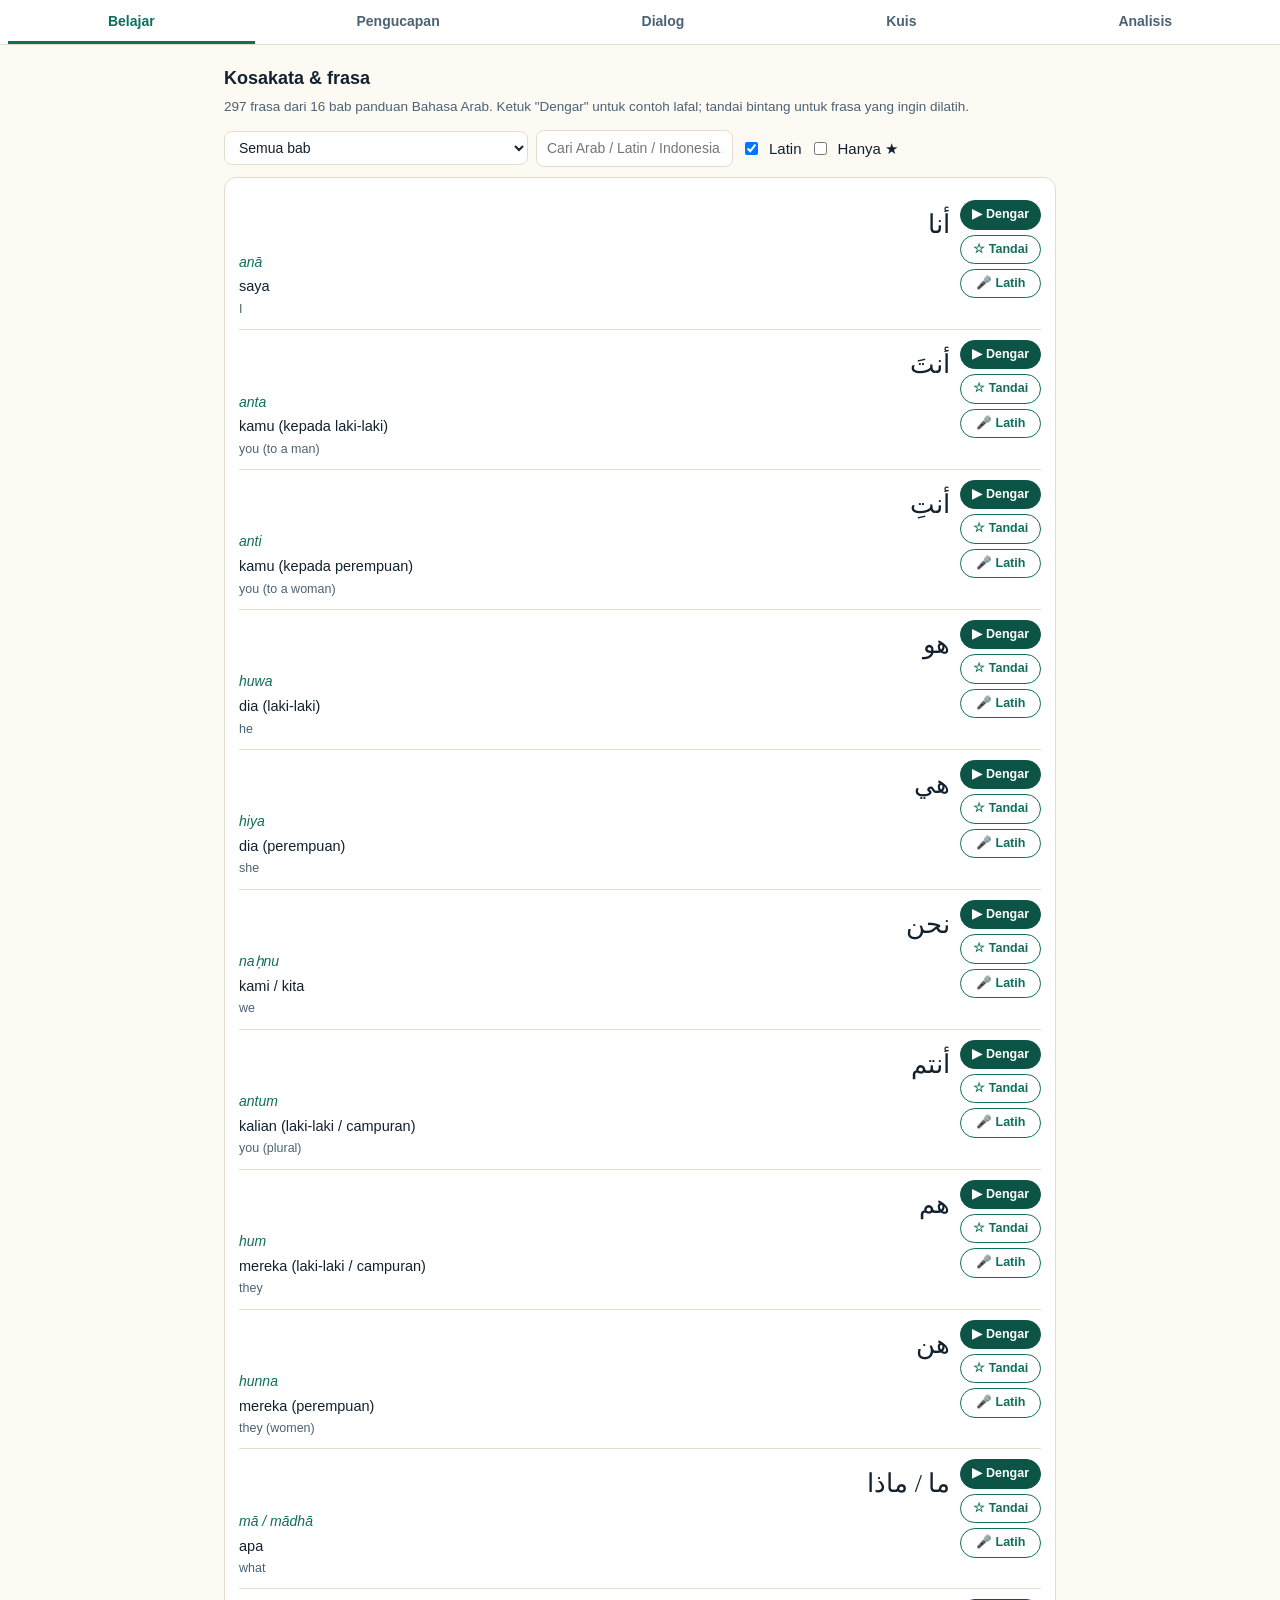
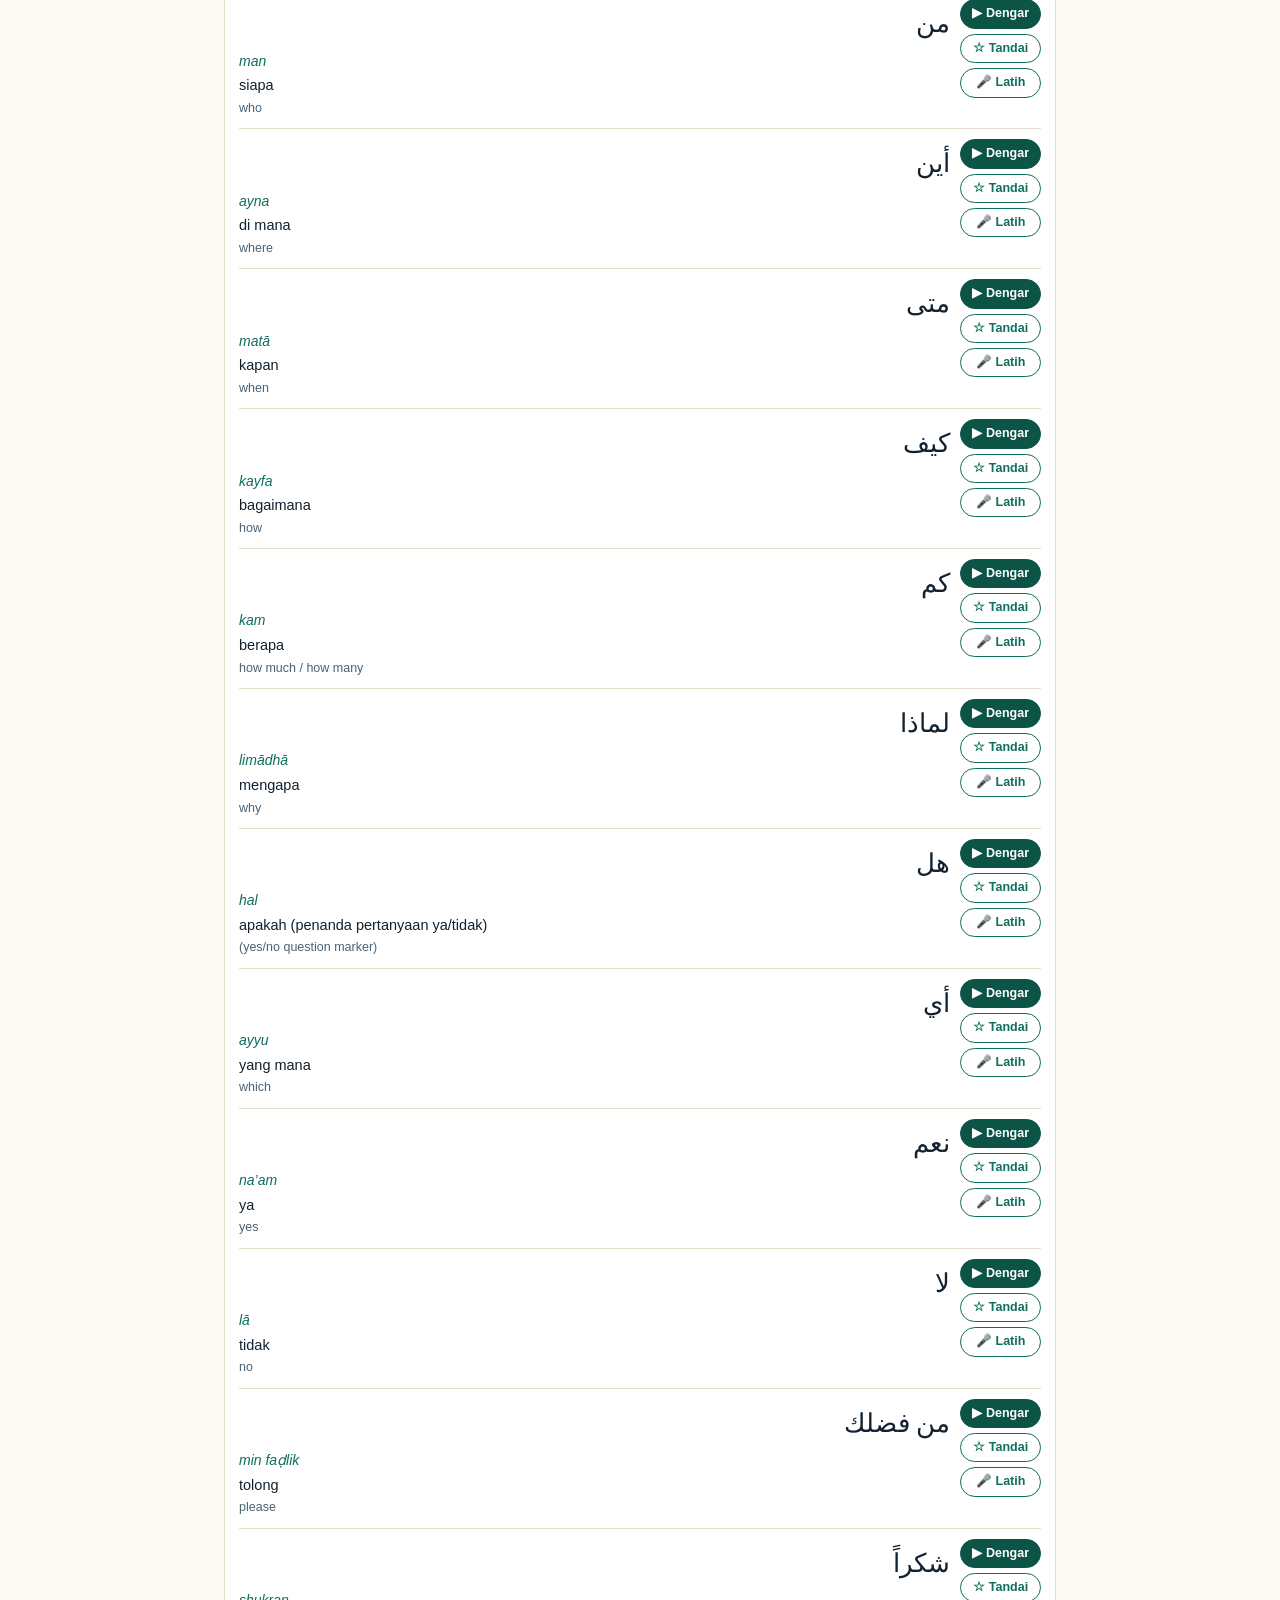
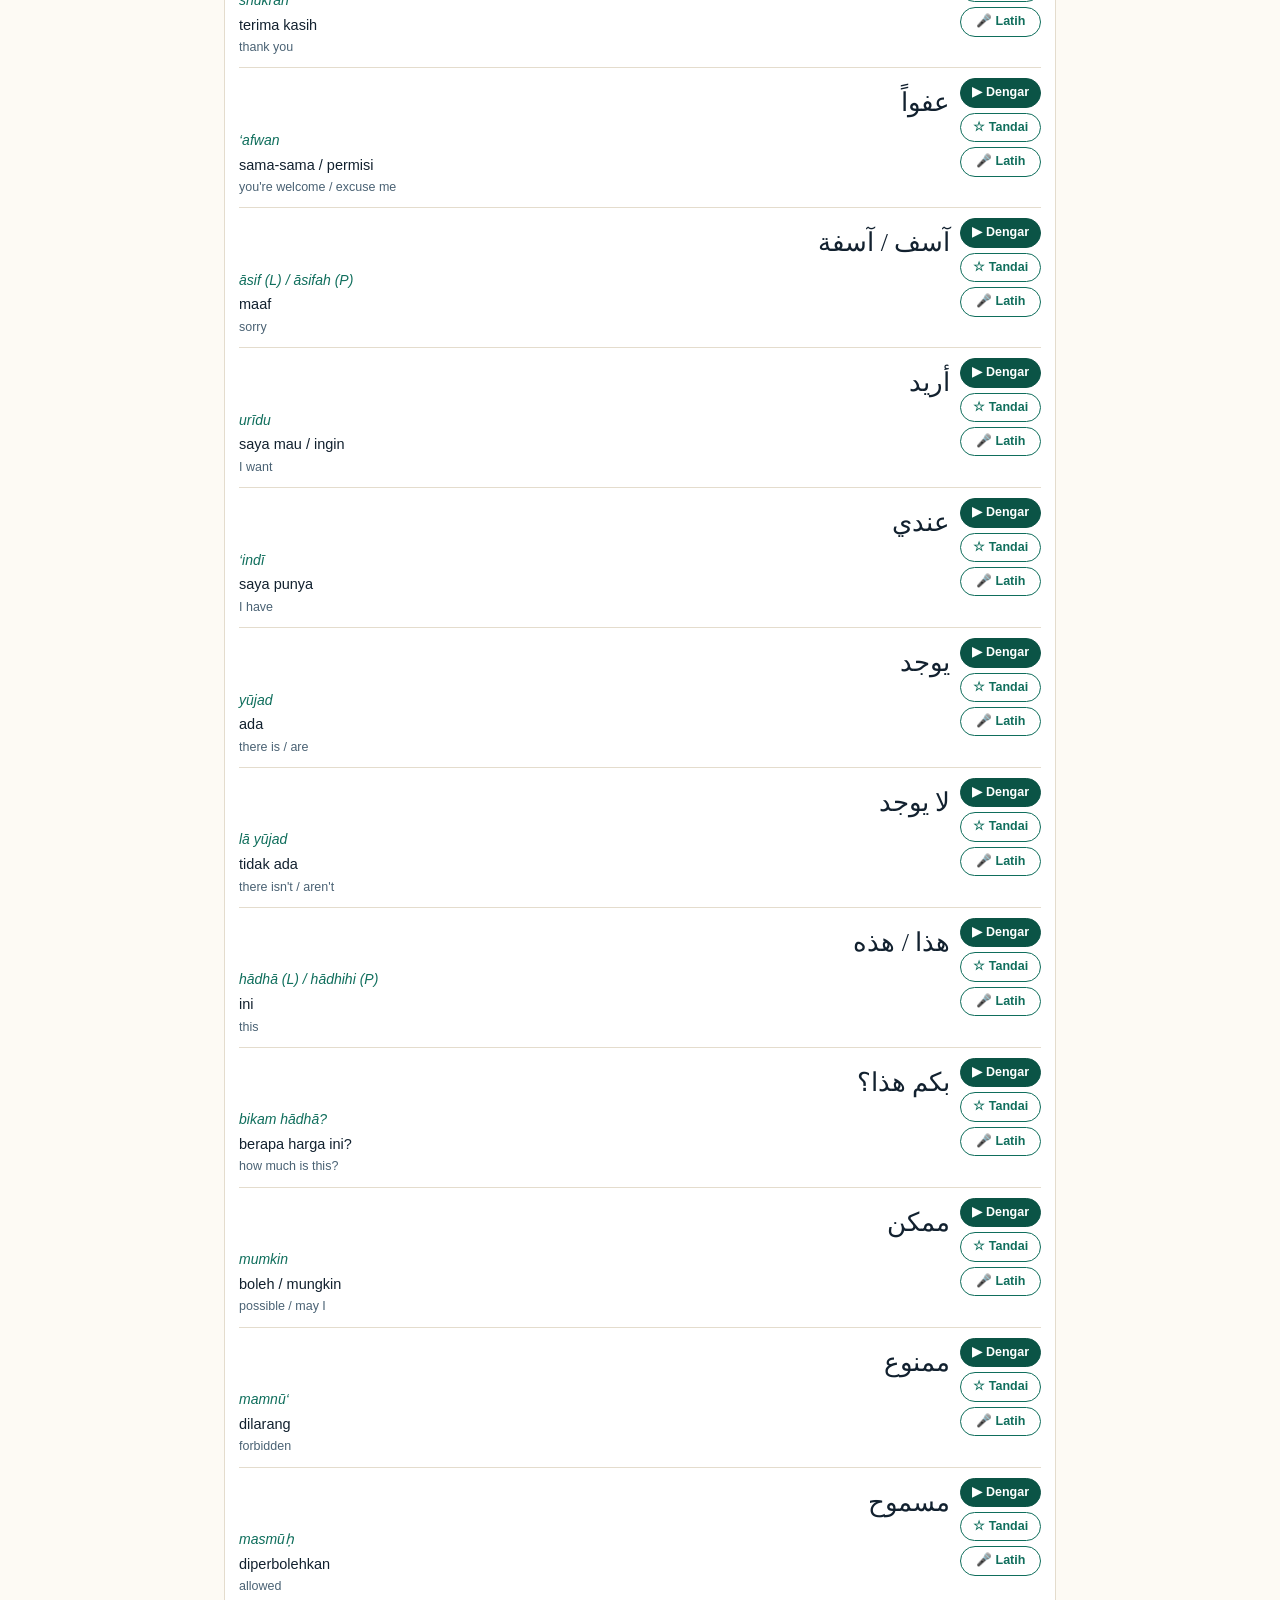
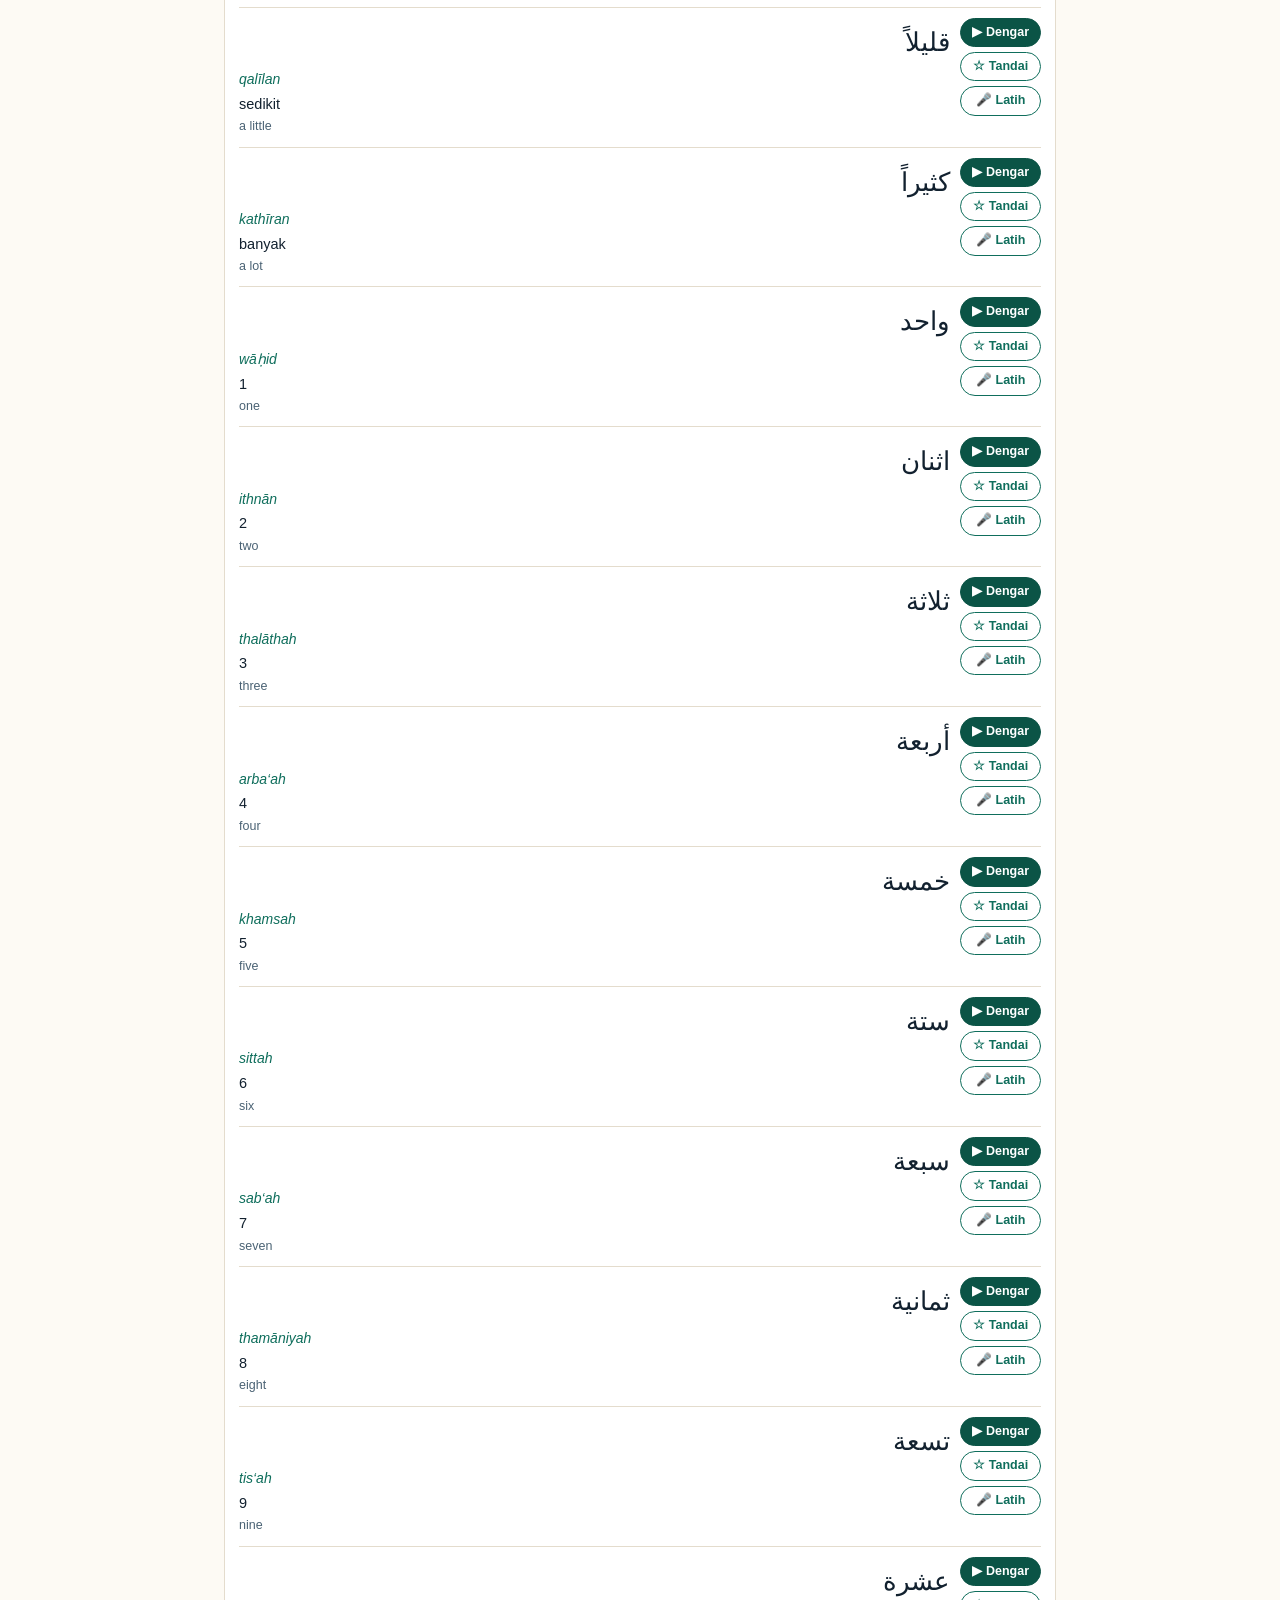
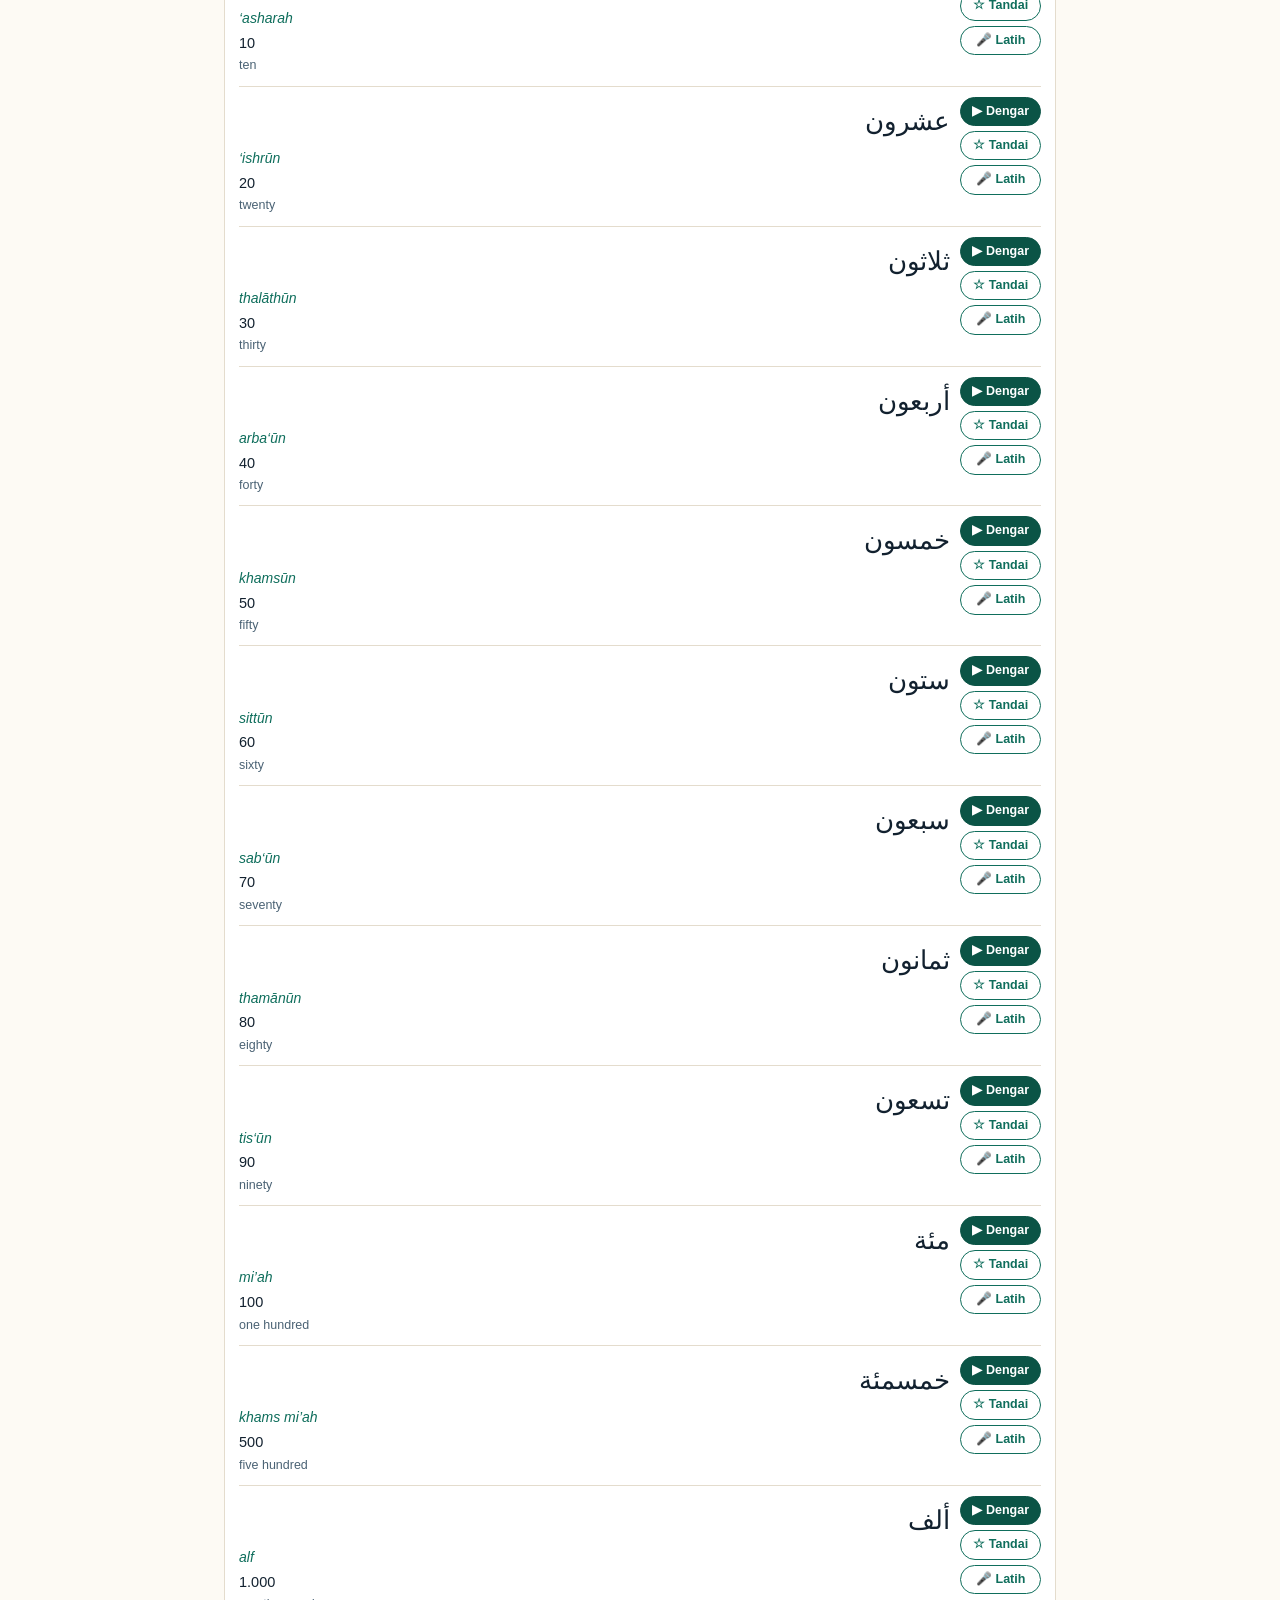
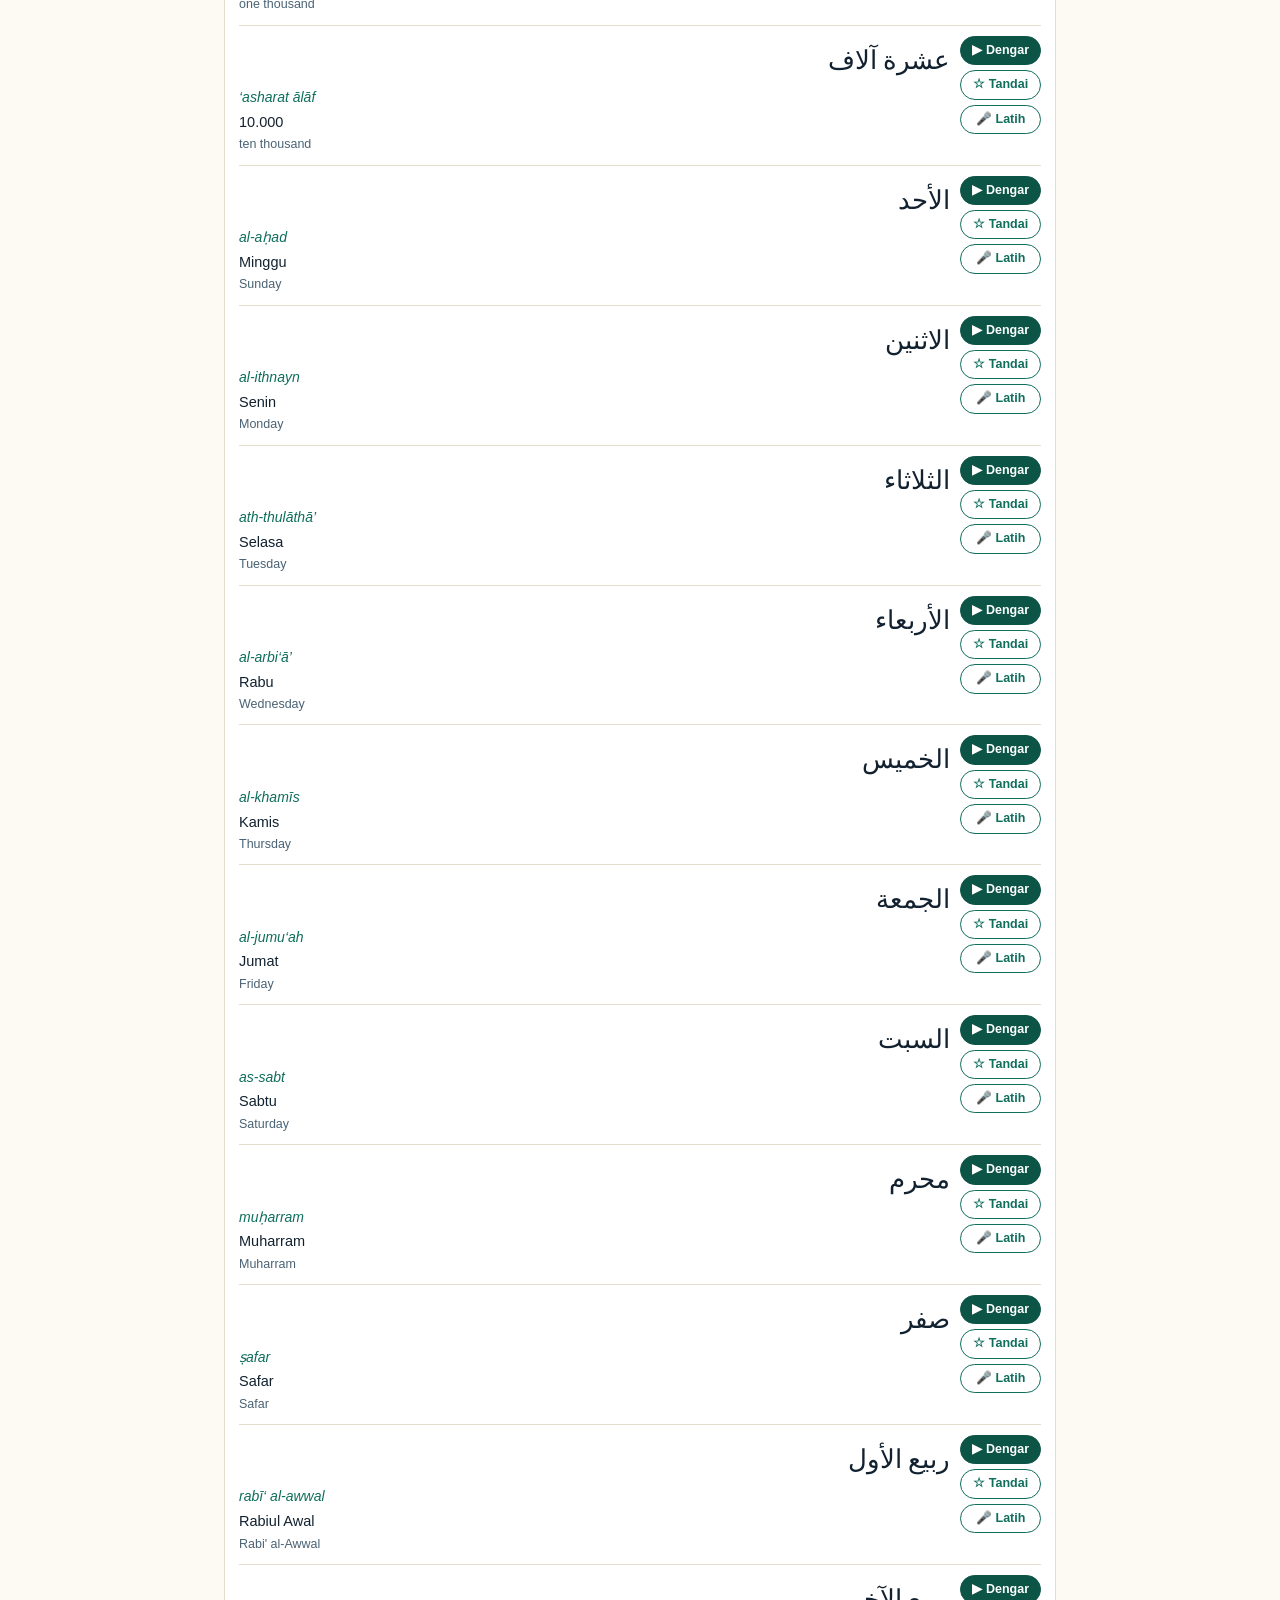
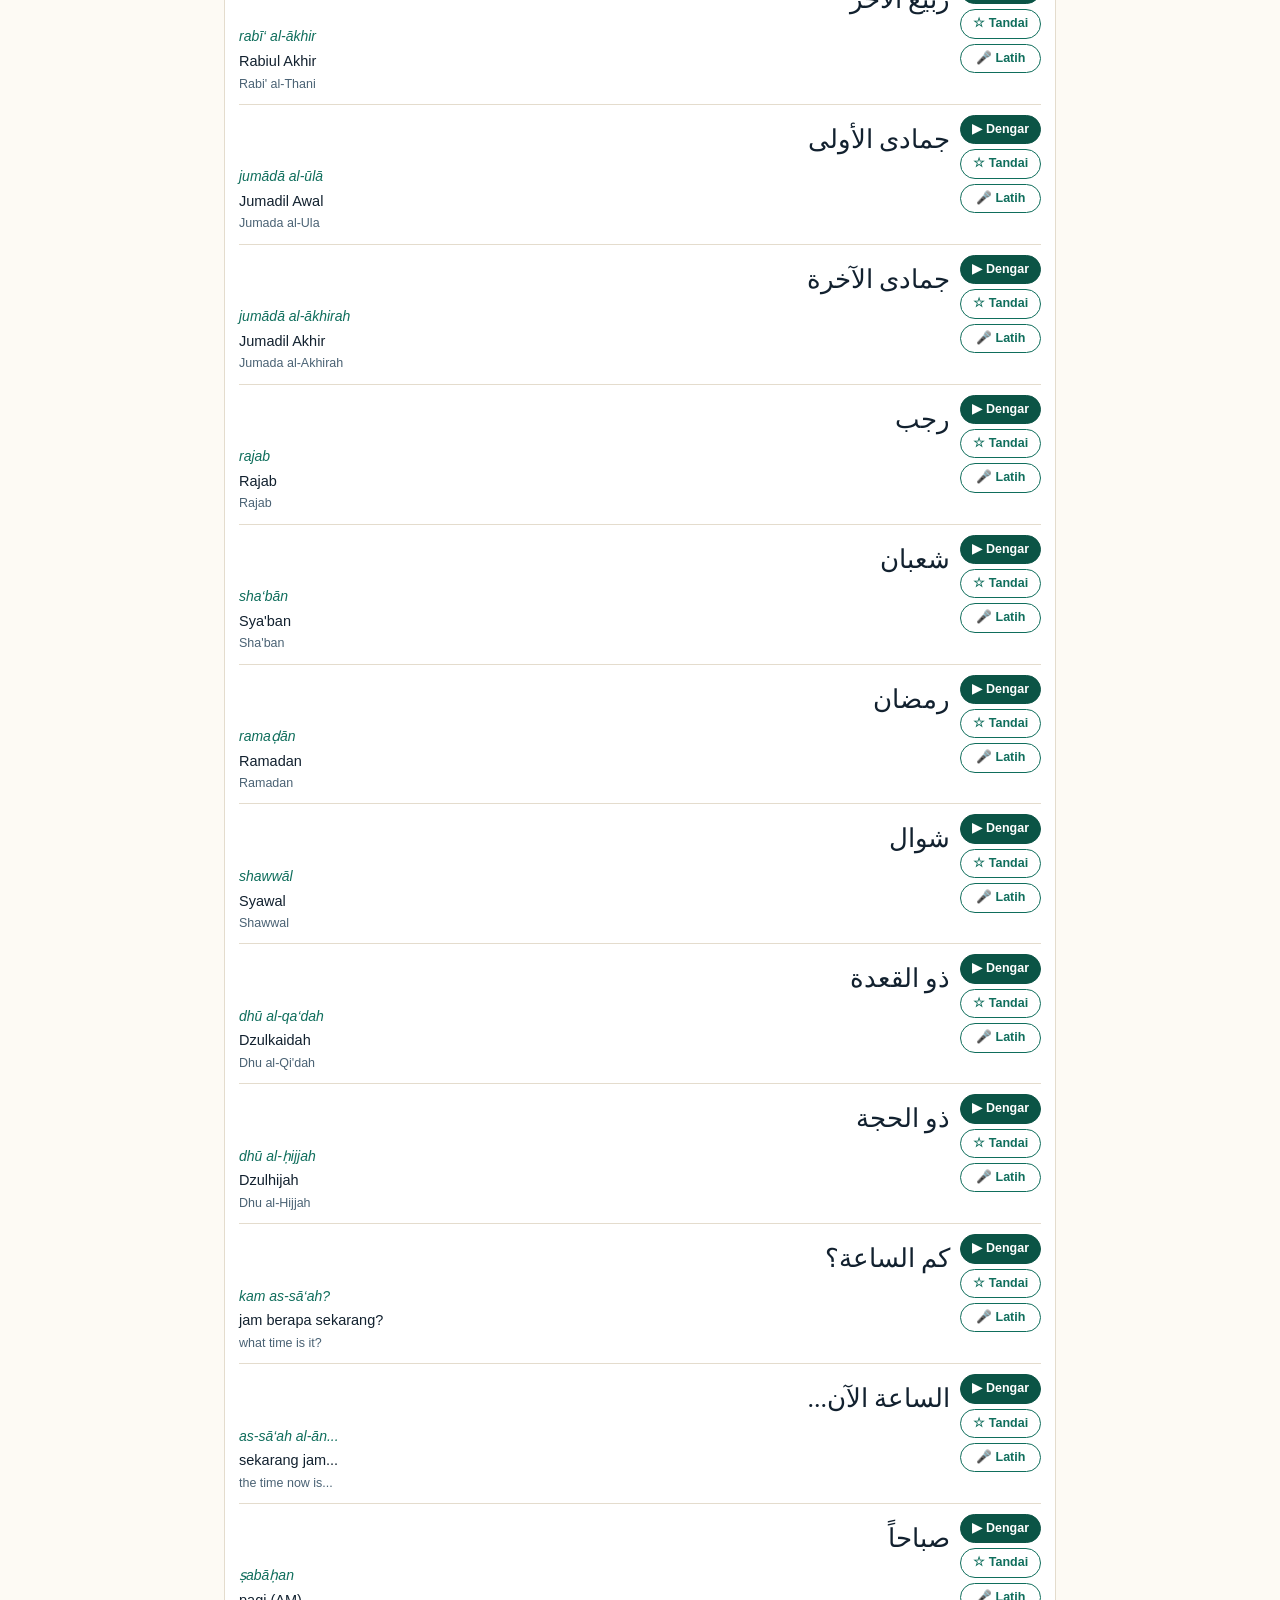
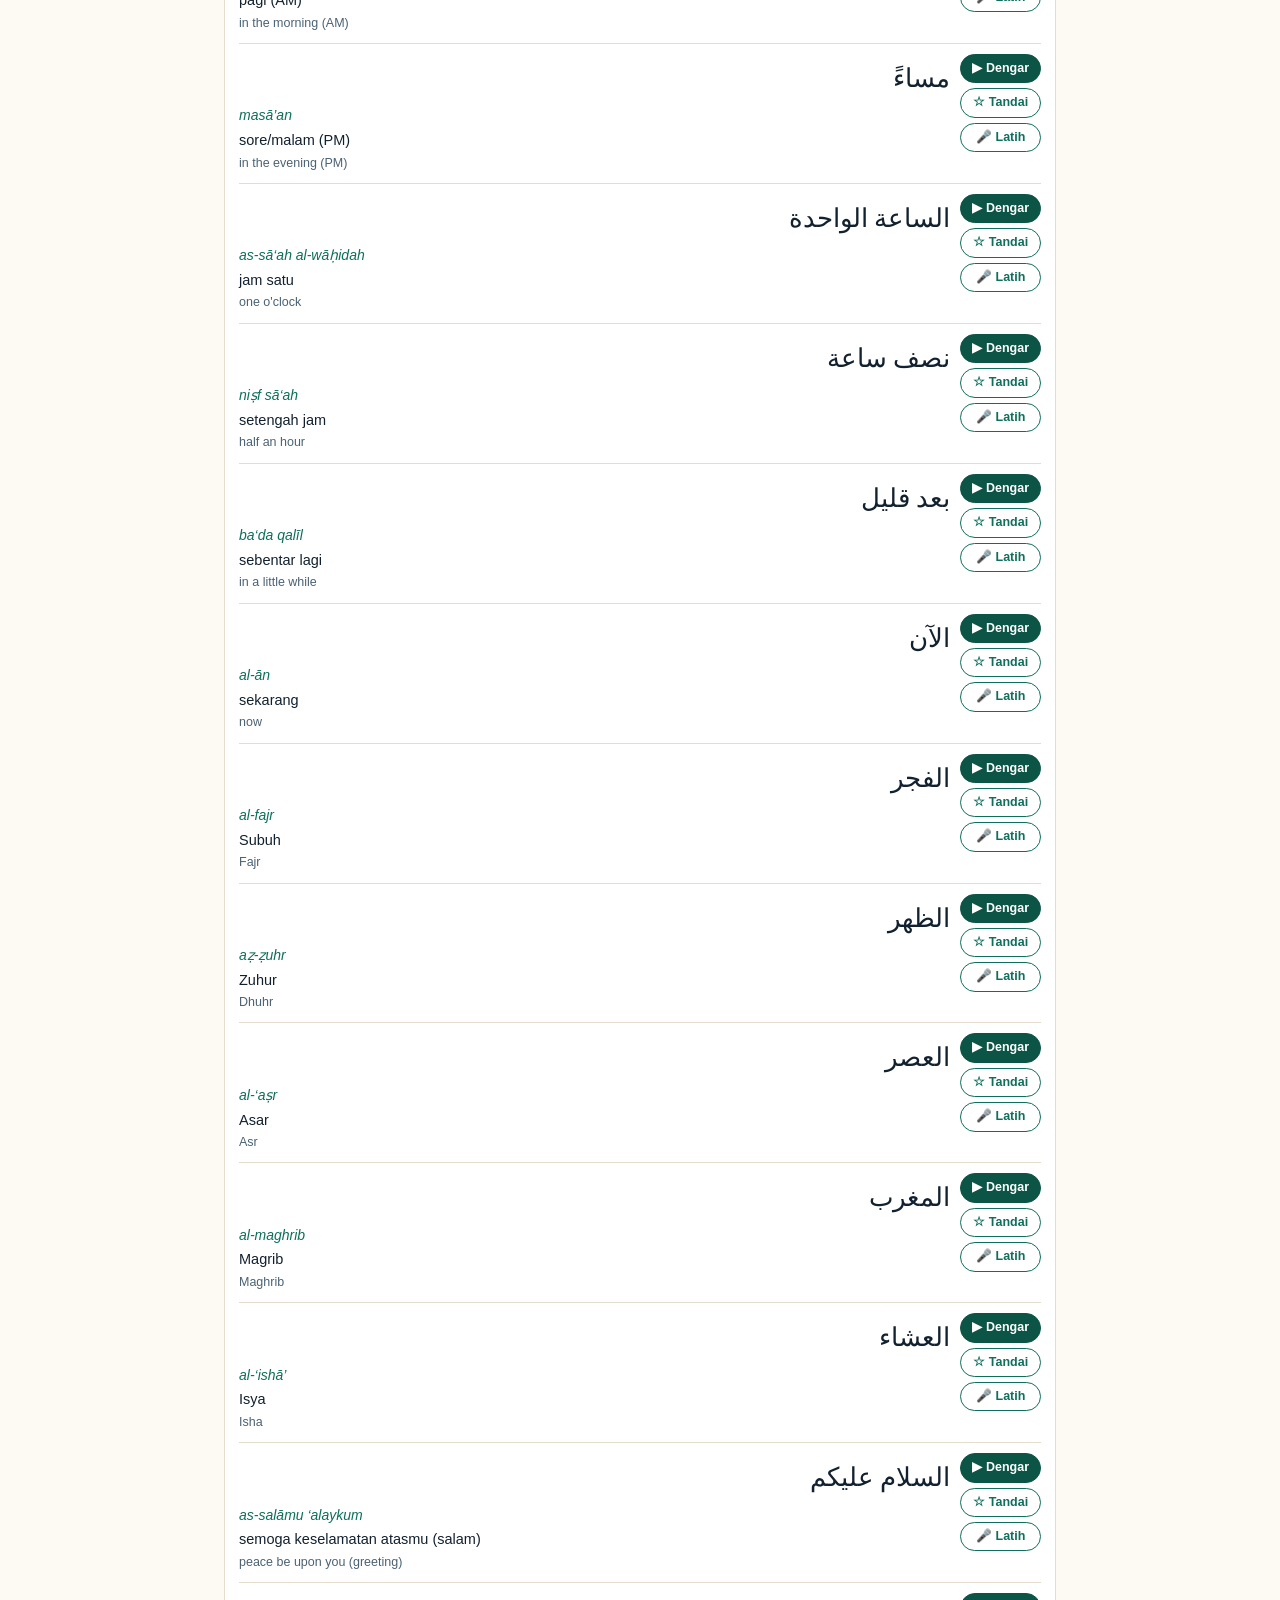
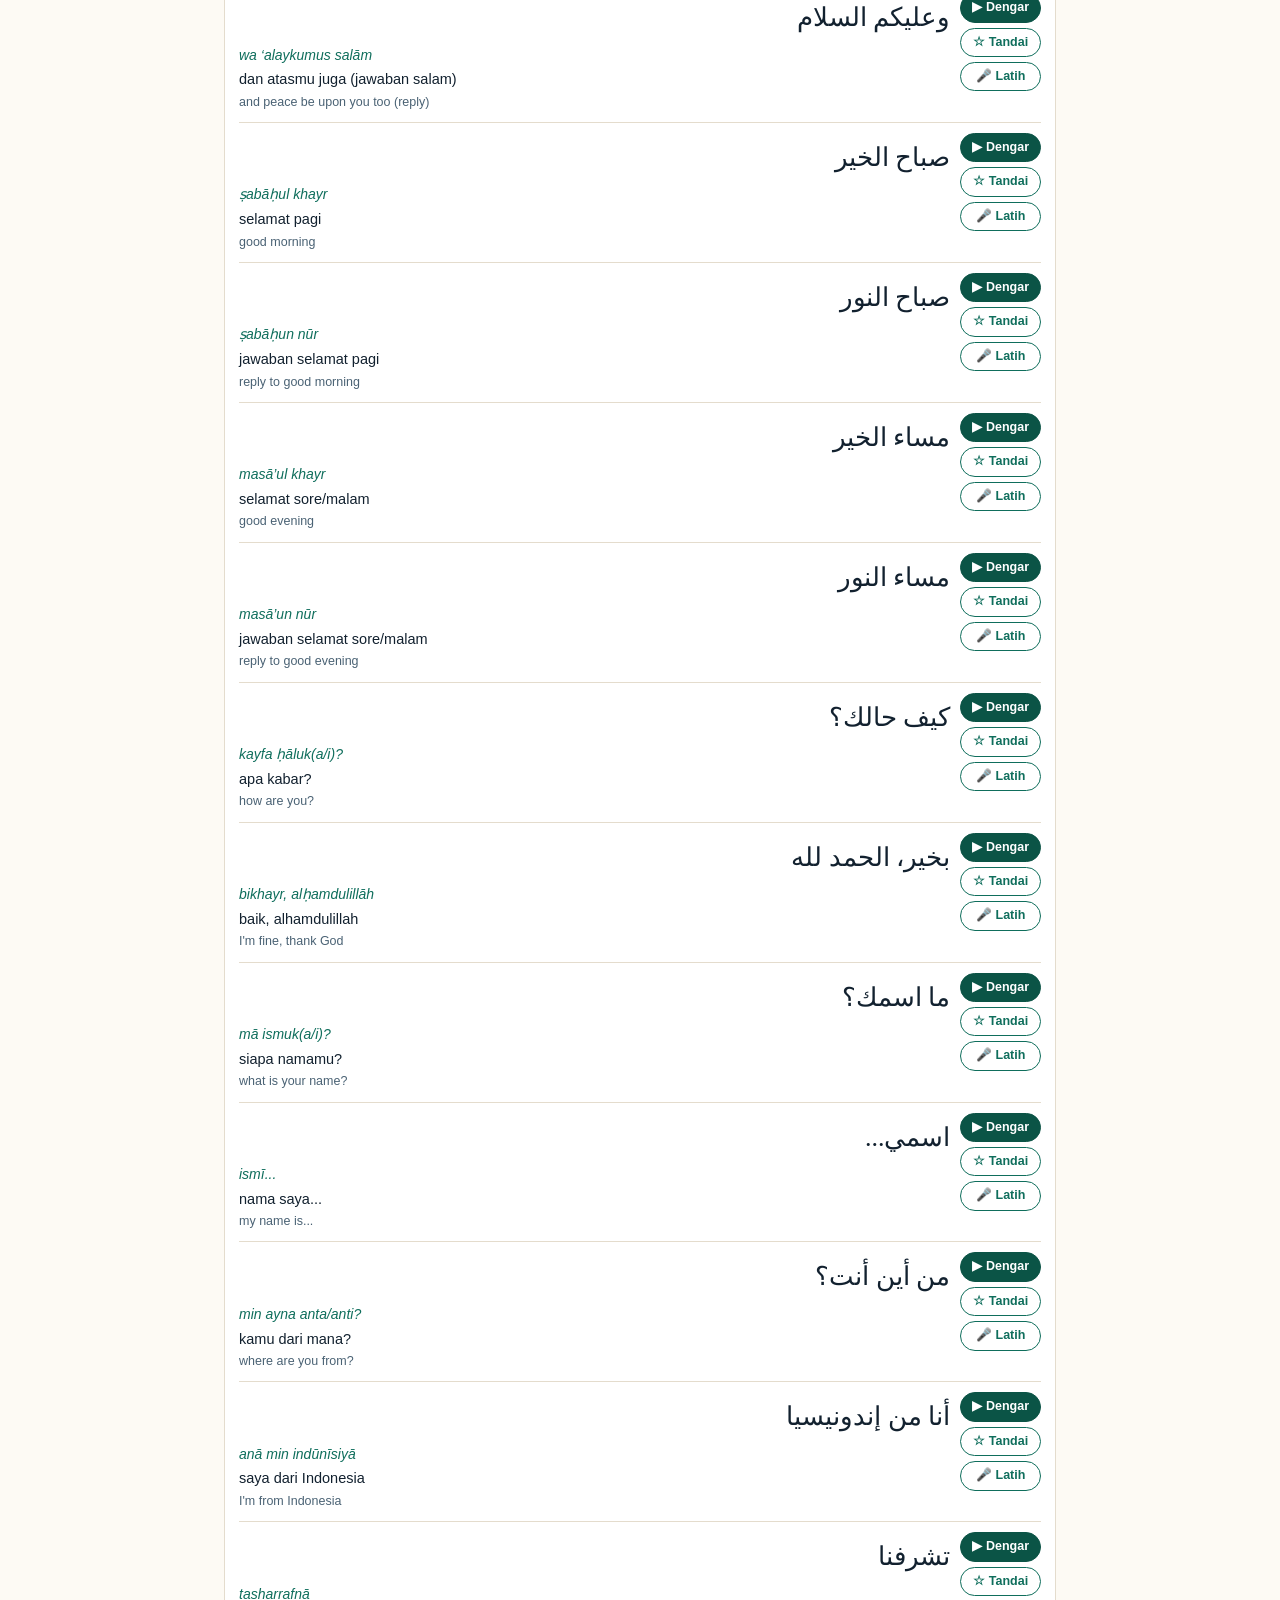
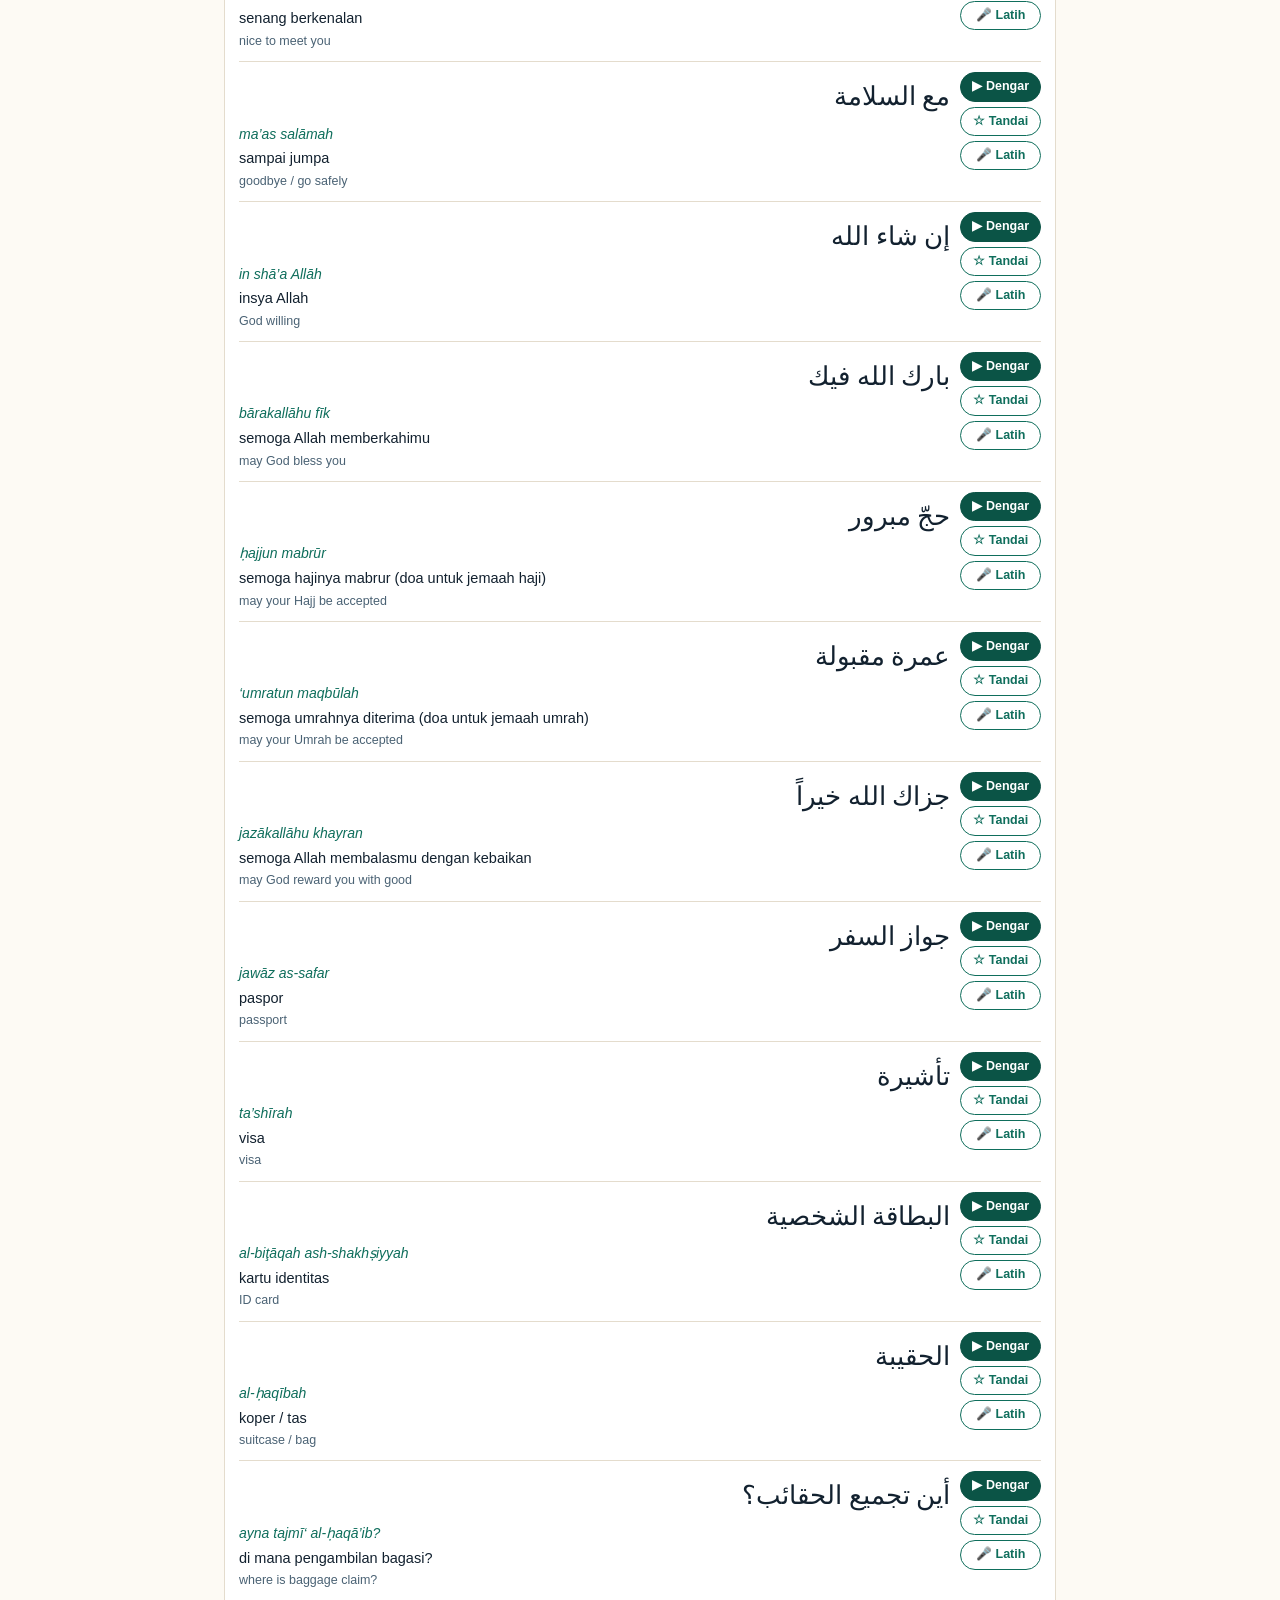
==== belajar-arab/index.html @ 83eb044b "Tambah tab Latihan Arab: pengucapan, dialog, kuis, analisis Co-Authored-By: Claude Sonnet 5.5 <norep" ====
<!DOCTYPE html>
<html lang="id"><head><meta charset="utf-8">
<meta name="viewport" content="width=device-width,initial-scale=1">
<title>Belajar Bahasa Arab — pengucapan, dialog, kuis</title>
<meta name="description" content="Latihan bahasa Arab untuk jamaah: cek pengucapan dengan pengenalan suara, latihan dialog bermain peran, kuis, dan analisis hasil belajar. Berjalan di perangkat; progres tersimpan lokal.">
<style>
:root{
  --bg:#fdfaf4; --kertas:#ffffff; --tinta:#12212f; --tinta2:#4a6274; --garis:#e4dccd;
  --hijau:#0f6e5c; --hijau2:#0b5446; --emas:#e3c485; --salah:#b3392f; --benar:#177a4d; --kuning:#b7791f;
  --lembut:#eef6f3;
}
@media (prefers-color-scheme: dark){
  :root:not([data-tema="terang"]){
    --bg:#101820; --kertas:#18232e; --tinta:#e8eef3; --tinta2:#a9bccb; --garis:#2a3844;
    --hijau:#6ec3ae; --hijau2:#0b3f36; --salah:#ef8a80; --benar:#6fd4a0; --kuning:#e6b85c; --lembut:#1c2c36;
  }
}
:root[data-tema="gelap"]{
  --bg:#101820; --kertas:#18232e; --tinta:#e8eef3; --tinta2:#a9bccb; --garis:#2a3844;
  --hijau:#6ec3ae; --hijau2:#0b3f36; --salah:#ef8a80; --benar:#6fd4a0; --kuning:#e6b85c; --lembut:#1c2c36;
}
*{box-sizing:border-box}
html,body{margin:0; min-height:100%}
body{background:var(--bg); color:var(--tinta); font:15px/1.55 "Segoe UI","Helvetica Neue",-apple-system,Arial,sans-serif; -webkit-text-size-adjust:100%}
.ar{font-family:"Amiri","Scheherazade New","Noto Naskh Arabic","Traditional Arabic","Geeza Pro",serif; direction:rtl; line-height:1.9}
nav.sub{position:sticky; top:0; z-index:5; display:flex; gap:2px; overflow-x:auto; scrollbar-width:none; background:var(--kertas); border-bottom:1px solid var(--garis); padding:0 8px}
nav.sub::-webkit-scrollbar{display:none}
nav.sub button{flex:1 0 auto; font:inherit; font-weight:600; font-size:14px; color:var(--tinta2); background:none; border:0; border-bottom:3px solid transparent; padding:11px 14px 8px; cursor:pointer; white-space:nowrap}
nav.sub button[aria-selected="true"]{color:var(--hijau); border-bottom-color:var(--hijau)}
nav.sub button:focus-visible,.btn:focus-visible,select:focus-visible,.opsi:focus-visible,input:focus-visible{outline:2px solid var(--hijau); outline-offset:2px}
main{max-width:860px; margin:0 auto; padding:14px 14px 60px}
h2{font-size:18px; margin:6px 0 4px} h3{font-size:15px; margin:14px 0 6px}
p.ket{color:var(--tinta2); margin:2px 0 12px; font-size:13.5px}
.kartu{background:var(--kertas); border:1px solid var(--garis); border-radius:12px; padding:12px 14px; margin:10px 0}
.baris{display:flex; gap:8px; flex-wrap:wrap; align-items:center}
.grid{display:grid; gap:10px; grid-template-columns:repeat(auto-fit,minmax(150px,1fr))}
.btn{font:inherit; font-size:14px; font-weight:600; cursor:pointer; border-radius:999px; padding:8px 16px; color:#fff; background:var(--hijau2); border:1px solid var(--hijau2)}
:root[data-tema="gelap"] .btn.utama{color:#06251f}
@media (prefers-color-scheme: dark){:root:not([data-tema="terang"]) .btn.utama{color:#06251f}}
.btn.utama{background:var(--hijau); border-color:var(--hijau)}
.btn.garis{background:transparent; color:var(--hijau); border-color:var(--hijau)}
.btn.kecil{padding:4px 11px; font-size:12.5px}
.btn:disabled{opacity:.45; cursor:default}
.btn.rekam.aktif{background:var(--salah); border-color:var(--salah); color:#fff; animation:denyut 1s infinite}
@keyframes denyut{50%{opacity:.65}}
select,input[type=text]{font:inherit; font-size:14px; color:var(--tinta); background:var(--kertas); border:1px solid var(--garis); border-radius:8px; padding:7px 10px; max-width:100%}
label.f{font-size:12.5px; color:var(--tinta2); display:flex; flex-direction:column; gap:3px}
.kata{display:grid; grid-template-columns:1fr; gap:2px}
.kata .ar{font-size:26px; text-align:right}
.lat{color:var(--hijau); font-style:italic; font-size:14px}
.id{font-size:14.5px} .en{font-size:12.5px; color:var(--tinta2)}
.item{display:flex; gap:10px; align-items:flex-start; justify-content:space-between; padding:10px 0; border-top:1px solid var(--garis)}
.item:first-child{border-top:0}
.item .isi{flex:1; min-width:0}
.item .aksi{display:flex; flex-direction:column; gap:5px}
.lencana{display:inline-block; font-size:11px; padding:1px 8px; border-radius:999px; background:var(--lembut); color:var(--hijau); border:1px solid var(--garis)}
.lencana.b{color:var(--benar)} .lencana.s{color:var(--salah)} .lencana.k{color:var(--kuning)}
.skor{font-size:40px; font-weight:700; line-height:1}
.skor.b{color:var(--benar)} .skor.k{color:var(--kuning)} .skor.s{color:var(--salah)}
.diff{font-size:24px; display:flex; flex-wrap:wrap; gap:4px 10px; justify-content:flex-end; direction:rtl; margin:6px 0}
.diff span{padding:0 6px; border-radius:6px}
.diff .ok{background:rgba(23,122,77,.16); color:var(--benar)}
.diff .no{background:rgba(179,57,47,.15); color:var(--salah); text-decoration:underline wavy}
.dengar{font-size:13px; color:var(--tinta2); direction:rtl; text-align:right}
.opsi{display:block; width:100%; text-align:left; font:inherit; color:var(--tinta); background:var(--kertas); border:1.5px solid var(--garis); border-radius:10px; padding:10px 12px; margin:7px 0; cursor:pointer}
.opsi.ar{text-align:right; font-size:22px}
.opsi:hover:not(:disabled){border-color:var(--hijau)}
.opsi.benar{border-color:var(--benar); background:rgba(23,122,77,.13)}
.opsi.salah{border-color:var(--salah); background:rgba(179,57,47,.12)}
.opsi:disabled{cursor:default}
.soal-ar{font-size:34px; text-align:center; margin:8px 0}
.bar{height:9px; border-radius:99px; background:var(--garis); overflow:hidden}
.bar > i{display:block; height:100%; background:var(--hijau); border-radius:99px}
.bar.b > i{background:var(--benar)} .bar.k > i{background:var(--kuning)} .bar.s > i{background:var(--salah)}
.metrik{display:grid; gap:10px; grid-template-columns:repeat(auto-fit,minmax(130px,1fr))}
.metrik .kartu{margin:0; text-align:center}
.metrik b{display:block; font-size:26px; line-height:1.15} .metrik small{color:var(--tinta2)}
.baris-s{display:grid; grid-template-columns:130px 1fr 44px; gap:8px; align-items:center; margin:7px 0; font-size:13.5px}
.baris-s span:last-child{text-align:right; font-variant-numeric:tabular-nums}
.susun{display:flex; flex-wrap:wrap; gap:8px; justify-content:center; min-height:52px; direction:rtl; padding:8px; border:1.5px dashed var(--garis); border-radius:10px; margin:8px 0}
.susun button{font-size:22px}
.kunci{font:inherit; font-size:22px; padding:2px 12px; border-radius:8px; cursor:pointer; background:var(--kertas); color:var(--tinta); border:1.5px solid var(--garis)}
.giliran{max-width:92%; margin:10px 0; padding:10px 12px; border-radius:12px; border:1px solid var(--garis); background:var(--kertas)}
.giliran.lawan{margin-right:auto; border-top-left-radius:2px}
.giliran.saya{margin-left:auto; border-top-right-radius:2px; background:var(--lembut); border-color:var(--hijau)}
.giliran.mati{opacity:.45}
.giliran .p{font-size:11.5px; letter-spacing:.5px; text-transform:uppercase; color:var(--tinta2)}
.giliran .ar{font-size:23px; text-align:right}
.info{font-size:13px; padding:9px 12px; border-radius:10px; background:var(--lembut); border:1px solid var(--garis); color:var(--tinta2); margin:10px 0}
.info.peringatan{border-color:var(--kuning); color:var(--tinta)}
svg.garis{width:100%; height:120px; display:block}
.kosong{color:var(--tinta2); text-align:center; padding:26px 8px}
[hidden]{display:none!important}
@media (max-width:520px){ .baris-s{grid-template-columns:96px 1fr 40px} .kata .ar{font-size:24px} }
</style></head>
<body>
<nav class="sub" id="sub" role="tablist" aria-label="Menu belajar">
  <button role="tab" data-v="belajar">Belajar</button>
  <button role="tab" data-v="ucap">Pengucapan</button>
  <button role="tab" data-v="dialog">Dialog</button>
  <button role="tab" data-v="kuis">Kuis</button>
  <button role="tab" data-v="analisis">Analisis</button>
</nav>
<main id="m"></main>

<script>
var DATA = [{"id":"bab-tatabahasa","no":"BAB 02","t":"Tata Bahasa & Angka Dasar","rows":[["أنا","anā","saya","I"],["أنتَ","anta","kamu (kepada laki-laki)","you (to a man)"],["أنتِ","anti","kamu (kepada perempuan)","you (to a woman)"],["هو","huwa","dia (laki-laki)","he"],["هي","hiya","dia (perempuan)","she"],["نحن","naḥnu","kami / kita","we"],["أنتم","antum","kalian (laki-laki / campuran)","you (plural)"],["هم","hum","mereka (laki-laki / campuran)","they"],["هن","hunna","mereka (perempuan)","they (women)"],["ما / ماذا","mā / mādhā","apa","what"],["من","man","siapa","who"],["أين","ayna","di mana","where"],["متى","matā","kapan","when"],["كيف","kayfa","bagaimana","how"],["كم","kam","berapa","how much / how many"],["لماذا","limādhā","mengapa","why"],["هل","hal","apakah (penanda pertanyaan ya/tidak)","(yes/no question marker)"],["أي","ayyu","yang mana","which"],["نعم","na’am","ya","yes"],["لا","lā","tidak","no"],["من فضلك","min faḍlik","tolong","please"],["شكراً","shukran","terima kasih","thank you"],["عفواً","‘afwan","sama-sama / permisi","you're welcome / excuse me"],["آسف / آسفة","āsif (L) / āsifah (P)","maaf","sorry"],["أريد","urīdu","saya mau / ingin","I want"],["عندي","‘indī","saya punya","I have"],["يوجد","yūjad","ada","there is / are"],["لا يوجد","lā yūjad","tidak ada","there isn't / aren't"],["هذا / هذه","hādhā (L) / hādhihi (P)","ini","this"],["بكم هذا؟","bikam hādhā?","berapa harga ini?","how much is this?"],["ممكن","mumkin","boleh / mungkin","possible / may I"],["ممنوع","mamnū‘","dilarang","forbidden"],["مسموح","masmūḥ","diperbolehkan","allowed"],["قليلاً","qalīlan","sedikit","a little"],["كثيراً","kathīran","banyak","a lot"],["واحد","wāḥid","1","one"],["اثنان","ithnān","2","two"],["ثلاثة","thalāthah","3","three"],["أربعة","arba‘ah","4","four"],["خمسة","khamsah","5","five"],["ستة","sittah","6","six"],["سبعة","sab‘ah","7","seven"],["ثمانية","thamāniyah","8","eight"],["تسعة","tis‘ah","9","nine"],["عشرة","‘asharah","10","ten"],["عشرون","‘ishrūn","20","twenty"],["ثلاثون","thalāthūn","30","thirty"],["أربعون","arba‘ūn","40","forty"],["خمسون","khamsūn","50","fifty"],["ستون","sittūn","60","sixty"],["سبعون","sab‘ūn","70","seventy"],["ثمانون","thamānūn","80","eighty"],["تسعون","tis‘ūn","90","ninety"],["مئة","mi’ah","100","one hundred"],["خمسمئة","khams mi’ah","500","five hundred"],["ألف","alf","1.000","one thousand"],["عشرة آلاف","‘asharat ālāf","10.000","ten thousand"],["الأحد","al-aḥad","Minggu","Sunday"],["الاثنين","al-ithnayn","Senin","Monday"],["الثلاثاء","ath-thulāthā’","Selasa","Tuesday"],["الأربعاء","al-arbi‘ā’","Rabu","Wednesday"],["الخميس","al-khamīs","Kamis","Thursday"],["الجمعة","al-jumu‘ah","Jumat","Friday"],["السبت","as-sabt","Sabtu","Saturday"],["محرم","muḥarram","Muharram","Muharram"],["صفر","ṣafar","Safar","Safar"],["ربيع الأول","rabī‘ al-awwal","Rabiul Awal","Rabi' al-Awwal"],["ربيع الآخر","rabī‘ al-ākhir","Rabiul Akhir","Rabi' al-Thani"],["جمادى الأولى","jumādā al-ūlā","Jumadil Awal","Jumada al-Ula"],["جمادى الآخرة","jumādā al-ākhirah","Jumadil Akhir","Jumada al-Akhirah"],["رجب","rajab","Rajab","Rajab"],["شعبان","sha‘bān","Sya'ban","Sha'ban"],["رمضان","ramaḍān","Ramadan","Ramadan"],["شوال","shawwāl","Syawal","Shawwal"],["ذو القعدة","dhū al-qa‘dah","Dzulkaidah","Dhu al-Qi'dah"],["ذو الحجة","dhū al-ḥijjah","Dzulhijah","Dhu al-Hijjah"],["كم الساعة؟","kam as-sā‘ah?","jam berapa sekarang?","what time is it?"],["الساعة الآن...","as-sā‘ah al-ān...","sekarang jam...","the time now is..."],["صباحاً","ṣabāḥan","pagi (AM)","in the morning (AM)"],["مساءً","masā’an","sore/malam (PM)","in the evening (PM)"],["الساعة الواحدة","as-sā‘ah al-wāḥidah","jam satu","one o'clock"],["نصف ساعة","niṣf sā‘ah","setengah jam","half an hour"],["بعد قليل","ba‘da qalīl","sebentar lagi","in a little while"],["الآن","al-ān","sekarang","now"],["الفجر","al-fajr","Subuh","Fajr"],["الظهر","aẓ-ẓuhr","Zuhur","Dhuhr"],["العصر","al-‘aṣr","Asar","Asr"],["المغرب","al-maghrib","Magrib","Maghrib"],["العشاء","al-‘ishā’","Isya","Isha"]],"dialogs":[]},{"id":"bab-sapaan","no":"BAB 03","t":"Sapaan & Perkenalan","rows":[["السلام عليكم","as-salāmu ‘alaykum","semoga keselamatan atasmu (salam)","peace be upon you (greeting)"],["وعليكم السلام","wa ‘alaykumus salām","dan atasmu juga (jawaban salam)","and peace be upon you too (reply)"],["صباح الخير","ṣabāḥul khayr","selamat pagi","good morning"],["صباح النور","ṣabāḥun nūr","jawaban selamat pagi","reply to good morning"],["مساء الخير","masā’ul khayr","selamat sore/malam","good evening"],["مساء النور","masā’un nūr","jawaban selamat sore/malam","reply to good evening"],["كيف حالك؟","kayfa ḥāluk(a/i)?","apa kabar?","how are you?"],["بخير، الحمد لله","bikhayr, alḥamdulillāh","baik, alhamdulillah","I'm fine, thank God"],["ما اسمك؟","mā ismuk(a/i)?","siapa namamu?","what is your name?"],["اسمي...","ismī...","nama saya...","my name is..."],["من أين أنت؟","min ayna anta/anti?","kamu dari mana?","where are you from?"],["أنا من إندونيسيا","anā min indūnīsiyā","saya dari Indonesia","I'm from Indonesia"],["تشرفنا","tasharrafnā","senang berkenalan","nice to meet you"],["مع السلامة","ma’as salāmah","sampai jumpa","goodbye / go safely"],["إن شاء الله","in shā’a Allāh","insya Allah","God willing"],["بارك الله فيك","bārakallāhu fīk","semoga Allah memberkahimu","may God bless you"],["حجّ مبرور","ḥajjun mabrūr","semoga hajinya mabrur (doa untuk jemaah haji)","may your Hajj be accepted"],["عمرة مقبولة","‘umratun maqbūlah","semoga umrahnya diterima (doa untuk jemaah umrah)","may your Umrah be accepted"],["جزاك الله خيراً","jazākallāhu khayran","semoga Allah membalasmu dengan kebaikan","may God reward you with good"]],"dialogs":[{"t":"Berkenalan dengan Sesama Jemaah","k":"Di lobi hotel, dua jemaah dari negara berbeda bertegur sapa.","turns":[{"s":"a","p":"A","ar":"السلام عليكم","lat":"as-salāmu ‘alaykum","id":"Assalamualaikum","en":"Peace be upon you"},{"s":"b","p":"B","ar":"وعليكم السلام ورحمة الله","lat":"wa ‘alaykumus salāmu wa raḥmatullāh","id":"Waalaikumsalam warahmatullah","en":"And peace and God's mercy be upon you"},{"s":"a","p":"A","ar":"ما اسمك؟","lat":"mā ismuk?","id":"Siapa namamu?","en":"What is your name?"},{"s":"b","p":"B","ar":"اسمي أحمد. وأنتَ؟","lat":"ismī aḥmad. wa anta?","id":"Nama saya Ahmad. Kamu?","en":"My name is Ahmad. And you?"},{"s":"a","p":"A","ar":"اسمي مطاهانا. من أين أنتَ؟","lat":"ismī māţāhānā. min ayna anta?","id":"Nama saya Matahana. Kamu dari mana?","en":"My name is Matahana. Where are you from?"},{"s":"b","p":"B","ar":"أنا من ماليزيا. وأنتَ؟","lat":"anā min mālīziyā. wa anta?","id":"Saya dari Malaysia. Kamu?","en":"I'm from Malaysia. And you?"},{"s":"a","p":"A","ar":"أنا من إندونيسيا. تشرفنا!","lat":"anā min indūnīsiyā. tasharrafnā!","id":"Saya dari Indonesia. Senang berkenalan!","en":"I'm from Indonesia. Nice to meet you!"},{"s":"b","p":"B","ar":"تشرفنا، وحجّ مبرور إن شاء الله","lat":"tasharrafnā, wa ḥajjun mabrūrun in shā’a Allāh","id":"Senang berkenalan juga, semoga hajinya mabrur","en":"Nice to meet you too, may your Hajj be accepted"}]}]},{"id":"bab-bandara","no":"BAB 04","t":"Di Bandara & Imigrasi","rows":[["جواز السفر","jawāz as-safar","paspor","passport"],["تأشيرة","ta’shīrah","visa","visa"],["البطاقة الشخصية","al-biţāqah ash-shakhṣiyyah","kartu identitas","ID card"],["الحقيبة","al-ḥaqībah","koper / tas","suitcase / bag"],["أين تجميع الحقائب؟","ayna tajmī‘ al-ḥaqā’ib?","di mana pengambilan bagasi?","where is baggage claim?"],["الجمارك","al-jamārik","bea cukai","customs"],["ما الغرض من زيارتك؟","mā al-gharaḍ min ziyāratik?","apa tujuan kunjungan Anda?","what is the purpose of your visit?"],["أنا في رحلة حج / عمرة","anā fī riḥlati ḥajj / ‘umrah","saya dalam perjalanan haji / umrah","I'm on a Hajj / Umrah trip"],["كم مدة إقامتك؟","kam muddatu iqāmatik?","berapa lama Anda tinggal?","how long is your stay?"],["بطاقة الوصول","biţāqat al-wuṣūl","kartu kedatangan","arrival card"]],"dialogs":[{"t":"Di Konter Imigrasi","k":"Bandara King Abdulaziz, Jeddah — pemeriksaan paspor kedatangan.","turns":[{"s":"a","p":"Petugas","ar":"السلام عليكم، جواز السفر من فضلك","lat":"as-salāmu ‘alaykum, jawāz as-safar min faḍlik","id":"Assalamualaikum, paspornya tolong","en":"Peace be upon you, passport please"},{"s":"b","p":"Jemaah","ar":"تفضل","lat":"tafaḍḍal","id":"Silakan (sambil menyerahkan)","en":"Here you are"},{"s":"a","p":"Petugas","ar":"ما الغرض من زيارتك؟","lat":"mā al-gharaḍ min ziyāratik?","id":"Apa tujuan kunjungan Anda?","en":"What's the purpose of your visit?"},{"s":"b","p":"Jemaah","ar":"أنا في رحلة عمرة","lat":"anā fī riḥlati ‘umrah","id":"Saya dalam perjalanan umrah","en":"I'm on an Umrah trip"},{"s":"a","p":"Petugas","ar":"كم مدة إقامتك؟","lat":"kam muddatu iqāmatik?","id":"Berapa lama tinggal?","en":"How long is your stay?"},{"s":"b","p":"Jemaah","ar":"عشرة أيام","lat":"‘asharatu ayyām","id":"Sepuluh hari","en":"Ten days"},{"s":"a","p":"Petugas","ar":"تفضل، عمرة مقبولة","lat":"tafaḍḍal, ‘umratun maqbūlah","id":"Silakan, semoga umrahnya diterima","en":"Here you go, may your Umrah be accepted"},{"s":"b","p":"Jemaah","ar":"شكراً جزيلاً","lat":"shukran jazīlan","id":"Terima kasih banyak","en":"Thank you very much"}]},{"t":"Mengambil Bagasi di Bandara","k":"Area pengambilan bagasi setelah mendarat.","turns":[{"s":"a","p":"Jemaah","ar":"عفواً، أين تجميع الحقائب لرحلة جاكرتا؟","lat":"‘afwan, ayna tajmī‘ al-ḥaqā’ib lirriḥlati jākārtā?","id":"Maaf, di mana pengambilan bagasi untuk penerbangan Jakarta?","en":"Excuse me, where's baggage claim for the Jakarta flight?"},{"s":"b","p":"Petugas","ar":"الحزام رقم خمسة، هناك","lat":"al-ḥizām raqam khamsah, hunāk","id":"Ban berjalan nomor 5, di sana","en":"Carousel number five, over there"},{"s":"a","p":"Jemaah","ar":"شكراً، وهل هناك عربات للحقائب؟","lat":"shukran, wa hal hunāka ‘arabāt lil-ḥaqā’ib?","id":"Terima kasih, apakah ada troli bagasi?","en":"Thank you, are there luggage carts?"},{"s":"b","p":"Petugas","ar":"نعم، بجانب الحزام مباشرة","lat":"na‘am, bijānib al-ḥizām mubāsharatan","id":"Ya, tepat di samping ban berjalan","en":"Yes, right next to the carousel"}]}]},{"id":"bab-hotel","no":"BAB 05","t":"Di Hotel","rows":[["عندي حجز باسم...","‘indī ḥajz bismi...","saya ada reservasi atas nama...","I have a reservation under the name..."],["أريد غرفة","urīdu ghurfah","saya mau kamar","I would like a room"],["رقم الغرفة","raqam al-ghurfah","nomor kamar","room number"],["المفتاح من فضلك","al-miftāḥ min faḍlik","tolong kuncinya","the key please"],["في أي طابق؟","fī ayyi ţābiq?","di lantai berapa?","on which floor?"],["أين المصعد؟","ayna al-miṣ‘ad?","di mana lift?","where is the elevator?"],["الواي فاي لا يعمل","al-wāy fāy lā ya‘mal","wifi tidak berfungsi","the wifi isn't working"],["المكيف لا يعمل","al-mukayyif lā ya‘mal","AC tidak berfungsi","the air conditioner isn't working"],["أحتاج بطانية / منشفة","aḥtāju baţţāniyyah / minshafah","saya butuh selimut / handuk","I need a blanket / towel"],["هل الإفطار مشمول؟","hal al-ifţār mashmūl?","apakah sarapan termasuk?","is breakfast included?"],["متى وقت المغادرة؟","matā waqt al-mughādarah?","jam berapa check-out?","what time is check-out?"],["أيقظني الساعة... من فضلك","ayqiẓnī as-sā‘ah... min faḍlik","tolong bangunkan saya jam...","please wake me up at..."]],"dialogs":[{"t":"Check-in di Hotel","k":"Meja resepsionis hotel di Mekkah, sore hari.","turns":[{"s":"a","p":"Resepsionis","ar":"مساء الخير، كيف يمكنني مساعدتك؟","lat":"masā’ul khayr, kayfa yumkinunī musā‘adatuk?","id":"Selamat sore, ada yang bisa saya bantu?","en":"Good evening, how can I help you?"},{"s":"b","p":"Jemaah","ar":"عندي حجز باسم ماطاهانا","lat":"‘indī ḥajz bismi māţāhānā","id":"Saya ada reservasi atas nama Matahana","en":"I have a reservation under the name Matahana"},{"s":"a","p":"Resepsionis","ar":"لحظة من فضلك... نعم، غرفة في الطابق الخامس","lat":"laḥẓah min faḍlik... na‘am, ghurfah fī aţ-ţābiq al-khāmis","id":"Sebentar... ya, kamar Anda di lantai lima","en":"One moment... yes, your room is on the fifth floor"},{"s":"b","p":"Jemaah","ar":"هل الإفطار مشمول؟","lat":"hal al-ifţār mashmūl?","id":"Apakah sarapan termasuk?","en":"Is breakfast included?"},{"s":"a","p":"Resepsionis","ar":"نعم، من الساعة السادسة إلى العاشرة صباحاً","lat":"na‘am, min as-sā‘ah as-sādisah ilā al-‘āshirah ṣabāḥan","id":"Ya, dari jam 6 sampai jam 10 pagi","en":"Yes, from 6 to 10 AM"},{"s":"b","p":"Jemaah","ar":"شكراً جزيلاً","lat":"shukran jazīlan","id":"Terima kasih banyak","en":"Thank you very much"}]},{"t":"Keluhan Kamar","k":"Jemaah menelepon meja depan karena AC di kamar bermasalah.","turns":[{"s":"a","p":"Jemaah","ar":"عفواً، المكيف لا يعمل في غرفتي","lat":"‘afwan, al-mukayyif lā ya‘mal fī ghurfatī","id":"Maaf, AC di kamar saya tidak berfungsi","en":"Excuse me, the AC isn't working in my room"},{"s":"b","p":"Resepsionis","ar":"آسف جداً، سنرسل الفني حالاً","lat":"āsif jiddan, sanursilu al-fanniyya ḥālan","id":"Mohon maaf, kami akan segera mengirim teknisi","en":"I'm very sorry, we'll send a technician right away"},{"s":"a","p":"Jemaah","ar":"شكراً، وهل يمكن غرفة أخرى إن لم يُصلَح؟","lat":"shukran, wa hal yumkin ghurfah ukhrā in lam yuṣlaḥ?","id":"Terima kasih, apakah bisa pindah kamar jika tidak bisa diperbaiki?","en":"Thank you, can I get another room if it can't be fixed?"},{"s":"b","p":"Resepsionis","ar":"بالتأكيد، لا تقلق","lat":"bit-ta’kīd, lā taqlaq","id":"Tentu, jangan khawatir","en":"Certainly, don't worry"}]}]},{"id":"bab-restoran","no":"BAB 06","t":"Di Rumah Makan / Restoran","rows":[["أين المطعم؟","ayna al-maţ‘am?","di mana restoran?","where is the restaurant?"],["القائمة من فضلك","al-qā’imah min faḍlik","tolong menunya","the menu please"],["أريد هذا","urīdu hādhā","saya mau ini (sambil tunjuk)","I'd like this (while pointing)"],["بدون لحم","bidūn laḥm","tanpa daging","without meat"],["بدون فلفل","bidūn filfil","tanpa cabai / pedas","without chili"],["هل هذا حار؟","hal hādhā ḥārr?","apakah ini pedas?","is this spicy?"],["هل فيه لحم خنزير؟","hal fīhi laḥm khinzīr?","apakah ada daging babi?","does it contain pork?"],["كل طعامنا حلال","kullu ţa‘āminā ḥalāl","semua makanan kami halal","all our food is halal"],["ماء بارد / ماء ساخن","mā’ bārid / mā’ sākhin","air dingin / air panas","cold water / hot water"],["شاي / قهوة","shāy / qahwah","teh / kopi","tea / coffee"],["خبز","khubz","roti","bread"],["أرز","aruzz","nasi","rice"],["دجاج","dajāj","ayam","chicken"],["لحم غنم","laḥm ghanam","daging kambing","lamb / mutton"],["سمك","samak","ikan","fish"],["فواكه","fawākih","buah-buahan","fruit"],["لذيذ","ladhīdh","enak","delicious"],["الحساب من فضلك","al-ḥisāb min faḍlik","tolong bill / tagihannya","the bill please"],["هل تقبلون البطاقة؟","hal taqbalūna al-biţāqah?","apakah menerima kartu?","do you accept card?"],["شكراً، كفى","shukran, kafā","terima kasih, cukup","thank you, that's enough"]],"dialogs":[{"t":"Memesan Makanan","k":"Jemaah bertanya soal kehalalan dan tingkat pedas sebelum memesan.","turns":[{"s":"a","p":"Pelayan","ar":"أهلاً وسهلاً، تفضل بالطلب","lat":"ahlan wa sahlan, tafaḍḍal biţ-ţalab","id":"Selamat datang, silakan pesan","en":"Welcome, please order"},{"s":"b","p":"Jemaah","ar":"أريد هذا الطبق، هل فيه لحم خنزير؟","lat":"urīdu hādhā aţ-ţabaq, hal fīhi laḥm khinzīr?","id":"Saya mau menu ini, apakah ada daging babi?","en":"I'd like this dish, does it contain pork?"},{"s":"a","p":"Pelayan","ar":"لا أبداً، كل طعامنا حلال","lat":"lā abadan, kullu ţa‘āminā ḥalāl","id":"Tidak sama sekali, semua makanan kami halal","en":"Not at all, all our food is halal"},{"s":"b","p":"Jemaah","ar":"جيد، وهل هو حار؟","lat":"jayyid, wa hal huwa ḥārr?","id":"Bagus, apakah pedas?","en":"Good, is it spicy?"},{"s":"a","p":"Pelayan","ar":"قليلاً، يمكن بدون فلفل إذا تريد","lat":"qalīlan, yumkin bidūn filfil idhā turīd","id":"Sedikit, bisa tanpa cabai kalau mau","en":"A little, it can be made without chili if you want"},{"s":"b","p":"Jemaah","ar":"نعم، بدون فلفل من فضلك، وماء بارد","lat":"na‘am, bidūn filfil min faḍlik, wa mā’ bārid","id":"Ya, tanpa cabai tolong, dan air dingin","en":"Yes, without chili please, and cold water"}]},{"t":"Membayar di Restoran","k":"Setelah makan, jemaah meminta bill kepada pelayan.","turns":[{"s":"a","p":"Jemaah","ar":"الحساب من فضلك","lat":"al-ḥisāb min faḍlik","id":"Tolong minta bill","en":"The bill please"},{"s":"b","p":"Pelayan","ar":"تفضل، المجموع خمسون ريالاً","lat":"tafaḍḍal, al-majmū‘ khamsūna riyālan","id":"Silakan, totalnya 50 riyal","en":"Here you go, the total is 50 riyals"},{"s":"a","p":"Jemaah","ar":"هل تقبلون البطاقة؟","lat":"hal taqbalūna al-biţāqah?","id":"Apakah menerima kartu?","en":"Do you accept card?"},{"s":"b","p":"Pelayan","ar":"نعم، تفضل الجهاز","lat":"na‘am, tafaḍḍal al-jihāz","id":"Ya, silakan mesinnya","en":"Yes, here's the machine"},{"s":"a","p":"Jemaah","ar":"شكراً، طعام لذيذ","lat":"shukran, ţa‘ām ladhīdh","id":"Terima kasih, makanan enak","en":"Thank you, delicious food"}]}]},{"id":"bab-transportasi","no":"BAB 07","t":"Taksi, Bus & Kereta","rows":[["إلى المسجد الحرام من فضلك","ilā al-masjid al-ḥarām min faḍlik","ke Masjidil Haram, tolong","to Masjid al-Haram, please"],["إلى المسجد النبوي من فضلك","ilā al-masjid an-nabawī min faḍlik","ke Masjid Nabawi, tolong","to the Prophet's Mosque, please"],["كم الأجرة؟","kam al-ujrah?","berapa ongkosnya?","how much is the fare?"],["توقف هنا من فضلك","tawaqqaf hunā min faḍlik","berhenti di sini, tolong","stop here, please"],["انتظرني من فضلك","intaẓirnī min faḍlik","tunggu saya, tolong","wait for me, please"],["أسرع قليلاً / ببطء من فضلك","asri‘ qalīlan / bibuţ’ min faḍlik","agak cepat / pelan-pelan, tolong","a bit faster / slower, please"],["هل تعرف الفندق...؟","hal ta‘rifu al-funduq...?","apakah Anda tahu hotel...?","do you know the ... hotel?"],["القطار السريع","al-qiţār as-sarī‘","kereta cepat","the high-speed train"],["المحطة","al-maḥaţţah","stasiun","station"],["الرصيف","ar-raṣīf","peron","platform"],["التذكرة","at-tadhkirah","tiket","ticket"],["الحافلة","al-ḥāfilah","bus","bus"]],"dialogs":[{"t":"Naik Taksi ke Masjidil Haram","k":"Jemaah memberhentikan taksi di depan hotel.","turns":[{"s":"a","p":"Jemaah","ar":"السلام عليكم، إلى المسجد الحرام من فضلك","lat":"as-salāmu ‘alaykum, ilā al-masjid al-ḥarām min faḍlik","id":"Assalamualaikum, ke Masjidil Haram tolong","en":"Peace be upon you, to Masjid al-Haram please"},{"s":"b","p":"Sopir","ar":"وعليكم السلام، تفضل","lat":"wa ‘alaykumus salām, tafaḍḍal","id":"Waalaikumsalam, silakan naik","en":"And peace be upon you, please get in"},{"s":"a","p":"Jemaah","ar":"كم الأجرة تقريباً؟","lat":"kam al-ujrah taqrīban?","id":"Kira-kira berapa ongkosnya?","en":"How much is the fare roughly?"},{"s":"b","p":"Sopir","ar":"حوالي خمسة عشر ريالاً","lat":"ḥawālī khamsata ‘ashara riyālan","id":"Sekitar 15 riyal","en":"About 15 riyals"},{"s":"a","p":"Jemaah","ar":"حسناً، شكراً","lat":"ḥasanan, shukran","id":"Baik, terima kasih","en":"Okay, thank you"},{"s":"a","p":"Jemaah","ar":"توقف هنا من فضلك، هذا يكفي","lat":"tawaqqaf hunā min faḍlik, hādhā yakfī","id":"Berhenti di sini tolong, ini cukup","en":"Stop here please, this is enough"}]},{"t":"Di Stasiun Kereta Cepat Haramain","k":"Jemaah mencari peron untuk kereta ke Madinah.","turns":[{"s":"a","p":"Jemaah","ar":"أين محطة القطار السريع؟","lat":"ayna maḥaţţat al-qiţār as-sarī‘?","id":"Di mana stasiun kereta cepat?","en":"Where's the high-speed train station?"},{"s":"b","p":"Petugas","ar":"على يمينك، بعد البوابة الرئيسية","lat":"‘alā yamīnik, ba‘da al-bawwābah ar-ra’īsiyyah","id":"Di sebelah kananmu, setelah gerbang utama","en":"On your right, after the main gate"},{"s":"a","p":"Jemaah","ar":"متى القطار القادم إلى المدينة؟","lat":"matā al-qiţār al-qādim ilā al-madīnah?","id":"Kapan kereta berikutnya ke Madinah?","en":"When's the next train to Madinah?"},{"s":"b","p":"Petugas","ar":"بعد نصف ساعة، من الرصيف رقم اثنين","lat":"ba‘da niṣf sā‘ah, min ar-raṣīf raqam ithnayn","id":"Setengah jam lagi, dari peron nomor dua","en":"In half an hour, from platform number two"}]}]},{"id":"bab-sosial","no":"BAB 08","t":"Bertemu Orang & Percakapan Umum","rows":[["عفواً، هل تتكلم إنجليزي؟","‘afwan, hal tatakallam injilīzī?","maaf, apakah Anda bisa bahasa Inggris?","excuse me, do you speak English?"],["لا أتكلم العربية جيداً","lā atakallamu al-‘arabiyyah jayyidan","saya tidak lancar bahasa Arab","I don't speak Arabic well"],["هل يمكنك مساعدتي؟","hal yumkinuka musā‘adatī?","bisakah Anda membantu saya?","can you help me?"],["أنا حاجّ / حاجّة","anā ḥājj (L) / ḥājjah (P)","saya jamaah haji","I am a Hajj pilgrim"],["أنا معتمر / معتمرة","anā mu’tamir (L) / mu’tamirah (P)","saya jamaah umrah","I am an Umrah pilgrim"],["أين...؟","ayna...?","di mana...?","where is...?"],["كم الساعة؟","kam as-sā‘ah?","jam berapa sekarang?","what time is it now?"],["هل تعرف الطريق إلى...؟","hal ta‘rifu aţ-ţarīq ilā...?","apakah Anda tahu jalan ke...?","do you know the way to...?"],["امشِ مستقيماً","imshi mustaqīman","jalan lurus","walk straight ahead"],["انعطف يميناً / يساراً","in‘aţif yamīnan / yasāran","belok kanan / kiri","turn right / left"],["بعيد / قريب","ba‘īd / qarīb","jauh / dekat","far / near"],["دقيقة","daqīqah","menit","minute"],["شكراً جزيلاً","shukran jazīlan","terima kasih banyak","thank you very much"]],"dialogs":[{"t":"Menanyakan Arah","k":"Jemaah bertanya arah ke salah satu gerbang Masjidil Haram.","turns":[{"s":"a","p":"Jemaah","ar":"عفواً، كيف أصل إلى باب الملك فهد؟","lat":"‘afwan, kayfa aṣilu ilā bāb al-malik fahd?","id":"Maaf, bagaimana saya sampai ke Pintu Raja Fahd?","en":"Excuse me, how do I get to King Fahd Gate?"},{"s":"b","p":"Orang","ar":"امشِ مستقيماً ثم انعطف يميناً","lat":"imshi mustaqīman thumma in‘aţif yamīnan","id":"Jalan lurus lalu belok kanan","en":"Walk straight then turn right"},{"s":"a","p":"Jemaah","ar":"هل هو بعيد من هنا؟","lat":"hal huwa ba‘īd min hunā?","id":"Apakah jauh dari sini?","en":"Is it far from here?"},{"s":"b","p":"Orang","ar":"لا، حوالي خمس دقائق مشياً","lat":"lā, ḥawālī khamsu daqā’iq mashyan","id":"Tidak, sekitar 5 menit jalan kaki","en":"No, about 5 minutes on foot"},{"s":"a","p":"Jemaah","ar":"شكراً جزيلاً على مساعدتك","lat":"shukran jazīlan ‘alā musā‘adatik","id":"Terima kasih banyak atas bantuannya","en":"Thank you very much for your help"},{"s":"b","p":"Orang","ar":"عفواً، حجّ مبرور","lat":"‘afwan, ḥajjun mabrūr","id":"Sama-sama, semoga hajinya mabrur","en":"You're welcome, may your Hajj be accepted"}]},{"t":"Ngobrol Ringan dengan Pedagang Lokal","k":"Percakapan santai di sebuah toko kecil.","turns":[{"s":"a","p":"Pedagang","ar":"من أين أنتم؟","lat":"min ayna antum?","id":"Kalian dari mana?","en":"Where are you all from?"},{"s":"b","p":"Jemaah","ar":"نحن من إندونيسيا، من جزيرة سولاويزي","lat":"naḥnu min indūnīsiyā, min jazīrati sūlāwīzī","id":"Kami dari Indonesia, dari Pulau Sulawesi","en":"We're from Indonesia, from Sulawesi Island"},{"s":"a","p":"Pedagang","ar":"أهلاً وسهلاً بكم، إندونيسيا بلد جميل","lat":"ahlan wa sahlan bikum, indūnīsiyā baladun jamīl","id":"Selamat datang, Indonesia negara yang indah","en":"Welcome, Indonesia is a beautiful country"},{"s":"b","p":"Jemaah","ar":"شكراً، هل زرتها من قبل؟","lat":"shukran, hal zurtahā min qabl?","id":"Terima kasih, apakah Anda pernah ke sana?","en":"Thank you, have you been there before?"},{"s":"a","p":"Pedagang","ar":"لا، لكن أتمنى ذلك يوماً ما","lat":"lā, lākin atamannā dhālika yawman mā","id":"Belum, tapi saya berharap suatu hari nanti","en":"Not yet, but I hope to someday"}]}]},{"id":"bab-rs","no":"BAB 09","t":"Di Rumah Sakit / Klinik","rows":[["أحتاج طبيباً","aḥtāju ţabīban","saya butuh dokter","I need a doctor"],["أين المستشفى؟","ayna al-mustashfā?","di mana rumah sakit?","where is the hospital?"],["عندي ألم هنا","‘indī alam hunā","saya sakit di sini (sambil tunjuk)","I have pain here (while pointing)"],["عندي حمّى","‘indī ḥummā","saya demam","I have a fever"],["عندي صداع","‘indī ṣudā‘","saya sakit kepala","I have a headache"],["عندي ألم في الصدر","‘indī alam fī aṣ-ṣadr","saya nyeri dada","I have chest pain"],["لا أستطيع التنفس جيداً","lā astaţī‘u at-tanaffusa jayyidan","saya sulit bernapas","I can't breathe well"],["أنا مريض سكري","anā marīḍ sukkarī","saya penderita diabetes","I am a diabetic"],["عندي ضغط دم مرتفع","‘indī ḍaghţ dam murtafi‘","saya punya tekanan darah tinggi","I have high blood pressure"],["أتناول هذا الدواء","atanāwalu hādhā ad-dawā’","saya minum obat ini","I take this medicine"],["اتصل بالإسعاف من فضلك","ittaṣil bil-is‘āf min faḍlik","tolong panggil ambulans","please call an ambulance"],["طوارئ","ţawāri‘","unit gawat darurat","emergency department"],["الرأس","ar-ra’s","kepala","head"],["العين","al-‘ayn","mata","eye"],["الأذن","al-udhun","telinga","ear"],["الأنف","al-anf","hidung","nose"],["الفم","al-fam","mulut","mouth"],["الحلق","al-ḥalq","tenggorokan","throat"],["الصدر","aṣ-ṣadr","dada","chest"],["البطن","al-baţn","perut","abdomen / stomach"],["الظهر","aẓ-ẓahr","punggung","back"],["اليد","al-yad","tangan","hand"],["الرجل","ar-rijl","tungkai / kaki","leg"],["القدم","al-qadam","telapak kaki","foot"],["القلب","al-qalb","jantung","heart"]],"dialogs":[{"t":"Konsultasi ke Dokter","k":"Klinik kesehatan haji — pasien mengeluhkan demam dan sakit kepala.","turns":[{"s":"a","p":"Dokter","ar":"تفضل، ما مشكلتك؟","lat":"tafaḍḍal, mā mushkilatuk?","id":"Silakan, apa keluhannya?","en":"Please, what's your problem?"},{"s":"b","p":"Pasien","ar":"عندي حمى وصداع منذ يومين","lat":"‘indī ḥummā wa ṣudā‘ mundhu yawmayn","id":"Saya demam dan sakit kepala sejak dua hari","en":"I've had fever and headache for two days"},{"s":"a","p":"Dokter","ar":"هل عندك سعال أو ألم في الحلق؟","lat":"hal ‘indak su‘āl aw alam fī al-ḥalq?","id":"Apakah ada batuk atau sakit tenggorokan?","en":"Do you have a cough or sore throat?"},{"s":"b","p":"Pasien","ar":"قليل سعال فقط","lat":"qalīl su‘āl faqaţ","id":"Batuk sedikit saja","en":"Just a slight cough"},{"s":"a","p":"Dokter","ar":"هل عندك أمراض مزمنة؟","lat":"hal ‘indak amrāḍ muzminah?","id":"Apakah ada penyakit kronis?","en":"Do you have any chronic illnesses?"},{"s":"b","p":"Pasien","ar":"نعم، عندي ضغط دم مرتفع، وأتناول هذا الدواء يومياً","lat":"na‘am, ‘indī ḍaghţ dam murtafi‘, wa atanāwalu hādhā ad-dawā’ yawmiyyan","id":"Ya, saya punya tekanan darah tinggi, dan minum obat ini setiap hari","en":"Yes, I have high blood pressure, and I take this medicine daily"},{"s":"a","p":"Dokter","ar":"حسناً، سأصف لك دواءً للحمى، وينبغي أن تشرب ماءً كثيراً وترتاح","lat":"ḥasanan, sa’aṣifu laka dawā’an lil-ḥummā, wa yanbaghī an tashraba mā’an kathīran wa tartāḥ","id":"Baik, saya akan resepkan obat demam, dan Anda harus banyak minum air dan istirahat","en":"Alright, I'll prescribe fever medicine, and you should drink plenty of water and rest"},{"s":"b","p":"Pasien","ar":"شكراً يا دكتور","lat":"shukran yā duktūr","id":"Terima kasih, Dokter","en":"Thank you, Doctor"}]}]},{"id":"bab-apotek","no":"BAB 10","t":"Di Apotek","rows":[["أين الصيدلية؟","ayna aṣ-ṣaydaliyyah?","di mana apotek?","where is the pharmacy?"],["أريد دواء لـ...","urīdu dawā’an li...","saya mau obat untuk...","I need medicine for..."],["دواء للصداع","dawā’ liṣ-ṣudā‘","obat sakit kepala","headache medicine"],["دواء للحمّى","dawā’ lil-ḥummā","obat demam","fever medicine"],["دواء للسعال","dawā’ lis-su‘āl","obat batuk","cough medicine"],["دواء للإسهال","dawā’ lil-is-hāl","obat diare","diarrhea medicine"],["هل يوجد بديل؟","hal yūjad badīl?","apakah ada penggantinya?","is there an alternative?"],["هل له آثار جانبية؟","hal lahu āthār jānibiyyah?","apakah ada efek samping?","does it have side effects?"],["كم مرة في اليوم؟","kam marrah fīl-yawm?","berapa kali sehari?","how many times a day?"],["قبل الأكل / بعد الأكل","qabla al-akl / ba‘da al-akl","sebelum makan / sesudah makan","before eating / after eating"]],"dialogs":[{"t":"Membeli Obat di Apotek","k":"Apotek dekat penginapan — membeli obat sakit kepala dan demam.","turns":[{"s":"a","p":"Apoteker","ar":"أهلاً، كيف أقدر أساعدك؟","lat":"ahlan, kayfa aqdar usā‘iduk?","id":"Halo, bagaimana saya bisa bantu?","en":"Hello, how can I help you?"},{"s":"b","p":"Pasien","ar":"أريد دواء للصداع والحمى","lat":"urīdu dawā’an liṣ-ṣudā‘ wal-ḥummā","id":"Saya mau obat sakit kepala dan demam","en":"I need medicine for headache and fever"},{"s":"a","p":"Apoteker","ar":"تفضل، هذا الدواء فعّال، حبة كل ثماني ساعات","lat":"tafaḍḍal, hādhā ad-dawā’ fa’’āl, ḥabbah kulla thamānī sā‘āt","id":"Silakan, obat ini efektif, satu tablet tiap 8 jam","en":"Here, this medicine is effective, one tablet every 8 hours"},{"s":"b","p":"Pasien","ar":"هل له آثار جانبية؟","lat":"hal lahu āthār jānibiyyah?","id":"Apakah ada efek samping?","en":"Does it have side effects?"},{"s":"a","p":"Apoteker","ar":"لا، لكن خذه بعد الأكل","lat":"lā, lākin khudhhu ba‘da al-akl","id":"Tidak, tapi minumlah setelah makan","en":"No, but take it after eating"},{"s":"b","p":"Pasien","ar":"كم السعر؟","lat":"kam as-si‘r?","id":"Berapa harganya?","en":"How much is it?"},{"s":"a","p":"Apoteker","ar":"خمسة عشر ريالاً","lat":"khamsata ‘ashara riyālan","id":"15 riyal","en":"15 riyals"}]}]},{"id":"bab-masjid","no":"BAB 11","t":"Di Masjid & Manasik Haji/Umrah","rows":[["أين الحرم؟","ayna al-ḥaram?","di mana Al-Haram (Masjidil Haram)?","where is Al-Haram?"],["أين باب...؟","ayna bāb...?","di mana pintu/gerbang...?","where is ... gate?"],["أين الروضة؟","ayna ar-rawḍah?","di mana Raudhah?","where is the Raudhah?"],["أين دورة المياه؟","ayna dawrat al-miyāh?","di mana toilet?","where is the restroom?"],["أين مكان الوضوء؟","ayna makān al-wuḍū’?","di mana tempat wudhu?","where is the ablution area?"],["ماء زمزم","mā’ zamzam","air zamzam","Zamzam water"],["متى وقت الصلاة؟","matā waqt aṣ-ṣalāh?","kapan waktu shalat?","when is prayer time?"],["أين مصلى النساء؟","ayna muṣallā an-nisā’?","di mana tempat shalat wanita?","where is the women's prayer area?"],["فقدتُ جماعتي","faqadtu jamā‘atī","saya kehilangan rombongan saya","I've lost my group"],["أين مكتب الحجاج الإندونيسيين؟","ayna maktab al-ḥujjāj al-indūnīsiyyīn?","di mana kantor jemaah haji Indonesia?","where is the Indonesian pilgrims' office?"],["مكتب المفقودات","maktab al-mafqūdāt","kantor barang / orang hilang","lost-and-found office"],["رقم الحافلة","raqam al-ḥāfilah","nomor bus rombongan","group bus number"],["المشرف","al-mushrif","pembimbing / pemandu haji","the group supervisor / guide"]],"dialogs":[{"t":"Kehilangan Rombongan di Masjidil Haram","k":"Seorang jemaah terpisah dari rombongan dan meminta bantuan petugas keamanan.","turns":[{"s":"a","p":"Jemaah","ar":"عفواً، فقدتُ جماعتي، هل تعرف أين مكتب الحجاج الإندونيسيين؟","lat":"‘afwan, faqadtu jamā‘atī, hal ta‘rif ayna maktab al-ḥujjāj al-indūnīsiyyīn?","id":"Maaf, saya kehilangan rombongan, tahu di mana kantor jemaah haji Indonesia?","en":"Excuse me, I've lost my group, do you know where the Indonesian pilgrims' office is?"},{"s":"b","p":"Petugas","ar":"لا تقلق، تعال معي إلى مكتب المفقودات","lat":"lā taqlaq, ta‘āl ma‘ī ilā maktab al-mafqūdāt","id":"Jangan khawatir, ikut saya ke kantor barang hilang","en":"Don't worry, come with me to the lost-and-found office"},{"s":"a","p":"Jemaah","ar":"شكراً جزيلاً، جزاك الله خيراً","lat":"shukran jazīlan, jazākallāhu khayran","id":"Terima kasih banyak, semoga Allah membalas kebaikanmu","en":"Thank you very much, may God reward you with goodness"},{"s":"b","p":"Petugas","ar":"عفواً، هذا واجبي","lat":"‘afwan, hādhā wājibī","id":"Sama-sama, ini tugas saya","en":"You're welcome, it's my duty"}]}]},{"id":"bab-belanja","no":"BAB 12","t":"Belanja & Tawar-Menawar","rows":[["بكم هذا؟","bikam hādhā?","berapa harga ini?","how much is this?"],["غالٍ جداً","ghālin jiddan","terlalu mahal","too expensive"],["رخيص","rakhīṣ","murah","cheap"],["خفف السعر من فضلك","khaffif as-si‘r min faḍlik","tolong turunkan harganya","please lower the price"],["آخر سعر","ākhir si‘r","harga pas / terakhir","final price"],["اتفقنا","ittafaqnā","setuju / sepakat","it's a deal / agreed"],["آخذ هذا","ākhudhu hādhā","saya ambil ini","I'll take this"],["بطاقة أم نقد؟","biţāqah am naqd?","kartu atau tunai?","card or cash?"],["عندك فكة؟","‘indak fakkah?","ada kembalian?","do you have change?"]],"dialogs":[{"t":"Tawar-Menawar di Pasar","k":"Membeli oleh-oleh syal di pasar dekat Masjidil Haram.","turns":[{"s":"a","p":"Pembeli","ar":"بكم هذا الشال؟","lat":"bikam hādhā ash-shāl?","id":"Berapa harga syal ini?","en":"How much is this shawl?"},{"s":"b","p":"Penjual","ar":"خمسون ريالاً","lat":"khamsūna riyālan","id":"50 riyal","en":"50 riyals"},{"s":"a","p":"Pembeli","ar":"غالٍ جداً، ممكن أربعون؟","lat":"ghālin jiddan, mumkin arba‘ūn?","id":"Terlalu mahal, bisa 40?","en":"Too expensive, can it be 40?"},{"s":"b","p":"Penjual","ar":"حسناً، خمسة وأربعون آخر سعر","lat":"ḥasanan, khamsah wa arba‘ūn ākhir si‘r","id":"Baik, 45 harga terakhir","en":"Okay, 45 final price"},{"s":"a","p":"Pembeli","ar":"اتفقنا، آخذ اثنين","lat":"ittafaqnā, ākhudhu ithnayn","id":"Setuju, saya ambil dua","en":"Deal, I'll take two"},{"s":"b","p":"Penjual","ar":"تفضل، شكراً لك","lat":"tafaḍḍal, shukran lak","id":"Silakan, terima kasih","en":"Here you go, thank you"}]}]},{"id":"bab-darurat","no":"BAB 13","t":"Keadaan Darurat","rows":[["النجدة!","an-najdah!","tolong! (darurat)","help! (emergency)"],["ساعدوني!","sā‘idūnī!","tolong saya!","help me!"],["فقدتُ جواز سفري","faqadtu jawāza safarī","saya kehilangan paspor saya","I've lost my passport"],["اتصل بالشرطة من فضلك","ittaṣil bish-shurţah min faḍlik","tolong panggil polisi","please call the police"],["أين القنصلية الإندونيسية؟","ayna al-qunṣuliyyah al-indūnīsiyyah?","di mana konsulat Indonesia?","where is the Indonesian consulate?"],["هذه حالة طارئة","hādhihi ḥālah ţāri‘ah","ini keadaan darurat","this is an emergency"],["الدوار","ad-dawār","pusing / vertigo","dizziness"],["ضربة شمس","ḍarbat shams","sengatan panas","heatstroke"],["كرسي متحرك","kursiyy mutaḥarrik","kursi roda","wheelchair"],["مسعف","mus‘if","petugas medis / paramedis","paramedic"],["جفاف","jafāf","dehidrasi","dehydration"]],"dialogs":[{"t":"Melaporkan Paspor Hilang","k":"Jemaah melapor ke kantor keamanan setelah kehilangan paspor.","turns":[{"s":"a","p":"Jemaah","ar":"السلام عليكم، فقدتُ جواز سفري","lat":"as-salāmu ‘alaykum, faqadtu jawāza safarī","id":"Assalamualaikum, saya kehilangan paspor saya","en":"Peace be upon you, I've lost my passport"},{"s":"b","p":"Petugas","ar":"متى وأين فقدته؟","lat":"matā wa ayna faqadtah?","id":"Kapan dan di mana hilangnya?","en":"When and where did you lose it?"},{"s":"a","p":"Jemaah","ar":"هذا الصباح، بالقرب من السوق","lat":"hādhā aṣ-ṣabāḥ, bil-qurbi min as-sūq","id":"Pagi ini, dekat pasar","en":"This morning, near the market"},{"s":"b","p":"Petugas","ar":"هل عندك صورة منه؟","lat":"hal ‘indak ṣūrah minh?","id":"Apakah ada fotokopi/fotonya?","en":"Do you have a copy/photo of it?"},{"s":"a","p":"Jemaah","ar":"نعم، عندي صورة في هاتفي","lat":"na‘am, ‘indī ṣūrah fī hātifī","id":"Ya, ada foto di ponsel saya","en":"Yes, I have a photo on my phone"},{"s":"b","p":"Petugas","ar":"حسناً، سنتصل بالقنصلية الإندونيسية لمساعدتك","lat":"ḥasanan, sanattaṣilu bil-qunṣuliyyah al-indūnīsiyyah limusā‘adatik","id":"Baik, kami akan hubungi konsulat Indonesia untuk membantu Anda","en":"Alright, we'll contact the Indonesian consulate to help you"}]},{"t":"Kelelahan &amp; Sengatan Panas saat Tawaf","k":"Seorang jemaah meminta bantuan petugas kesehatan untuk temannya yang pusing dan lemas.","turns":[{"s":"a","p":"Jemaah","ar":"عفواً! صديقي يشعر بالدوار وتعب شديد","lat":"‘afwan! ṣadīqī yash‘uru bid-dawār wa ta‘ab shadīd","id":"Permisi! Teman saya merasa pusing dan sangat lelah","en":"Excuse me! My friend feels dizzy and very exhausted"},{"s":"b","p":"Petugas","ar":"أين هو الآن؟","lat":"ayna huwa al-ān?","id":"Di mana dia sekarang?","en":"Where is he now?"},{"s":"a","p":"Jemaah","ar":"بجانب باب السلام، يجلس على الأرض","lat":"bijānib bāb as-salām, yajlisu ‘alā al-arḍ","id":"Di dekat Pintu Assalam, dia duduk di lantai","en":"Near Bab as-Salam gate, he's sitting on the floor"},{"s":"b","p":"Petugas","ar":"هل يشرب ماء؟ ربما ضربة شمس","lat":"hal yashrabu mā’? rubbamā ḍarbat shams","id":"Apakah dia minum air? Mungkin sengatan panas","en":"Is he drinking water? It might be heatstroke"},{"s":"a","p":"Jemaah","ar":"نعم، أعطيته ماء زمزم","lat":"na‘am, a‘ţaytuhu mā’a zamzam","id":"Ya, saya beri dia air zamzam","en":"Yes, I gave him Zamzam water"},{"s":"b","p":"Petugas","ar":"جيد، سنأتي فوراً بكرسي متحرك ومسعف","lat":"jayyid, sana’tī fawāran bikursiyy mutaḥarrik wa mus‘if","id":"Bagus, kami akan segera datang dengan kursi roda dan petugas medis","en":"Good, we'll come right away with a wheelchair and a paramedic"}]}]},{"id":"bab-bank","no":"BAB 14","t":"Bank, Uang & Komunikasi","rows":[["أين أقرب صراف آلي؟","ayna aqrab ṣarrāf āliyy?","di mana ATM terdekat?","where is the nearest ATM?"],["أريد تحويل عملة","urīdu taḥwīl ‘umlah","saya mau menukar uang","I want to exchange currency"],["كم سعر الصرف اليوم؟","kam si‘r aṣ-ṣarf al-yawm?","berapa kurs hari ini?","what's today's exchange rate?"],["أريد شريحة اتصال","urīdu sharīḥat ittiṣāl","saya mau kartu SIM","I'd like a SIM card"],["كم تكلفة باقة الإنترنت؟","kam taklifat bāqat al-internet?","berapa harga paket internet?","how much is the internet package?"],["هل يوجد إنترنت مجاني هنا؟","hal yūjad internet majānī hunā?","apakah ada wifi gratis di sini?","is there free wifi here?"],["أحتاج شاحن هاتف","aḥtāju shāḥin hātif","saya butuh charger ponsel","I need a phone charger"]],"dialogs":[{"t":"Membeli Kartu SIM","k":"Di konter operator seluler dekat bandara.","turns":[{"s":"a","p":"Jemaah","ar":"السلام عليكم، أريد شريحة اتصال للسياحة","lat":"as-salāmu ‘alaykum, urīdu sharīḥat ittiṣāl lis-siyāḥah","id":"Assalamualaikum, saya mau kartu SIM untuk turis","en":"Peace be upon you, I'd like a tourist SIM card"},{"s":"b","p":"Penjual","ar":"عندنا باقة بعشرة غيغابايت لمدة أسبوعين","lat":"‘indanā bāqah bi‘asharati gīghābāyt limuddati usbū‘ayn","id":"Kami punya paket 10GB untuk dua minggu","en":"We have a 10GB package for two weeks"},{"s":"a","p":"Jemaah","ar":"كم السعر؟","lat":"kam as-si‘r?","id":"Berapa harganya?","en":"How much is it?"},{"s":"b","p":"Penjual","ar":"خمسون ريالاً، ومعك جواز السفر؟","lat":"khamsūna riyālan, wa ma‘aka jawāz as-safar?","id":"50 riyal, apakah Anda bawa paspor?","en":"50 riyals, do you have your passport with you?"},{"s":"a","p":"Jemaah","ar":"نعم، تفضل","lat":"na‘am, tafaḍḍal","id":"Ya, silakan","en":"Yes, here you go"},{"s":"b","p":"Penjual","ar":"شكراً، سأفعّلها الآن","lat":"shukran, sa’ufa’’iluhā al-ān","id":"Terima kasih, saya aktifkan sekarang","en":"Thank you, I'll activate it now"}]}]},{"id":"bab-ekspresi","no":"BAB 15","t":"Ekspresi Islami Sehari-hari","rows":[["بسم الله","bismillāh","dengan nama Allah (sebelum memulai sesuatu)","in the name of Allah (before starting something)"],["الحمد لله","alḥamdulillāh","segala puji bagi Allah (rasa syukur)","praise be to Allah (giving thanks)"],["سبحان الله","subḥānallāh","Maha Suci Allah (ungkapan kagum)","glory be to Allah (expression of amazement)"],["الله أكبر","Allāhu akbar","Allah Maha Besar","Allah is the Greatest"],["أستغفر الله","astaghfirullāh","aku memohon ampun kepada Allah","I seek Allah's forgiveness"],["ما شاء الله","mā shā’a Allāh","atas kehendak Allah (kagum/pujian)","as Allah has willed (praise)"],["إن شاء الله","in shā’a Allāh","jika Allah menghendaki","God willing"],["لا حول ولا قوة إلا بالله","lā ḥawla walā quwwata illā billāh","tiada daya dan upaya kecuali dengan pertolongan Allah","there is no power or strength except with Allah"],["يرحمك الله","yarḥamukallāh","semoga Allah merahmatimu (untuk orang bersin)","may Allah have mercy on you (to someone who sneezes)"],["جزاك الله خيراً","jazākallāhu khayran","semoga Allah membalasmu dengan kebaikan","may Allah reward you with good"],["تقبل الله منا ومنكم","taqabbalallāhu minnā wa minkum","semoga Allah menerima amal kami dan kalian","may Allah accept our deeds and yours"],["بارك الله فيك","bārakallāhu fīk","semoga Allah memberkahimu","may Allah bless you"]],"dialogs":[{"t":"Ungkapan Sehari-hari di Antara Jemaah","k":"Dua jemaah mengobrol santai setelah shalat berjemaah.","turns":[{"s":"a","p":"A","ar":"الحمد لله، انتهينا من الصلاة","lat":"alḥamdulillāh, intahaynā min aṣ-ṣalāh","id":"Alhamdulillah, kita sudah selesai shalat","en":"Praise God, we've finished praying"},{"s":"b","p":"B","ar":"ما شاء الله، المسجد مزدحم اليوم","lat":"mā shā’a Allāh, al-masjid muzdaḥim al-yawm","id":"Masya Allah, masjid ramai sekali hari ini","en":"Praise God, the mosque is so crowded today"},{"s":"b","p":"B","ar":"يرحمك الله","lat":"yarḥamukallāh","id":"(kepada A yang bersin) Semoga Allah merahmatimu","en":"(to A, who sneezed) May Allah have mercy on you"},{"s":"a","p":"A","ar":"الحمد لله","lat":"alḥamdulillāh","id":"Alhamdulillah","en":"Praise be to Allah"},{"s":"b","p":"B","ar":"هل ستذهب للعشاء الآن؟","lat":"hal satadh-habu lil-‘ashā’ al-ān?","id":"Apakah kamu mau makan malam sekarang?","en":"Are you going to have dinner now?"},{"s":"a","p":"A","ar":"إن شاء الله، بعد قليل","lat":"in shā’a Allāh, ba‘da qalīl","id":"Insya Allah, sebentar lagi","en":"God willing, in a little while"}]}]},{"id":"lampiran-a","no":"LAMPIRAN A","t":"Kosakata Tambahan","rows":[["أبيض","abyaḍ","putih","white"],["أسود","aswad","hitam","black"],["أحمر","aḥmar","merah","red"],["أخضر","akhḍar","hijau","green"],["أزرق","azraq","biru","blue"],["أصفر","aṣfar","kuning","yellow"],["بني","bunniyy","coklat","brown"],["الأب","al-ab","ayah","father"],["الأم","al-umm","ibu","mother"],["الابن","al-ibn","anak laki-laki","son"],["الابنة","al-ibnah","anak perempuan","daughter"],["الزوج","az-zawj","suami","husband"],["الزوجة","az-zawjah","istri","wife"],["الأخ","al-akh","saudara laki-laki","brother"],["الأخت","al-ukht","saudara perempuan","sister"],["الإحرام","al-iḥrām","kain ihram","the ihram garment"],["المخيط","al-mukhayyaţ","pakaian berjahit (dilarang bagi pria berihram)","stitched clothing (forbidden for men in ihram)"],["النعال","an-ni‘āl","sandal","sandals"],["الحزام","al-ḥizām","ikat pinggang","belt"],["المظلة","al-miẓallah","payung","umbrella"],["ريال","riyāl","riyal (mata uang Saudi)","Saudi riyal"],["هللة","hallalah","halalah (1/100 riyal)","halalah (1/100 riyal)"],["صراف آلي","ṣarrāf āliyy","ATM","ATM machine"],["تحويل عملة","taḥwīl ‘umlah","penukaran uang","currency exchange"],["حار","ḥārr","panas","hot"],["بارد","bārid","dingin","cold"],["رطب","raţb","lembap","humid"],["غبار","ghubār","debu","dust"]],"dialogs":[]},{"id":"lampiran-b","no":"LAMPIRAN B","t":"Rambu & Tanda Umum","rows":[["مدخل","madkhal","masuk","entrance"],["مخرج","makhraj","keluar","exit"],["رجال","rijāl","pria","men"],["نساء","nisā’","wanita","women"],["ممنوع التدخين","mamnū‘ at-tadkhīn","dilarang merokok","no smoking"],["مغلق","mughlaq","tutup","closed"],["مفتوح","maftūḥ","buka","open"]],"dialogs":[]}];
</script>
<script>
(function(){
'use strict';
/* ===== Utilitas ===== */
var $ = function(s,r){return (r||document).querySelector(s)};
function el(tag, attrs, kids){
  var e = document.createElement(tag);
  if(attrs) for(var k in attrs){
    if(k==='class') e.className = attrs[k];
    else if(k==='text') e.textContent = attrs[k];
    else if(k.slice(0,2)==='on') e.addEventListener(k.slice(2), attrs[k]);
    else if(attrs[k]===true) e.setAttribute(k,'');
    else if(attrs[k]!==false && attrs[k]!=null) e.setAttribute(k, attrs[k]);
  }
  (kids||[]).forEach(function(c){ if(c!=null) e.appendChild(typeof c==='string' ? document.createTextNode(c) : c) });
  return e;
}
function acak(a){ a = a.slice(); for(var i=a.length-1;i>0;i--){ var j=Math.floor(Math.random()*(i+1)); var t=a[i]; a[i]=a[j]; a[j]=t } return a }
function ambil(a,n){ return acak(a).slice(0,n) }
function pct(x){ return Math.round(x*100) }
function kelas(p){ return p>=75 ? 'b' : p>=50 ? 'k' : 's' }

/* ===== Data: kartu kosakata/frasa & dialog ===== */
var BAB = DATA.map(function(b){ return {id:b.id, t:b.t, rows:b.rows, dialogs:b.dialogs} });
var KARTU = [], DIALOG = [];
BAB.forEach(function(b){
  b.rows.forEach(function(r, i){
    KARTU.push({k:b.id+'#'+i, bab:b.id, ar:r[0], lat:r[1], id:r[2], en:r[3]});
  });
  b.dialogs.forEach(function(d, i){ DIALOG.push({k:b.id+'@'+i, bab:b.id, t:d.t, ctx:d.k, turns:d.turns}) });
});
var BABJUDUL = {}; BAB.forEach(function(b){ BABJUDUL[b.id] = b.t });
var KUNCI_KARTU = {}; KARTU.forEach(function(c){ KUNCI_KARTU[c.k] = c });

/* ===== Penyimpanan lokal ===== */
var KEY = 'belajarArab.v1';
var S = {item:{}, kuis:[], ucap:{}, dialog:[], tanda:{}};
try{ var raw = localStorage.getItem(KEY); if(raw){ var p = JSON.parse(raw); for(var k in S) if(p[k]) S[k] = p[k] } }catch(e){}
function simpan(){ try{ localStorage.setItem(KEY, JSON.stringify(S)) }catch(e){} }
function catatItem(k, ok, jenis){
  var it = S.item[k] || (S.item[k] = {n:0, ok:0, j:{}});
  it.n++; if(ok) it.ok++; it.t = Date.now();
  var j = it.j[jenis] || (it.j[jenis] = [0,0]); j[0]++; if(ok) j[1]++;
}

/* ===== Normalisasi Arab & penilaian ===== */
function normAr(s){
  return String(s||'')
    .replace(/[ً-ٰٟـۖ-ۭ]/g,'')
    .replace(/[أإآٱ]/g,'ا').replace(/ى/g,'ي').replace(/ة/g,'ه').replace(/ؤ/g,'و').replace(/ئ/g,'ي').replace(/ء/g,'')
    .replace(/[^ء-ي0-9\s]/g,' ')
    .replace(/\s+/g,' ').trim();
}
/* Sasaran ucapan: ambil alternatif pertama sebelum "/", buang "..." penanda isian */
function sasaran(ar){
  var s = String(ar).split('/')[0].replace(/\.{2,}|…/g,' ');
  return normAr(s);
}
function lev(a,b){
  var m=a.length, n=b.length; if(!m) return n; if(!n) return m;
  var d=[], i, j;
  for(j=0;j<=n;j++) d[j]=j;
  for(i=1;i<=m;i++){
    var prev=d[0]; d[0]=i;
    for(j=1;j<=n;j++){
      var tmp=d[j];
      d[j]=Math.min(d[j]+1, d[j-1]+1, prev+(a[i-1]===b[j-1]?0:1));
      prev=tmp;
    }
  }
  return d[n];
}
function mirip(a,b){ var L=Math.max(a.length,b.length); return L ? 1-lev(a,b)/L : 1 }
/* Jajarkan kata sasaran dengan kata ucapan (LCS dengan toleransi kemiripan) */
function bandingkan(target, ucap){
  var T = target.split(' ').filter(Boolean), U = ucap.split(' ').filter(Boolean);
  var n=T.length, m=U.length, i, j, sk=[];
  for(i=0;i<=n;i++){ sk[i]=[]; for(j=0;j<=m;j++) sk[i][j]=0 }
  for(i=n-1;i>=0;i--) for(j=m-1;j>=0;j--){
    var s = mirip(T[i],U[j]);
    sk[i][j] = Math.max(sk[i+1][j], sk[i][j+1], sk[i+1][j+1] + (s>=0.67 ? s : 0));
  }
  var hasil = T.map(function(w){ return {w:w, s:0} });
  i=0; j=0;
  while(i<n && j<m){
    var s2 = mirip(T[i],U[j]);
    if(s2>=0.67 && Math.abs(sk[i][j]-(sk[i+1][j+1]+s2))<1e-9){ hasil[i].s=s2; i++; j++ }
    else if(sk[i+1][j] >= sk[i][j+1]) i++;
    else j++;
  }
  return hasil;
}
function nilaiUcapan(targetAr, ucapan){
  var t = sasaran(targetAr), u = normAr(ucapan);
  if(!t) return {skor:0, kata:[]};
  var kata = bandingkan(t, u);
  var rata = kata.length ? kata.reduce(function(a,x){return a+x.s},0)/kata.length : 0;
  var total = mirip(t.replace(/ /g,''), u.replace(/ /g,''));
  var skor = Math.round(100*(0.6*rata + 0.4*total));
  return {skor:Math.max(0,Math.min(100,skor)), kata:kata};
}

/* ===== Suara: pengenalan (STT) & sintesis (TTS) ===== */
var SR = window.SpeechRecognition || window.webkitSpeechRecognition;
var suaraArab = null;
function muatSuara(){
  if(!window.speechSynthesis) return;
  var v = speechSynthesis.getVoices() || [];
  suaraArab = v.filter(function(x){ return /^ar/i.test(x.lang) })[0] || null;
}
if(window.speechSynthesis){ muatSuara(); speechSynthesis.addEventListener && speechSynthesis.addEventListener('voiceschanged', muatSuara) }
function ucapkan(teks, lambat, selesai){
  if(!window.speechSynthesis || !window.SpeechSynthesisUtterance){ if(selesai) selesai(); return false }
  try{
    speechSynthesis.cancel();
    var u = new SpeechSynthesisUtterance(String(teks).split('/')[0].replace(/\.{2,}|…/g,' '));
    u.lang = 'ar-SA'; if(suaraArab) u.voice = suaraArab;
    u.rate = lambat ? 0.6 : 0.9;
    if(selesai){ u.onend = selesai; u.onerror = selesai }
    speechSynthesis.speak(u);
    return true;
  }catch(e){ if(selesai) selesai(); return false }
}
var perekam = null;
function berhentiRekam(){ if(perekam){ try{ perekam.abort() }catch(e){} perekam = null } }
function dengarkan(cb){
  /* cb(err, [alternatif]) */
  berhentiRekam();
  var r = new SR(); perekam = r;
  r.lang = 'ar-SA'; r.interimResults = false; r.maxAlternatives = 5; r.continuous = false;
  var selesai = false;
  r.onresult = function(e){
    selesai = true;
    var alt = []; var res = e.results[0];
    for(var i=0;i<res.length;i++) alt.push(res[i].transcript);
    cb(null, alt);
  };
  r.onerror = function(e){ if(!selesai){ selesai = true; cb(e.error || 'error') } };
  r.onend = function(){ if(!selesai){ selesai = true; cb('no-speech') } if(perekam===r) perekam = null };
  try{ r.start() }catch(e){ cb('error') }
  return r;
}
var PESAN_ERR = {
  'not-allowed':'Izin mikrofon ditolak. Izinkan mikrofon pada peramban lalu coba lagi.',
  'service-not-allowed':'Layanan suara tidak diizinkan di peramban ini.',
  'no-speech':'Suara tidak terdengar. Dekatkan mikrofon lalu coba lagi.',
  'audio-capture':'Mikrofon tidak ditemukan.',
  'network':'Pengenalan suara memerlukan koneksi internet pada sebagian peramban.',
  'language-not-supported':'Peramban tidak mendukung pengenalan suara bahasa Arab.',
  'aborted':'Perekaman dihentikan.'
};

/* ===== Tampilan: kerangka ===== */
var elM = $('#m'), tampil = 'belajar';
function pilihTampil(v){
  tampil = v; berhentiRekam(); if(window.speechSynthesis) try{ speechSynthesis.cancel() }catch(e){}
  [].forEach.call(document.querySelectorAll('#sub button'), function(b){ b.setAttribute('aria-selected', b.dataset.v===v ? 'true':'false') });
  elM.textContent = '';
  ({belajar:vBelajar, ucap:vUcap, dialog:vDialog, kuis:vKuis, analisis:vAnalisis})[v]();
  window.scrollTo(0,0);
  try{ history.replaceState(null,'','#'+v) }catch(e){}
}
[].forEach.call(document.querySelectorAll('#sub button'), function(b){ b.addEventListener('click', function(){ pilihTampil(b.dataset.v) }) });

function pilihBab(id, semua, tambah){
  var s = el('select', {id:id, 'aria-label':'Pilih bab'});
  if(semua) s.appendChild(el('option', {value:'*', text:semua}));
  BAB.forEach(function(b){ if(tambah ? tambah(b) : true) s.appendChild(el('option', {value:b.id, text:b.t+' ('+b.rows.length+')'})) });
  return s;
}
function catatanSuara(){
  var d = [];
  if(!SR) d.push('Peramban ini belum mendukung pengenalan suara — pengucapan dinilai sendiri (Belum / Hampir / Lancar). Gunakan Chrome atau Edge terbaru (Android/desktop) untuk penilaian otomatis.');
  if(!window.speechSynthesis) d.push('Peramban ini tidak punya suara pembaca (TTS), sehingga tombol "Dengar" tidak tersedia.');
  else if(!suaraArab) d.push('Belum terdeteksi suara Arab pada perangkat; suara contoh mungkin tidak terdengar. Pasang suara Arab pada pengaturan teks-ke-suara perangkat.');
  if(!d.length) return null;
  return el('div', {class:'info peringatan'}, d.map(function(x){ return el('div', {text:x}) }));
}
var LAMBAT = false;

/* ===== 1. Belajar ===== */
function vBelajar(){
  elM.appendChild(el('h2', {text:'Kosakata & frasa'}));
  elM.appendChild(el('p', {class:'ket', text:KARTU.length+' frasa dari '+BAB.length+' bab panduan Bahasa Arab. Ketuk "Dengar" untuk contoh lafal; tandai bintang untuk frasa yang ingin dilatih.'}));
  var selBab = pilihBab('bab', 'Semua bab');
  var cari = el('input', {type:'text', placeholder:'Cari Arab / Latin / Indonesia…', 'aria-label':'Cari'});
  var cekLat = el('input', {type:'checkbox', id:'cl', checked:true});
  var cekBin = el('input', {type:'checkbox', id:'cb'});
  var tools = el('div', {class:'baris'}, [selBab, cari,
    el('label', {class:'baris', for:'cl'}, [cekLat, 'Latin']),
    el('label', {class:'baris', for:'cb'}, [cekBin, 'Hanya ★'])]);
  var daftar = el('div', {class:'kartu'});
  elM.appendChild(tools); elM.appendChild(daftar);
  function gambar(){
    daftar.textContent = '';
    var q = cari.value.trim().toLowerCase(), qn = normAr(cari.value);
    var hit = KARTU.filter(function(c){
      if(selBab.value!=='*' && c.bab!==selBab.value) return false;
      if(cekBin.checked && !S.tanda[c.k]) return false;
      if(!q) return true;
      return c.id.toLowerCase().indexOf(q)>=0 || c.lat.toLowerCase().indexOf(q)>=0 || c.en.toLowerCase().indexOf(q)>=0 || (qn && normAr(c.ar).indexOf(qn)>=0);
    });
    if(!hit.length){ daftar.appendChild(el('div', {class:'kosong', text:'Tidak ada yang cocok.'})); return }
    hit.slice(0,150).forEach(function(c){
      var it = S.item[c.k], pu = S.ucap[c.k];
      var lenc = [];
      if(it && it.n) lenc.push(el('span', {class:'lencana '+kelas(pct(it.ok/it.n)), text:'kuis '+it.ok+'/'+it.n}));
      if(pu) lenc.push(el('span', {class:'lencana '+kelas(pu.best), text:'lafal '+pu.best}));
      daftar.appendChild(el('div', {class:'item'}, [
        el('div', {class:'isi kata'}, [
          el('div', {class:'ar', text:c.ar, lang:'ar', dir:'rtl'}),
          cekLat.checked ? el('div', {class:'lat', text:c.lat}) : null,
          el('div', {class:'id', text:c.id}),
          el('div', {class:'en', text:c.en}),
          lenc.length ? el('div', {class:'baris'}, lenc) : null
        ]),
        el('div', {class:'aksi'}, [
          el('button', {class:'btn kecil', type:'button', text:'▶ Dengar', onclick:function(){ ucapkan(c.ar, LAMBAT) }}),
          el('button', {class:'btn kecil garis', type:'button', 'aria-pressed':!!S.tanda[c.k], text:S.tanda[c.k] ? '★ Ditandai' : '☆ Tandai', onclick:function(e){
            if(S.tanda[c.k]) delete S.tanda[c.k]; else S.tanda[c.k] = 1;
            simpan(); e.target.textContent = S.tanda[c.k] ? '★ Ditandai' : '☆ Tandai'; e.target.setAttribute('aria-pressed', !!S.tanda[c.k]);
          }}),
          el('button', {class:'btn kecil garis', type:'button', text:'🎤 Latih', onclick:function(){ ucapTarget = c.k; pilihTampil('ucap') }})
        ])
      ]));
    });
    if(hit.length>150) daftar.appendChild(el('div', {class:'info', text:'Menampilkan 150 dari '+hit.length+'. Persempit dengan pencarian atau pilihan bab.'}));
  }
  [selBab, cari, cekLat, cekBin].forEach(function(x){ x.addEventListener('input', gambar); x.addEventListener('change', gambar) });
  gambar();
}

/* ===== 2. Pengucapan ===== */
var ucapTarget = null, ucapAntrian = [], ucapIdx = 0;
function catatUcap(k, skor, otomatis){
  var u = S.ucap[k] || (S.ucap[k] = {n:0, sum:0, best:0});
  u.n++; u.sum += skor; u.best = Math.max(u.best, skor); u.t = Date.now(); u.m = otomatis ? 1 : 0;
  simpan();
}
function kotakSkor(wadah, target, skor, kata, alt, otomatis){
  wadah.textContent = '';
  var p = skor;
  wadah.appendChild(el('div', {class:'baris', style:'justify-content:space-between'}, [
    el('div', {class:'skor '+kelas(p), text:p+'%'}),
    el('div', {class:'ket', text: p>=85 ? 'Sangat baik — lafal terbaca jelas.' : p>=65 ? 'Cukup baik — perbaiki kata bertanda merah.' : 'Perlu diulang — dengar contoh, lalu coba perlahan.'})
  ]));
  if(kata && kata.length){
    var diff = el('div', {class:'diff', lang:'ar', dir:'rtl'});
    kata.forEach(function(x){ diff.appendChild(el('span', {class:x.s>=0.67?'ok':'no', text:x.w})) });
    wadah.appendChild(diff);
  }
  if(alt) wadah.appendChild(el('div', {class:'dengar'}, ['Terdengar: ', el('span', {lang:'ar', text:alt || '(kosong)'})]));
  if(!otomatis) wadah.appendChild(el('div', {class:'ket', text:'Penilaian mandiri — tidak diukur otomatis.'}));
}
function bagianLatih(c, opsi){
  /* Kartu latihan lafal untuk satu frasa. opsi.setelah(skor) dipanggil setelah menilai. */
  var hasil = el('div', {'aria-live':'polite'});
  var tmb = el('button', {class:'btn rekam utama', type:'button', text:'🎤 Ucapkan'});
  var kartu = el('div', {class:'kartu'}, [
    el('div', {class:'soal-ar ar', text:c.ar, lang:'ar', dir:'rtl'}),
    el('div', {style:'text-align:center'}, [el('div', {class:'lat', text:c.lat}), el('div', {class:'id', text:c.id})]),
    el('div', {class:'baris', style:'justify-content:center; margin-top:10px'}, [
      el('button', {class:'btn garis', type:'button', text:'▶ Dengar', onclick:function(){ ucapkan(c.ar, LAMBAT) }}),
      el('button', {class:'btn garis', type:'button', text:'🐢 Lambat', onclick:function(){ ucapkan(c.ar, true) }}),
      tmb
    ]),
    hasil
  ]);
  function selesaiNilai(skor, kata, alt, otomatis){
    catatUcap(c.k, skor, otomatis);
    kotakSkor(hasil, c.ar, skor, kata, alt, otomatis);
    if(opsi && opsi.setelah) opsi.setelah(skor);
    tmb.classList.remove('aktif'); tmb.textContent = '🎤 Ulangi';
  }
  if(SR){
    tmb.addEventListener('click', function(){
      if(tmb.classList.contains('aktif')){ berhentiRekam(); return }
      if(window.speechSynthesis) try{ speechSynthesis.cancel() }catch(e){}
      tmb.classList.add('aktif'); tmb.textContent = '⏹ Mendengarkan…'; hasil.textContent = '';
      dengarkan(function(err, alt){
        tmb.classList.remove('aktif'); tmb.textContent = '🎤 Ulangi';
        if(err){ hasil.textContent = ''; hasil.appendChild(el('div', {class:'info peringatan', text:PESAN_ERR[err] || ('Gagal merekam ('+err+').')})); return }
        var terbaik = null, teks = '';
        alt.forEach(function(a){ var n = nilaiUcapan(c.ar, a); if(!terbaik || n.skor>terbaik.skor){ terbaik = n; teks = a } });
        selesaiNilai(terbaik.skor, terbaik.kata, teks, true);
      });
    });
  } else {
    tmb.textContent = '🎤 Saya sudah mencoba'; tmb.classList.remove('utama');
    tmb.addEventListener('click', function(){
      hasil.textContent = '';
      hasil.appendChild(el('div', {class:'ket', text:'Bagaimana lafal Anda dibanding contoh?'}));
      hasil.appendChild(el('div', {class:'baris', style:'justify-content:center'}, [['Belum',30],['Hampir',65],['Lancar',100]].map(function(x){
        return el('button', {class:'btn garis', type:'button', text:x[0], onclick:function(){ selesaiNilai(x[1], null, null, false) }});
      })));
    });
  }
  return kartu;
}
function vUcap(){
  elM.appendChild(el('h2', {text:'Cek pengucapan'}));
  elM.appendChild(el('p', {class:'ket', text:'Dengar contoh, ucapkan frasa, dan lihat kata mana yang kurang tepat. Penilaian membandingkan hasil pengenalan suara dengan teks sasaran (tanpa harakat) — ini indikator, bukan pengganti guru tahsin/bahasa Arab.'}));
  var cs = catatanSuara(); if(cs) elM.appendChild(cs);
  var selBab = pilihBab('bab', 'Semua bab');
  var mode = el('select', {'aria-label':'Mode'}, [
    el('option', {value:'acak', text:'Acak'}), el('option', {value:'lemah', text:'Yang masih lemah'}),
    el('option', {value:'tanda', text:'Yang ditandai ★'}), el('option', {value:'urut', text:'Berurutan'})]);
  var cekLambat = el('input', {type:'checkbox', id:'lb'});
  cekLambat.addEventListener('change', function(){ LAMBAT = cekLambat.checked });
  cekLambat.checked = LAMBAT;
  var tools = el('div', {class:'baris'}, [selBab, mode, el('label', {class:'baris', for:'lb'}, [cekLambat, 'Contoh pelan'])]);
  var area = el('div'); var nav = el('div', {class:'baris', style:'justify-content:space-between'});
  elM.appendChild(tools); elM.appendChild(area); elM.appendChild(nav);
  function susun(){
    var pool = KARTU.filter(function(c){ return (selBab.value==='*' || c.bab===selBab.value) && sasaran(c.ar).length>0 });
    if(mode.value==='tanda') pool = pool.filter(function(c){ return S.tanda[c.k] });
    if(mode.value==='lemah'){
      pool.sort(function(a,b){ return (S.ucap[a.k] ? S.ucap[a.k].best : -1) - (S.ucap[b.k] ? S.ucap[b.k].best : -1) });
      pool = pool.filter(function(c){ return !S.ucap[c.k] || S.ucap[c.k].best<80 }).slice(0,30);
    } else if(mode.value==='acak') pool = acak(pool);
    ucapAntrian = pool; ucapIdx = 0;
    if(ucapTarget){
      var pos = ucapAntrian.findIndex(function(c){ return c.k===ucapTarget });
      if(pos<0 && KUNCI_KARTU[ucapTarget]){ ucapAntrian.unshift(KUNCI_KARTU[ucapTarget]); pos = 0 }
      ucapIdx = Math.max(0,pos); ucapTarget = null;
    }
    tunjuk();
  }
  function tunjuk(){
    area.textContent = ''; nav.textContent = '';
    if(!ucapAntrian.length){ area.appendChild(el('div', {class:'kosong', text: mode.value==='tanda' ? 'Belum ada frasa bertanda ★. Tandai dari menu Belajar.' : 'Tidak ada frasa untuk pilihan ini.'})); return }
    var c = ucapAntrian[ucapIdx];
    area.appendChild(bagianLatih(c));
    var pu = S.ucap[c.k];
    nav.appendChild(el('button', {class:'btn garis', type:'button', text:'← Sebelumnya', disabled:ucapIdx===0, onclick:function(){ ucapIdx--; tunjuk() }}));
    nav.appendChild(el('span', {class:'ket', text:(ucapIdx+1)+' / '+ucapAntrian.length+(pu ? ' · terbaik '+pu.best+'% · '+pu.n+'×' : '')}));
    nav.appendChild(el('button', {class:'btn', type:'button', text:'Berikutnya →', disabled:ucapIdx>=ucapAntrian.length-1, onclick:function(){ ucapIdx++; tunjuk() }}));
  }
  [selBab, mode].forEach(function(x){ x.addEventListener('change', susun) });
  susun();
}

/* ===== 3. Dialog (bermain peran) ===== */
function vDialog(){
  elM.appendChild(el('h2', {text:'Dialog bermain peran'}));
  elM.appendChild(el('p', {class:'ket', text:DIALOG.length+' dialog situasi nyata (bandara, hotel, restoran, rumah sakit, dll.). Pilih peran Anda; lawan bicara dibacakan suara perangkat, giliran Anda diucapkan lewat mikrofon dan dinilai.'}));
  var cs = catatanSuara(); if(cs) elM.appendChild(cs);
  var sel = el('select', {'aria-label':'Pilih dialog'});
  DIALOG.forEach(function(d, i){ sel.appendChild(el('option', {value:i, text:(BABJUDUL[d.bab]||'')+' — '+d.t})) });
  var area = el('div');
  elM.appendChild(sel); elM.appendChild(area);
  sel.addEventListener('change', function(){ siapkan(DIALOG[+sel.value]) });
  siapkan(DIALOG[0]);

  function siapkan(d){
    area.textContent = '';
    var pemb = []; d.turns.forEach(function(t){ if(pemb.indexOf(t.s)<0) pemb.push(t.s) });
    var nama = {}; d.turns.forEach(function(t){ nama[t.s] = t.p });
    area.appendChild(el('div', {class:'kartu'}, [
      el('div', {class:'id', text:d.ctx || d.t}),
      el('div', {class:'baris', style:'margin-top:8px'}, [
        el('span', {class:'ket', text:'Peran Anda:'}),
        pemb.map(function(s){ return el('button', {class:'btn', type:'button', text:nama[s], onclick:function(){ mulai(d, s) }}) })[0],
        pemb[1] ? el('button', {class:'btn', type:'button', text:nama[pemb[1]], onclick:function(){ mulai(d, pemb[1]) }}) : null,
        el('button', {class:'btn garis', type:'button', text:'▶ Dengarkan semua', onclick:function(){ putarSemua(d) }})
      ])
    ]));
    /* pratinjau */
    var pv = el('div'); d.turns.forEach(function(t){ pv.appendChild(gelembung(t, t.s===pemb[0] ? 'lawan':'saya', false)) });
    area.appendChild(pv);
  }
  function gelembung(t, sisi, mati){
    return el('div', {class:'giliran '+sisi+(mati?' mati':'')}, [
      el('div', {class:'p', text:t.p}), el('div', {class:'ar', text:t.ar, lang:'ar', dir:'rtl'}),
      el('div', {class:'lat', text:t.lat}), el('div', {class:'id', text:t.id})
    ]);
  }
  var berhenti = false;
  function putarSemua(d){
    berhenti = false; var i = 0;
    (function lanjut(){ if(berhenti || i>=d.turns.length) return; ucapkan(d.turns[i++].ar, LAMBAT, function(){ setTimeout(lanjut, 350) }) })();
  }
  function mulai(d, peran){
    berhenti = true; area.textContent = '';
    var skorGiliran = [], kotak = el('div');
    area.appendChild(el('div', {class:'kartu'}, [el('b', {text:d.t}), el('div', {class:'ket', text:'Anda berperan sebagai '+d.turns.filter(function(t){return t.s===peran})[0].p+'.'}),
      el('button', {class:'btn garis kecil', type:'button', text:'← Pilih peran lain', onclick:function(){ berhentiRekam(); if(window.speechSynthesis) speechSynthesis.cancel(); siapkan(d) }})]));
    area.appendChild(kotak);
    var i = 0;
    function maju(){
      if(i>=d.turns.length) return selesai();
      var t = d.turns[i];
      if(t.s!==peran){
        var g = gelembung(t, 'lawan', false); kotak.appendChild(g); g.scrollIntoView({block:'nearest'});
        i++; ucapkan(t.ar, LAMBAT, function(){ setTimeout(maju, 300) });
      } else {
        var w = el('div'); 
        var k = { k:d.k+'/'+i, ar:t.ar, lat:t.lat, id:t.id };
        var idx = i;
        w.appendChild(bagianLatih(k, {setelah:function(skor){
          skorGiliran[idx] = skor; lanjutTombol.disabled = false;
        }}));
        /* bagianLatih mencatat ke S.ucap dengan kunci giliran — itu disengaja untuk analisis dialog */
        kotak.appendChild(w); w.scrollIntoView({block:'nearest'});
        var lanjutTombol = el('button', {class:'btn', type:'button', text: i===d.turns.length-1 ? 'Selesai' : 'Lanjut →', onclick:function(){ lanjutTombol.remove(); i = idx+1; maju() }});
        lanjutTombol.disabled = true;
        w.appendChild(el('div', {class:'baris', style:'justify-content:flex-end'}, [
          el('button', {class:'btn garis kecil', type:'button', text:'Lewati', onclick:function(){ lanjutTombol.remove(); i = idx+1; maju() }}), lanjutTombol]));
      }
    }
    function selesai(){
      var nilai = skorGiliran.filter(function(x){ return x!=null });
      var rata = nilai.length ? Math.round(nilai.reduce(function(a,b){return a+b},0)/nilai.length) : 0;
      if(nilai.length){ S.dialog.push({t:Date.now(), d:d.k, skor:rata, n:nilai.length, peran:peran}); simpan() }
      kotak.appendChild(el('div', {class:'kartu'}, [
        el('h3', {text:'Dialog selesai'}),
        nilai.length ? el('div', {class:'baris'}, [el('div', {class:'skor '+kelas(rata), text:rata+'%'}), el('div', {class:'ket', text:'rata-rata '+nilai.length+' giliran Anda'})])
                     : el('div', {class:'ket', text:'Tidak ada giliran yang dinilai.'}),
        el('div', {class:'baris', style:'margin-top:8px'}, [
          el('button', {class:'btn', type:'button', text:'Ulangi', onclick:function(){ mulai(d, peran) }}),
          el('button', {class:'btn garis', type:'button', text:'Tukar peran', onclick:function(){ var lain = d.turns.filter(function(t){return t.s!==peran})[0]; mulai(d, lain ? lain.s : peran) }})
        ])
      ]));
    }
    maju();
  }
}

/* ===== 4. Kuis ===== */
var JENIS = {
  arti:   'Arab → arti',
  arab:   'Arti → Arab',
  simak:  'Menyimak',
  dialog: 'Dialog',
  susun:  'Susun kalimat'
};
function pengecoh(c, n, kolom){
  var sama = KARTU.filter(function(x){ return x.k!==c.k && x[kolom]!==c[kolom] && (x.bab===c.bab) });
  var lain = KARTU.filter(function(x){ return x.k!==c.k && x[kolom]!==c[kolom] && x.bab!==c.bab });
  var seen = {}; seen[c[kolom]] = 1; var out = [];
  acak(sama).concat(acak(lain)).forEach(function(x){ if(out.length<n && !seen[x[kolom]] && x[kolom].length<110){ seen[x[kolom]] = 1; out.push(x) } });
  return out;
}
function buatSoal(jenis, c){
  if(jenis==='arti' || jenis==='simak'){
    var pg = pengecoh(c, 3, 'id');
    return {jenis:jenis, k:c.k, bab:c.bab, c:c, opsi:acak([c].concat(pg)).map(function(x){ return {t:x.id, ok:x.k===c.k} })};
  }
  if(jenis==='arab'){
    var pg2 = pengecoh(c, 3, 'ar');
    return {jenis:jenis, k:c.k, bab:c.bab, c:c, opsi:acak([c].concat(pg2)).map(function(x){ return {t:x.ar, ok:x.k===c.k, ar:true} })};
  }
  if(jenis==='susun'){
    var kata = c.ar.split('/')[0].replace(/\.{2,}|…/g,' ').split(/\s+/).filter(Boolean);
    return {jenis:jenis, k:c.k, bab:c.bab, c:c, kata:kata};
  }
}
function soalDialog(){
  var cand = [];
  DIALOG.forEach(function(d){ d.turns.forEach(function(t, i){ if(i+1<d.turns.length) cand.push({d:d, i:i}) }) });
  var x = cand[Math.floor(Math.random()*cand.length)];
  var benar = x.d.turns[x.i+1], salah = [];
  var semua = []; DIALOG.forEach(function(d){ d.turns.forEach(function(t){ if(t.ar!==benar.ar && t.ar!==x.d.turns[x.i].ar) semua.push(t) }) });
  salah = ambil(semua, 3);
  var key = x.d.k+'/'+(x.i+1);
  return {jenis:'dialog', k:key, bab:x.d.bab, d:x.d, tanya:x.d.turns[x.i], opsi:acak([benar].concat(salah)).map(function(t){ return {t:t.ar, lat:t.lat, id:t.id, ok:t===benar, ar:true} })};
}
function susunKuis(jenisDipilih, babId, n, hanyaLemah){
  var pool = KARTU.filter(function(c){ return (babId==='*' || c.bab===babId) });
  if(hanyaLemah){
    pool = pool.filter(function(c){ var it = S.item[c.k]; return it && it.n && it.ok/it.n<0.7 });
    if(pool.length<4) pool = KARTU.filter(function(c){ var it = S.item[c.k]; return !it || !it.n || it.ok/it.n<0.7 }).filter(function(c){ return babId==='*' || c.bab===babId });
  }
  pool = pool.filter(function(c){ return c.ar.length<70 });
  var soal = [], jenisAda = jenisDipilih.slice();
  if(jenisAda.indexOf('simak')>=0 && !window.speechSynthesis) jenisAda.splice(jenisAda.indexOf('simak'),1);
  if(!jenisAda.length) jenisAda = ['arti'];
  /* prioritaskan butir yang jarang diuji / lemah */
  pool.sort(function(a,b){
    var ia = S.item[a.k], ib = S.item[b.k];
    var sa = ia && ia.n ? ia.ok/ia.n : 0.5, sb = ib && ib.n ? ib.ok/ib.n : 0.5;
    return (sa+Math.random()*0.6) - (sb+Math.random()*0.6);
  });
  var dipakai = {};
  var hitung = 0, guard = 0;
  while(soal.length<n && guard++<400){
    var j = jenisAda[hitung++ % jenisAda.length];
    if(j==='dialog'){
      var s = soalDialog(); if(babId!=='*' && s.bab!==babId){ if(!DIALOG.some(function(d){return d.bab===babId})) continue }
      if(dipakai[s.k]) continue; dipakai[s.k] = 1; soal.push(s); continue;
    }
    var c = pool[soal.length % Math.max(1,pool.length)];
    if(!c) break;
    if(j==='susun'){
      var kb = pool.filter(function(x){ var w = x.ar.split('/')[0].replace(/\.{2,}|…/g,' ').split(/\s+/).filter(Boolean).length; return w>=2 && w<=7 && !dipakai['susun|'+x.k] });
      if(kb.length) c = kb[0]; else j = 'arti';
    }
    var key = j+'|'+c.k; if(dipakai[key]){ pool = pool.slice(1).concat(pool.slice(0,1)); continue }
    dipakai[key] = 1; var q = buatSoal(j, c); if(q.opsi && q.opsi.length<2) continue; soal.push(q);
  }
  return acak(soal);
}
function vKuis(){
  elM.appendChild(el('h2', {text:'Kuis'}));
  elM.appendChild(el('p', {class:'ket', text:'Kuis menguji lima keterampilan. Hasil tiap soal direkam untuk analisis kemampuan di menu Analisis.'}));
  var selBab = pilihBab('bab', 'Semua bab');
  var jml = el('select', {'aria-label':'Jumlah soal'}, [10,15,20,30].map(function(n){ return el('option', {value:n, text:n+' soal'}) }));
  var cek = {};
  var kot = el('div', {class:'baris'}, Object.keys(JENIS).map(function(j){
    var c = el('input', {type:'checkbox', id:'j-'+j, checked:true}); cek[j] = c;
    return el('label', {class:'baris', for:'j-'+j}, [c, JENIS[j]]);
  }));
  var lemah = el('input', {type:'checkbox', id:'lm'});
  var area = el('div');
  elM.appendChild(el('div', {class:'kartu'}, [
    el('div', {class:'baris'}, [selBab, jml, el('label', {class:'baris', for:'lm'}, [lemah, 'Fokus butir lemah'])]),
    el('div', {style:'margin-top:8px'}, [kot]),
    el('div', {style:'margin-top:10px'}, [el('button', {class:'btn utama', type:'button', text:'Mulai kuis', onclick:function(){
      var j = Object.keys(JENIS).filter(function(x){ return cek[x].checked });
      if(!j.length){ alert('Pilih minimal satu jenis soal.'); return }
      jalankan(susunKuis(j, selBab.value, +jml.value, lemah.checked), selBab.value);
    }})])
  ]));
  elM.appendChild(area);
  if(window.__kuisAwal){ var aw = window.__kuisAwal; window.__kuisAwal = null; jalankan(aw, '*') }

  function jalankan(soal, babId){
    elM.textContent = '';
    if(!soal.length){ elM.appendChild(el('div', {class:'kosong', text:'Tidak ada soal untuk pilihan ini.'})); return }
    var idx = 0, benar = 0, mulai = Date.now(), perJenis = {}, perBab = {}, salahList = [];
    var kepala = el('div', {class:'baris', style:'justify-content:space-between'});
    var bar = el('div', {class:'bar'}, [el('i')]);
    var kotak = el('div', {class:'kartu'});
    elM.appendChild(kepala); elM.appendChild(bar); elM.appendChild(kotak);
    function tampilSoal(){
      if(idx>=soal.length) return hasil();
      var q = soal[idx]; kotak.textContent = '';
      kepala.textContent = ''; kepala.appendChild(el('span', {class:'lencana', text:JENIS[q.jenis]})); kepala.appendChild(el('span', {class:'ket', text:'Soal '+(idx+1)+' / '+soal.length}));
      bar.firstChild.style.width = pct(idx/soal.length)+'%';
      var jawab = function(ok, tanya){
        if(ok) benar++;
        var pj = perJenis[q.jenis] || (perJenis[q.jenis] = [0,0]); pj[0]++; if(ok) pj[1]++;
        var pb = perBab[q.bab] || (perBab[q.bab] = [0,0]); pb[0]++; if(ok) pb[1]++;
        catatItem(q.k, ok, q.jenis);
        if(!ok) salahList.push(q);
        simpan();
        var next = el('button', {class:'btn utama', type:'button', text: idx===soal.length-1 ? 'Lihat hasil' : 'Soal berikutnya →', onclick:function(){ idx++; tampilSoal() }});
        kotak.appendChild(el('div', {class:'baris', style:'justify-content:flex-end; margin-top:10px'}, [next])); next.focus();
      };
      if(q.jenis==='susun') return soalSusun(q, jawab);
      if(q.jenis==='dialog') return soalDlg(q, jawab);
      soalPilihan(q, jawab);
    }
    function soalPilihan(q, jawab){
      var c = q.c;
      if(q.jenis==='arti'){
        kotak.appendChild(el('div', {class:'ket', text:'Apa arti frasa ini?'}));
        kotak.appendChild(el('div', {class:'soal-ar ar', text:c.ar, lang:'ar', dir:'rtl'}));
        kotak.appendChild(el('div', {style:'text-align:center'}, [el('button', {class:'btn garis kecil', type:'button', text:'▶ Dengar', onclick:function(){ ucapkan(c.ar, LAMBAT) }})]));
      } else if(q.jenis==='arab'){
        kotak.appendChild(el('div', {class:'ket', text:'Pilih tulisan Arab yang tepat untuk:'}));
        kotak.appendChild(el('div', {style:'text-align:center; font-size:19px; font-weight:600; margin:8px 0', text:c.id}));
      } else {
        kotak.appendChild(el('div', {class:'ket', text:'Dengarkan, lalu pilih artinya.'}));
        kotak.appendChild(el('div', {style:'text-align:center; margin:10px 0'}, [el('button', {class:'btn utama', type:'button', text:'▶ Putar suara', onclick:function(){ ucapkan(c.ar, LAMBAT) }}), ' ', el('button', {class:'btn garis', type:'button', text:'🐢 Lambat', onclick:function(){ ucapkan(c.ar, true) }})]));
        setTimeout(function(){ ucapkan(c.ar, LAMBAT) }, 250);
      }
      var tombol = [];
      q.opsi.forEach(function(o){
        var b = el('button', {class:'opsi'+(o.ar?' ar':''), type:'button', text:o.t, lang:o.ar?'ar':null, dir:o.ar?'rtl':null, onclick:function(){
          tombol.forEach(function(x){ x.b.disabled = true; if(x.o.ok) x.b.classList.add('benar') });
          if(!o.ok) b.classList.add('salah');
          var tambah = el('div', {class:'info'}, [el('span', {class:'ar', lang:'ar', text:c.ar}), ' — ', el('i', {text:c.lat}), ' — ', c.id]);
          kotak.appendChild(tambah); jawab(o.ok);
        }});
        tombol.push({b:b, o:o}); kotak.appendChild(b);
      });
    }
    function soalDlg(q, jawab){
      kotak.appendChild(el('div', {class:'ket', text:'Dialog: '+q.d.t+(q.d.ctx ? ' — '+q.d.ctx : '')}));
      kotak.appendChild(el('div', {class:'giliran lawan'}, [el('div', {class:'p', text:q.tanya.p}), el('div', {class:'ar', text:q.tanya.ar, lang:'ar', dir:'rtl'}), el('div', {class:'id', text:q.tanya.id}),
        el('button', {class:'btn garis kecil', type:'button', text:'▶ Dengar', onclick:function(){ ucapkan(q.tanya.ar, LAMBAT) }})]));
      kotak.appendChild(el('div', {class:'ket', text:'Jawaban yang paling tepat?'}));
      var tombol = [];
      q.opsi.forEach(function(o){
        var b = el('button', {class:'opsi ar', type:'button', text:o.t, lang:'ar', dir:'rtl', onclick:function(){
          tombol.forEach(function(x){ x.b.disabled = true; if(x.o.ok) x.b.classList.add('benar') });
          if(!o.ok) b.classList.add('salah');
          kotak.appendChild(el('div', {class:'info'}, tombol.filter(function(x){return x.o.ok}).map(function(x){ return x.o.id+' — '+x.o.lat }).concat([])));
          jawab(o.ok);
        }});
        tombol.push({b:b, o:o}); kotak.appendChild(b);
      });
    }
    function soalSusun(q, jawab){
      var c = q.c, urutan = [], acakKata = acak(q.kata.map(function(w,i){ return {w:w, i:i} }));
      if(acakKata.length>1 && acakKata.every(function(x,i){ return x.i===i })) acakKata.reverse();
      kotak.appendChild(el('div', {class:'ket', text:'Susun kalimat Arab (ketuk kata berurutan, dari kanan ke kiri):'}));
      kotak.appendChild(el('div', {style:'text-align:center; font-size:19px; font-weight:600; margin:8px 0', text:c.id}));
      var tujuan = el('div', {class:'susun', lang:'ar'}), bank = el('div', {class:'susun', lang:'ar', style:'border-style:solid'});
      var cekBtn = el('button', {class:'btn utama', type:'button', text:'Periksa', disabled:true});
      var ulang = el('button', {class:'btn garis', type:'button', text:'Reset', onclick:function(){ urutan = []; render() }});
      kotak.appendChild(tujuan); kotak.appendChild(bank); kotak.appendChild(el('div', {class:'baris'}, [cekBtn, ulang]));
      function render(){
        tujuan.textContent = ''; bank.textContent = '';
        urutan.forEach(function(x, p){ tujuan.appendChild(el('button', {class:'kunci', type:'button', text:x.w, onclick:function(){ urutan.splice(p,1); render() }})) });
        acakKata.forEach(function(x){ if(urutan.indexOf(x)<0) bank.appendChild(el('button', {class:'kunci', type:'button', text:x.w, onclick:function(){ urutan.push(x); render() }})) });
        cekBtn.disabled = urutan.length!==acakKata.length;
      }
      cekBtn.addEventListener('click', function(){
        var ok = urutan.every(function(x,p){ return normAr(x.w)===normAr(q.kata[p]) });
        cekBtn.disabled = true; ulang.disabled = true;
        [].forEach.call(kotak.querySelectorAll('.kunci'), function(b){ b.disabled = true });
        tujuan.style.borderColor = ok ? 'var(--benar)' : 'var(--salah)';
        kotak.appendChild(el('div', {class:'info'}, [ok ? 'Tepat. ' : 'Susunan benar: ', el('span', {class:'ar', lang:'ar', text:q.kata.join(' ')}), ' — ', el('i', {text:c.lat})]));
        jawab(ok);
      });
      render();
    }
    function hasil(){
      kepala.textContent = ''; bar.firstChild.style.width = '100%'; kotak.textContent = '';
      var p = pct(benar/soal.length);
      S.kuis.push({t:Date.now(), n:soal.length, ok:benar, bab:babId, jenis:perJenis, babs:perBab, dur:Math.round((Date.now()-mulai)/1000)});
      if(S.kuis.length>200) S.kuis = S.kuis.slice(-200);
      simpan();
      kotak.appendChild(el('h2', {text:'Hasil kuis'}));
      kotak.appendChild(el('div', {class:'baris'}, [el('div', {class:'skor '+kelas(p), text:p+'%'}), el('div', {class:'ket', text:benar+' benar dari '+soal.length+' soal'})]));
      Object.keys(perJenis).forEach(function(j){ kotak.appendChild(barisSkor(JENIS[j], perJenis[j][0] ? perJenis[j][1]/perJenis[j][0] : 0, perJenis[j][1]+'/'+perJenis[j][0])) });
      if(salahList.length){
        kotak.appendChild(el('h3', {text:'Perlu diulang ('+salahList.length+')'}));
        var seen = {};
        salahList.forEach(function(q){
          var c = q.c || (q.d && {ar:q.opsi.filter(function(o){return o.ok})[0].t, lat:q.opsi.filter(function(o){return o.ok})[0].lat, id:q.opsi.filter(function(o){return o.ok})[0].id});
          if(!c || seen[q.k]) return; seen[q.k] = 1;
          kotak.appendChild(el('div', {class:'item'}, [el('div', {class:'isi kata'}, [el('div', {class:'ar', text:c.ar, lang:'ar', dir:'rtl'}), el('div', {class:'lat', text:c.lat}), el('div', {class:'id', text:c.id})]),
            el('div', {class:'aksi'}, [el('button', {class:'btn kecil', type:'button', text:'▶ Dengar', onclick:function(){ ucapkan(c.ar, LAMBAT) }})])]));
        });
      }
      kotak.appendChild(el('div', {class:'baris', style:'margin-top:12px'}, [
        el('button', {class:'btn utama', type:'button', text:'Kuis lagi', onclick:function(){ pilihTampil('kuis') }}),
        el('button', {class:'btn garis', type:'button', text:'Lihat analisis', onclick:function(){ pilihTampil('analisis') }})]));
    }
    tampilSoal();
  }
}

/* ===== 5. Analisis ===== */
function barisSkor(label, frac, teks){
  var p = pct(frac);
  return el('div', {class:'baris-s'}, [el('span', {text:label}), el('div', {class:'bar '+kelas(p)}, [el('i', {style:'width:'+p+'%'})]), el('span', {text:teks || p+'%'})]);
}
function garisTren(titik){
  var W = 600, H = 120, pad = 18, n = titik.length;
  var svg = document.createElementNS('http://www.w3.org/2000/svg','svg');
  svg.setAttribute('viewBox','0 0 '+W+' '+H); svg.setAttribute('class','garis'); svg.setAttribute('role','img');
  svg.setAttribute('aria-label','Tren skor kuis: '+titik.map(function(x){return x+'%'}).join(', '));
  function xy(i, v){ return [pad + (n>1 ? i*(W-2*pad)/(n-1) : (W-2*pad)/2), H-pad-(v/100)*(H-2*pad)] }
  [0,50,100].forEach(function(v){
    var y = xy(0,v)[1];
    var l = document.createElementNS(svg.namespaceURI,'line'); l.setAttribute('x1',pad); l.setAttribute('x2',W-pad); l.setAttribute('y1',y); l.setAttribute('y2',y); l.setAttribute('stroke','currentColor'); l.setAttribute('opacity','.15'); svg.appendChild(l);
    var t = document.createElementNS(svg.namespaceURI,'text'); t.setAttribute('x',0); t.setAttribute('y',y+4); t.setAttribute('font-size','10'); t.setAttribute('fill','currentColor'); t.setAttribute('opacity','.6'); t.textContent = v; svg.appendChild(t);
  });
  var d = titik.map(function(v,i){ var p = xy(i,v); return (i?'L':'M')+p[0].toFixed(1)+' '+p[1].toFixed(1) }).join(' ');
  var pth = document.createElementNS(svg.namespaceURI,'path'); pth.setAttribute('d',d); pth.setAttribute('fill','none'); pth.setAttribute('stroke','var(--hijau)'); pth.setAttribute('stroke-width','2.5'); svg.appendChild(pth);
  titik.forEach(function(v,i){ var p = xy(i,v); var c = document.createElementNS(svg.namespaceURI,'circle'); c.setAttribute('cx',p[0]); c.setAttribute('cy',p[1]); c.setAttribute('r',3.5); c.setAttribute('fill','var(--hijau)'); svg.appendChild(c) });
  return svg;
}
function ringkasan(){
  var ids = Object.keys(S.item).filter(function(k){ return KUNCI_KARTU[k] });
  var n = 0, ok = 0, kuasai = 0, lemah = [];
  ids.forEach(function(k){
    var it = S.item[k]; n += it.n; ok += it.ok;
    var a = it.ok/it.n;
    if(it.n>=2 && a>=0.75) kuasai++;
    if(it.n>=1 && a<0.6) lemah.push({k:k, a:a, n:it.n});
  });
  var skill = {}; /* jenis soal */
  ids.concat(Object.keys(S.item).filter(function(k){ return !KUNCI_KARTU[k] })).forEach(function(k){
    var it = S.item[k]; Object.keys(it.j).forEach(function(j){ var s = skill[j] || (skill[j] = [0,0]); s[0] += it.j[j][0]; s[1] += it.j[j][1] });
  });
  var uk = Object.keys(S.ucap), usum = 0, un = 0, ubest = 0, ulemah = [];
  uk.forEach(function(k){ var u = S.ucap[k]; usum += u.sum; un += u.n; ubest += u.best; if(u.best<65 && KUNCI_KARTU[k]) ulemah.push({k:k, best:u.best}) });
  return {n:n, ok:ok, kuasai:kuasai, dicoba:ids.length, lemah:lemah.sort(function(a,b){return a.a-b.a}), skill:skill,
    ucapN:uk.length, ucapRata:un ? Math.round(usum/un) : null, ucapBest:uk.length ? Math.round(ubest/uk.length) : null, ulemah:ulemah.sort(function(a,b){return a.best-b.best})};
}
function tingkat(r){
  var cakupan = r.kuasai/KARTU.length;
  var akurasi = r.n ? r.ok/r.n : 0;
  if(r.n<10) return ['Belum cukup data', 'Kerjakan minimal 10 soal kuis agar perkiraan bermakna.'];
  if(cakupan<0.08) return ['Pemula', 'Baru mengenal frasa dasar. Fokus pada sapaan, angka, dan kata ganti.'];
  if(cakupan<0.25 || akurasi<0.6) return ['Dasar', 'Sudah menguasai sebagian frasa harian; perbanyak ulangan butir lemah.'];
  if(cakupan<0.5 || akurasi<0.75) return ['Menengah awal', 'Cukup untuk situasi umum di bandara, hotel, dan restoran; lanjutkan dialog dan pengucapan.'];
  return ['Menengah', 'Penguasaan frasa luas dan akurat; perdalam tata bahasa dan percakapan bebas.'];
}
function vAnalisis(){
  elM.appendChild(el('h2', {text:'Analisis hasil belajar'}));
  var r = ringkasan();
  var tdata = r.n + r.ucapN + S.dialog.length + S.kuis.length;
  if(!tdata){
    elM.appendChild(el('div', {class:'kosong'}, [el('div', {text:'Belum ada data. Kerjakan kuis atau latihan pengucapan terlebih dahulu.'}), el('div', {style:'margin-top:10px'}, [el('button', {class:'btn utama', type:'button', text:'Mulai kuis', onclick:function(){ pilihTampil('kuis') }})])]));
    return;
  }
  var tk = tingkat(r);
  var akurasi = r.n ? r.ok/r.n : 0;
  elM.appendChild(el('div', {class:'metrik'}, [
    el('div', {class:'kartu'}, [el('b', {text:r.n ? pct(akurasi)+'%' : '—'}), el('small', {text:'akurasi kuis ('+r.n+' jawaban)'})]),
    el('div', {class:'kartu'}, [el('b', {text:r.kuasai+' / '+KARTU.length}), el('small', {text:'frasa dikuasai (≥2×, ≥75%)'})]),
    el('div', {class:'kartu'}, [el('b', {text:r.ucapBest!=null ? r.ucapBest+'%' : '—'}), el('small', {text:'lafal terbaik rata-rata ('+r.ucapN+' frasa)'})]),
    el('div', {class:'kartu'}, [el('b', {text:tk[0]}), el('small', {text:'perkiraan tingkat'})])
  ]));
  elM.appendChild(el('div', {class:'info', text:tk[1]+' Perkiraan ini hanya dari latihan di aplikasi ini dan bukan tes kemahiran baku.'}));

  /* keterampilan */
  var kart = el('div', {class:'kartu'}, [el('h3', {text:'Profil keterampilan'})]);
  var rek = [];
  Object.keys(JENIS).forEach(function(j){
    var s = r.skill[j]; if(!s) return;
    var a = s[1]/s[0]; kart.appendChild(barisSkor(JENIS[j], a, pct(a)+'% ('+s[0]+')'));
    if(s[0]>=3) rek.push({l:JENIS[j], a:a});
  });
  if(r.ucapN){ kart.appendChild(barisSkor('Pengucapan', r.ucapRata/100, r.ucapRata+'%')) ; rek.push({l:'Pengucapan', a:r.ucapRata/100}) }
  if(S.dialog.length){ var dr = Math.round(S.dialog.reduce(function(a,x){return a+x.skor},0)/S.dialog.length); kart.appendChild(barisSkor('Dialog lisan', dr/100, dr+'% ('+S.dialog.length+')')) }
  if(kart.children.length>1) elM.appendChild(kart);

  /* tren */
  if(S.kuis.length>=2){
    var last = S.kuis.slice(-20).map(function(q){ return pct(q.ok/q.n) });
    elM.appendChild(el('div', {class:'kartu'}, [el('h3', {text:'Tren skor kuis ('+last.length+' terakhir)'}), garisTren(last),
      el('div', {class:'ket', text:'Rata-rata 5 terakhir: '+Math.round(last.slice(-5).reduce(function(a,b){return a+b},0)/Math.min(5,last.length))+'% · sebelumnya: '+(last.length>5 ? Math.round(last.slice(0,-5).reduce(function(a,b){return a+b},0)/(last.length-5))+'%' : '—')})]));
  }

  /* per bab */
  var perBab = {};
  Object.keys(S.item).forEach(function(k){ var c = KUNCI_KARTU[k], it = S.item[k]; if(!c) return; var b = perBab[c.bab] || (perBab[c.bab] = [0,0,0]); b[0] += it.n; b[1] += it.ok; if(it.n>=2 && it.ok/it.n>=0.75) b[2]++ });
  var ba = Object.keys(perBab);
  if(ba.length){
    var kb = el('div', {class:'kartu'}, [el('h3', {text:'Penguasaan per bab'})]);
    ba.sort(function(a,b){ return perBab[a][1]/perBab[a][0] - perBab[b][1]/perBab[b][0] }).forEach(function(id){
      var s = perBab[id]; kb.appendChild(barisSkor(BABJUDUL[id].replace(/&.*/,'').slice(0,22), s[1]/s[0], pct(s[1]/s[0])+'%'));
    });
    elM.appendChild(kb);
  }

  /* butir lemah + rekomendasi */
  var rk = el('div', {class:'kartu'}, [el('h3', {text:'Rekomendasi'})]);
  var ul = el('ul', {style:'margin:4px 0 0; padding-left:20px'});
  rek.sort(function(a,b){ return a.a-b.a });
  if(rek.length && rek[0].a<0.7) ul.appendChild(el('li', {text:'Keterampilan terlemah: '+rek[0].l+' ('+pct(rek[0].a)+'%). Beri porsi latihan lebih di sini.'}));
  if(r.lemah.length) ul.appendChild(el('li', {text:r.lemah.length+' frasa masih di bawah 60% — ulangi lewat "Kuis butir lemah".'}));
  if(r.ulemah.length) ul.appendChild(el('li', {text:r.ulemah.length+' frasa lafalnya belum mencapai 65% — latih di menu Pengucapan (mode "Yang masih lemah").'}));
  if(!r.ucapN) ul.appendChild(el('li', {text:'Belum ada latihan pengucapan. Coba menu Pengucapan atau Dialog.'}));
  if(r.dicoba<KARTU.length*0.3) ul.appendChild(el('li', {text:'Baru '+r.dicoba+' dari '+KARTU.length+' frasa pernah diuji. Pakai "Semua bab" agar cakupan bertambah.'}));
  if(!ul.children.length) ul.appendChild(el('li', {text:'Hasil baik. Pertahankan dengan ulangan berkala dan coba dialog dengan peran berbeda.'}));
  rk.appendChild(ul);
  rk.appendChild(el('div', {class:'baris', style:'margin-top:10px'}, [
    el('button', {class:'btn utama', type:'button', text:'Kuis butir lemah', onclick:function(){
      window.__kuisAwal = susunKuis(['arti','arab','simak','susun'], '*', 10, true); pilihTampil('kuis');
    }}),
    el('button', {class:'btn garis', type:'button', text:'Latih lafal yang lemah', onclick:function(){ pilihTampil('ucap') }})]));
  elM.appendChild(rk);

  if(r.lemah.length){
    var kl = el('div', {class:'kartu'}, [el('h3', {text:'Butir terlemah'})]);
    r.lemah.slice(0,8).forEach(function(x){
      var c = KUNCI_KARTU[x.k];
      kl.appendChild(el('div', {class:'item'}, [el('div', {class:'isi kata'}, [el('div', {class:'ar', text:c.ar, lang:'ar', dir:'rtl'}), el('div', {class:'id', text:c.id}), el('span', {class:'lencana s', text:pct(x.a)+'% dari '+x.n+'×'})]),
        el('div', {class:'aksi'}, [el('button', {class:'btn kecil', type:'button', text:'▶ Dengar', onclick:function(){ ucapkan(c.ar, LAMBAT) }})])]));
    });
    elM.appendChild(kl);
  }

  elM.appendChild(el('div', {class:'baris'}, [
    el('button', {class:'btn garis kecil', type:'button', text:'Ekspor data (JSON)', onclick:function(){
      var blob = new Blob([JSON.stringify(S, null, 1)], {type:'application/json'});
      var a = el('a', {href:URL.createObjectURL(blob), download:'belajar-arab-progres.json'}); document.body.appendChild(a); a.click(); a.remove();
    }}),
    el('button', {class:'btn garis kecil', type:'button', text:'Hapus semua progres', onclick:function(){
      if(confirm('Hapus seluruh riwayat kuis, pengucapan, dan tanda bintang di perangkat ini?')){ S = {item:{}, kuis:[], ucap:{}, dialog:[], tanda:{}}; simpan(); pilihTampil('analisis') }
    }})]));
  elM.appendChild(el('p', {class:'ket', text:'Data hanya tersimpan di peramban perangkat ini (localStorage) dan tidak dikirim ke server. Audio tidak direkam oleh aplikasi; pengenalan suara dilakukan oleh layanan peramban (di Chrome, audio dapat diproses server Google).'}));
}

/* uji-akses internal untuk pengujian */
window.__BA = {normAr:normAr, nilaiUcapan:nilaiUcapan, sasaran:sasaran, susunKuis:susunKuis, KARTU:KARTU, DIALOG:DIALOG};

var awal = (location.hash||'').replace('#','');
pilihTampil(['belajar','ucap','dialog','kuis','analisis'].indexOf(awal)>=0 ? awal : 'belajar');
})();
</script>
</body></html>
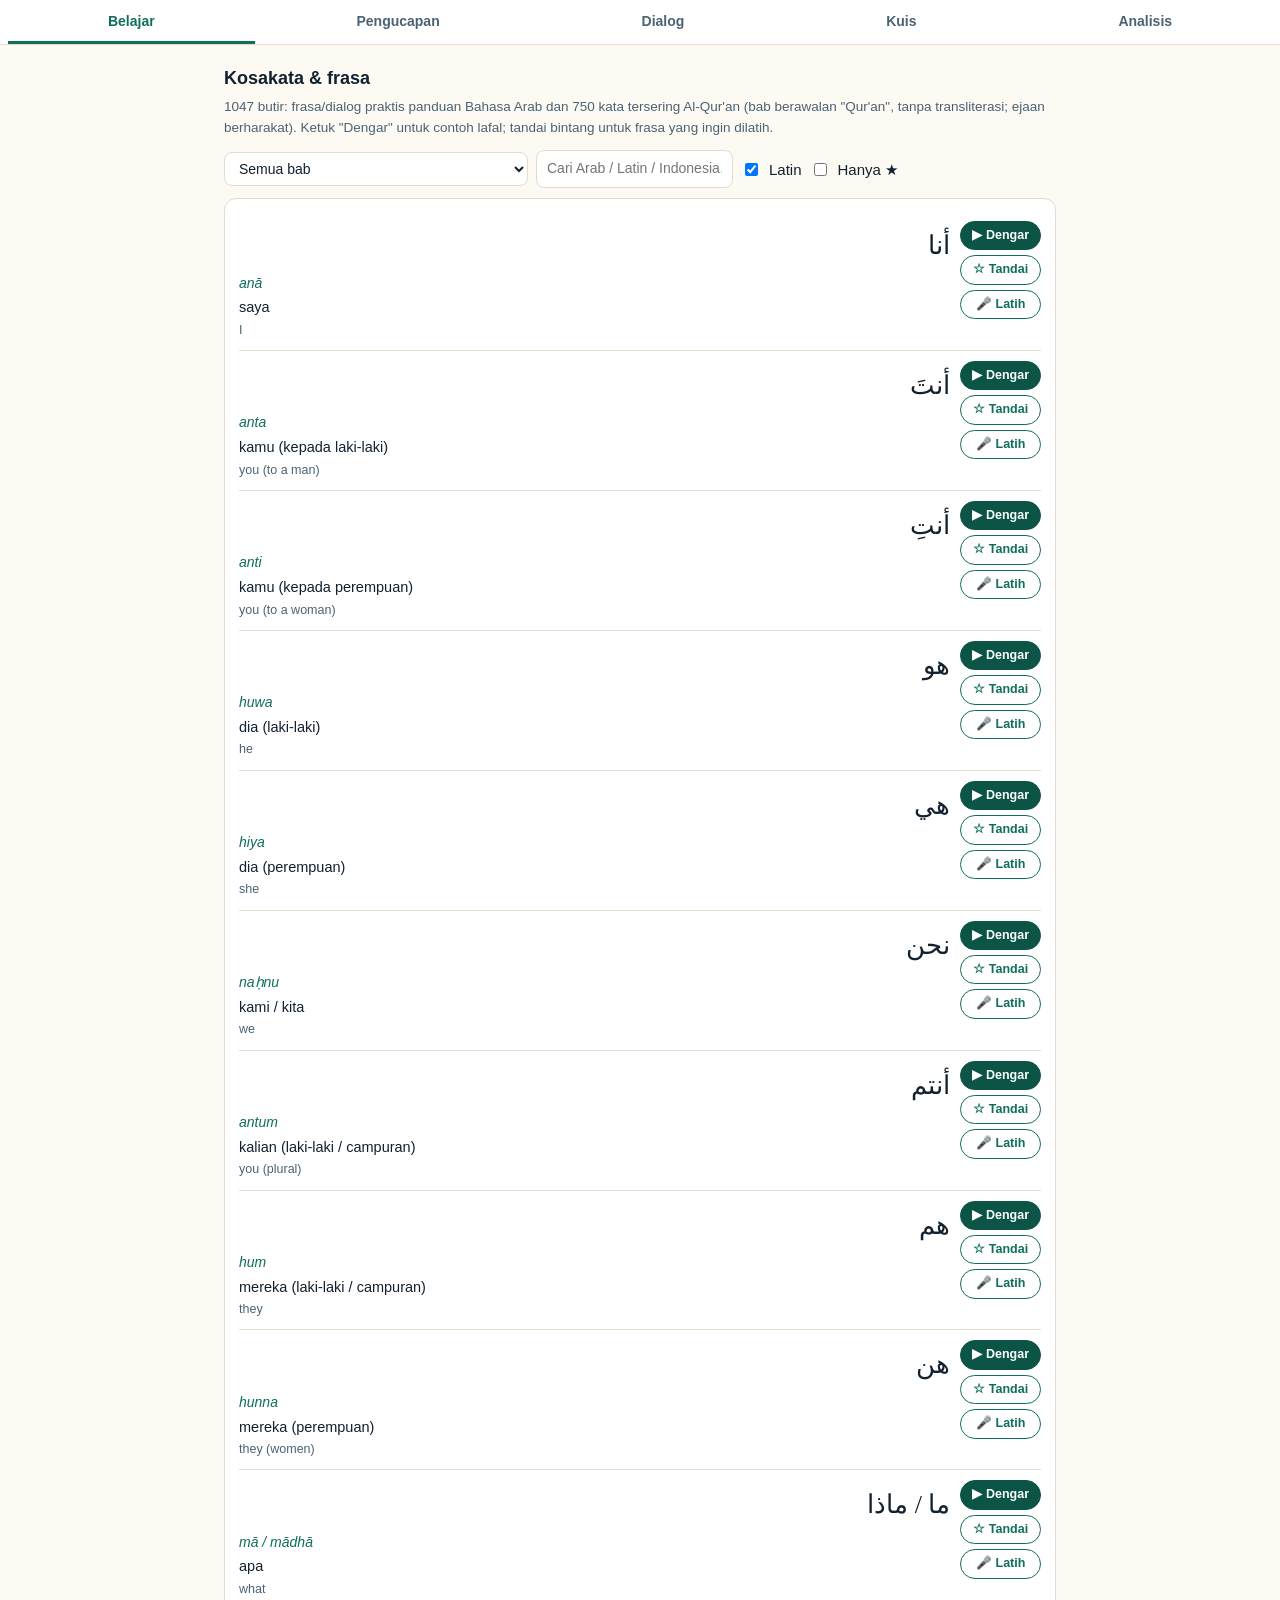
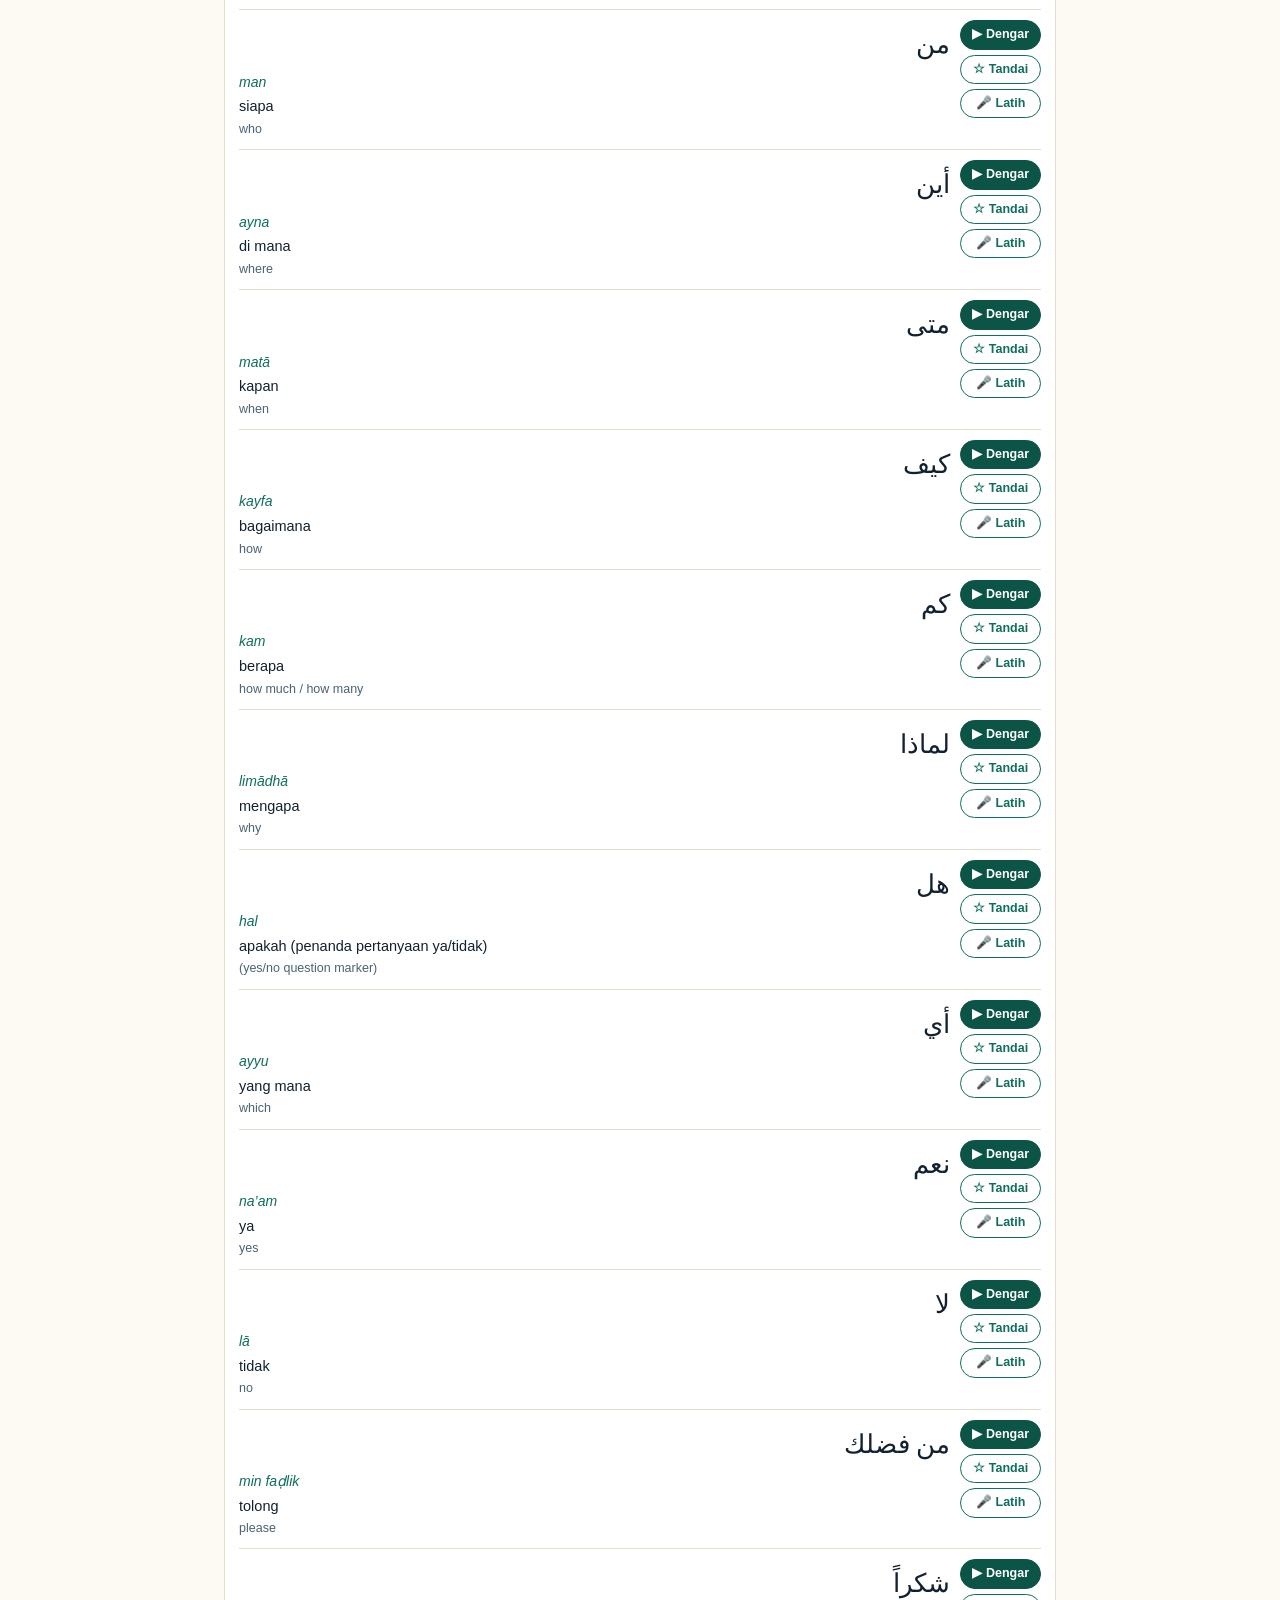
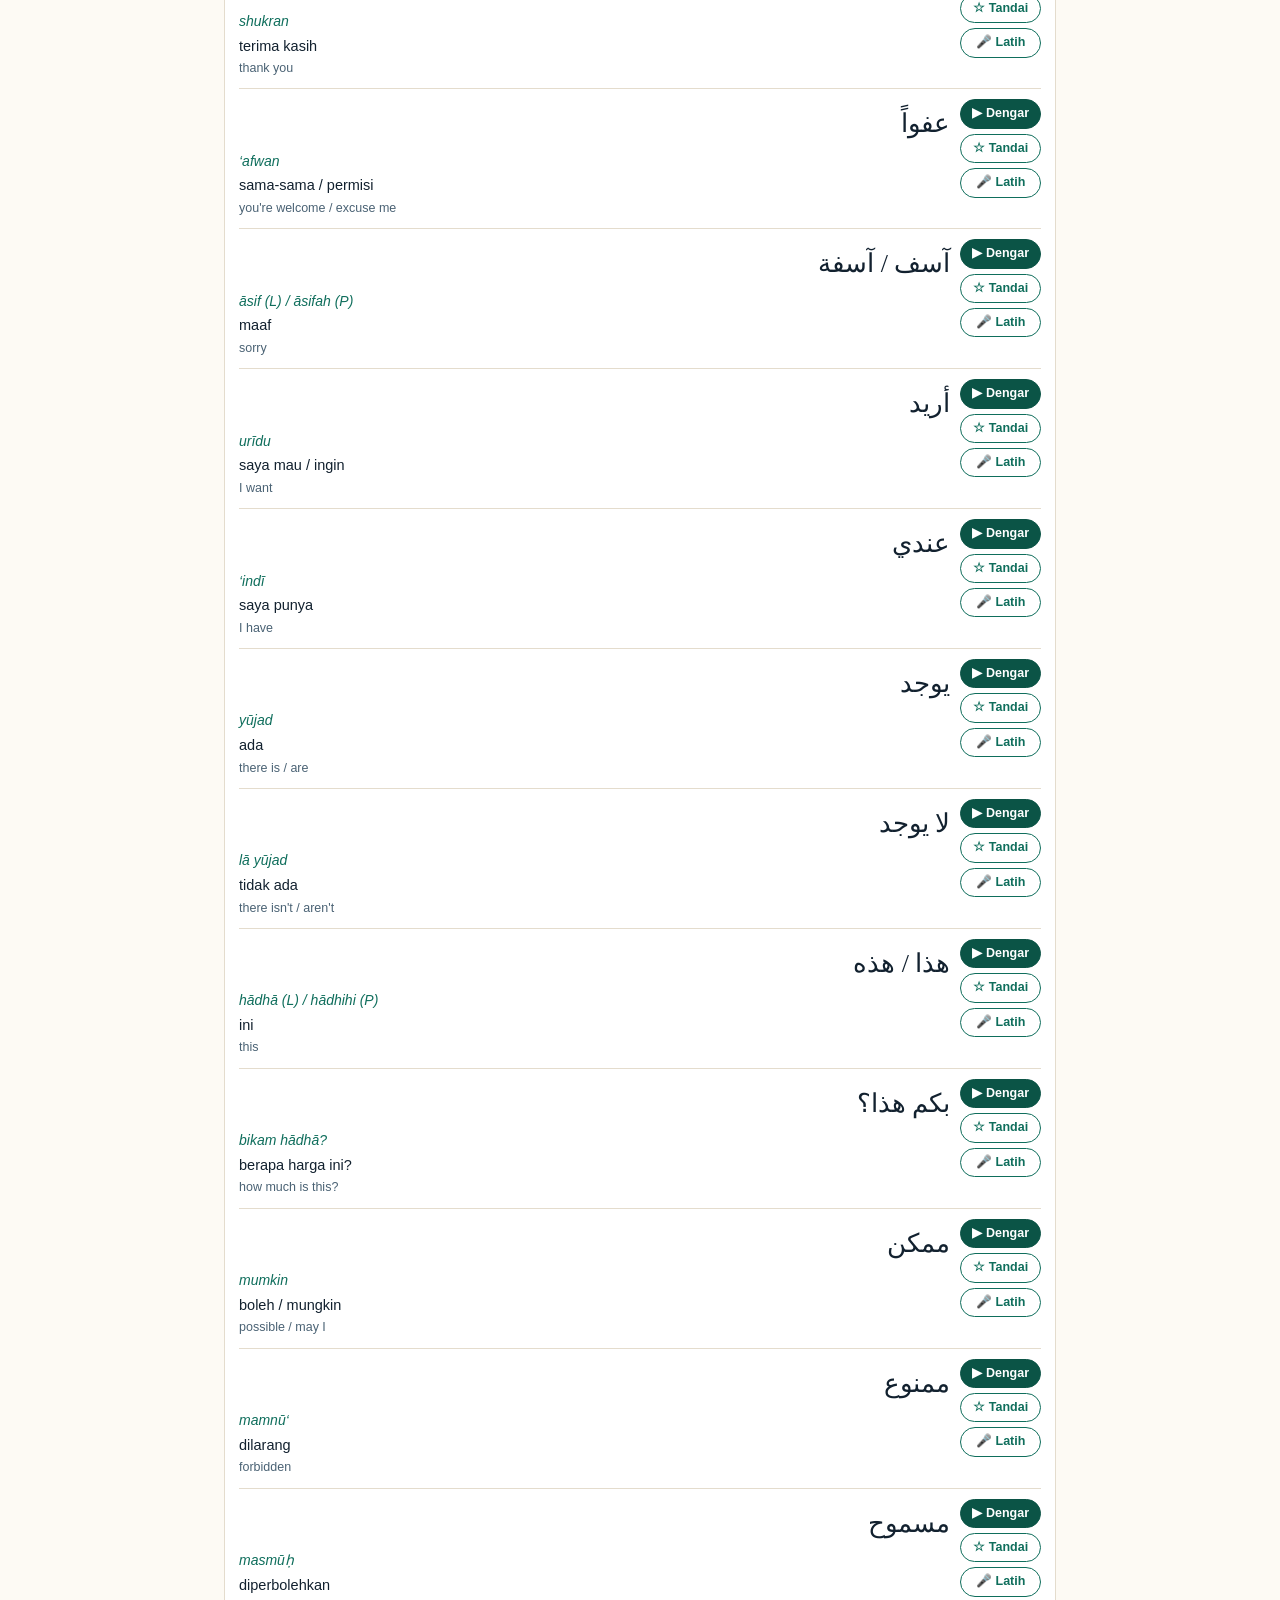
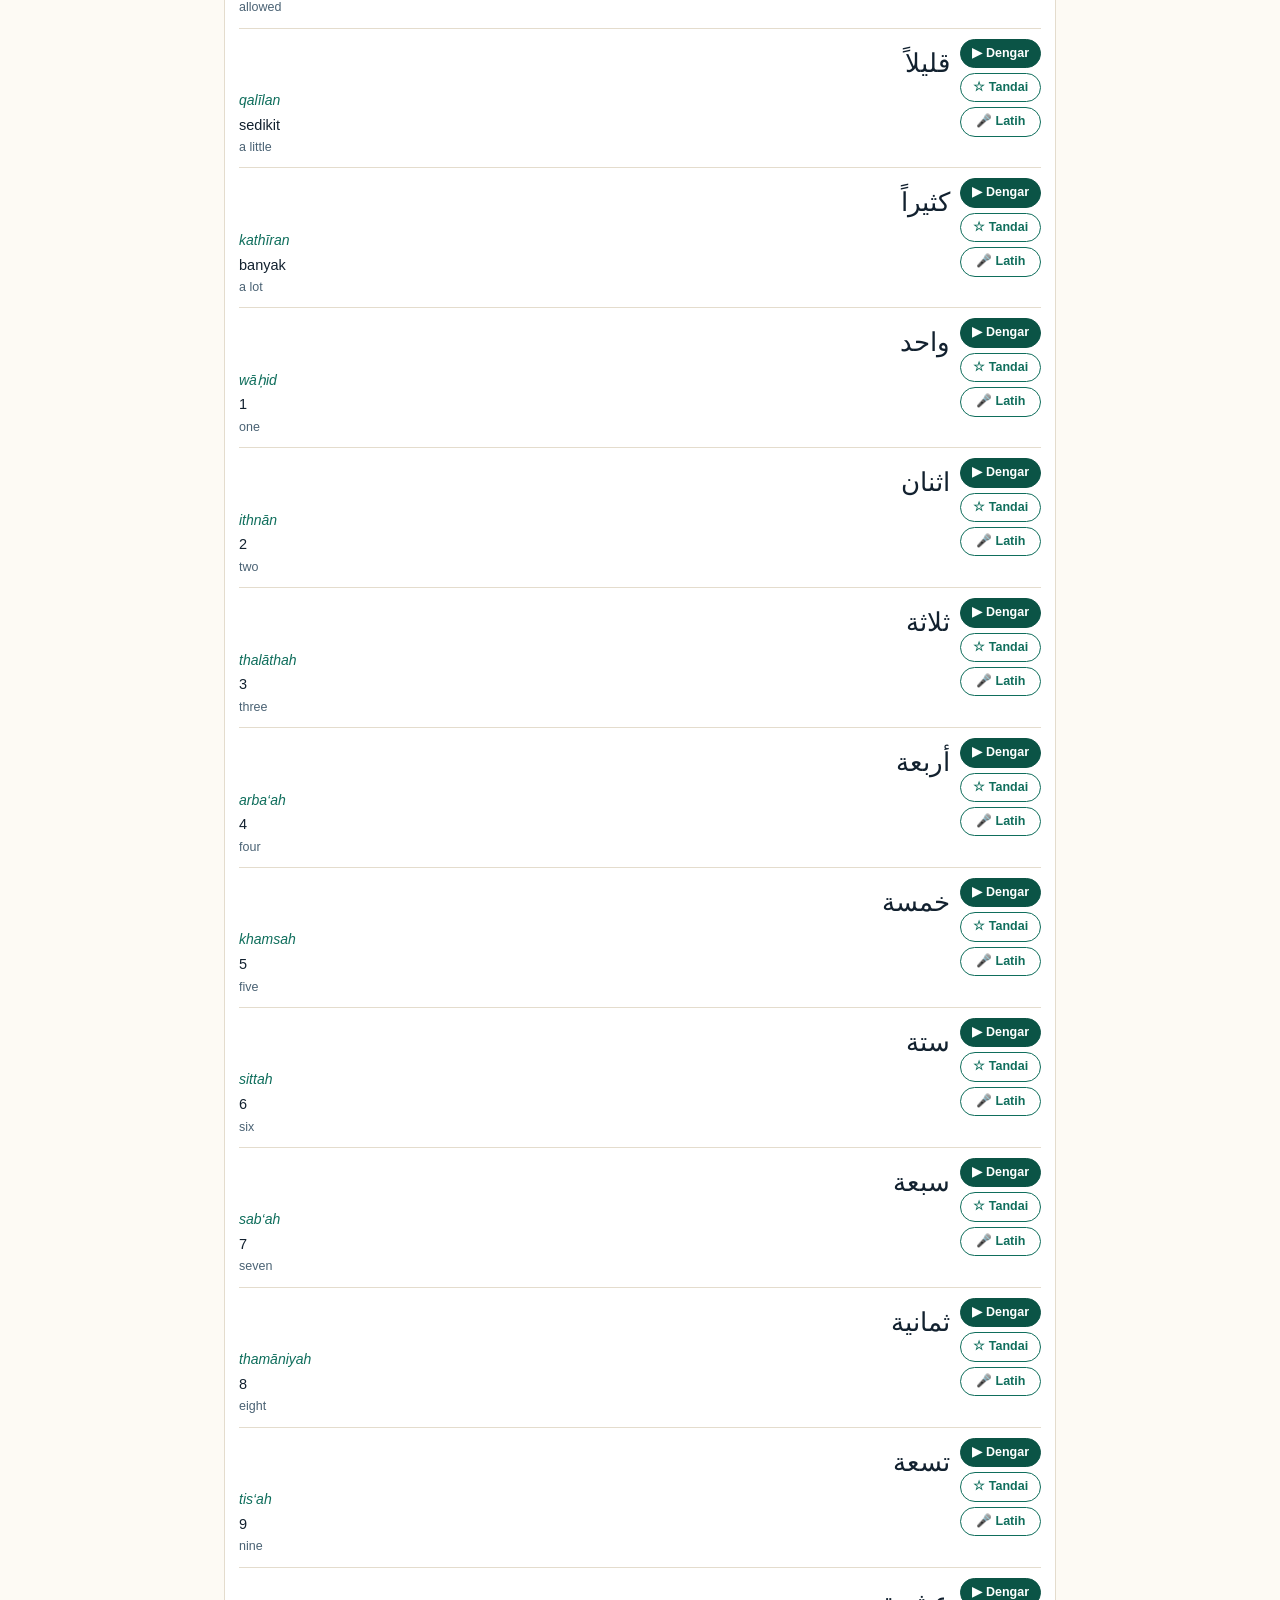
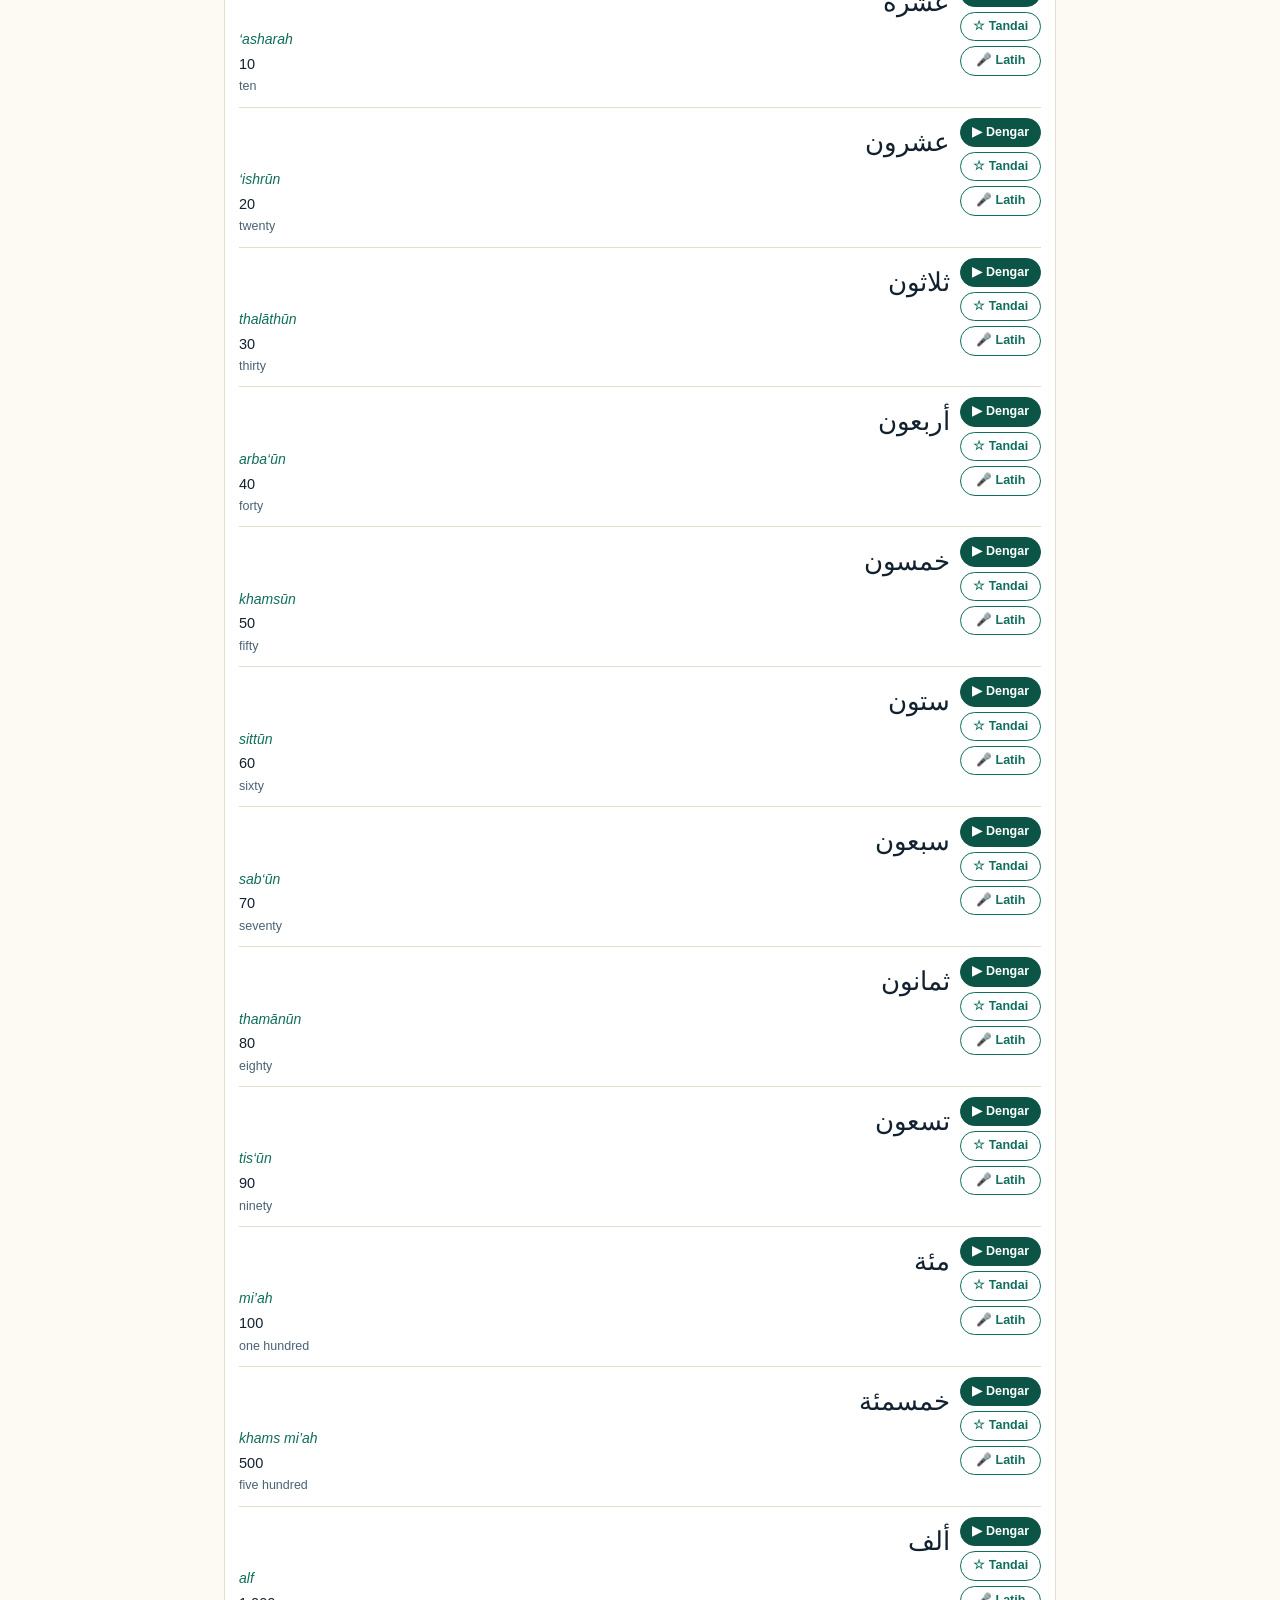
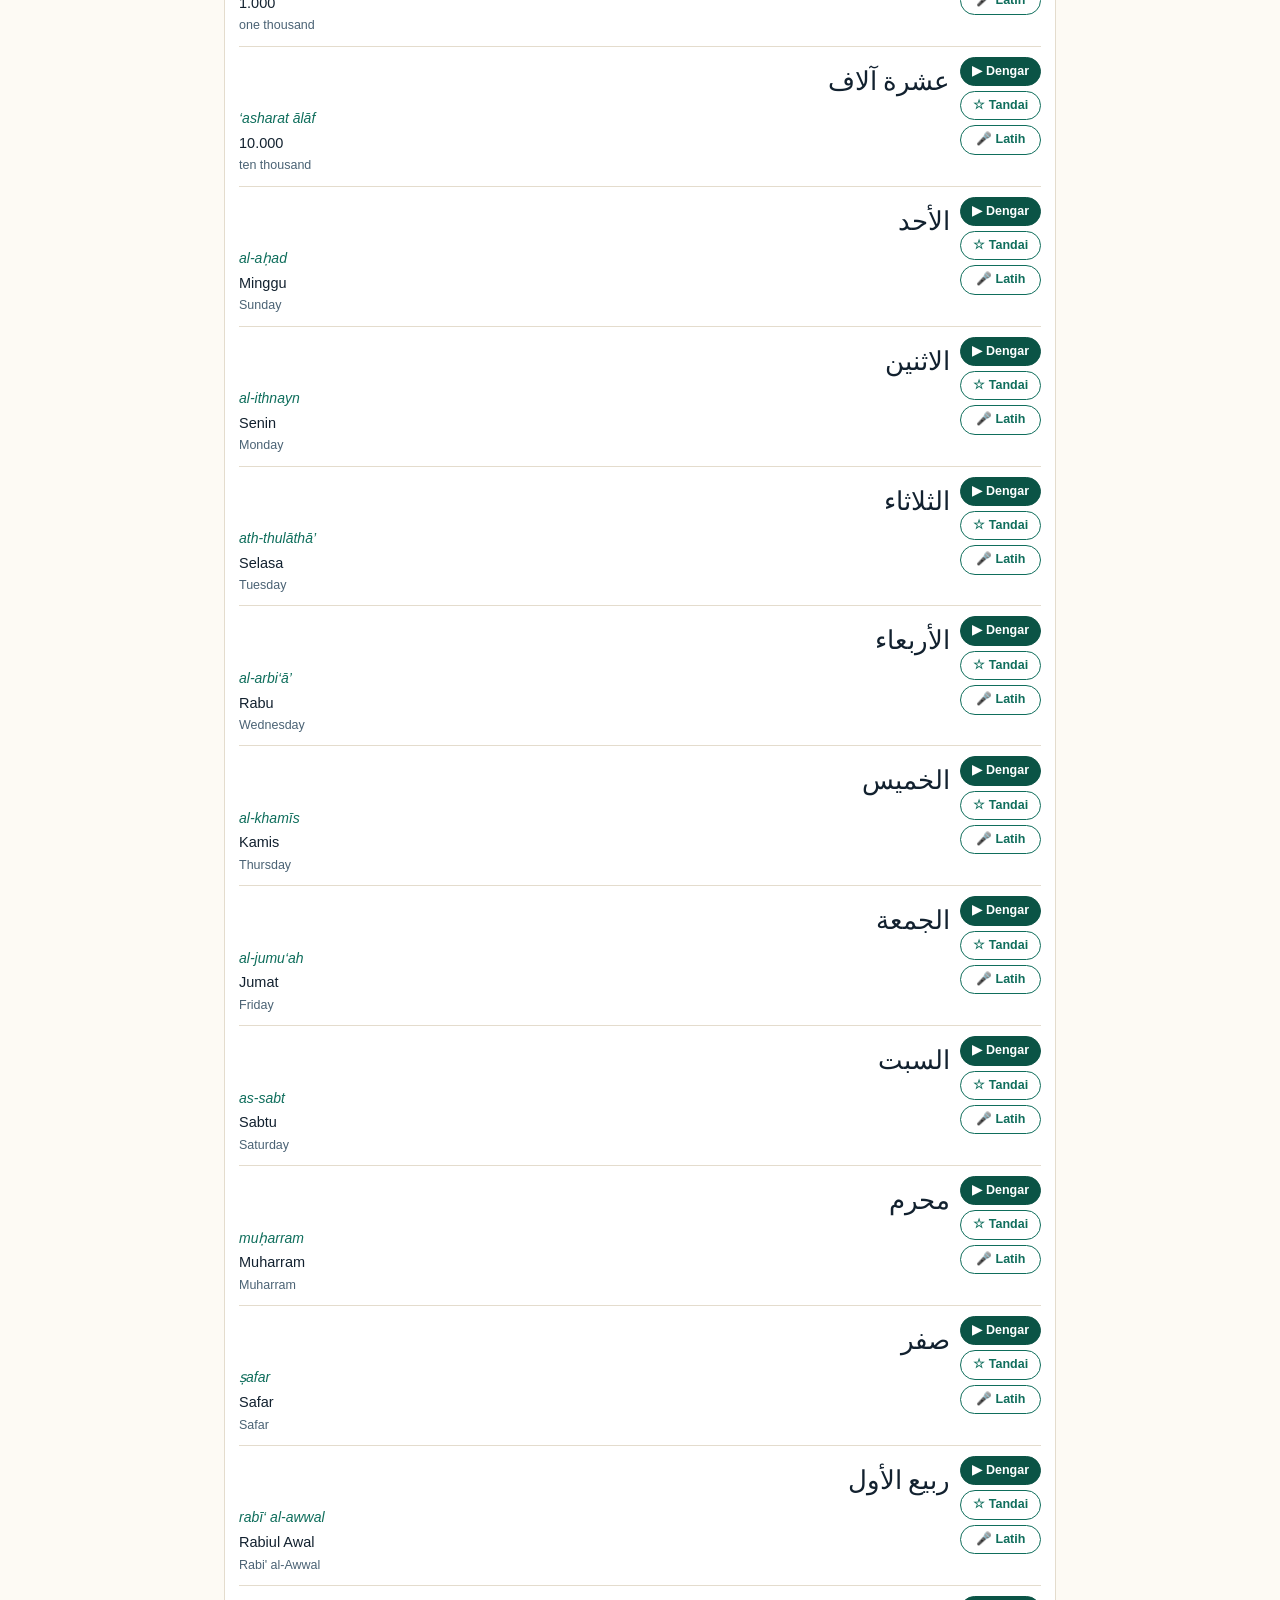
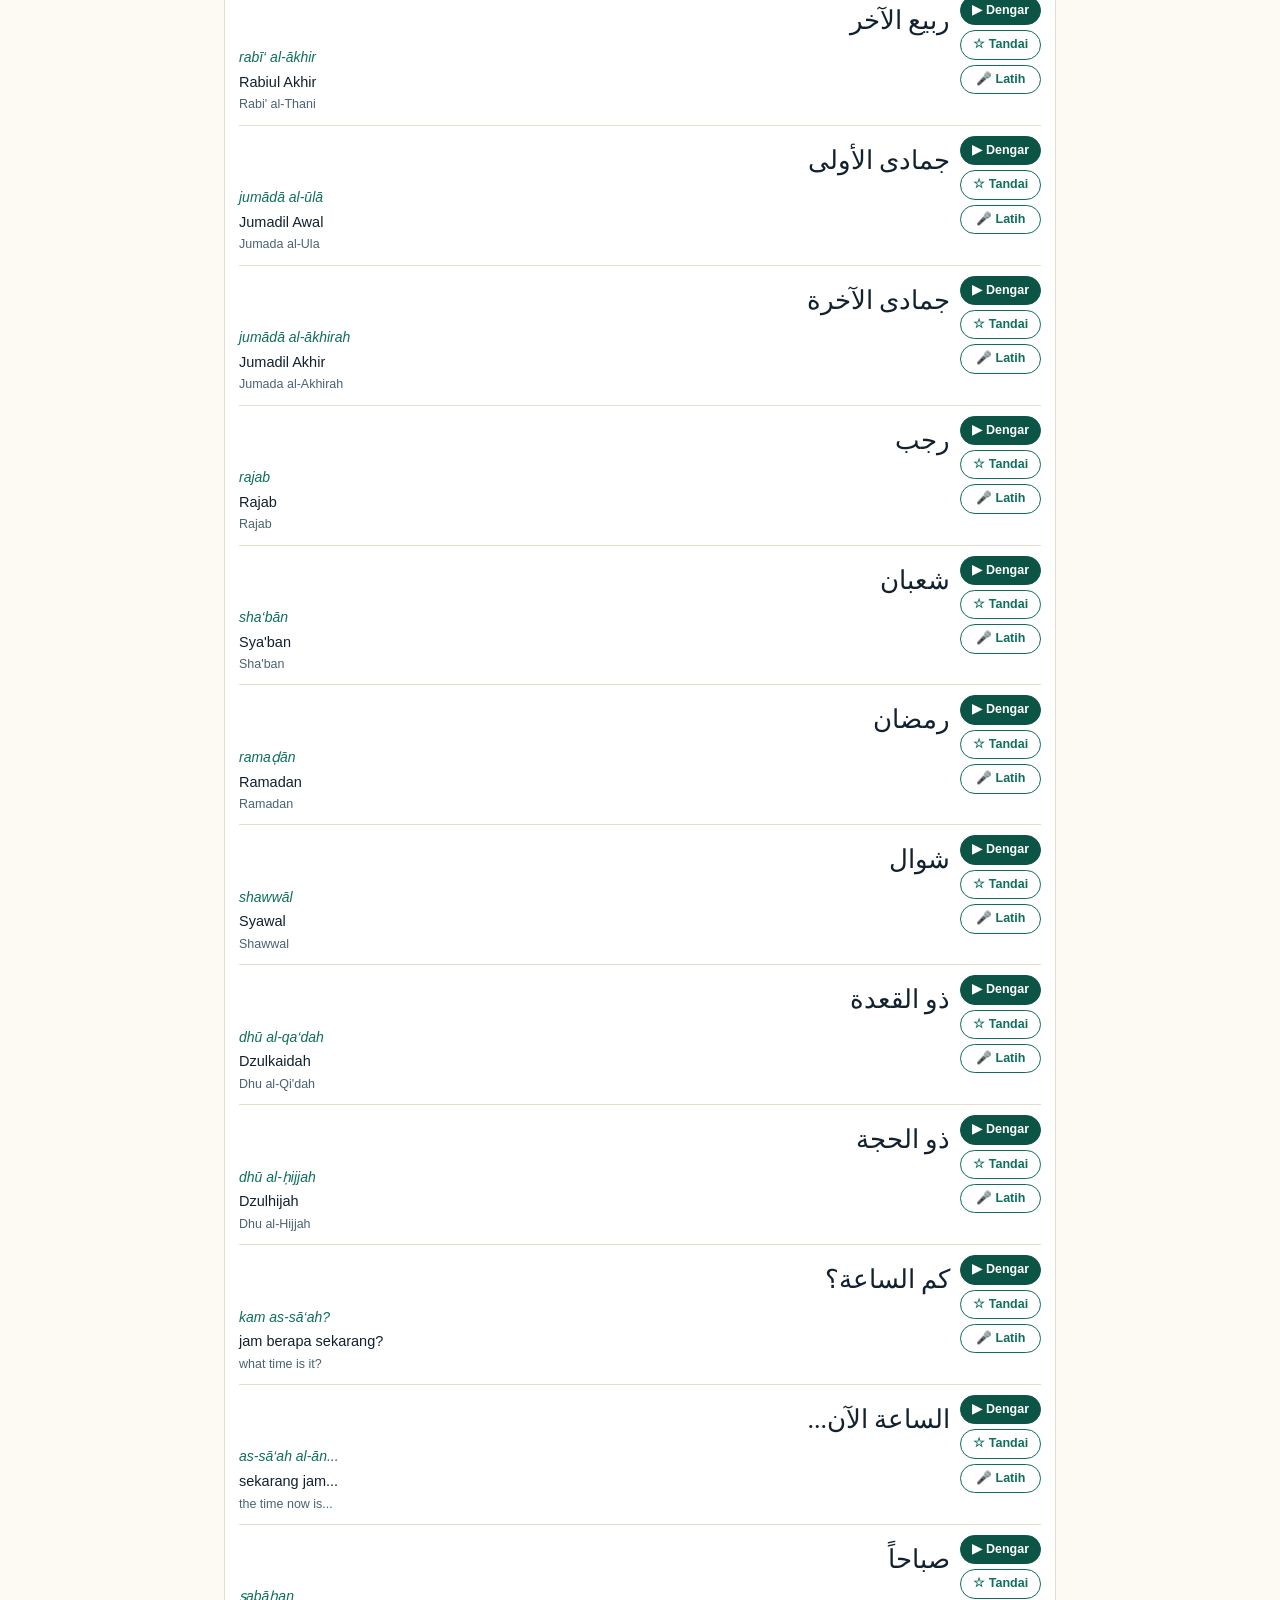
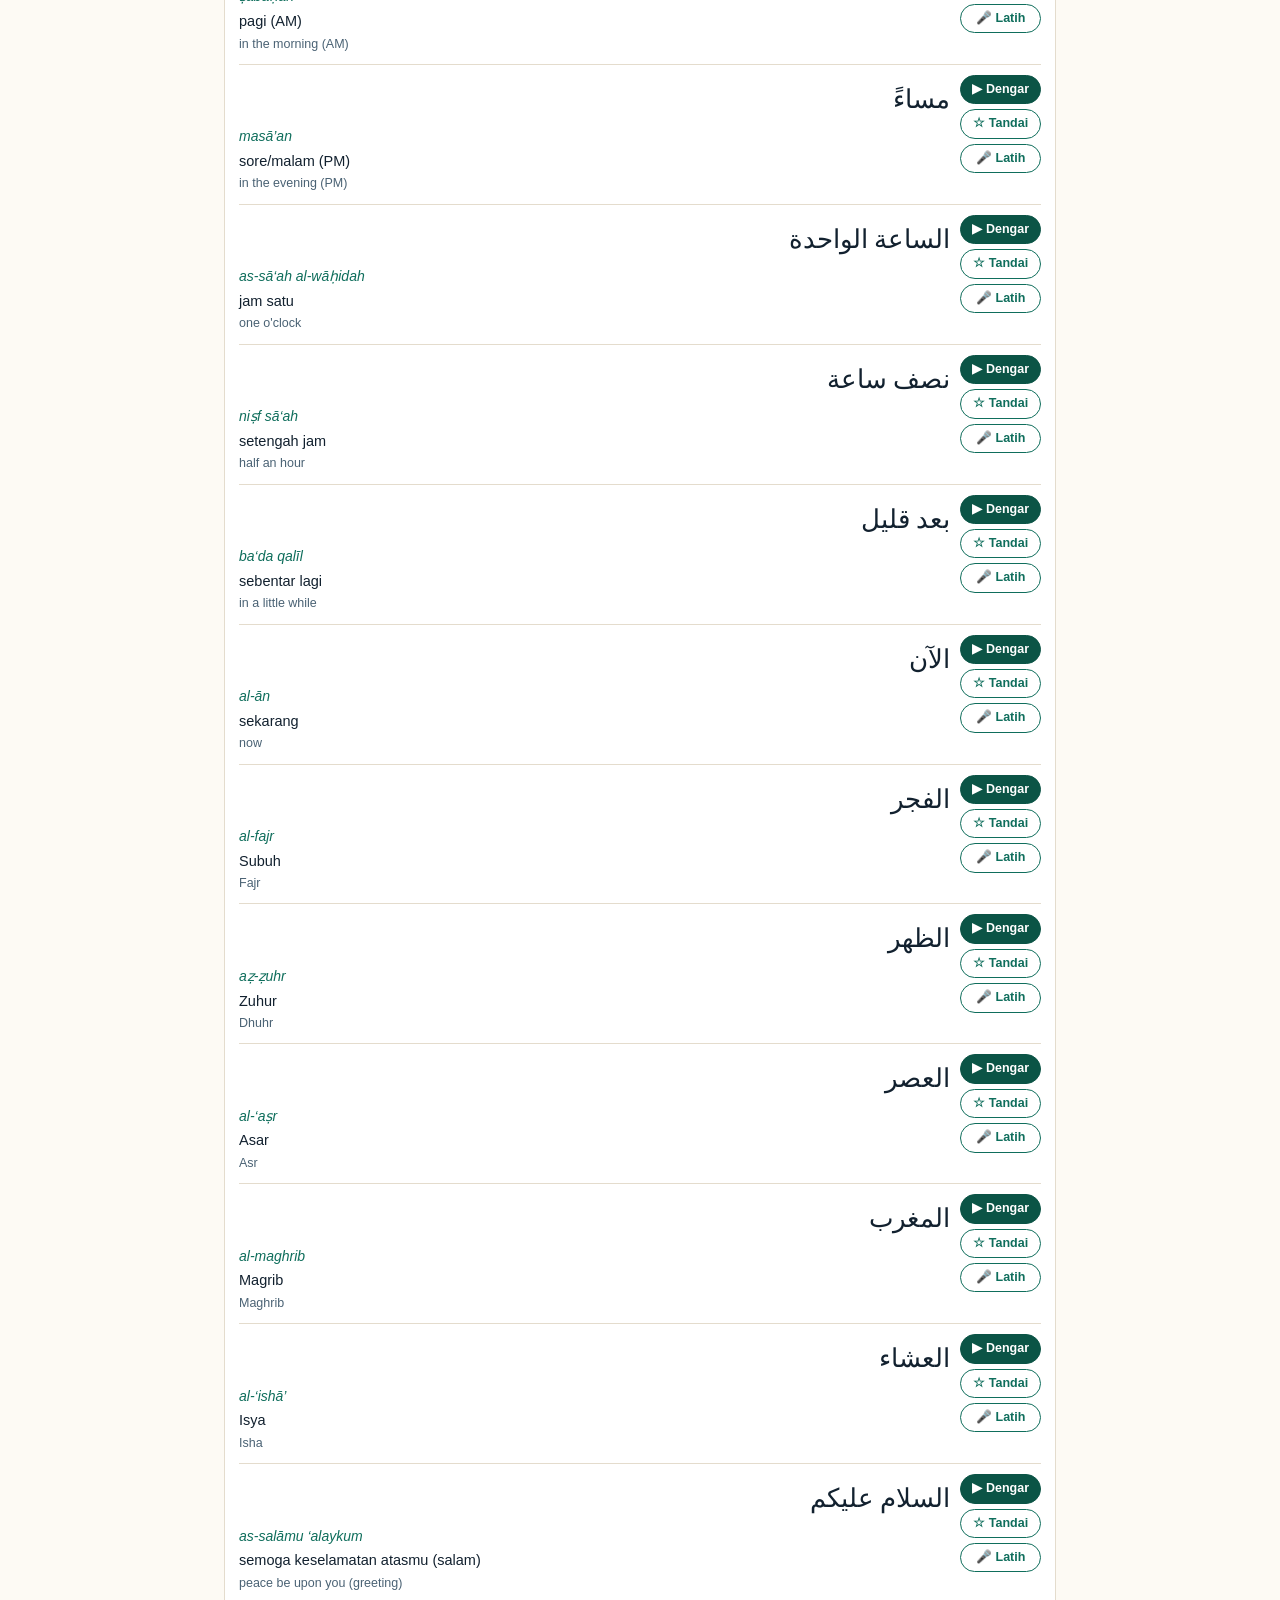
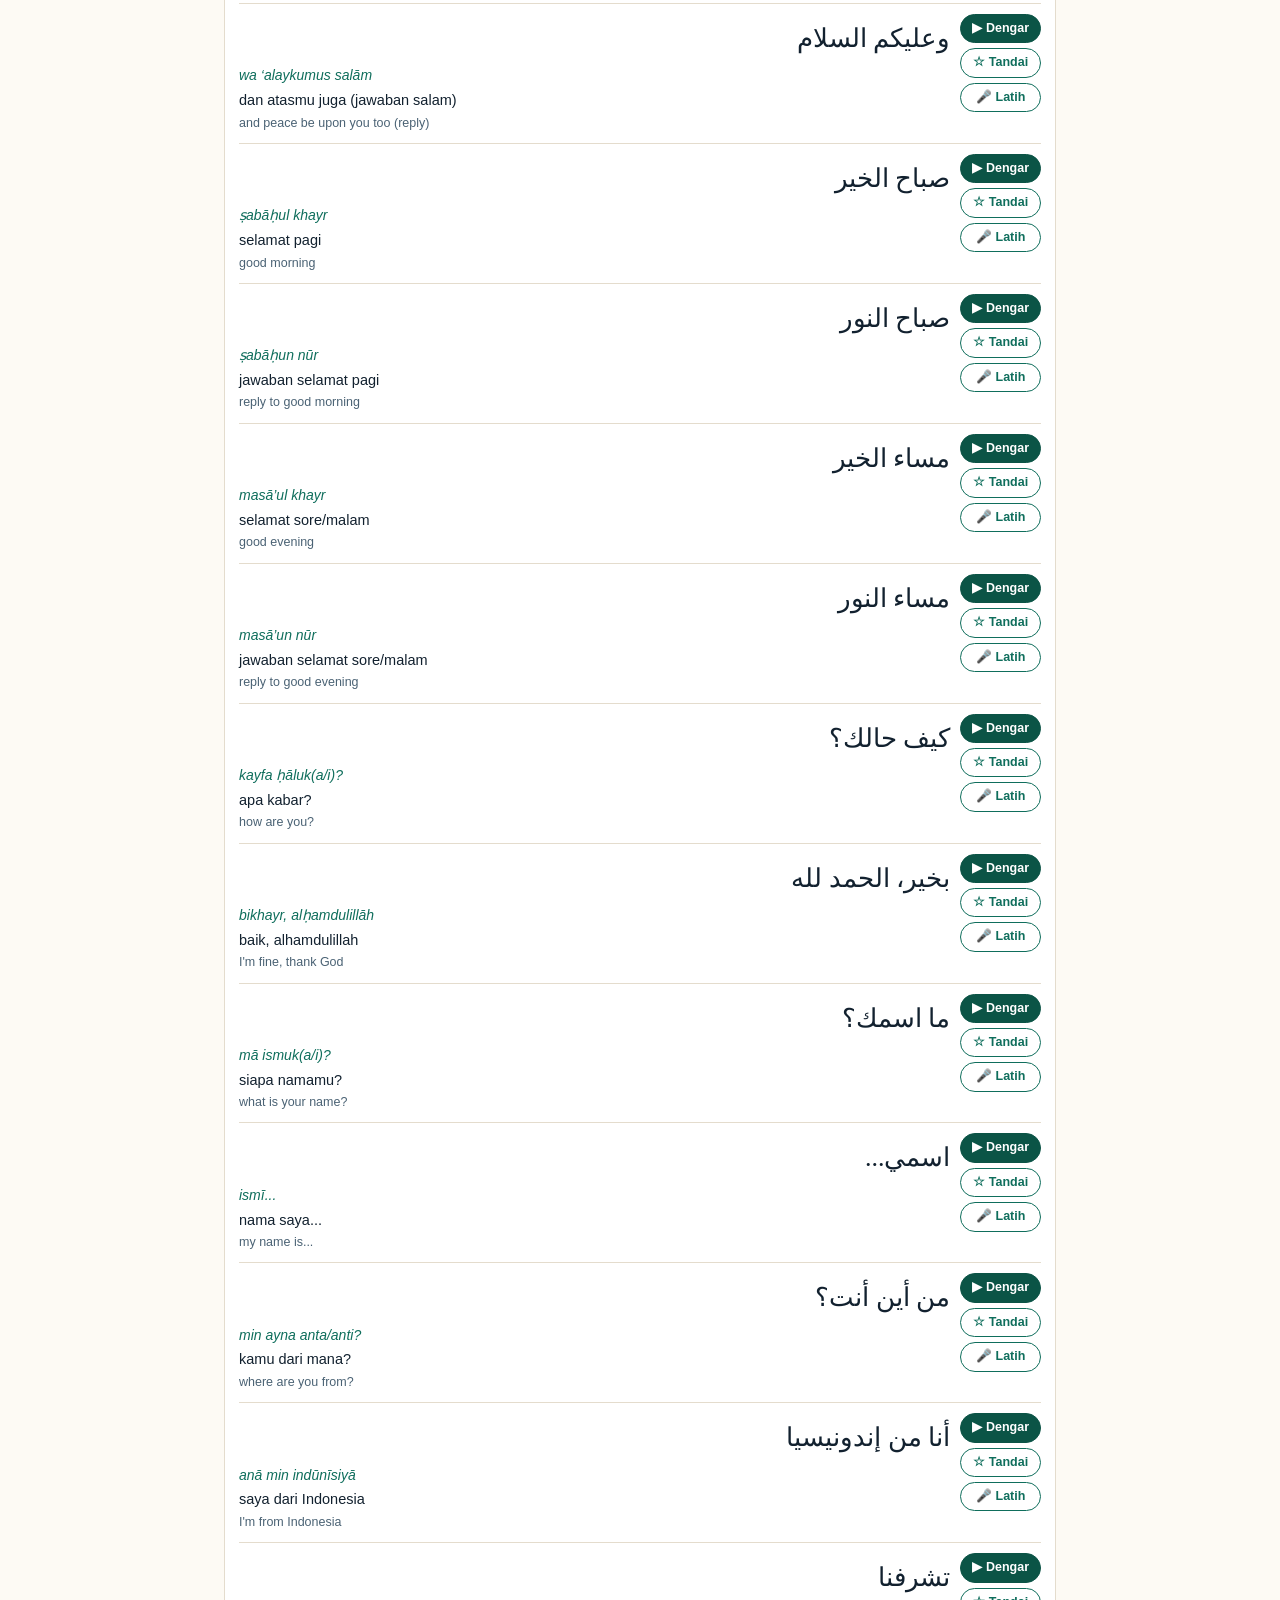
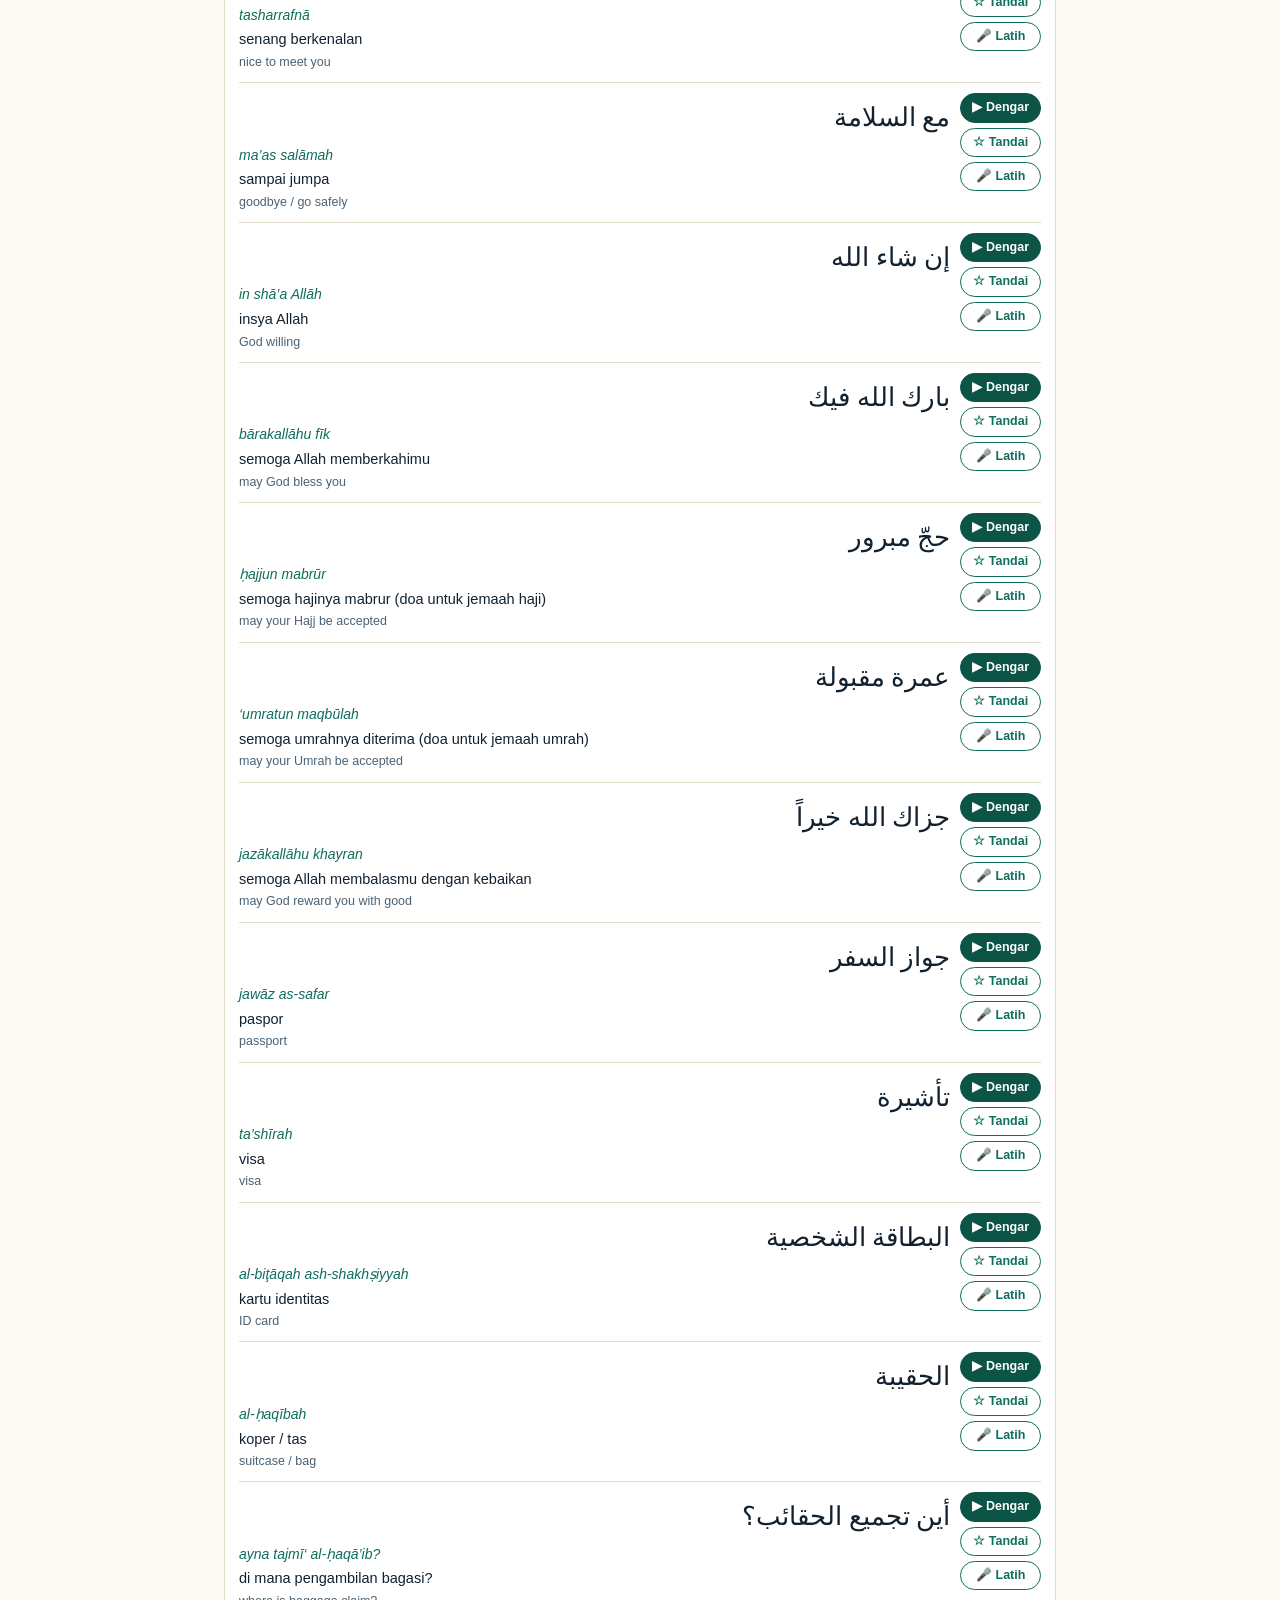
==== commit b8b418ea: "Latihan Arab: tambah 750 kata Qur'an (Pareto) sebagai bank kuis dan latihan lafal Co-Authored-By: Cl" ====
--- a/belajar-arab/index.html
+++ b/belajar-arab/index.html
@@ -104,7 +104,7 @@
 <main id="m"></main>
 
 <script>
-var DATA = [{"id":"bab-tatabahasa","no":"BAB 02","t":"Tata Bahasa & Angka Dasar","rows":[["أنا","anā","saya","I"],["أنتَ","anta","kamu (kepada laki-laki)","you (to a man)"],["أنتِ","anti","kamu (kepada perempuan)","you (to a woman)"],["هو","huwa","dia (laki-laki)","he"],["هي","hiya","dia (perempuan)","she"],["نحن","naḥnu","kami / kita","we"],["أنتم","antum","kalian (laki-laki / campuran)","you (plural)"],["هم","hum","mereka (laki-laki / campuran)","they"],["هن","hunna","mereka (perempuan)","they (women)"],["ما / ماذا","mā / mādhā","apa","what"],["من","man","siapa","who"],["أين","ayna","di mana","where"],["متى","matā","kapan","when"],["كيف","kayfa","bagaimana","how"],["كم","kam","berapa","how much / how many"],["لماذا","limādhā","mengapa","why"],["هل","hal","apakah (penanda pertanyaan ya/tidak)","(yes/no question marker)"],["أي","ayyu","yang mana","which"],["نعم","na’am","ya","yes"],["لا","lā","tidak","no"],["من فضلك","min faḍlik","tolong","please"],["شكراً","shukran","terima kasih","thank you"],["عفواً","‘afwan","sama-sama / permisi","you're welcome / excuse me"],["آسف / آسفة","āsif (L) / āsifah (P)","maaf","sorry"],["أريد","urīdu","saya mau / ingin","I want"],["عندي","‘indī","saya punya","I have"],["يوجد","yūjad","ada","there is / are"],["لا يوجد","lā yūjad","tidak ada","there isn't / aren't"],["هذا / هذه","hādhā (L) / hādhihi (P)","ini","this"],["بكم هذا؟","bikam hādhā?","berapa harga ini?","how much is this?"],["ممكن","mumkin","boleh / mungkin","possible / may I"],["ممنوع","mamnū‘","dilarang","forbidden"],["مسموح","masmūḥ","diperbolehkan","allowed"],["قليلاً","qalīlan","sedikit","a little"],["كثيراً","kathīran","banyak","a lot"],["واحد","wāḥid","1","one"],["اثنان","ithnān","2","two"],["ثلاثة","thalāthah","3","three"],["أربعة","arba‘ah","4","four"],["خمسة","khamsah","5","five"],["ستة","sittah","6","six"],["سبعة","sab‘ah","7","seven"],["ثمانية","thamāniyah","8","eight"],["تسعة","tis‘ah","9","nine"],["عشرة","‘asharah","10","ten"],["عشرون","‘ishrūn","20","twenty"],["ثلاثون","thalāthūn","30","thirty"],["أربعون","arba‘ūn","40","forty"],["خمسون","khamsūn","50","fifty"],["ستون","sittūn","60","sixty"],["سبعون","sab‘ūn","70","seventy"],["ثمانون","thamānūn","80","eighty"],["تسعون","tis‘ūn","90","ninety"],["مئة","mi’ah","100","one hundred"],["خمسمئة","khams mi’ah","500","five hundred"],["ألف","alf","1.000","one thousand"],["عشرة آلاف","‘asharat ālāf","10.000","ten thousand"],["الأحد","al-aḥad","Minggu","Sunday"],["الاثنين","al-ithnayn","Senin","Monday"],["الثلاثاء","ath-thulāthā’","Selasa","Tuesday"],["الأربعاء","al-arbi‘ā’","Rabu","Wednesday"],["الخميس","al-khamīs","Kamis","Thursday"],["الجمعة","al-jumu‘ah","Jumat","Friday"],["السبت","as-sabt","Sabtu","Saturday"],["محرم","muḥarram","Muharram","Muharram"],["صفر","ṣafar","Safar","Safar"],["ربيع الأول","rabī‘ al-awwal","Rabiul Awal","Rabi' al-Awwal"],["ربيع الآخر","rabī‘ al-ākhir","Rabiul Akhir","Rabi' al-Thani"],["جمادى الأولى","jumādā al-ūlā","Jumadil Awal","Jumada al-Ula"],["جمادى الآخرة","jumādā al-ākhirah","Jumadil Akhir","Jumada al-Akhirah"],["رجب","rajab","Rajab","Rajab"],["شعبان","sha‘bān","Sya'ban","Sha'ban"],["رمضان","ramaḍān","Ramadan","Ramadan"],["شوال","shawwāl","Syawal","Shawwal"],["ذو القعدة","dhū al-qa‘dah","Dzulkaidah","Dhu al-Qi'dah"],["ذو الحجة","dhū al-ḥijjah","Dzulhijah","Dhu al-Hijjah"],["كم الساعة؟","kam as-sā‘ah?","jam berapa sekarang?","what time is it?"],["الساعة الآن...","as-sā‘ah al-ān...","sekarang jam...","the time now is..."],["صباحاً","ṣabāḥan","pagi (AM)","in the morning (AM)"],["مساءً","masā’an","sore/malam (PM)","in the evening (PM)"],["الساعة الواحدة","as-sā‘ah al-wāḥidah","jam satu","one o'clock"],["نصف ساعة","niṣf sā‘ah","setengah jam","half an hour"],["بعد قليل","ba‘da qalīl","sebentar lagi","in a little while"],["الآن","al-ān","sekarang","now"],["الفجر","al-fajr","Subuh","Fajr"],["الظهر","aẓ-ẓuhr","Zuhur","Dhuhr"],["العصر","al-‘aṣr","Asar","Asr"],["المغرب","al-maghrib","Magrib","Maghrib"],["العشاء","al-‘ishā’","Isya","Isha"]],"dialogs":[]},{"id":"bab-sapaan","no":"BAB 03","t":"Sapaan & Perkenalan","rows":[["السلام عليكم","as-salāmu ‘alaykum","semoga keselamatan atasmu (salam)","peace be upon you (greeting)"],["وعليكم السلام","wa ‘alaykumus salām","dan atasmu juga (jawaban salam)","and peace be upon you too (reply)"],["صباح الخير","ṣabāḥul khayr","selamat pagi","good morning"],["صباح النور","ṣabāḥun nūr","jawaban selamat pagi","reply to good morning"],["مساء الخير","masā’ul khayr","selamat sore/malam","good evening"],["مساء النور","masā’un nūr","jawaban selamat sore/malam","reply to good evening"],["كيف حالك؟","kayfa ḥāluk(a/i)?","apa kabar?","how are you?"],["بخير، الحمد لله","bikhayr, alḥamdulillāh","baik, alhamdulillah","I'm fine, thank God"],["ما اسمك؟","mā ismuk(a/i)?","siapa namamu?","what is your name?"],["اسمي...","ismī...","nama saya...","my name is..."],["من أين أنت؟","min ayna anta/anti?","kamu dari mana?","where are you from?"],["أنا من إندونيسيا","anā min indūnīsiyā","saya dari Indonesia","I'm from Indonesia"],["تشرفنا","tasharrafnā","senang berkenalan","nice to meet you"],["مع السلامة","ma’as salāmah","sampai jumpa","goodbye / go safely"],["إن شاء الله","in shā’a Allāh","insya Allah","God willing"],["بارك الله فيك","bārakallāhu fīk","semoga Allah memberkahimu","may God bless you"],["حجّ مبرور","ḥajjun mabrūr","semoga hajinya mabrur (doa untuk jemaah haji)","may your Hajj be accepted"],["عمرة مقبولة","‘umratun maqbūlah","semoga umrahnya diterima (doa untuk jemaah umrah)","may your Umrah be accepted"],["جزاك الله خيراً","jazākallāhu khayran","semoga Allah membalasmu dengan kebaikan","may God reward you with good"]],"dialogs":[{"t":"Berkenalan dengan Sesama Jemaah","k":"Di lobi hotel, dua jemaah dari negara berbeda bertegur sapa.","turns":[{"s":"a","p":"A","ar":"السلام عليكم","lat":"as-salāmu ‘alaykum","id":"Assalamualaikum","en":"Peace be upon you"},{"s":"b","p":"B","ar":"وعليكم السلام ورحمة الله","lat":"wa ‘alaykumus salāmu wa raḥmatullāh","id":"Waalaikumsalam warahmatullah","en":"And peace and God's mercy be upon you"},{"s":"a","p":"A","ar":"ما اسمك؟","lat":"mā ismuk?","id":"Siapa namamu?","en":"What is your name?"},{"s":"b","p":"B","ar":"اسمي أحمد. وأنتَ؟","lat":"ismī aḥmad. wa anta?","id":"Nama saya Ahmad. Kamu?","en":"My name is Ahmad. And you?"},{"s":"a","p":"A","ar":"اسمي مطاهانا. من أين أنتَ؟","lat":"ismī māţāhānā. min ayna anta?","id":"Nama saya Matahana. Kamu dari mana?","en":"My name is Matahana. Where are you from?"},{"s":"b","p":"B","ar":"أنا من ماليزيا. وأنتَ؟","lat":"anā min mālīziyā. wa anta?","id":"Saya dari Malaysia. Kamu?","en":"I'm from Malaysia. And you?"},{"s":"a","p":"A","ar":"أنا من إندونيسيا. تشرفنا!","lat":"anā min indūnīsiyā. tasharrafnā!","id":"Saya dari Indonesia. Senang berkenalan!","en":"I'm from Indonesia. Nice to meet you!"},{"s":"b","p":"B","ar":"تشرفنا، وحجّ مبرور إن شاء الله","lat":"tasharrafnā, wa ḥajjun mabrūrun in shā’a Allāh","id":"Senang berkenalan juga, semoga hajinya mabrur","en":"Nice to meet you too, may your Hajj be accepted"}]}]},{"id":"bab-bandara","no":"BAB 04","t":"Di Bandara & Imigrasi","rows":[["جواز السفر","jawāz as-safar","paspor","passport"],["تأشيرة","ta’shīrah","visa","visa"],["البطاقة الشخصية","al-biţāqah ash-shakhṣiyyah","kartu identitas","ID card"],["الحقيبة","al-ḥaqībah","koper / tas","suitcase / bag"],["أين تجميع الحقائب؟","ayna tajmī‘ al-ḥaqā’ib?","di mana pengambilan bagasi?","where is baggage claim?"],["الجمارك","al-jamārik","bea cukai","customs"],["ما الغرض من زيارتك؟","mā al-gharaḍ min ziyāratik?","apa tujuan kunjungan Anda?","what is the purpose of your visit?"],["أنا في رحلة حج / عمرة","anā fī riḥlati ḥajj / ‘umrah","saya dalam perjalanan haji / umrah","I'm on a Hajj / Umrah trip"],["كم مدة إقامتك؟","kam muddatu iqāmatik?","berapa lama Anda tinggal?","how long is your stay?"],["بطاقة الوصول","biţāqat al-wuṣūl","kartu kedatangan","arrival card"]],"dialogs":[{"t":"Di Konter Imigrasi","k":"Bandara King Abdulaziz, Jeddah — pemeriksaan paspor kedatangan.","turns":[{"s":"a","p":"Petugas","ar":"السلام عليكم، جواز السفر من فضلك","lat":"as-salāmu ‘alaykum, jawāz as-safar min faḍlik","id":"Assalamualaikum, paspornya tolong","en":"Peace be upon you, passport please"},{"s":"b","p":"Jemaah","ar":"تفضل","lat":"tafaḍḍal","id":"Silakan (sambil menyerahkan)","en":"Here you are"},{"s":"a","p":"Petugas","ar":"ما الغرض من زيارتك؟","lat":"mā al-gharaḍ min ziyāratik?","id":"Apa tujuan kunjungan Anda?","en":"What's the purpose of your visit?"},{"s":"b","p":"Jemaah","ar":"أنا في رحلة عمرة","lat":"anā fī riḥlati ‘umrah","id":"Saya dalam perjalanan umrah","en":"I'm on an Umrah trip"},{"s":"a","p":"Petugas","ar":"كم مدة إقامتك؟","lat":"kam muddatu iqāmatik?","id":"Berapa lama tinggal?","en":"How long is your stay?"},{"s":"b","p":"Jemaah","ar":"عشرة أيام","lat":"‘asharatu ayyām","id":"Sepuluh hari","en":"Ten days"},{"s":"a","p":"Petugas","ar":"تفضل، عمرة مقبولة","lat":"tafaḍḍal, ‘umratun maqbūlah","id":"Silakan, semoga umrahnya diterima","en":"Here you go, may your Umrah be accepted"},{"s":"b","p":"Jemaah","ar":"شكراً جزيلاً","lat":"shukran jazīlan","id":"Terima kasih banyak","en":"Thank you very much"}]},{"t":"Mengambil Bagasi di Bandara","k":"Area pengambilan bagasi setelah mendarat.","turns":[{"s":"a","p":"Jemaah","ar":"عفواً، أين تجميع الحقائب لرحلة جاكرتا؟","lat":"‘afwan, ayna tajmī‘ al-ḥaqā’ib lirriḥlati jākārtā?","id":"Maaf, di mana pengambilan bagasi untuk penerbangan Jakarta?","en":"Excuse me, where's baggage claim for the Jakarta flight?"},{"s":"b","p":"Petugas","ar":"الحزام رقم خمسة، هناك","lat":"al-ḥizām raqam khamsah, hunāk","id":"Ban berjalan nomor 5, di sana","en":"Carousel number five, over there"},{"s":"a","p":"Jemaah","ar":"شكراً، وهل هناك عربات للحقائب؟","lat":"shukran, wa hal hunāka ‘arabāt lil-ḥaqā’ib?","id":"Terima kasih, apakah ada troli bagasi?","en":"Thank you, are there luggage carts?"},{"s":"b","p":"Petugas","ar":"نعم، بجانب الحزام مباشرة","lat":"na‘am, bijānib al-ḥizām mubāsharatan","id":"Ya, tepat di samping ban berjalan","en":"Yes, right next to the carousel"}]}]},{"id":"bab-hotel","no":"BAB 05","t":"Di Hotel","rows":[["عندي حجز باسم...","‘indī ḥajz bismi...","saya ada reservasi atas nama...","I have a reservation under the name..."],["أريد غرفة","urīdu ghurfah","saya mau kamar","I would like a room"],["رقم الغرفة","raqam al-ghurfah","nomor kamar","room number"],["المفتاح من فضلك","al-miftāḥ min faḍlik","tolong kuncinya","the key please"],["في أي طابق؟","fī ayyi ţābiq?","di lantai berapa?","on which floor?"],["أين المصعد؟","ayna al-miṣ‘ad?","di mana lift?","where is the elevator?"],["الواي فاي لا يعمل","al-wāy fāy lā ya‘mal","wifi tidak berfungsi","the wifi isn't working"],["المكيف لا يعمل","al-mukayyif lā ya‘mal","AC tidak berfungsi","the air conditioner isn't working"],["أحتاج بطانية / منشفة","aḥtāju baţţāniyyah / minshafah","saya butuh selimut / handuk","I need a blanket / towel"],["هل الإفطار مشمول؟","hal al-ifţār mashmūl?","apakah sarapan termasuk?","is breakfast included?"],["متى وقت المغادرة؟","matā waqt al-mughādarah?","jam berapa check-out?","what time is check-out?"],["أيقظني الساعة... من فضلك","ayqiẓnī as-sā‘ah... min faḍlik","tolong bangunkan saya jam...","please wake me up at..."]],"dialogs":[{"t":"Check-in di Hotel","k":"Meja resepsionis hotel di Mekkah, sore hari.","turns":[{"s":"a","p":"Resepsionis","ar":"مساء الخير، كيف يمكنني مساعدتك؟","lat":"masā’ul khayr, kayfa yumkinunī musā‘adatuk?","id":"Selamat sore, ada yang bisa saya bantu?","en":"Good evening, how can I help you?"},{"s":"b","p":"Jemaah","ar":"عندي حجز باسم ماطاهانا","lat":"‘indī ḥajz bismi māţāhānā","id":"Saya ada reservasi atas nama Matahana","en":"I have a reservation under the name Matahana"},{"s":"a","p":"Resepsionis","ar":"لحظة من فضلك... نعم، غرفة في الطابق الخامس","lat":"laḥẓah min faḍlik... na‘am, ghurfah fī aţ-ţābiq al-khāmis","id":"Sebentar... ya, kamar Anda di lantai lima","en":"One moment... yes, your room is on the fifth floor"},{"s":"b","p":"Jemaah","ar":"هل الإفطار مشمول؟","lat":"hal al-ifţār mashmūl?","id":"Apakah sarapan termasuk?","en":"Is breakfast included?"},{"s":"a","p":"Resepsionis","ar":"نعم، من الساعة السادسة إلى العاشرة صباحاً","lat":"na‘am, min as-sā‘ah as-sādisah ilā al-‘āshirah ṣabāḥan","id":"Ya, dari jam 6 sampai jam 10 pagi","en":"Yes, from 6 to 10 AM"},{"s":"b","p":"Jemaah","ar":"شكراً جزيلاً","lat":"shukran jazīlan","id":"Terima kasih banyak","en":"Thank you very much"}]},{"t":"Keluhan Kamar","k":"Jemaah menelepon meja depan karena AC di kamar bermasalah.","turns":[{"s":"a","p":"Jemaah","ar":"عفواً، المكيف لا يعمل في غرفتي","lat":"‘afwan, al-mukayyif lā ya‘mal fī ghurfatī","id":"Maaf, AC di kamar saya tidak berfungsi","en":"Excuse me, the AC isn't working in my room"},{"s":"b","p":"Resepsionis","ar":"آسف جداً، سنرسل الفني حالاً","lat":"āsif jiddan, sanursilu al-fanniyya ḥālan","id":"Mohon maaf, kami akan segera mengirim teknisi","en":"I'm very sorry, we'll send a technician right away"},{"s":"a","p":"Jemaah","ar":"شكراً، وهل يمكن غرفة أخرى إن لم يُصلَح؟","lat":"shukran, wa hal yumkin ghurfah ukhrā in lam yuṣlaḥ?","id":"Terima kasih, apakah bisa pindah kamar jika tidak bisa diperbaiki?","en":"Thank you, can I get another room if it can't be fixed?"},{"s":"b","p":"Resepsionis","ar":"بالتأكيد، لا تقلق","lat":"bit-ta’kīd, lā taqlaq","id":"Tentu, jangan khawatir","en":"Certainly, don't worry"}]}]},{"id":"bab-restoran","no":"BAB 06","t":"Di Rumah Makan / Restoran","rows":[["أين المطعم؟","ayna al-maţ‘am?","di mana restoran?","where is the restaurant?"],["القائمة من فضلك","al-qā’imah min faḍlik","tolong menunya","the menu please"],["أريد هذا","urīdu hādhā","saya mau ini (sambil tunjuk)","I'd like this (while pointing)"],["بدون لحم","bidūn laḥm","tanpa daging","without meat"],["بدون فلفل","bidūn filfil","tanpa cabai / pedas","without chili"],["هل هذا حار؟","hal hādhā ḥārr?","apakah ini pedas?","is this spicy?"],["هل فيه لحم خنزير؟","hal fīhi laḥm khinzīr?","apakah ada daging babi?","does it contain pork?"],["كل طعامنا حلال","kullu ţa‘āminā ḥalāl","semua makanan kami halal","all our food is halal"],["ماء بارد / ماء ساخن","mā’ bārid / mā’ sākhin","air dingin / air panas","cold water / hot water"],["شاي / قهوة","shāy / qahwah","teh / kopi","tea / coffee"],["خبز","khubz","roti","bread"],["أرز","aruzz","nasi","rice"],["دجاج","dajāj","ayam","chicken"],["لحم غنم","laḥm ghanam","daging kambing","lamb / mutton"],["سمك","samak","ikan","fish"],["فواكه","fawākih","buah-buahan","fruit"],["لذيذ","ladhīdh","enak","delicious"],["الحساب من فضلك","al-ḥisāb min faḍlik","tolong bill / tagihannya","the bill please"],["هل تقبلون البطاقة؟","hal taqbalūna al-biţāqah?","apakah menerima kartu?","do you accept card?"],["شكراً، كفى","shukran, kafā","terima kasih, cukup","thank you, that's enough"]],"dialogs":[{"t":"Memesan Makanan","k":"Jemaah bertanya soal kehalalan dan tingkat pedas sebelum memesan.","turns":[{"s":"a","p":"Pelayan","ar":"أهلاً وسهلاً، تفضل بالطلب","lat":"ahlan wa sahlan, tafaḍḍal biţ-ţalab","id":"Selamat datang, silakan pesan","en":"Welcome, please order"},{"s":"b","p":"Jemaah","ar":"أريد هذا الطبق، هل فيه لحم خنزير؟","lat":"urīdu hādhā aţ-ţabaq, hal fīhi laḥm khinzīr?","id":"Saya mau menu ini, apakah ada daging babi?","en":"I'd like this dish, does it contain pork?"},{"s":"a","p":"Pelayan","ar":"لا أبداً، كل طعامنا حلال","lat":"lā abadan, kullu ţa‘āminā ḥalāl","id":"Tidak sama sekali, semua makanan kami halal","en":"Not at all, all our food is halal"},{"s":"b","p":"Jemaah","ar":"جيد، وهل هو حار؟","lat":"jayyid, wa hal huwa ḥārr?","id":"Bagus, apakah pedas?","en":"Good, is it spicy?"},{"s":"a","p":"Pelayan","ar":"قليلاً، يمكن بدون فلفل إذا تريد","lat":"qalīlan, yumkin bidūn filfil idhā turīd","id":"Sedikit, bisa tanpa cabai kalau mau","en":"A little, it can be made without chili if you want"},{"s":"b","p":"Jemaah","ar":"نعم، بدون فلفل من فضلك، وماء بارد","lat":"na‘am, bidūn filfil min faḍlik, wa mā’ bārid","id":"Ya, tanpa cabai tolong, dan air dingin","en":"Yes, without chili please, and cold water"}]},{"t":"Membayar di Restoran","k":"Setelah makan, jemaah meminta bill kepada pelayan.","turns":[{"s":"a","p":"Jemaah","ar":"الحساب من فضلك","lat":"al-ḥisāb min faḍlik","id":"Tolong minta bill","en":"The bill please"},{"s":"b","p":"Pelayan","ar":"تفضل، المجموع خمسون ريالاً","lat":"tafaḍḍal, al-majmū‘ khamsūna riyālan","id":"Silakan, totalnya 50 riyal","en":"Here you go, the total is 50 riyals"},{"s":"a","p":"Jemaah","ar":"هل تقبلون البطاقة؟","lat":"hal taqbalūna al-biţāqah?","id":"Apakah menerima kartu?","en":"Do you accept card?"},{"s":"b","p":"Pelayan","ar":"نعم، تفضل الجهاز","lat":"na‘am, tafaḍḍal al-jihāz","id":"Ya, silakan mesinnya","en":"Yes, here's the machine"},{"s":"a","p":"Jemaah","ar":"شكراً، طعام لذيذ","lat":"shukran, ţa‘ām ladhīdh","id":"Terima kasih, makanan enak","en":"Thank you, delicious food"}]}]},{"id":"bab-transportasi","no":"BAB 07","t":"Taksi, Bus & Kereta","rows":[["إلى المسجد الحرام من فضلك","ilā al-masjid al-ḥarām min faḍlik","ke Masjidil Haram, tolong","to Masjid al-Haram, please"],["إلى المسجد النبوي من فضلك","ilā al-masjid an-nabawī min faḍlik","ke Masjid Nabawi, tolong","to the Prophet's Mosque, please"],["كم الأجرة؟","kam al-ujrah?","berapa ongkosnya?","how much is the fare?"],["توقف هنا من فضلك","tawaqqaf hunā min faḍlik","berhenti di sini, tolong","stop here, please"],["انتظرني من فضلك","intaẓirnī min faḍlik","tunggu saya, tolong","wait for me, please"],["أسرع قليلاً / ببطء من فضلك","asri‘ qalīlan / bibuţ’ min faḍlik","agak cepat / pelan-pelan, tolong","a bit faster / slower, please"],["هل تعرف الفندق...؟","hal ta‘rifu al-funduq...?","apakah Anda tahu hotel...?","do you know the ... hotel?"],["القطار السريع","al-qiţār as-sarī‘","kereta cepat","the high-speed train"],["المحطة","al-maḥaţţah","stasiun","station"],["الرصيف","ar-raṣīf","peron","platform"],["التذكرة","at-tadhkirah","tiket","ticket"],["الحافلة","al-ḥāfilah","bus","bus"]],"dialogs":[{"t":"Naik Taksi ke Masjidil Haram","k":"Jemaah memberhentikan taksi di depan hotel.","turns":[{"s":"a","p":"Jemaah","ar":"السلام عليكم، إلى المسجد الحرام من فضلك","lat":"as-salāmu ‘alaykum, ilā al-masjid al-ḥarām min faḍlik","id":"Assalamualaikum, ke Masjidil Haram tolong","en":"Peace be upon you, to Masjid al-Haram please"},{"s":"b","p":"Sopir","ar":"وعليكم السلام، تفضل","lat":"wa ‘alaykumus salām, tafaḍḍal","id":"Waalaikumsalam, silakan naik","en":"And peace be upon you, please get in"},{"s":"a","p":"Jemaah","ar":"كم الأجرة تقريباً؟","lat":"kam al-ujrah taqrīban?","id":"Kira-kira berapa ongkosnya?","en":"How much is the fare roughly?"},{"s":"b","p":"Sopir","ar":"حوالي خمسة عشر ريالاً","lat":"ḥawālī khamsata ‘ashara riyālan","id":"Sekitar 15 riyal","en":"About 15 riyals"},{"s":"a","p":"Jemaah","ar":"حسناً، شكراً","lat":"ḥasanan, shukran","id":"Baik, terima kasih","en":"Okay, thank you"},{"s":"a","p":"Jemaah","ar":"توقف هنا من فضلك، هذا يكفي","lat":"tawaqqaf hunā min faḍlik, hādhā yakfī","id":"Berhenti di sini tolong, ini cukup","en":"Stop here please, this is enough"}]},{"t":"Di Stasiun Kereta Cepat Haramain","k":"Jemaah mencari peron untuk kereta ke Madinah.","turns":[{"s":"a","p":"Jemaah","ar":"أين محطة القطار السريع؟","lat":"ayna maḥaţţat al-qiţār as-sarī‘?","id":"Di mana stasiun kereta cepat?","en":"Where's the high-speed train station?"},{"s":"b","p":"Petugas","ar":"على يمينك، بعد البوابة الرئيسية","lat":"‘alā yamīnik, ba‘da al-bawwābah ar-ra’īsiyyah","id":"Di sebelah kananmu, setelah gerbang utama","en":"On your right, after the main gate"},{"s":"a","p":"Jemaah","ar":"متى القطار القادم إلى المدينة؟","lat":"matā al-qiţār al-qādim ilā al-madīnah?","id":"Kapan kereta berikutnya ke Madinah?","en":"When's the next train to Madinah?"},{"s":"b","p":"Petugas","ar":"بعد نصف ساعة، من الرصيف رقم اثنين","lat":"ba‘da niṣf sā‘ah, min ar-raṣīf raqam ithnayn","id":"Setengah jam lagi, dari peron nomor dua","en":"In half an hour, from platform number two"}]}]},{"id":"bab-sosial","no":"BAB 08","t":"Bertemu Orang & Percakapan Umum","rows":[["عفواً، هل تتكلم إنجليزي؟","‘afwan, hal tatakallam injilīzī?","maaf, apakah Anda bisa bahasa Inggris?","excuse me, do you speak English?"],["لا أتكلم العربية جيداً","lā atakallamu al-‘arabiyyah jayyidan","saya tidak lancar bahasa Arab","I don't speak Arabic well"],["هل يمكنك مساعدتي؟","hal yumkinuka musā‘adatī?","bisakah Anda membantu saya?","can you help me?"],["أنا حاجّ / حاجّة","anā ḥājj (L) / ḥājjah (P)","saya jamaah haji","I am a Hajj pilgrim"],["أنا معتمر / معتمرة","anā mu’tamir (L) / mu’tamirah (P)","saya jamaah umrah","I am an Umrah pilgrim"],["أين...؟","ayna...?","di mana...?","where is...?"],["كم الساعة؟","kam as-sā‘ah?","jam berapa sekarang?","what time is it now?"],["هل تعرف الطريق إلى...؟","hal ta‘rifu aţ-ţarīq ilā...?","apakah Anda tahu jalan ke...?","do you know the way to...?"],["امشِ مستقيماً","imshi mustaqīman","jalan lurus","walk straight ahead"],["انعطف يميناً / يساراً","in‘aţif yamīnan / yasāran","belok kanan / kiri","turn right / left"],["بعيد / قريب","ba‘īd / qarīb","jauh / dekat","far / near"],["دقيقة","daqīqah","menit","minute"],["شكراً جزيلاً","shukran jazīlan","terima kasih banyak","thank you very much"]],"dialogs":[{"t":"Menanyakan Arah","k":"Jemaah bertanya arah ke salah satu gerbang Masjidil Haram.","turns":[{"s":"a","p":"Jemaah","ar":"عفواً، كيف أصل إلى باب الملك فهد؟","lat":"‘afwan, kayfa aṣilu ilā bāb al-malik fahd?","id":"Maaf, bagaimana saya sampai ke Pintu Raja Fahd?","en":"Excuse me, how do I get to King Fahd Gate?"},{"s":"b","p":"Orang","ar":"امشِ مستقيماً ثم انعطف يميناً","lat":"imshi mustaqīman thumma in‘aţif yamīnan","id":"Jalan lurus lalu belok kanan","en":"Walk straight then turn right"},{"s":"a","p":"Jemaah","ar":"هل هو بعيد من هنا؟","lat":"hal huwa ba‘īd min hunā?","id":"Apakah jauh dari sini?","en":"Is it far from here?"},{"s":"b","p":"Orang","ar":"لا، حوالي خمس دقائق مشياً","lat":"lā, ḥawālī khamsu daqā’iq mashyan","id":"Tidak, sekitar 5 menit jalan kaki","en":"No, about 5 minutes on foot"},{"s":"a","p":"Jemaah","ar":"شكراً جزيلاً على مساعدتك","lat":"shukran jazīlan ‘alā musā‘adatik","id":"Terima kasih banyak atas bantuannya","en":"Thank you very much for your help"},{"s":"b","p":"Orang","ar":"عفواً، حجّ مبرور","lat":"‘afwan, ḥajjun mabrūr","id":"Sama-sama, semoga hajinya mabrur","en":"You're welcome, may your Hajj be accepted"}]},{"t":"Ngobrol Ringan dengan Pedagang Lokal","k":"Percakapan santai di sebuah toko kecil.","turns":[{"s":"a","p":"Pedagang","ar":"من أين أنتم؟","lat":"min ayna antum?","id":"Kalian dari mana?","en":"Where are you all from?"},{"s":"b","p":"Jemaah","ar":"نحن من إندونيسيا، من جزيرة سولاويزي","lat":"naḥnu min indūnīsiyā, min jazīrati sūlāwīzī","id":"Kami dari Indonesia, dari Pulau Sulawesi","en":"We're from Indonesia, from Sulawesi Island"},{"s":"a","p":"Pedagang","ar":"أهلاً وسهلاً بكم، إندونيسيا بلد جميل","lat":"ahlan wa sahlan bikum, indūnīsiyā baladun jamīl","id":"Selamat datang, Indonesia negara yang indah","en":"Welcome, Indonesia is a beautiful country"},{"s":"b","p":"Jemaah","ar":"شكراً، هل زرتها من قبل؟","lat":"shukran, hal zurtahā min qabl?","id":"Terima kasih, apakah Anda pernah ke sana?","en":"Thank you, have you been there before?"},{"s":"a","p":"Pedagang","ar":"لا، لكن أتمنى ذلك يوماً ما","lat":"lā, lākin atamannā dhālika yawman mā","id":"Belum, tapi saya berharap suatu hari nanti","en":"Not yet, but I hope to someday"}]}]},{"id":"bab-rs","no":"BAB 09","t":"Di Rumah Sakit / Klinik","rows":[["أحتاج طبيباً","aḥtāju ţabīban","saya butuh dokter","I need a doctor"],["أين المستشفى؟","ayna al-mustashfā?","di mana rumah sakit?","where is the hospital?"],["عندي ألم هنا","‘indī alam hunā","saya sakit di sini (sambil tunjuk)","I have pain here (while pointing)"],["عندي حمّى","‘indī ḥummā","saya demam","I have a fever"],["عندي صداع","‘indī ṣudā‘","saya sakit kepala","I have a headache"],["عندي ألم في الصدر","‘indī alam fī aṣ-ṣadr","saya nyeri dada","I have chest pain"],["لا أستطيع التنفس جيداً","lā astaţī‘u at-tanaffusa jayyidan","saya sulit bernapas","I can't breathe well"],["أنا مريض سكري","anā marīḍ sukkarī","saya penderita diabetes","I am a diabetic"],["عندي ضغط دم مرتفع","‘indī ḍaghţ dam murtafi‘","saya punya tekanan darah tinggi","I have high blood pressure"],["أتناول هذا الدواء","atanāwalu hādhā ad-dawā’","saya minum obat ini","I take this medicine"],["اتصل بالإسعاف من فضلك","ittaṣil bil-is‘āf min faḍlik","tolong panggil ambulans","please call an ambulance"],["طوارئ","ţawāri‘","unit gawat darurat","emergency department"],["الرأس","ar-ra’s","kepala","head"],["العين","al-‘ayn","mata","eye"],["الأذن","al-udhun","telinga","ear"],["الأنف","al-anf","hidung","nose"],["الفم","al-fam","mulut","mouth"],["الحلق","al-ḥalq","tenggorokan","throat"],["الصدر","aṣ-ṣadr","dada","chest"],["البطن","al-baţn","perut","abdomen / stomach"],["الظهر","aẓ-ẓahr","punggung","back"],["اليد","al-yad","tangan","hand"],["الرجل","ar-rijl","tungkai / kaki","leg"],["القدم","al-qadam","telapak kaki","foot"],["القلب","al-qalb","jantung","heart"]],"dialogs":[{"t":"Konsultasi ke Dokter","k":"Klinik kesehatan haji — pasien mengeluhkan demam dan sakit kepala.","turns":[{"s":"a","p":"Dokter","ar":"تفضل، ما مشكلتك؟","lat":"tafaḍḍal, mā mushkilatuk?","id":"Silakan, apa keluhannya?","en":"Please, what's your problem?"},{"s":"b","p":"Pasien","ar":"عندي حمى وصداع منذ يومين","lat":"‘indī ḥummā wa ṣudā‘ mundhu yawmayn","id":"Saya demam dan sakit kepala sejak dua hari","en":"I've had fever and headache for two days"},{"s":"a","p":"Dokter","ar":"هل عندك سعال أو ألم في الحلق؟","lat":"hal ‘indak su‘āl aw alam fī al-ḥalq?","id":"Apakah ada batuk atau sakit tenggorokan?","en":"Do you have a cough or sore throat?"},{"s":"b","p":"Pasien","ar":"قليل سعال فقط","lat":"qalīl su‘āl faqaţ","id":"Batuk sedikit saja","en":"Just a slight cough"},{"s":"a","p":"Dokter","ar":"هل عندك أمراض مزمنة؟","lat":"hal ‘indak amrāḍ muzminah?","id":"Apakah ada penyakit kronis?","en":"Do you have any chronic illnesses?"},{"s":"b","p":"Pasien","ar":"نعم، عندي ضغط دم مرتفع، وأتناول هذا الدواء يومياً","lat":"na‘am, ‘indī ḍaghţ dam murtafi‘, wa atanāwalu hādhā ad-dawā’ yawmiyyan","id":"Ya, saya punya tekanan darah tinggi, dan minum obat ini setiap hari","en":"Yes, I have high blood pressure, and I take this medicine daily"},{"s":"a","p":"Dokter","ar":"حسناً، سأصف لك دواءً للحمى، وينبغي أن تشرب ماءً كثيراً وترتاح","lat":"ḥasanan, sa’aṣifu laka dawā’an lil-ḥummā, wa yanbaghī an tashraba mā’an kathīran wa tartāḥ","id":"Baik, saya akan resepkan obat demam, dan Anda harus banyak minum air dan istirahat","en":"Alright, I'll prescribe fever medicine, and you should drink plenty of water and rest"},{"s":"b","p":"Pasien","ar":"شكراً يا دكتور","lat":"shukran yā duktūr","id":"Terima kasih, Dokter","en":"Thank you, Doctor"}]}]},{"id":"bab-apotek","no":"BAB 10","t":"Di Apotek","rows":[["أين الصيدلية؟","ayna aṣ-ṣaydaliyyah?","di mana apotek?","where is the pharmacy?"],["أريد دواء لـ...","urīdu dawā’an li...","saya mau obat untuk...","I need medicine for..."],["دواء للصداع","dawā’ liṣ-ṣudā‘","obat sakit kepala","headache medicine"],["دواء للحمّى","dawā’ lil-ḥummā","obat demam","fever medicine"],["دواء للسعال","dawā’ lis-su‘āl","obat batuk","cough medicine"],["دواء للإسهال","dawā’ lil-is-hāl","obat diare","diarrhea medicine"],["هل يوجد بديل؟","hal yūjad badīl?","apakah ada penggantinya?","is there an alternative?"],["هل له آثار جانبية؟","hal lahu āthār jānibiyyah?","apakah ada efek samping?","does it have side effects?"],["كم مرة في اليوم؟","kam marrah fīl-yawm?","berapa kali sehari?","how many times a day?"],["قبل الأكل / بعد الأكل","qabla al-akl / ba‘da al-akl","sebelum makan / sesudah makan","before eating / after eating"]],"dialogs":[{"t":"Membeli Obat di Apotek","k":"Apotek dekat penginapan — membeli obat sakit kepala dan demam.","turns":[{"s":"a","p":"Apoteker","ar":"أهلاً، كيف أقدر أساعدك؟","lat":"ahlan, kayfa aqdar usā‘iduk?","id":"Halo, bagaimana saya bisa bantu?","en":"Hello, how can I help you?"},{"s":"b","p":"Pasien","ar":"أريد دواء للصداع والحمى","lat":"urīdu dawā’an liṣ-ṣudā‘ wal-ḥummā","id":"Saya mau obat sakit kepala dan demam","en":"I need medicine for headache and fever"},{"s":"a","p":"Apoteker","ar":"تفضل، هذا الدواء فعّال، حبة كل ثماني ساعات","lat":"tafaḍḍal, hādhā ad-dawā’ fa’’āl, ḥabbah kulla thamānī sā‘āt","id":"Silakan, obat ini efektif, satu tablet tiap 8 jam","en":"Here, this medicine is effective, one tablet every 8 hours"},{"s":"b","p":"Pasien","ar":"هل له آثار جانبية؟","lat":"hal lahu āthār jānibiyyah?","id":"Apakah ada efek samping?","en":"Does it have side effects?"},{"s":"a","p":"Apoteker","ar":"لا، لكن خذه بعد الأكل","lat":"lā, lākin khudhhu ba‘da al-akl","id":"Tidak, tapi minumlah setelah makan","en":"No, but take it after eating"},{"s":"b","p":"Pasien","ar":"كم السعر؟","lat":"kam as-si‘r?","id":"Berapa harganya?","en":"How much is it?"},{"s":"a","p":"Apoteker","ar":"خمسة عشر ريالاً","lat":"khamsata ‘ashara riyālan","id":"15 riyal","en":"15 riyals"}]}]},{"id":"bab-masjid","no":"BAB 11","t":"Di Masjid & Manasik Haji/Umrah","rows":[["أين الحرم؟","ayna al-ḥaram?","di mana Al-Haram (Masjidil Haram)?","where is Al-Haram?"],["أين باب...؟","ayna bāb...?","di mana pintu/gerbang...?","where is ... gate?"],["أين الروضة؟","ayna ar-rawḍah?","di mana Raudhah?","where is the Raudhah?"],["أين دورة المياه؟","ayna dawrat al-miyāh?","di mana toilet?","where is the restroom?"],["أين مكان الوضوء؟","ayna makān al-wuḍū’?","di mana tempat wudhu?","where is the ablution area?"],["ماء زمزم","mā’ zamzam","air zamzam","Zamzam water"],["متى وقت الصلاة؟","matā waqt aṣ-ṣalāh?","kapan waktu shalat?","when is prayer time?"],["أين مصلى النساء؟","ayna muṣallā an-nisā’?","di mana tempat shalat wanita?","where is the women's prayer area?"],["فقدتُ جماعتي","faqadtu jamā‘atī","saya kehilangan rombongan saya","I've lost my group"],["أين مكتب الحجاج الإندونيسيين؟","ayna maktab al-ḥujjāj al-indūnīsiyyīn?","di mana kantor jemaah haji Indonesia?","where is the Indonesian pilgrims' office?"],["مكتب المفقودات","maktab al-mafqūdāt","kantor barang / orang hilang","lost-and-found office"],["رقم الحافلة","raqam al-ḥāfilah","nomor bus rombongan","group bus number"],["المشرف","al-mushrif","pembimbing / pemandu haji","the group supervisor / guide"]],"dialogs":[{"t":"Kehilangan Rombongan di Masjidil Haram","k":"Seorang jemaah terpisah dari rombongan dan meminta bantuan petugas keamanan.","turns":[{"s":"a","p":"Jemaah","ar":"عفواً، فقدتُ جماعتي، هل تعرف أين مكتب الحجاج الإندونيسيين؟","lat":"‘afwan, faqadtu jamā‘atī, hal ta‘rif ayna maktab al-ḥujjāj al-indūnīsiyyīn?","id":"Maaf, saya kehilangan rombongan, tahu di mana kantor jemaah haji Indonesia?","en":"Excuse me, I've lost my group, do you know where the Indonesian pilgrims' office is?"},{"s":"b","p":"Petugas","ar":"لا تقلق، تعال معي إلى مكتب المفقودات","lat":"lā taqlaq, ta‘āl ma‘ī ilā maktab al-mafqūdāt","id":"Jangan khawatir, ikut saya ke kantor barang hilang","en":"Don't worry, come with me to the lost-and-found office"},{"s":"a","p":"Jemaah","ar":"شكراً جزيلاً، جزاك الله خيراً","lat":"shukran jazīlan, jazākallāhu khayran","id":"Terima kasih banyak, semoga Allah membalas kebaikanmu","en":"Thank you very much, may God reward you with goodness"},{"s":"b","p":"Petugas","ar":"عفواً، هذا واجبي","lat":"‘afwan, hādhā wājibī","id":"Sama-sama, ini tugas saya","en":"You're welcome, it's my duty"}]}]},{"id":"bab-belanja","no":"BAB 12","t":"Belanja & Tawar-Menawar","rows":[["بكم هذا؟","bikam hādhā?","berapa harga ini?","how much is this?"],["غالٍ جداً","ghālin jiddan","terlalu mahal","too expensive"],["رخيص","rakhīṣ","murah","cheap"],["خفف السعر من فضلك","khaffif as-si‘r min faḍlik","tolong turunkan harganya","please lower the price"],["آخر سعر","ākhir si‘r","harga pas / terakhir","final price"],["اتفقنا","ittafaqnā","setuju / sepakat","it's a deal / agreed"],["آخذ هذا","ākhudhu hādhā","saya ambil ini","I'll take this"],["بطاقة أم نقد؟","biţāqah am naqd?","kartu atau tunai?","card or cash?"],["عندك فكة؟","‘indak fakkah?","ada kembalian?","do you have change?"]],"dialogs":[{"t":"Tawar-Menawar di Pasar","k":"Membeli oleh-oleh syal di pasar dekat Masjidil Haram.","turns":[{"s":"a","p":"Pembeli","ar":"بكم هذا الشال؟","lat":"bikam hādhā ash-shāl?","id":"Berapa harga syal ini?","en":"How much is this shawl?"},{"s":"b","p":"Penjual","ar":"خمسون ريالاً","lat":"khamsūna riyālan","id":"50 riyal","en":"50 riyals"},{"s":"a","p":"Pembeli","ar":"غالٍ جداً، ممكن أربعون؟","lat":"ghālin jiddan, mumkin arba‘ūn?","id":"Terlalu mahal, bisa 40?","en":"Too expensive, can it be 40?"},{"s":"b","p":"Penjual","ar":"حسناً، خمسة وأربعون آخر سعر","lat":"ḥasanan, khamsah wa arba‘ūn ākhir si‘r","id":"Baik, 45 harga terakhir","en":"Okay, 45 final price"},{"s":"a","p":"Pembeli","ar":"اتفقنا، آخذ اثنين","lat":"ittafaqnā, ākhudhu ithnayn","id":"Setuju, saya ambil dua","en":"Deal, I'll take two"},{"s":"b","p":"Penjual","ar":"تفضل، شكراً لك","lat":"tafaḍḍal, shukran lak","id":"Silakan, terima kasih","en":"Here you go, thank you"}]}]},{"id":"bab-darurat","no":"BAB 13","t":"Keadaan Darurat","rows":[["النجدة!","an-najdah!","tolong! (darurat)","help! (emergency)"],["ساعدوني!","sā‘idūnī!","tolong saya!","help me!"],["فقدتُ جواز سفري","faqadtu jawāza safarī","saya kehilangan paspor saya","I've lost my passport"],["اتصل بالشرطة من فضلك","ittaṣil bish-shurţah min faḍlik","tolong panggil polisi","please call the police"],["أين القنصلية الإندونيسية؟","ayna al-qunṣuliyyah al-indūnīsiyyah?","di mana konsulat Indonesia?","where is the Indonesian consulate?"],["هذه حالة طارئة","hādhihi ḥālah ţāri‘ah","ini keadaan darurat","this is an emergency"],["الدوار","ad-dawār","pusing / vertigo","dizziness"],["ضربة شمس","ḍarbat shams","sengatan panas","heatstroke"],["كرسي متحرك","kursiyy mutaḥarrik","kursi roda","wheelchair"],["مسعف","mus‘if","petugas medis / paramedis","paramedic"],["جفاف","jafāf","dehidrasi","dehydration"]],"dialogs":[{"t":"Melaporkan Paspor Hilang","k":"Jemaah melapor ke kantor keamanan setelah kehilangan paspor.","turns":[{"s":"a","p":"Jemaah","ar":"السلام عليكم، فقدتُ جواز سفري","lat":"as-salāmu ‘alaykum, faqadtu jawāza safarī","id":"Assalamualaikum, saya kehilangan paspor saya","en":"Peace be upon you, I've lost my passport"},{"s":"b","p":"Petugas","ar":"متى وأين فقدته؟","lat":"matā wa ayna faqadtah?","id":"Kapan dan di mana hilangnya?","en":"When and where did you lose it?"},{"s":"a","p":"Jemaah","ar":"هذا الصباح، بالقرب من السوق","lat":"hādhā aṣ-ṣabāḥ, bil-qurbi min as-sūq","id":"Pagi ini, dekat pasar","en":"This morning, near the market"},{"s":"b","p":"Petugas","ar":"هل عندك صورة منه؟","lat":"hal ‘indak ṣūrah minh?","id":"Apakah ada fotokopi/fotonya?","en":"Do you have a copy/photo of it?"},{"s":"a","p":"Jemaah","ar":"نعم، عندي صورة في هاتفي","lat":"na‘am, ‘indī ṣūrah fī hātifī","id":"Ya, ada foto di ponsel saya","en":"Yes, I have a photo on my phone"},{"s":"b","p":"Petugas","ar":"حسناً، سنتصل بالقنصلية الإندونيسية لمساعدتك","lat":"ḥasanan, sanattaṣilu bil-qunṣuliyyah al-indūnīsiyyah limusā‘adatik","id":"Baik, kami akan hubungi konsulat Indonesia untuk membantu Anda","en":"Alright, we'll contact the Indonesian consulate to help you"}]},{"t":"Kelelahan &amp; Sengatan Panas saat Tawaf","k":"Seorang jemaah meminta bantuan petugas kesehatan untuk temannya yang pusing dan lemas.","turns":[{"s":"a","p":"Jemaah","ar":"عفواً! صديقي يشعر بالدوار وتعب شديد","lat":"‘afwan! ṣadīqī yash‘uru bid-dawār wa ta‘ab shadīd","id":"Permisi! Teman saya merasa pusing dan sangat lelah","en":"Excuse me! My friend feels dizzy and very exhausted"},{"s":"b","p":"Petugas","ar":"أين هو الآن؟","lat":"ayna huwa al-ān?","id":"Di mana dia sekarang?","en":"Where is he now?"},{"s":"a","p":"Jemaah","ar":"بجانب باب السلام، يجلس على الأرض","lat":"bijānib bāb as-salām, yajlisu ‘alā al-arḍ","id":"Di dekat Pintu Assalam, dia duduk di lantai","en":"Near Bab as-Salam gate, he's sitting on the floor"},{"s":"b","p":"Petugas","ar":"هل يشرب ماء؟ ربما ضربة شمس","lat":"hal yashrabu mā’? rubbamā ḍarbat shams","id":"Apakah dia minum air? Mungkin sengatan panas","en":"Is he drinking water? It might be heatstroke"},{"s":"a","p":"Jemaah","ar":"نعم، أعطيته ماء زمزم","lat":"na‘am, a‘ţaytuhu mā’a zamzam","id":"Ya, saya beri dia air zamzam","en":"Yes, I gave him Zamzam water"},{"s":"b","p":"Petugas","ar":"جيد، سنأتي فوراً بكرسي متحرك ومسعف","lat":"jayyid, sana’tī fawāran bikursiyy mutaḥarrik wa mus‘if","id":"Bagus, kami akan segera datang dengan kursi roda dan petugas medis","en":"Good, we'll come right away with a wheelchair and a paramedic"}]}]},{"id":"bab-bank","no":"BAB 14","t":"Bank, Uang & Komunikasi","rows":[["أين أقرب صراف آلي؟","ayna aqrab ṣarrāf āliyy?","di mana ATM terdekat?","where is the nearest ATM?"],["أريد تحويل عملة","urīdu taḥwīl ‘umlah","saya mau menukar uang","I want to exchange currency"],["كم سعر الصرف اليوم؟","kam si‘r aṣ-ṣarf al-yawm?","berapa kurs hari ini?","what's today's exchange rate?"],["أريد شريحة اتصال","urīdu sharīḥat ittiṣāl","saya mau kartu SIM","I'd like a SIM card"],["كم تكلفة باقة الإنترنت؟","kam taklifat bāqat al-internet?","berapa harga paket internet?","how much is the internet package?"],["هل يوجد إنترنت مجاني هنا؟","hal yūjad internet majānī hunā?","apakah ada wifi gratis di sini?","is there free wifi here?"],["أحتاج شاحن هاتف","aḥtāju shāḥin hātif","saya butuh charger ponsel","I need a phone charger"]],"dialogs":[{"t":"Membeli Kartu SIM","k":"Di konter operator seluler dekat bandara.","turns":[{"s":"a","p":"Jemaah","ar":"السلام عليكم، أريد شريحة اتصال للسياحة","lat":"as-salāmu ‘alaykum, urīdu sharīḥat ittiṣāl lis-siyāḥah","id":"Assalamualaikum, saya mau kartu SIM untuk turis","en":"Peace be upon you, I'd like a tourist SIM card"},{"s":"b","p":"Penjual","ar":"عندنا باقة بعشرة غيغابايت لمدة أسبوعين","lat":"‘indanā bāqah bi‘asharati gīghābāyt limuddati usbū‘ayn","id":"Kami punya paket 10GB untuk dua minggu","en":"We have a 10GB package for two weeks"},{"s":"a","p":"Jemaah","ar":"كم السعر؟","lat":"kam as-si‘r?","id":"Berapa harganya?","en":"How much is it?"},{"s":"b","p":"Penjual","ar":"خمسون ريالاً، ومعك جواز السفر؟","lat":"khamsūna riyālan, wa ma‘aka jawāz as-safar?","id":"50 riyal, apakah Anda bawa paspor?","en":"50 riyals, do you have your passport with you?"},{"s":"a","p":"Jemaah","ar":"نعم، تفضل","lat":"na‘am, tafaḍḍal","id":"Ya, silakan","en":"Yes, here you go"},{"s":"b","p":"Penjual","ar":"شكراً، سأفعّلها الآن","lat":"shukran, sa’ufa’’iluhā al-ān","id":"Terima kasih, saya aktifkan sekarang","en":"Thank you, I'll activate it now"}]}]},{"id":"bab-ekspresi","no":"BAB 15","t":"Ekspresi Islami Sehari-hari","rows":[["بسم الله","bismillāh","dengan nama Allah (sebelum memulai sesuatu)","in the name of Allah (before starting something)"],["الحمد لله","alḥamdulillāh","segala puji bagi Allah (rasa syukur)","praise be to Allah (giving thanks)"],["سبحان الله","subḥānallāh","Maha Suci Allah (ungkapan kagum)","glory be to Allah (expression of amazement)"],["الله أكبر","Allāhu akbar","Allah Maha Besar","Allah is the Greatest"],["أستغفر الله","astaghfirullāh","aku memohon ampun kepada Allah","I seek Allah's forgiveness"],["ما شاء الله","mā shā’a Allāh","atas kehendak Allah (kagum/pujian)","as Allah has willed (praise)"],["إن شاء الله","in shā’a Allāh","jika Allah menghendaki","God willing"],["لا حول ولا قوة إلا بالله","lā ḥawla walā quwwata illā billāh","tiada daya dan upaya kecuali dengan pertolongan Allah","there is no power or strength except with Allah"],["يرحمك الله","yarḥamukallāh","semoga Allah merahmatimu (untuk orang bersin)","may Allah have mercy on you (to someone who sneezes)"],["جزاك الله خيراً","jazākallāhu khayran","semoga Allah membalasmu dengan kebaikan","may Allah reward you with good"],["تقبل الله منا ومنكم","taqabbalallāhu minnā wa minkum","semoga Allah menerima amal kami dan kalian","may Allah accept our deeds and yours"],["بارك الله فيك","bārakallāhu fīk","semoga Allah memberkahimu","may Allah bless you"]],"dialogs":[{"t":"Ungkapan Sehari-hari di Antara Jemaah","k":"Dua jemaah mengobrol santai setelah shalat berjemaah.","turns":[{"s":"a","p":"A","ar":"الحمد لله، انتهينا من الصلاة","lat":"alḥamdulillāh, intahaynā min aṣ-ṣalāh","id":"Alhamdulillah, kita sudah selesai shalat","en":"Praise God, we've finished praying"},{"s":"b","p":"B","ar":"ما شاء الله، المسجد مزدحم اليوم","lat":"mā shā’a Allāh, al-masjid muzdaḥim al-yawm","id":"Masya Allah, masjid ramai sekali hari ini","en":"Praise God, the mosque is so crowded today"},{"s":"b","p":"B","ar":"يرحمك الله","lat":"yarḥamukallāh","id":"(kepada A yang bersin) Semoga Allah merahmatimu","en":"(to A, who sneezed) May Allah have mercy on you"},{"s":"a","p":"A","ar":"الحمد لله","lat":"alḥamdulillāh","id":"Alhamdulillah","en":"Praise be to Allah"},{"s":"b","p":"B","ar":"هل ستذهب للعشاء الآن؟","lat":"hal satadh-habu lil-‘ashā’ al-ān?","id":"Apakah kamu mau makan malam sekarang?","en":"Are you going to have dinner now?"},{"s":"a","p":"A","ar":"إن شاء الله، بعد قليل","lat":"in shā’a Allāh, ba‘da qalīl","id":"Insya Allah, sebentar lagi","en":"God willing, in a little while"}]}]},{"id":"lampiran-a","no":"LAMPIRAN A","t":"Kosakata Tambahan","rows":[["أبيض","abyaḍ","putih","white"],["أسود","aswad","hitam","black"],["أحمر","aḥmar","merah","red"],["أخضر","akhḍar","hijau","green"],["أزرق","azraq","biru","blue"],["أصفر","aṣfar","kuning","yellow"],["بني","bunniyy","coklat","brown"],["الأب","al-ab","ayah","father"],["الأم","al-umm","ibu","mother"],["الابن","al-ibn","anak laki-laki","son"],["الابنة","al-ibnah","anak perempuan","daughter"],["الزوج","az-zawj","suami","husband"],["الزوجة","az-zawjah","istri","wife"],["الأخ","al-akh","saudara laki-laki","brother"],["الأخت","al-ukht","saudara perempuan","sister"],["الإحرام","al-iḥrām","kain ihram","the ihram garment"],["المخيط","al-mukhayyaţ","pakaian berjahit (dilarang bagi pria berihram)","stitched clothing (forbidden for men in ihram)"],["النعال","an-ni‘āl","sandal","sandals"],["الحزام","al-ḥizām","ikat pinggang","belt"],["المظلة","al-miẓallah","payung","umbrella"],["ريال","riyāl","riyal (mata uang Saudi)","Saudi riyal"],["هللة","hallalah","halalah (1/100 riyal)","halalah (1/100 riyal)"],["صراف آلي","ṣarrāf āliyy","ATM","ATM machine"],["تحويل عملة","taḥwīl ‘umlah","penukaran uang","currency exchange"],["حار","ḥārr","panas","hot"],["بارد","bārid","dingin","cold"],["رطب","raţb","lembap","humid"],["غبار","ghubār","debu","dust"]],"dialogs":[]},{"id":"lampiran-b","no":"LAMPIRAN B","t":"Rambu & Tanda Umum","rows":[["مدخل","madkhal","masuk","entrance"],["مخرج","makhraj","keluar","exit"],["رجال","rijāl","pria","men"],["نساء","nisā’","wanita","women"],["ممنوع التدخين","mamnū‘ at-tadkhīn","dilarang merokok","no smoking"],["مغلق","mughlaq","tutup","closed"],["مفتوح","maftūḥ","buka","open"]],"dialogs":[]}];
+var DATA = [{"id":"bab-tatabahasa","no":"BAB 02","t":"Tata Bahasa & Angka Dasar","rows":[["أنا","anā","saya","I"],["أنتَ","anta","kamu (kepada laki-laki)","you (to a man)"],["أنتِ","anti","kamu (kepada perempuan)","you (to a woman)"],["هو","huwa","dia (laki-laki)","he"],["هي","hiya","dia (perempuan)","she"],["نحن","naḥnu","kami / kita","we"],["أنتم","antum","kalian (laki-laki / campuran)","you (plural)"],["هم","hum","mereka (laki-laki / campuran)","they"],["هن","hunna","mereka (perempuan)","they (women)"],["ما / ماذا","mā / mādhā","apa","what"],["من","man","siapa","who"],["أين","ayna","di mana","where"],["متى","matā","kapan","when"],["كيف","kayfa","bagaimana","how"],["كم","kam","berapa","how much / how many"],["لماذا","limādhā","mengapa","why"],["هل","hal","apakah (penanda pertanyaan ya/tidak)","(yes/no question marker)"],["أي","ayyu","yang mana","which"],["نعم","na’am","ya","yes"],["لا","lā","tidak","no"],["من فضلك","min faḍlik","tolong","please"],["شكراً","shukran","terima kasih","thank you"],["عفواً","‘afwan","sama-sama / permisi","you're welcome / excuse me"],["آسف / آسفة","āsif (L) / āsifah (P)","maaf","sorry"],["أريد","urīdu","saya mau / ingin","I want"],["عندي","‘indī","saya punya","I have"],["يوجد","yūjad","ada","there is / are"],["لا يوجد","lā yūjad","tidak ada","there isn't / aren't"],["هذا / هذه","hādhā (L) / hādhihi (P)","ini","this"],["بكم هذا؟","bikam hādhā?","berapa harga ini?","how much is this?"],["ممكن","mumkin","boleh / mungkin","possible / may I"],["ممنوع","mamnū‘","dilarang","forbidden"],["مسموح","masmūḥ","diperbolehkan","allowed"],["قليلاً","qalīlan","sedikit","a little"],["كثيراً","kathīran","banyak","a lot"],["واحد","wāḥid","1","one"],["اثنان","ithnān","2","two"],["ثلاثة","thalāthah","3","three"],["أربعة","arba‘ah","4","four"],["خمسة","khamsah","5","five"],["ستة","sittah","6","six"],["سبعة","sab‘ah","7","seven"],["ثمانية","thamāniyah","8","eight"],["تسعة","tis‘ah","9","nine"],["عشرة","‘asharah","10","ten"],["عشرون","‘ishrūn","20","twenty"],["ثلاثون","thalāthūn","30","thirty"],["أربعون","arba‘ūn","40","forty"],["خمسون","khamsūn","50","fifty"],["ستون","sittūn","60","sixty"],["سبعون","sab‘ūn","70","seventy"],["ثمانون","thamānūn","80","eighty"],["تسعون","tis‘ūn","90","ninety"],["مئة","mi’ah","100","one hundred"],["خمسمئة","khams mi’ah","500","five hundred"],["ألف","alf","1.000","one thousand"],["عشرة آلاف","‘asharat ālāf","10.000","ten thousand"],["الأحد","al-aḥad","Minggu","Sunday"],["الاثنين","al-ithnayn","Senin","Monday"],["الثلاثاء","ath-thulāthā’","Selasa","Tuesday"],["الأربعاء","al-arbi‘ā’","Rabu","Wednesday"],["الخميس","al-khamīs","Kamis","Thursday"],["الجمعة","al-jumu‘ah","Jumat","Friday"],["السبت","as-sabt","Sabtu","Saturday"],["محرم","muḥarram","Muharram","Muharram"],["صفر","ṣafar","Safar","Safar"],["ربيع الأول","rabī‘ al-awwal","Rabiul Awal","Rabi' al-Awwal"],["ربيع الآخر","rabī‘ al-ākhir","Rabiul Akhir","Rabi' al-Thani"],["جمادى الأولى","jumādā al-ūlā","Jumadil Awal","Jumada al-Ula"],["جمادى الآخرة","jumādā al-ākhirah","Jumadil Akhir","Jumada al-Akhirah"],["رجب","rajab","Rajab","Rajab"],["شعبان","sha‘bān","Sya'ban","Sha'ban"],["رمضان","ramaḍān","Ramadan","Ramadan"],["شوال","shawwāl","Syawal","Shawwal"],["ذو القعدة","dhū al-qa‘dah","Dzulkaidah","Dhu al-Qi'dah"],["ذو الحجة","dhū al-ḥijjah","Dzulhijah","Dhu al-Hijjah"],["كم الساعة؟","kam as-sā‘ah?","jam berapa sekarang?","what time is it?"],["الساعة الآن...","as-sā‘ah al-ān...","sekarang jam...","the time now is..."],["صباحاً","ṣabāḥan","pagi (AM)","in the morning (AM)"],["مساءً","masā’an","sore/malam (PM)","in the evening (PM)"],["الساعة الواحدة","as-sā‘ah al-wāḥidah","jam satu","one o'clock"],["نصف ساعة","niṣf sā‘ah","setengah jam","half an hour"],["بعد قليل","ba‘da qalīl","sebentar lagi","in a little while"],["الآن","al-ān","sekarang","now"],["الفجر","al-fajr","Subuh","Fajr"],["الظهر","aẓ-ẓuhr","Zuhur","Dhuhr"],["العصر","al-‘aṣr","Asar","Asr"],["المغرب","al-maghrib","Magrib","Maghrib"],["العشاء","al-‘ishā’","Isya","Isha"]],"dialogs":[]},{"id":"bab-sapaan","no":"BAB 03","t":"Sapaan & Perkenalan","rows":[["السلام عليكم","as-salāmu ‘alaykum","semoga keselamatan atasmu (salam)","peace be upon you (greeting)"],["وعليكم السلام","wa ‘alaykumus salām","dan atasmu juga (jawaban salam)","and peace be upon you too (reply)"],["صباح الخير","ṣabāḥul khayr","selamat pagi","good morning"],["صباح النور","ṣabāḥun nūr","jawaban selamat pagi","reply to good morning"],["مساء الخير","masā’ul khayr","selamat sore/malam","good evening"],["مساء النور","masā’un nūr","jawaban selamat sore/malam","reply to good evening"],["كيف حالك؟","kayfa ḥāluk(a/i)?","apa kabar?","how are you?"],["بخير، الحمد لله","bikhayr, alḥamdulillāh","baik, alhamdulillah","I'm fine, thank God"],["ما اسمك؟","mā ismuk(a/i)?","siapa namamu?","what is your name?"],["اسمي...","ismī...","nama saya...","my name is..."],["من أين أنت؟","min ayna anta/anti?","kamu dari mana?","where are you from?"],["أنا من إندونيسيا","anā min indūnīsiyā","saya dari Indonesia","I'm from Indonesia"],["تشرفنا","tasharrafnā","senang berkenalan","nice to meet you"],["مع السلامة","ma’as salāmah","sampai jumpa","goodbye / go safely"],["إن شاء الله","in shā’a Allāh","insya Allah","God willing"],["بارك الله فيك","bārakallāhu fīk","semoga Allah memberkahimu","may God bless you"],["حجّ مبرور","ḥajjun mabrūr","semoga hajinya mabrur (doa untuk jemaah haji)","may your Hajj be accepted"],["عمرة مقبولة","‘umratun maqbūlah","semoga umrahnya diterima (doa untuk jemaah umrah)","may your Umrah be accepted"],["جزاك الله خيراً","jazākallāhu khayran","semoga Allah membalasmu dengan kebaikan","may God reward you with good"]],"dialogs":[{"t":"Berkenalan dengan Sesama Jemaah","k":"Di lobi hotel, dua jemaah dari negara berbeda bertegur sapa.","turns":[{"s":"a","p":"A","ar":"السلام عليكم","lat":"as-salāmu ‘alaykum","id":"Assalamualaikum","en":"Peace be upon you"},{"s":"b","p":"B","ar":"وعليكم السلام ورحمة الله","lat":"wa ‘alaykumus salāmu wa raḥmatullāh","id":"Waalaikumsalam warahmatullah","en":"And peace and God's mercy be upon you"},{"s":"a","p":"A","ar":"ما اسمك؟","lat":"mā ismuk?","id":"Siapa namamu?","en":"What is your name?"},{"s":"b","p":"B","ar":"اسمي أحمد. وأنتَ؟","lat":"ismī aḥmad. wa anta?","id":"Nama saya Ahmad. Kamu?","en":"My name is Ahmad. And you?"},{"s":"a","p":"A","ar":"اسمي مطاهانا. من أين أنتَ؟","lat":"ismī māţāhānā. min ayna anta?","id":"Nama saya Matahana. Kamu dari mana?","en":"My name is Matahana. Where are you from?"},{"s":"b","p":"B","ar":"أنا من ماليزيا. وأنتَ؟","lat":"anā min mālīziyā. wa anta?","id":"Saya dari Malaysia. Kamu?","en":"I'm from Malaysia. And you?"},{"s":"a","p":"A","ar":"أنا من إندونيسيا. تشرفنا!","lat":"anā min indūnīsiyā. tasharrafnā!","id":"Saya dari Indonesia. Senang berkenalan!","en":"I'm from Indonesia. Nice to meet you!"},{"s":"b","p":"B","ar":"تشرفنا، وحجّ مبرور إن شاء الله","lat":"tasharrafnā, wa ḥajjun mabrūrun in shā’a Allāh","id":"Senang berkenalan juga, semoga hajinya mabrur","en":"Nice to meet you too, may your Hajj be accepted"}]}]},{"id":"bab-bandara","no":"BAB 04","t":"Di Bandara & Imigrasi","rows":[["جواز السفر","jawāz as-safar","paspor","passport"],["تأشيرة","ta’shīrah","visa","visa"],["البطاقة الشخصية","al-biţāqah ash-shakhṣiyyah","kartu identitas","ID card"],["الحقيبة","al-ḥaqībah","koper / tas","suitcase / bag"],["أين تجميع الحقائب؟","ayna tajmī‘ al-ḥaqā’ib?","di mana pengambilan bagasi?","where is baggage claim?"],["الجمارك","al-jamārik","bea cukai","customs"],["ما الغرض من زيارتك؟","mā al-gharaḍ min ziyāratik?","apa tujuan kunjungan Anda?","what is the purpose of your visit?"],["أنا في رحلة حج / عمرة","anā fī riḥlati ḥajj / ‘umrah","saya dalam perjalanan haji / umrah","I'm on a Hajj / Umrah trip"],["كم مدة إقامتك؟","kam muddatu iqāmatik?","berapa lama Anda tinggal?","how long is your stay?"],["بطاقة الوصول","biţāqat al-wuṣūl","kartu kedatangan","arrival card"]],"dialogs":[{"t":"Di Konter Imigrasi","k":"Bandara King Abdulaziz, Jeddah — pemeriksaan paspor kedatangan.","turns":[{"s":"a","p":"Petugas","ar":"السلام عليكم، جواز السفر من فضلك","lat":"as-salāmu ‘alaykum, jawāz as-safar min faḍlik","id":"Assalamualaikum, paspornya tolong","en":"Peace be upon you, passport please"},{"s":"b","p":"Jemaah","ar":"تفضل","lat":"tafaḍḍal","id":"Silakan (sambil menyerahkan)","en":"Here you are"},{"s":"a","p":"Petugas","ar":"ما الغرض من زيارتك؟","lat":"mā al-gharaḍ min ziyāratik?","id":"Apa tujuan kunjungan Anda?","en":"What's the purpose of your visit?"},{"s":"b","p":"Jemaah","ar":"أنا في رحلة عمرة","lat":"anā fī riḥlati ‘umrah","id":"Saya dalam perjalanan umrah","en":"I'm on an Umrah trip"},{"s":"a","p":"Petugas","ar":"كم مدة إقامتك؟","lat":"kam muddatu iqāmatik?","id":"Berapa lama tinggal?","en":"How long is your stay?"},{"s":"b","p":"Jemaah","ar":"عشرة أيام","lat":"‘asharatu ayyām","id":"Sepuluh hari","en":"Ten days"},{"s":"a","p":"Petugas","ar":"تفضل، عمرة مقبولة","lat":"tafaḍḍal, ‘umratun maqbūlah","id":"Silakan, semoga umrahnya diterima","en":"Here you go, may your Umrah be accepted"},{"s":"b","p":"Jemaah","ar":"شكراً جزيلاً","lat":"shukran jazīlan","id":"Terima kasih banyak","en":"Thank you very much"}]},{"t":"Mengambil Bagasi di Bandara","k":"Area pengambilan bagasi setelah mendarat.","turns":[{"s":"a","p":"Jemaah","ar":"عفواً، أين تجميع الحقائب لرحلة جاكرتا؟","lat":"‘afwan, ayna tajmī‘ al-ḥaqā’ib lirriḥlati jākārtā?","id":"Maaf, di mana pengambilan bagasi untuk penerbangan Jakarta?","en":"Excuse me, where's baggage claim for the Jakarta flight?"},{"s":"b","p":"Petugas","ar":"الحزام رقم خمسة، هناك","lat":"al-ḥizām raqam khamsah, hunāk","id":"Ban berjalan nomor 5, di sana","en":"Carousel number five, over there"},{"s":"a","p":"Jemaah","ar":"شكراً، وهل هناك عربات للحقائب؟","lat":"shukran, wa hal hunāka ‘arabāt lil-ḥaqā’ib?","id":"Terima kasih, apakah ada troli bagasi?","en":"Thank you, are there luggage carts?"},{"s":"b","p":"Petugas","ar":"نعم، بجانب الحزام مباشرة","lat":"na‘am, bijānib al-ḥizām mubāsharatan","id":"Ya, tepat di samping ban berjalan","en":"Yes, right next to the carousel"}]}]},{"id":"bab-hotel","no":"BAB 05","t":"Di Hotel","rows":[["عندي حجز باسم...","‘indī ḥajz bismi...","saya ada reservasi atas nama...","I have a reservation under the name..."],["أريد غرفة","urīdu ghurfah","saya mau kamar","I would like a room"],["رقم الغرفة","raqam al-ghurfah","nomor kamar","room number"],["المفتاح من فضلك","al-miftāḥ min faḍlik","tolong kuncinya","the key please"],["في أي طابق؟","fī ayyi ţābiq?","di lantai berapa?","on which floor?"],["أين المصعد؟","ayna al-miṣ‘ad?","di mana lift?","where is the elevator?"],["الواي فاي لا يعمل","al-wāy fāy lā ya‘mal","wifi tidak berfungsi","the wifi isn't working"],["المكيف لا يعمل","al-mukayyif lā ya‘mal","AC tidak berfungsi","the air conditioner isn't working"],["أحتاج بطانية / منشفة","aḥtāju baţţāniyyah / minshafah","saya butuh selimut / handuk","I need a blanket / towel"],["هل الإفطار مشمول؟","hal al-ifţār mashmūl?","apakah sarapan termasuk?","is breakfast included?"],["متى وقت المغادرة؟","matā waqt al-mughādarah?","jam berapa check-out?","what time is check-out?"],["أيقظني الساعة... من فضلك","ayqiẓnī as-sā‘ah... min faḍlik","tolong bangunkan saya jam...","please wake me up at..."]],"dialogs":[{"t":"Check-in di Hotel","k":"Meja resepsionis hotel di Mekkah, sore hari.","turns":[{"s":"a","p":"Resepsionis","ar":"مساء الخير، كيف يمكنني مساعدتك؟","lat":"masā’ul khayr, kayfa yumkinunī musā‘adatuk?","id":"Selamat sore, ada yang bisa saya bantu?","en":"Good evening, how can I help you?"},{"s":"b","p":"Jemaah","ar":"عندي حجز باسم ماطاهانا","lat":"‘indī ḥajz bismi māţāhānā","id":"Saya ada reservasi atas nama Matahana","en":"I have a reservation under the name Matahana"},{"s":"a","p":"Resepsionis","ar":"لحظة من فضلك... نعم، غرفة في الطابق الخامس","lat":"laḥẓah min faḍlik... na‘am, ghurfah fī aţ-ţābiq al-khāmis","id":"Sebentar... ya, kamar Anda di lantai lima","en":"One moment... yes, your room is on the fifth floor"},{"s":"b","p":"Jemaah","ar":"هل الإفطار مشمول؟","lat":"hal al-ifţār mashmūl?","id":"Apakah sarapan termasuk?","en":"Is breakfast included?"},{"s":"a","p":"Resepsionis","ar":"نعم، من الساعة السادسة إلى العاشرة صباحاً","lat":"na‘am, min as-sā‘ah as-sādisah ilā al-‘āshirah ṣabāḥan","id":"Ya, dari jam 6 sampai jam 10 pagi","en":"Yes, from 6 to 10 AM"},{"s":"b","p":"Jemaah","ar":"شكراً جزيلاً","lat":"shukran jazīlan","id":"Terima kasih banyak","en":"Thank you very much"}]},{"t":"Keluhan Kamar","k":"Jemaah menelepon meja depan karena AC di kamar bermasalah.","turns":[{"s":"a","p":"Jemaah","ar":"عفواً، المكيف لا يعمل في غرفتي","lat":"‘afwan, al-mukayyif lā ya‘mal fī ghurfatī","id":"Maaf, AC di kamar saya tidak berfungsi","en":"Excuse me, the AC isn't working in my room"},{"s":"b","p":"Resepsionis","ar":"آسف جداً، سنرسل الفني حالاً","lat":"āsif jiddan, sanursilu al-fanniyya ḥālan","id":"Mohon maaf, kami akan segera mengirim teknisi","en":"I'm very sorry, we'll send a technician right away"},{"s":"a","p":"Jemaah","ar":"شكراً، وهل يمكن غرفة أخرى إن لم يُصلَح؟","lat":"shukran, wa hal yumkin ghurfah ukhrā in lam yuṣlaḥ?","id":"Terima kasih, apakah bisa pindah kamar jika tidak bisa diperbaiki?","en":"Thank you, can I get another room if it can't be fixed?"},{"s":"b","p":"Resepsionis","ar":"بالتأكيد، لا تقلق","lat":"bit-ta’kīd, lā taqlaq","id":"Tentu, jangan khawatir","en":"Certainly, don't worry"}]}]},{"id":"bab-restoran","no":"BAB 06","t":"Di Rumah Makan / Restoran","rows":[["أين المطعم؟","ayna al-maţ‘am?","di mana restoran?","where is the restaurant?"],["القائمة من فضلك","al-qā’imah min faḍlik","tolong menunya","the menu please"],["أريد هذا","urīdu hādhā","saya mau ini (sambil tunjuk)","I'd like this (while pointing)"],["بدون لحم","bidūn laḥm","tanpa daging","without meat"],["بدون فلفل","bidūn filfil","tanpa cabai / pedas","without chili"],["هل هذا حار؟","hal hādhā ḥārr?","apakah ini pedas?","is this spicy?"],["هل فيه لحم خنزير؟","hal fīhi laḥm khinzīr?","apakah ada daging babi?","does it contain pork?"],["كل طعامنا حلال","kullu ţa‘āminā ḥalāl","semua makanan kami halal","all our food is halal"],["ماء بارد / ماء ساخن","mā’ bārid / mā’ sākhin","air dingin / air panas","cold water / hot water"],["شاي / قهوة","shāy / qahwah","teh / kopi","tea / coffee"],["خبز","khubz","roti","bread"],["أرز","aruzz","nasi","rice"],["دجاج","dajāj","ayam","chicken"],["لحم غنم","laḥm ghanam","daging kambing","lamb / mutton"],["سمك","samak","ikan","fish"],["فواكه","fawākih","buah-buahan","fruit"],["لذيذ","ladhīdh","enak","delicious"],["الحساب من فضلك","al-ḥisāb min faḍlik","tolong bill / tagihannya","the bill please"],["هل تقبلون البطاقة؟","hal taqbalūna al-biţāqah?","apakah menerima kartu?","do you accept card?"],["شكراً، كفى","shukran, kafā","terima kasih, cukup","thank you, that's enough"]],"dialogs":[{"t":"Memesan Makanan","k":"Jemaah bertanya soal kehalalan dan tingkat pedas sebelum memesan.","turns":[{"s":"a","p":"Pelayan","ar":"أهلاً وسهلاً، تفضل بالطلب","lat":"ahlan wa sahlan, tafaḍḍal biţ-ţalab","id":"Selamat datang, silakan pesan","en":"Welcome, please order"},{"s":"b","p":"Jemaah","ar":"أريد هذا الطبق، هل فيه لحم خنزير؟","lat":"urīdu hādhā aţ-ţabaq, hal fīhi laḥm khinzīr?","id":"Saya mau menu ini, apakah ada daging babi?","en":"I'd like this dish, does it contain pork?"},{"s":"a","p":"Pelayan","ar":"لا أبداً، كل طعامنا حلال","lat":"lā abadan, kullu ţa‘āminā ḥalāl","id":"Tidak sama sekali, semua makanan kami halal","en":"Not at all, all our food is halal"},{"s":"b","p":"Jemaah","ar":"جيد، وهل هو حار؟","lat":"jayyid, wa hal huwa ḥārr?","id":"Bagus, apakah pedas?","en":"Good, is it spicy?"},{"s":"a","p":"Pelayan","ar":"قليلاً، يمكن بدون فلفل إذا تريد","lat":"qalīlan, yumkin bidūn filfil idhā turīd","id":"Sedikit, bisa tanpa cabai kalau mau","en":"A little, it can be made without chili if you want"},{"s":"b","p":"Jemaah","ar":"نعم، بدون فلفل من فضلك، وماء بارد","lat":"na‘am, bidūn filfil min faḍlik, wa mā’ bārid","id":"Ya, tanpa cabai tolong, dan air dingin","en":"Yes, without chili please, and cold water"}]},{"t":"Membayar di Restoran","k":"Setelah makan, jemaah meminta bill kepada pelayan.","turns":[{"s":"a","p":"Jemaah","ar":"الحساب من فضلك","lat":"al-ḥisāb min faḍlik","id":"Tolong minta bill","en":"The bill please"},{"s":"b","p":"Pelayan","ar":"تفضل، المجموع خمسون ريالاً","lat":"tafaḍḍal, al-majmū‘ khamsūna riyālan","id":"Silakan, totalnya 50 riyal","en":"Here you go, the total is 50 riyals"},{"s":"a","p":"Jemaah","ar":"هل تقبلون البطاقة؟","lat":"hal taqbalūna al-biţāqah?","id":"Apakah menerima kartu?","en":"Do you accept card?"},{"s":"b","p":"Pelayan","ar":"نعم، تفضل الجهاز","lat":"na‘am, tafaḍḍal al-jihāz","id":"Ya, silakan mesinnya","en":"Yes, here's the machine"},{"s":"a","p":"Jemaah","ar":"شكراً، طعام لذيذ","lat":"shukran, ţa‘ām ladhīdh","id":"Terima kasih, makanan enak","en":"Thank you, delicious food"}]}]},{"id":"bab-transportasi","no":"BAB 07","t":"Taksi, Bus & Kereta","rows":[["إلى المسجد الحرام من فضلك","ilā al-masjid al-ḥarām min faḍlik","ke Masjidil Haram, tolong","to Masjid al-Haram, please"],["إلى المسجد النبوي من فضلك","ilā al-masjid an-nabawī min faḍlik","ke Masjid Nabawi, tolong","to the Prophet's Mosque, please"],["كم الأجرة؟","kam al-ujrah?","berapa ongkosnya?","how much is the fare?"],["توقف هنا من فضلك","tawaqqaf hunā min faḍlik","berhenti di sini, tolong","stop here, please"],["انتظرني من فضلك","intaẓirnī min faḍlik","tunggu saya, tolong","wait for me, please"],["أسرع قليلاً / ببطء من فضلك","asri‘ qalīlan / bibuţ’ min faḍlik","agak cepat / pelan-pelan, tolong","a bit faster / slower, please"],["هل تعرف الفندق...؟","hal ta‘rifu al-funduq...?","apakah Anda tahu hotel...?","do you know the ... hotel?"],["القطار السريع","al-qiţār as-sarī‘","kereta cepat","the high-speed train"],["المحطة","al-maḥaţţah","stasiun","station"],["الرصيف","ar-raṣīf","peron","platform"],["التذكرة","at-tadhkirah","tiket","ticket"],["الحافلة","al-ḥāfilah","bus","bus"]],"dialogs":[{"t":"Naik Taksi ke Masjidil Haram","k":"Jemaah memberhentikan taksi di depan hotel.","turns":[{"s":"a","p":"Jemaah","ar":"السلام عليكم، إلى المسجد الحرام من فضلك","lat":"as-salāmu ‘alaykum, ilā al-masjid al-ḥarām min faḍlik","id":"Assalamualaikum, ke Masjidil Haram tolong","en":"Peace be upon you, to Masjid al-Haram please"},{"s":"b","p":"Sopir","ar":"وعليكم السلام، تفضل","lat":"wa ‘alaykumus salām, tafaḍḍal","id":"Waalaikumsalam, silakan naik","en":"And peace be upon you, please get in"},{"s":"a","p":"Jemaah","ar":"كم الأجرة تقريباً؟","lat":"kam al-ujrah taqrīban?","id":"Kira-kira berapa ongkosnya?","en":"How much is the fare roughly?"},{"s":"b","p":"Sopir","ar":"حوالي خمسة عشر ريالاً","lat":"ḥawālī khamsata ‘ashara riyālan","id":"Sekitar 15 riyal","en":"About 15 riyals"},{"s":"a","p":"Jemaah","ar":"حسناً، شكراً","lat":"ḥasanan, shukran","id":"Baik, terima kasih","en":"Okay, thank you"},{"s":"a","p":"Jemaah","ar":"توقف هنا من فضلك، هذا يكفي","lat":"tawaqqaf hunā min faḍlik, hādhā yakfī","id":"Berhenti di sini tolong, ini cukup","en":"Stop here please, this is enough"}]},{"t":"Di Stasiun Kereta Cepat Haramain","k":"Jemaah mencari peron untuk kereta ke Madinah.","turns":[{"s":"a","p":"Jemaah","ar":"أين محطة القطار السريع؟","lat":"ayna maḥaţţat al-qiţār as-sarī‘?","id":"Di mana stasiun kereta cepat?","en":"Where's the high-speed train station?"},{"s":"b","p":"Petugas","ar":"على يمينك، بعد البوابة الرئيسية","lat":"‘alā yamīnik, ba‘da al-bawwābah ar-ra’īsiyyah","id":"Di sebelah kananmu, setelah gerbang utama","en":"On your right, after the main gate"},{"s":"a","p":"Jemaah","ar":"متى القطار القادم إلى المدينة؟","lat":"matā al-qiţār al-qādim ilā al-madīnah?","id":"Kapan kereta berikutnya ke Madinah?","en":"When's the next train to Madinah?"},{"s":"b","p":"Petugas","ar":"بعد نصف ساعة، من الرصيف رقم اثنين","lat":"ba‘da niṣf sā‘ah, min ar-raṣīf raqam ithnayn","id":"Setengah jam lagi, dari peron nomor dua","en":"In half an hour, from platform number two"}]}]},{"id":"bab-sosial","no":"BAB 08","t":"Bertemu Orang & Percakapan Umum","rows":[["عفواً، هل تتكلم إنجليزي؟","‘afwan, hal tatakallam injilīzī?","maaf, apakah Anda bisa bahasa Inggris?","excuse me, do you speak English?"],["لا أتكلم العربية جيداً","lā atakallamu al-‘arabiyyah jayyidan","saya tidak lancar bahasa Arab","I don't speak Arabic well"],["هل يمكنك مساعدتي؟","hal yumkinuka musā‘adatī?","bisakah Anda membantu saya?","can you help me?"],["أنا حاجّ / حاجّة","anā ḥājj (L) / ḥājjah (P)","saya jamaah haji","I am a Hajj pilgrim"],["أنا معتمر / معتمرة","anā mu’tamir (L) / mu’tamirah (P)","saya jamaah umrah","I am an Umrah pilgrim"],["أين...؟","ayna...?","di mana...?","where is...?"],["كم الساعة؟","kam as-sā‘ah?","jam berapa sekarang?","what time is it now?"],["هل تعرف الطريق إلى...؟","hal ta‘rifu aţ-ţarīq ilā...?","apakah Anda tahu jalan ke...?","do you know the way to...?"],["امشِ مستقيماً","imshi mustaqīman","jalan lurus","walk straight ahead"],["انعطف يميناً / يساراً","in‘aţif yamīnan / yasāran","belok kanan / kiri","turn right / left"],["بعيد / قريب","ba‘īd / qarīb","jauh / dekat","far / near"],["دقيقة","daqīqah","menit","minute"],["شكراً جزيلاً","shukran jazīlan","terima kasih banyak","thank you very much"]],"dialogs":[{"t":"Menanyakan Arah","k":"Jemaah bertanya arah ke salah satu gerbang Masjidil Haram.","turns":[{"s":"a","p":"Jemaah","ar":"عفواً، كيف أصل إلى باب الملك فهد؟","lat":"‘afwan, kayfa aṣilu ilā bāb al-malik fahd?","id":"Maaf, bagaimana saya sampai ke Pintu Raja Fahd?","en":"Excuse me, how do I get to King Fahd Gate?"},{"s":"b","p":"Orang","ar":"امشِ مستقيماً ثم انعطف يميناً","lat":"imshi mustaqīman thumma in‘aţif yamīnan","id":"Jalan lurus lalu belok kanan","en":"Walk straight then turn right"},{"s":"a","p":"Jemaah","ar":"هل هو بعيد من هنا؟","lat":"hal huwa ba‘īd min hunā?","id":"Apakah jauh dari sini?","en":"Is it far from here?"},{"s":"b","p":"Orang","ar":"لا، حوالي خمس دقائق مشياً","lat":"lā, ḥawālī khamsu daqā’iq mashyan","id":"Tidak, sekitar 5 menit jalan kaki","en":"No, about 5 minutes on foot"},{"s":"a","p":"Jemaah","ar":"شكراً جزيلاً على مساعدتك","lat":"shukran jazīlan ‘alā musā‘adatik","id":"Terima kasih banyak atas bantuannya","en":"Thank you very much for your help"},{"s":"b","p":"Orang","ar":"عفواً، حجّ مبرور","lat":"‘afwan, ḥajjun mabrūr","id":"Sama-sama, semoga hajinya mabrur","en":"You're welcome, may your Hajj be accepted"}]},{"t":"Ngobrol Ringan dengan Pedagang Lokal","k":"Percakapan santai di sebuah toko kecil.","turns":[{"s":"a","p":"Pedagang","ar":"من أين أنتم؟","lat":"min ayna antum?","id":"Kalian dari mana?","en":"Where are you all from?"},{"s":"b","p":"Jemaah","ar":"نحن من إندونيسيا، من جزيرة سولاويزي","lat":"naḥnu min indūnīsiyā, min jazīrati sūlāwīzī","id":"Kami dari Indonesia, dari Pulau Sulawesi","en":"We're from Indonesia, from Sulawesi Island"},{"s":"a","p":"Pedagang","ar":"أهلاً وسهلاً بكم، إندونيسيا بلد جميل","lat":"ahlan wa sahlan bikum, indūnīsiyā baladun jamīl","id":"Selamat datang, Indonesia negara yang indah","en":"Welcome, Indonesia is a beautiful country"},{"s":"b","p":"Jemaah","ar":"شكراً، هل زرتها من قبل؟","lat":"shukran, hal zurtahā min qabl?","id":"Terima kasih, apakah Anda pernah ke sana?","en":"Thank you, have you been there before?"},{"s":"a","p":"Pedagang","ar":"لا، لكن أتمنى ذلك يوماً ما","lat":"lā, lākin atamannā dhālika yawman mā","id":"Belum, tapi saya berharap suatu hari nanti","en":"Not yet, but I hope to someday"}]}]},{"id":"bab-rs","no":"BAB 09","t":"Di Rumah Sakit / Klinik","rows":[["أحتاج طبيباً","aḥtāju ţabīban","saya butuh dokter","I need a doctor"],["أين المستشفى؟","ayna al-mustashfā?","di mana rumah sakit?","where is the hospital?"],["عندي ألم هنا","‘indī alam hunā","saya sakit di sini (sambil tunjuk)","I have pain here (while pointing)"],["عندي حمّى","‘indī ḥummā","saya demam","I have a fever"],["عندي صداع","‘indī ṣudā‘","saya sakit kepala","I have a headache"],["عندي ألم في الصدر","‘indī alam fī aṣ-ṣadr","saya nyeri dada","I have chest pain"],["لا أستطيع التنفس جيداً","lā astaţī‘u at-tanaffusa jayyidan","saya sulit bernapas","I can't breathe well"],["أنا مريض سكري","anā marīḍ sukkarī","saya penderita diabetes","I am a diabetic"],["عندي ضغط دم مرتفع","‘indī ḍaghţ dam murtafi‘","saya punya tekanan darah tinggi","I have high blood pressure"],["أتناول هذا الدواء","atanāwalu hādhā ad-dawā’","saya minum obat ini","I take this medicine"],["اتصل بالإسعاف من فضلك","ittaṣil bil-is‘āf min faḍlik","tolong panggil ambulans","please call an ambulance"],["طوارئ","ţawāri‘","unit gawat darurat","emergency department"],["الرأس","ar-ra’s","kepala","head"],["العين","al-‘ayn","mata","eye"],["الأذن","al-udhun","telinga","ear"],["الأنف","al-anf","hidung","nose"],["الفم","al-fam","mulut","mouth"],["الحلق","al-ḥalq","tenggorokan","throat"],["الصدر","aṣ-ṣadr","dada","chest"],["البطن","al-baţn","perut","abdomen / stomach"],["الظهر","aẓ-ẓahr","punggung","back"],["اليد","al-yad","tangan","hand"],["الرجل","ar-rijl","tungkai / kaki","leg"],["القدم","al-qadam","telapak kaki","foot"],["القلب","al-qalb","jantung","heart"]],"dialogs":[{"t":"Konsultasi ke Dokter","k":"Klinik kesehatan haji — pasien mengeluhkan demam dan sakit kepala.","turns":[{"s":"a","p":"Dokter","ar":"تفضل، ما مشكلتك؟","lat":"tafaḍḍal, mā mushkilatuk?","id":"Silakan, apa keluhannya?","en":"Please, what's your problem?"},{"s":"b","p":"Pasien","ar":"عندي حمى وصداع منذ يومين","lat":"‘indī ḥummā wa ṣudā‘ mundhu yawmayn","id":"Saya demam dan sakit kepala sejak dua hari","en":"I've had fever and headache for two days"},{"s":"a","p":"Dokter","ar":"هل عندك سعال أو ألم في الحلق؟","lat":"hal ‘indak su‘āl aw alam fī al-ḥalq?","id":"Apakah ada batuk atau sakit tenggorokan?","en":"Do you have a cough or sore throat?"},{"s":"b","p":"Pasien","ar":"قليل سعال فقط","lat":"qalīl su‘āl faqaţ","id":"Batuk sedikit saja","en":"Just a slight cough"},{"s":"a","p":"Dokter","ar":"هل عندك أمراض مزمنة؟","lat":"hal ‘indak amrāḍ muzminah?","id":"Apakah ada penyakit kronis?","en":"Do you have any chronic illnesses?"},{"s":"b","p":"Pasien","ar":"نعم، عندي ضغط دم مرتفع، وأتناول هذا الدواء يومياً","lat":"na‘am, ‘indī ḍaghţ dam murtafi‘, wa atanāwalu hādhā ad-dawā’ yawmiyyan","id":"Ya, saya punya tekanan darah tinggi, dan minum obat ini setiap hari","en":"Yes, I have high blood pressure, and I take this medicine daily"},{"s":"a","p":"Dokter","ar":"حسناً، سأصف لك دواءً للحمى، وينبغي أن تشرب ماءً كثيراً وترتاح","lat":"ḥasanan, sa’aṣifu laka dawā’an lil-ḥummā, wa yanbaghī an tashraba mā’an kathīran wa tartāḥ","id":"Baik, saya akan resepkan obat demam, dan Anda harus banyak minum air dan istirahat","en":"Alright, I'll prescribe fever medicine, and you should drink plenty of water and rest"},{"s":"b","p":"Pasien","ar":"شكراً يا دكتور","lat":"shukran yā duktūr","id":"Terima kasih, Dokter","en":"Thank you, Doctor"}]}]},{"id":"bab-apotek","no":"BAB 10","t":"Di Apotek","rows":[["أين الصيدلية؟","ayna aṣ-ṣaydaliyyah?","di mana apotek?","where is the pharmacy?"],["أريد دواء لـ...","urīdu dawā’an li...","saya mau obat untuk...","I need medicine for..."],["دواء للصداع","dawā’ liṣ-ṣudā‘","obat sakit kepala","headache medicine"],["دواء للحمّى","dawā’ lil-ḥummā","obat demam","fever medicine"],["دواء للسعال","dawā’ lis-su‘āl","obat batuk","cough medicine"],["دواء للإسهال","dawā’ lil-is-hāl","obat diare","diarrhea medicine"],["هل يوجد بديل؟","hal yūjad badīl?","apakah ada penggantinya?","is there an alternative?"],["هل له آثار جانبية؟","hal lahu āthār jānibiyyah?","apakah ada efek samping?","does it have side effects?"],["كم مرة في اليوم؟","kam marrah fīl-yawm?","berapa kali sehari?","how many times a day?"],["قبل الأكل / بعد الأكل","qabla al-akl / ba‘da al-akl","sebelum makan / sesudah makan","before eating / after eating"]],"dialogs":[{"t":"Membeli Obat di Apotek","k":"Apotek dekat penginapan — membeli obat sakit kepala dan demam.","turns":[{"s":"a","p":"Apoteker","ar":"أهلاً، كيف أقدر أساعدك؟","lat":"ahlan, kayfa aqdar usā‘iduk?","id":"Halo, bagaimana saya bisa bantu?","en":"Hello, how can I help you?"},{"s":"b","p":"Pasien","ar":"أريد دواء للصداع والحمى","lat":"urīdu dawā’an liṣ-ṣudā‘ wal-ḥummā","id":"Saya mau obat sakit kepala dan demam","en":"I need medicine for headache and fever"},{"s":"a","p":"Apoteker","ar":"تفضل، هذا الدواء فعّال، حبة كل ثماني ساعات","lat":"tafaḍḍal, hādhā ad-dawā’ fa’’āl, ḥabbah kulla thamānī sā‘āt","id":"Silakan, obat ini efektif, satu tablet tiap 8 jam","en":"Here, this medicine is effective, one tablet every 8 hours"},{"s":"b","p":"Pasien","ar":"هل له آثار جانبية؟","lat":"hal lahu āthār jānibiyyah?","id":"Apakah ada efek samping?","en":"Does it have side effects?"},{"s":"a","p":"Apoteker","ar":"لا، لكن خذه بعد الأكل","lat":"lā, lākin khudhhu ba‘da al-akl","id":"Tidak, tapi minumlah setelah makan","en":"No, but take it after eating"},{"s":"b","p":"Pasien","ar":"كم السعر؟","lat":"kam as-si‘r?","id":"Berapa harganya?","en":"How much is it?"},{"s":"a","p":"Apoteker","ar":"خمسة عشر ريالاً","lat":"khamsata ‘ashara riyālan","id":"15 riyal","en":"15 riyals"}]}]},{"id":"bab-masjid","no":"BAB 11","t":"Di Masjid & Manasik Haji/Umrah","rows":[["أين الحرم؟","ayna al-ḥaram?","di mana Al-Haram (Masjidil Haram)?","where is Al-Haram?"],["أين باب...؟","ayna bāb...?","di mana pintu/gerbang...?","where is ... gate?"],["أين الروضة؟","ayna ar-rawḍah?","di mana Raudhah?","where is the Raudhah?"],["أين دورة المياه؟","ayna dawrat al-miyāh?","di mana toilet?","where is the restroom?"],["أين مكان الوضوء؟","ayna makān al-wuḍū’?","di mana tempat wudhu?","where is the ablution area?"],["ماء زمزم","mā’ zamzam","air zamzam","Zamzam water"],["متى وقت الصلاة؟","matā waqt aṣ-ṣalāh?","kapan waktu shalat?","when is prayer time?"],["أين مصلى النساء؟","ayna muṣallā an-nisā’?","di mana tempat shalat wanita?","where is the women's prayer area?"],["فقدتُ جماعتي","faqadtu jamā‘atī","saya kehilangan rombongan saya","I've lost my group"],["أين مكتب الحجاج الإندونيسيين؟","ayna maktab al-ḥujjāj al-indūnīsiyyīn?","di mana kantor jemaah haji Indonesia?","where is the Indonesian pilgrims' office?"],["مكتب المفقودات","maktab al-mafqūdāt","kantor barang / orang hilang","lost-and-found office"],["رقم الحافلة","raqam al-ḥāfilah","nomor bus rombongan","group bus number"],["المشرف","al-mushrif","pembimbing / pemandu haji","the group supervisor / guide"]],"dialogs":[{"t":"Kehilangan Rombongan di Masjidil Haram","k":"Seorang jemaah terpisah dari rombongan dan meminta bantuan petugas keamanan.","turns":[{"s":"a","p":"Jemaah","ar":"عفواً، فقدتُ جماعتي، هل تعرف أين مكتب الحجاج الإندونيسيين؟","lat":"‘afwan, faqadtu jamā‘atī, hal ta‘rif ayna maktab al-ḥujjāj al-indūnīsiyyīn?","id":"Maaf, saya kehilangan rombongan, tahu di mana kantor jemaah haji Indonesia?","en":"Excuse me, I've lost my group, do you know where the Indonesian pilgrims' office is?"},{"s":"b","p":"Petugas","ar":"لا تقلق، تعال معي إلى مكتب المفقودات","lat":"lā taqlaq, ta‘āl ma‘ī ilā maktab al-mafqūdāt","id":"Jangan khawatir, ikut saya ke kantor barang hilang","en":"Don't worry, come with me to the lost-and-found office"},{"s":"a","p":"Jemaah","ar":"شكراً جزيلاً، جزاك الله خيراً","lat":"shukran jazīlan, jazākallāhu khayran","id":"Terima kasih banyak, semoga Allah membalas kebaikanmu","en":"Thank you very much, may God reward you with goodness"},{"s":"b","p":"Petugas","ar":"عفواً، هذا واجبي","lat":"‘afwan, hādhā wājibī","id":"Sama-sama, ini tugas saya","en":"You're welcome, it's my duty"}]}]},{"id":"bab-belanja","no":"BAB 12","t":"Belanja & Tawar-Menawar","rows":[["بكم هذا؟","bikam hādhā?","berapa harga ini?","how much is this?"],["غالٍ جداً","ghālin jiddan","terlalu mahal","too expensive"],["رخيص","rakhīṣ","murah","cheap"],["خفف السعر من فضلك","khaffif as-si‘r min faḍlik","tolong turunkan harganya","please lower the price"],["آخر سعر","ākhir si‘r","harga pas / terakhir","final price"],["اتفقنا","ittafaqnā","setuju / sepakat","it's a deal / agreed"],["آخذ هذا","ākhudhu hādhā","saya ambil ini","I'll take this"],["بطاقة أم نقد؟","biţāqah am naqd?","kartu atau tunai?","card or cash?"],["عندك فكة؟","‘indak fakkah?","ada kembalian?","do you have change?"]],"dialogs":[{"t":"Tawar-Menawar di Pasar","k":"Membeli oleh-oleh syal di pasar dekat Masjidil Haram.","turns":[{"s":"a","p":"Pembeli","ar":"بكم هذا الشال؟","lat":"bikam hādhā ash-shāl?","id":"Berapa harga syal ini?","en":"How much is this shawl?"},{"s":"b","p":"Penjual","ar":"خمسون ريالاً","lat":"khamsūna riyālan","id":"50 riyal","en":"50 riyals"},{"s":"a","p":"Pembeli","ar":"غالٍ جداً، ممكن أربعون؟","lat":"ghālin jiddan, mumkin arba‘ūn?","id":"Terlalu mahal, bisa 40?","en":"Too expensive, can it be 40?"},{"s":"b","p":"Penjual","ar":"حسناً، خمسة وأربعون آخر سعر","lat":"ḥasanan, khamsah wa arba‘ūn ākhir si‘r","id":"Baik, 45 harga terakhir","en":"Okay, 45 final price"},{"s":"a","p":"Pembeli","ar":"اتفقنا، آخذ اثنين","lat":"ittafaqnā, ākhudhu ithnayn","id":"Setuju, saya ambil dua","en":"Deal, I'll take two"},{"s":"b","p":"Penjual","ar":"تفضل، شكراً لك","lat":"tafaḍḍal, shukran lak","id":"Silakan, terima kasih","en":"Here you go, thank you"}]}]},{"id":"bab-darurat","no":"BAB 13","t":"Keadaan Darurat","rows":[["النجدة!","an-najdah!","tolong! (darurat)","help! (emergency)"],["ساعدوني!","sā‘idūnī!","tolong saya!","help me!"],["فقدتُ جواز سفري","faqadtu jawāza safarī","saya kehilangan paspor saya","I've lost my passport"],["اتصل بالشرطة من فضلك","ittaṣil bish-shurţah min faḍlik","tolong panggil polisi","please call the police"],["أين القنصلية الإندونيسية؟","ayna al-qunṣuliyyah al-indūnīsiyyah?","di mana konsulat Indonesia?","where is the Indonesian consulate?"],["هذه حالة طارئة","hādhihi ḥālah ţāri‘ah","ini keadaan darurat","this is an emergency"],["الدوار","ad-dawār","pusing / vertigo","dizziness"],["ضربة شمس","ḍarbat shams","sengatan panas","heatstroke"],["كرسي متحرك","kursiyy mutaḥarrik","kursi roda","wheelchair"],["مسعف","mus‘if","petugas medis / paramedis","paramedic"],["جفاف","jafāf","dehidrasi","dehydration"]],"dialogs":[{"t":"Melaporkan Paspor Hilang","k":"Jemaah melapor ke kantor keamanan setelah kehilangan paspor.","turns":[{"s":"a","p":"Jemaah","ar":"السلام عليكم، فقدتُ جواز سفري","lat":"as-salāmu ‘alaykum, faqadtu jawāza safarī","id":"Assalamualaikum, saya kehilangan paspor saya","en":"Peace be upon you, I've lost my passport"},{"s":"b","p":"Petugas","ar":"متى وأين فقدته؟","lat":"matā wa ayna faqadtah?","id":"Kapan dan di mana hilangnya?","en":"When and where did you lose it?"},{"s":"a","p":"Jemaah","ar":"هذا الصباح، بالقرب من السوق","lat":"hādhā aṣ-ṣabāḥ, bil-qurbi min as-sūq","id":"Pagi ini, dekat pasar","en":"This morning, near the market"},{"s":"b","p":"Petugas","ar":"هل عندك صورة منه؟","lat":"hal ‘indak ṣūrah minh?","id":"Apakah ada fotokopi/fotonya?","en":"Do you have a copy/photo of it?"},{"s":"a","p":"Jemaah","ar":"نعم، عندي صورة في هاتفي","lat":"na‘am, ‘indī ṣūrah fī hātifī","id":"Ya, ada foto di ponsel saya","en":"Yes, I have a photo on my phone"},{"s":"b","p":"Petugas","ar":"حسناً، سنتصل بالقنصلية الإندونيسية لمساعدتك","lat":"ḥasanan, sanattaṣilu bil-qunṣuliyyah al-indūnīsiyyah limusā‘adatik","id":"Baik, kami akan hubungi konsulat Indonesia untuk membantu Anda","en":"Alright, we'll contact the Indonesian consulate to help you"}]},{"t":"Kelelahan &amp; Sengatan Panas saat Tawaf","k":"Seorang jemaah meminta bantuan petugas kesehatan untuk temannya yang pusing dan lemas.","turns":[{"s":"a","p":"Jemaah","ar":"عفواً! صديقي يشعر بالدوار وتعب شديد","lat":"‘afwan! ṣadīqī yash‘uru bid-dawār wa ta‘ab shadīd","id":"Permisi! Teman saya merasa pusing dan sangat lelah","en":"Excuse me! My friend feels dizzy and very exhausted"},{"s":"b","p":"Petugas","ar":"أين هو الآن؟","lat":"ayna huwa al-ān?","id":"Di mana dia sekarang?","en":"Where is he now?"},{"s":"a","p":"Jemaah","ar":"بجانب باب السلام، يجلس على الأرض","lat":"bijānib bāb as-salām, yajlisu ‘alā al-arḍ","id":"Di dekat Pintu Assalam, dia duduk di lantai","en":"Near Bab as-Salam gate, he's sitting on the floor"},{"s":"b","p":"Petugas","ar":"هل يشرب ماء؟ ربما ضربة شمس","lat":"hal yashrabu mā’? rubbamā ḍarbat shams","id":"Apakah dia minum air? Mungkin sengatan panas","en":"Is he drinking water? It might be heatstroke"},{"s":"a","p":"Jemaah","ar":"نعم، أعطيته ماء زمزم","lat":"na‘am, a‘ţaytuhu mā’a zamzam","id":"Ya, saya beri dia air zamzam","en":"Yes, I gave him Zamzam water"},{"s":"b","p":"Petugas","ar":"جيد، سنأتي فوراً بكرسي متحرك ومسعف","lat":"jayyid, sana’tī fawāran bikursiyy mutaḥarrik wa mus‘if","id":"Bagus, kami akan segera datang dengan kursi roda dan petugas medis","en":"Good, we'll come right away with a wheelchair and a paramedic"}]}]},{"id":"bab-bank","no":"BAB 14","t":"Bank, Uang & Komunikasi","rows":[["أين أقرب صراف آلي؟","ayna aqrab ṣarrāf āliyy?","di mana ATM terdekat?","where is the nearest ATM?"],["أريد تحويل عملة","urīdu taḥwīl ‘umlah","saya mau menukar uang","I want to exchange currency"],["كم سعر الصرف اليوم؟","kam si‘r aṣ-ṣarf al-yawm?","berapa kurs hari ini?","what's today's exchange rate?"],["أريد شريحة اتصال","urīdu sharīḥat ittiṣāl","saya mau kartu SIM","I'd like a SIM card"],["كم تكلفة باقة الإنترنت؟","kam taklifat bāqat al-internet?","berapa harga paket internet?","how much is the internet package?"],["هل يوجد إنترنت مجاني هنا؟","hal yūjad internet majānī hunā?","apakah ada wifi gratis di sini?","is there free wifi here?"],["أحتاج شاحن هاتف","aḥtāju shāḥin hātif","saya butuh charger ponsel","I need a phone charger"]],"dialogs":[{"t":"Membeli Kartu SIM","k":"Di konter operator seluler dekat bandara.","turns":[{"s":"a","p":"Jemaah","ar":"السلام عليكم، أريد شريحة اتصال للسياحة","lat":"as-salāmu ‘alaykum, urīdu sharīḥat ittiṣāl lis-siyāḥah","id":"Assalamualaikum, saya mau kartu SIM untuk turis","en":"Peace be upon you, I'd like a tourist SIM card"},{"s":"b","p":"Penjual","ar":"عندنا باقة بعشرة غيغابايت لمدة أسبوعين","lat":"‘indanā bāqah bi‘asharati gīghābāyt limuddati usbū‘ayn","id":"Kami punya paket 10GB untuk dua minggu","en":"We have a 10GB package for two weeks"},{"s":"a","p":"Jemaah","ar":"كم السعر؟","lat":"kam as-si‘r?","id":"Berapa harganya?","en":"How much is it?"},{"s":"b","p":"Penjual","ar":"خمسون ريالاً، ومعك جواز السفر؟","lat":"khamsūna riyālan, wa ma‘aka jawāz as-safar?","id":"50 riyal, apakah Anda bawa paspor?","en":"50 riyals, do you have your passport with you?"},{"s":"a","p":"Jemaah","ar":"نعم، تفضل","lat":"na‘am, tafaḍḍal","id":"Ya, silakan","en":"Yes, here you go"},{"s":"b","p":"Penjual","ar":"شكراً، سأفعّلها الآن","lat":"shukran, sa’ufa’’iluhā al-ān","id":"Terima kasih, saya aktifkan sekarang","en":"Thank you, I'll activate it now"}]}]},{"id":"bab-ekspresi","no":"BAB 15","t":"Ekspresi Islami Sehari-hari","rows":[["بسم الله","bismillāh","dengan nama Allah (sebelum memulai sesuatu)","in the name of Allah (before starting something)"],["الحمد لله","alḥamdulillāh","segala puji bagi Allah (rasa syukur)","praise be to Allah (giving thanks)"],["سبحان الله","subḥānallāh","Maha Suci Allah (ungkapan kagum)","glory be to Allah (expression of amazement)"],["الله أكبر","Allāhu akbar","Allah Maha Besar","Allah is the Greatest"],["أستغفر الله","astaghfirullāh","aku memohon ampun kepada Allah","I seek Allah's forgiveness"],["ما شاء الله","mā shā’a Allāh","atas kehendak Allah (kagum/pujian)","as Allah has willed (praise)"],["إن شاء الله","in shā’a Allāh","jika Allah menghendaki","God willing"],["لا حول ولا قوة إلا بالله","lā ḥawla walā quwwata illā billāh","tiada daya dan upaya kecuali dengan pertolongan Allah","there is no power or strength except with Allah"],["يرحمك الله","yarḥamukallāh","semoga Allah merahmatimu (untuk orang bersin)","may Allah have mercy on you (to someone who sneezes)"],["جزاك الله خيراً","jazākallāhu khayran","semoga Allah membalasmu dengan kebaikan","may Allah reward you with good"],["تقبل الله منا ومنكم","taqabbalallāhu minnā wa minkum","semoga Allah menerima amal kami dan kalian","may Allah accept our deeds and yours"],["بارك الله فيك","bārakallāhu fīk","semoga Allah memberkahimu","may Allah bless you"]],"dialogs":[{"t":"Ungkapan Sehari-hari di Antara Jemaah","k":"Dua jemaah mengobrol santai setelah shalat berjemaah.","turns":[{"s":"a","p":"A","ar":"الحمد لله، انتهينا من الصلاة","lat":"alḥamdulillāh, intahaynā min aṣ-ṣalāh","id":"Alhamdulillah, kita sudah selesai shalat","en":"Praise God, we've finished praying"},{"s":"b","p":"B","ar":"ما شاء الله، المسجد مزدحم اليوم","lat":"mā shā’a Allāh, al-masjid muzdaḥim al-yawm","id":"Masya Allah, masjid ramai sekali hari ini","en":"Praise God, the mosque is so crowded today"},{"s":"b","p":"B","ar":"يرحمك الله","lat":"yarḥamukallāh","id":"(kepada A yang bersin) Semoga Allah merahmatimu","en":"(to A, who sneezed) May Allah have mercy on you"},{"s":"a","p":"A","ar":"الحمد لله","lat":"alḥamdulillāh","id":"Alhamdulillah","en":"Praise be to Allah"},{"s":"b","p":"B","ar":"هل ستذهب للعشاء الآن؟","lat":"hal satadh-habu lil-‘ashā’ al-ān?","id":"Apakah kamu mau makan malam sekarang?","en":"Are you going to have dinner now?"},{"s":"a","p":"A","ar":"إن شاء الله، بعد قليل","lat":"in shā’a Allāh, ba‘da qalīl","id":"Insya Allah, sebentar lagi","en":"God willing, in a little while"}]}]},{"id":"lampiran-a","no":"LAMPIRAN A","t":"Kosakata Tambahan","rows":[["أبيض","abyaḍ","putih","white"],["أسود","aswad","hitam","black"],["أحمر","aḥmar","merah","red"],["أخضر","akhḍar","hijau","green"],["أزرق","azraq","biru","blue"],["أصفر","aṣfar","kuning","yellow"],["بني","bunniyy","coklat","brown"],["الأب","al-ab","ayah","father"],["الأم","al-umm","ibu","mother"],["الابن","al-ibn","anak laki-laki","son"],["الابنة","al-ibnah","anak perempuan","daughter"],["الزوج","az-zawj","suami","husband"],["الزوجة","az-zawjah","istri","wife"],["الأخ","al-akh","saudara laki-laki","brother"],["الأخت","al-ukht","saudara perempuan","sister"],["الإحرام","al-iḥrām","kain ihram","the ihram garment"],["المخيط","al-mukhayyaţ","pakaian berjahit (dilarang bagi pria berihram)","stitched clothing (forbidden for men in ihram)"],["النعال","an-ni‘āl","sandal","sandals"],["الحزام","al-ḥizām","ikat pinggang","belt"],["المظلة","al-miẓallah","payung","umbrella"],["ريال","riyāl","riyal (mata uang Saudi)","Saudi riyal"],["هللة","hallalah","halalah (1/100 riyal)","halalah (1/100 riyal)"],["صراف آلي","ṣarrāf āliyy","ATM","ATM machine"],["تحويل عملة","taḥwīl ‘umlah","penukaran uang","currency exchange"],["حار","ḥārr","panas","hot"],["بارد","bārid","dingin","cold"],["رطب","raţb","lembap","humid"],["غبار","ghubār","debu","dust"]],"dialogs":[]},{"id":"lampiran-b","no":"LAMPIRAN B","t":"Rambu & Tanda Umum","rows":[["مدخل","madkhal","masuk","entrance"],["مخرج","makhraj","keluar","exit"],["رجال","rijāl","pria","men"],["نساء","nisā’","wanita","women"],["ممنوع التدخين","mamnū‘ at-tadkhīn","dilarang merokok","no smoking"],["مغلق","mughlaq","tutup","closed"],["مفتوح","maftūḥ","buka","open"]],"dialogs":[]},{"id":"q-kerja-1","no":"QUR","t":"Qur'an: Kata Kerja 1–125","rows":[["قَالَ","","berkata","akar ق و ل · bab I · 1618×"],["كَانَ","","adalah, menjadi","akar ك و ن · bab I · 1358×"],["ءَامَنَ","","beriman","akar ا م ن · bab IV · 537×"],["عَلِمَ","","mengetahui","akar ع ل م · bab I · 382×"],["جَعَلَ","","menjadikan","akar ج ع ل · bab I · 340×"],["كَفَرَ","","ingkar, kafir","akar ك ف ر · bab I · 289×"],["جَآءَ","","datang","akar ج ي ا · bab I · 278×"],["عَمِلَ","","mengerjakan","akar ع م ل · bab I · 276×"],["آتَى","","memberi","akar ا ت ي · bab IV · 271×"],["رَأَى","","melihat","akar ر ا ي · bab I · 271×"],["أَتَى","","datang, mendatangkan","akar ا ت ي · bab I · 264×"],["شَآءَ","","menghendaki","akar ش ي ا · bab I · 236×"],["خَلَقَ","","menciptakan","akar خ ل ق · bab I · 184×"],["أَنزَلَ","","menurunkan","akar ن ز ل · bab IV · 183×"],["كَذَّبَ","","mendustakan","akar ك ذ ب · bab II · 176×"],["دَعَا","","berdoa, menyeru","akar د ع و · bab I · 170×"],["اتَّقَى","","bertakwa","akar و ق ي · bab VIII · 166×"],["هَدَى","","memberi petunjuk","akar ه د ي · bab I · 144×"],["أَرَادَ","","menghendaki, ingin","akar ر و د · bab IV · 139×"],["اتَّبَعَ","","mengikuti","akar ت ب ع · bab VIII · 136×"],["أَرسَلَ","","mengutus","akar ر س ل · bab IV · 130×"],["أَخَذَ","","mengambil","akar ا خ ذ · bab I · 127×"],["اتَّخَذَ","","menjadikan, mengambil (utk diri)","akar ا خ ذ · bab VIII · 124×"],["عَبَدَ","","menyembah","akar ع ب د · bab I · 122×"],["ظَلَمَ","","menzalimi","akar ظ ل م · bab I · 110×"],["سَأَلَ","","bertanya, meminta","akar س ا ل · bab I · 106×"],["وَجَد َ","","mendapati","akar و ج د · bab I · 106×"],["أَخرَج َ","","mengeluarkan","akar خ ر ج · bab IV · 99×"],["أَكَلَ","","makan","akar ا ك ل · bab I · 93×"],["لَّيْسَ","","tidaklah","akar ل ي س · bab I · 89×"],["فَعَلَ","","melakukan","akar ف ع ل · bab I · 88×"],["نَّظَرَ","","memandang","akar ن ظ ر · bab I · 87×"],["ذَكَرَ","","mengingat, menyebut","akar ذ ك ر · bab I · 84×"],["خَافَ","","takut","akar خ و ف · bab I · 83×"],["قَتَلَ","","membunuh","akar ق ت ل · bab I · 83×"],["رَجَعَ","","kembali","akar ر ج ع · bab I · 79×"],["سَمِعَ","","mendengar","akar س م ع · bab I · 78×"],["تَوَلَّى","","berpaling","akar و ل ي · bab V · 78×"],["أَمَرَ","","memerintahkan","akar ا م ر · bab I · 77×"],["دَخَلَ","","masuk","akar د خ ل · bab I · 76×"],["جَزَى","","membalas","akar ج ز ي · bab I · 73×"],["أَطَاعَ","","menaati","akar ط و ع · bab IV · 72×"],["أَوْحَى","","mewahyukan","akar و ح ي · bab IV · 72×"],["أَشْرَكَ","","mempersekutukan","akar ش ر ك · bab IV · 71×"],["أَلْقَى","","melemparkan","akar ل ق ي · bab IV · 71×"],["وَعَد َ","","menjanjikan","akar و ع د · bab I · 70×"],["أَنفَقَ","","menginfakkan","akar ن ف ق · bab IV · 68×"],["غَفَرَ","","mengampuni","akar غ ف ر · bab I · 65×"],["أَحَبَّ","","mencintai","akar ح ب ب · bab IV · 64×"],["أَصَابَ","","menimpa","akar ص و ب · bab IV · 64×"],["أَضَلَّ","","menyesatkan","akar ض ل ل · bab IV · 64×"],["تَابَ","","bertobat","akar ت و ب · bab I · 63×"],["كَسَبَ","","mengusahakan","akar ك س ب · bab I · 62×"],["نَزَّلَ","","menurunkan (bertahap)","akar ن ز ل · bab II · 62×"],["تَلَا","","membaca, membacakan","akar ت ل و · bab I · 61×"],["رَزَقَ","","memberi rezeki","akar ر ز ق · bab I · 61×"],["قَضَى","","memutuskan, menetapkan","akar ق ض ي · bab I · 59×"],["نَصَرَ","","menolong","akar ن ص ر · bab I · 59×"],["صَبَرَ","","bersabar","akar ص ب ر · bab I · 58×"],["جَرَى","","mengalir","akar ج ر ي · bab I · 57×"],["مَسَّ","","menyentuh","akar م س س · bab I · 56×"],["ضَرَبَ","","memukul, memberi perumpamaan","akar ض ر ب · bab I · 55×"],["قَات َلَ","","memerangi","akar ق ت ل · bab III · 54×"],["أَقَامَ","","mendirikan","akar ق و م · bab IV · 54×"],["خَرَجَ","","keluar","akar خ ر ج · bab I · 53×"],["ضَلَّ","","tersesat","akar ض ل ل · bab I · 53×"],["بَعَث َ","","membangkitkan, mengutus","akar ب ع ث · bab I · 52×"],["أَحْيَا","","menghidupkan","akar ح ي ي · bab IV · 51×"],["تَذَكَّرَ","","mengambil pelajaran","akar ذ ك ر · bab V · 51×"],["أَهْلَكَ","","membinasakan","akar ه ل ك · bab IV · 51×"],["افتَرَى","","mengada-adakan","akar ف ر ي · bab VIII · 50×"],["زَادَ","","menambah","akar ز ي د · bab I · 49×"],["عَقَلَ","","memahami, berakal","akar ع ق ل · bab I · 49×"],["كَتَبَ","","menulis, mewajibkan","akar ك ت ب · bab I · 49×"],["ظَنَّ","","menyangka","akar ظ ن ن · bab I · 47×"],["شَكَرَ","","bersyukur","akar ش ك ر · bab I · 46×"],["نَبَّأَ","","memberitahukan","akar ن ب ا · bab II · 46×"],["حَكَمَ","","memutuskan, menghukumi","akar ح ك م · bab I · 45×"],["يَذَرَ","","meninggalkan","akar و ذ ر · bab I · 45×"],["حَسِبَ","","mengira","akar ح س ب · bab I · 44×"],["شَهِدَ","","menyaksikan","akar ش ه د · bab I · 44×"],["مَلَكَتْ","","memiliki, menguasai","akar م ل ك · bab I · 44×"],["نَادَى","","memanggil","akar ن د و · bab III · 44×"],["أَنذَرَ","","memperingatkan","akar ن ذ ر · bab IV · 44×"],["أُدْخِلَ","","dimasukkan","akar د خ ل · bab IV · 42×"],["سَبَّح َ","","bertasbih","akar س ب ح · bab II · 42×"],["اسْتَطَاعَ","","mampu","akar ط و ع · bab X · 42×"],["حَمَلَ","","membawa, mengandung","akar ح م ل · bab I · 41×"],["عَذَّبَ","","mengazab","akar ع ذ ب · bab II · 41×"],["عَلَّمَ","","mengajarkan","akar ع ل م · bab II · 41×"],["بِئْسَ","","seburuk-buruk","akar ب ا س · bab I · 40×"],["بَلَغ َ","","sampai, mencapai","akar ب ل غ · bab I · 40×"],["تَرَكَ","","meninggalkan","akar ت ر ك · bab I · 40×"],["خَشِيَ","","takut (hormat)","akar خ ش ي · bab I · 40×"],["أَرَى","","memperlihatkan","akar ر ا ي · bab IV · 40×"],["اسْتَغْفَرَ","","memohon ampun","akar غ ف ر · bab X · 40×"],["اسْتَكْبَرَ","","menyombongkan diri","akar ك ب ر · bab X · 40×"],["اهْتَدَى","","mendapat petunjuk","akar ه د ي · bab VIII · 40×"],["تَوَكَّلَ","","bertawakal","akar و ك ل · bab V · 40×"],["حَرَّمَ","","mengharamkan","akar ح ر م · bab II · 39×"],["مَاتَ","","meninggal","akar م و ت · bab I · 39×"],["بُشِّرَ","","diberi kabar gembira","akar ب ش ر · bab II · 38×"],["رَضِيَ","","rida","akar ر ض و · bab I · 38×"],["حَزِنَ","","bersedih","akar ح ز ن · bab I · 37×"],["حَشَرَ","","mengumpulkan","akar ح ش ر · bab I · 37×"],["صَدَّ","","menghalangi","akar ص د د · bab I · 37×"],["نَجَّى","","menyelamatkan","akar ن ج و · bab II · 37×"],["ذَاقَ","","merasakan","akar ذ و ق · bab I · 36×"],["رَدَّ","","mengembalikan","akar ر د د · bab I · 36×"],["بَيَّنَ","","menjelaskan","akar ب ي ن · bab II · 35×"],["اختَلَفَ","","berselisih","akar خ ل ف · bab VIII · 35×"],["ذَهَبَ","","pergi","akar ذ ه ب · bab I · 35×"],["سَجَدَ","","sujud","akar س ج د · bab I · 35×"],["استَوَى","","bersemayam, menyamai","akar س و ي · bab VIII · 35×"],["نَسِيَ","","lupa","akar ن س ي · bab I · 35×"],["ابتَغَى","","mencari (karunia)","akar ب غ ي · bab VIII · 34×"],["قَامَ","","berdiri","akar ق و م · bab I · 33×"],["أَعْرَضَ","","berpaling","akar ع ر ض · bab IV · 32×"],["كَفَى","","mencukupi","akar ك ف ي · bab I · 32×"],["نَهَى","","melarang","akar ن ه ي · bab I · 32×"],["نَفَعَ","","memberi manfaat","akar ن ف ع · bab I · 31×"],["سَاءَ","","buruk","akar س و ا · bab I · 30×"],["عَسَى","","mudah-mudahan","akar ع س ي · bab I · 30×"],["لَبِثَ","","tinggal, menetap","akar ل ب ث · bab I · 30×"],["وَلَّى","","berpaling","akar و ل ي · bab II · 30×"]],"dialogs":[]},{"id":"q-kerja-2","no":"QUR","t":"Qur'an: Kata Kerja 126–250","rows":[["أَبْصَرَ","","melihat","akar ب ص ر · bab IV · 29×"],["استَجَابَ","","mengabulkan","akar ج و ب · bab X · 28×"],["رَحِمَ","","menyayangi","akar ر ح م · bab I · 28×"],["أَصْبَحَ","","menjadi","akar ص ب ح · bab IV · 28×"],["أَصْلَحَ","","memperbaiki","akar ص ل ح · bab IV · 28×"],["أَغْنَى","","mencukupkan","akar غ ن ي · bab IV · 28×"],["جَاهَدَ","","berjuang","akar ج ه د · bab III · 27×"],["عَصَى","","mendurhakai","akar ع ص ي · bab I · 27×"],["عَفَا","","memaafkan","akar ع ف و · bab I · 27×"],["أَفْلَحَ","","beruntung","akar ف ل ح · bab IV · 27×"],["قَدَّمَ","","mendahulukan, mengirim (amal)","akar ق د م · bab II · 27×"],["زَيَّنَ","","menghiasi","akar ز ي ن · bab II · 26×"],["بَغَى","","mencari, berbuat aniaya","akar ب غ ي · bab I · 25×"],["جَادَلَ","","membantah","akar ج د ل · bab III · 25×"],["خَلَا","","berlalu","akar خ ل و · bab I · 25×"],["يَشْعُرُ","","menyadari","akar ش ع ر · bab I · 25×"],["قَدَرَ","","mampu, menentukan","akar ق د ر · bab I · 25×"],["كَادَ","","hampir","akar ك و د · bab I · 24×"],["تَوَفَّى","","mewafatkan","akar و ف ي · bab V · 24×"],["أَذِنَ","","mengizinkan","akar ا ذ ن · bab I · 23×"],["بَدَّلَ","","menggantikan","akar ب د ل · bab II · 23×"],["فَتَنَ","","menguji, memfitnah","akar ف ت ن · bab I · 23×"],["لَعَنَ","","melaknat","akar ل ع ن · bab I · 23×"],["أَنجَى","","menyelamatkan","akar ن ج و · bab IV · 23×"],["جَمَعَ","","mengumpulkan","akar ج م ع · bab I · 22×"],["أَذَاقَ","","merasakan (kausatif)","akar ذ و ق · bab IV · 22×"],["رَجَا","","mengharap","akar ر ج و · bab I · 22×"],["رَفَعَ","","mengangkat","akar ر ف ع · bab I · 22×"],["سَخَّرَ","","menundukkan","akar س خ ر · bab II · 22×"],["أَسْلَمَ","","berserah diri, masuk Islam","akar س ل م · bab IV · 22×"],["مَكَرَ","","membuat tipu daya","akar م ك ر · bab I · 22×"],["وَهَبَ","","menganugerahkan","akar و ه ب · bab I · 22×"],["أَحْسَنَ","","berbuat baik","akar ح س ن · bab IV · 21×"],["اشتَرَى","","membeli, menukar","akar ش ر ي · bab VIII · 21×"],["كَتَمَ","","menyembunyikan","akar ك ت م · bab I · 21×"],["مَشَى","","berjalan","akar م ش ي · bab I · 21×"],["أَمَاتَ","","mematikan","akar م و ت · bab IV · 21×"],["استُهْزِئَ","","diperolok-olokkan","akar ه ز ا · bab X · 21×"],["وَضَعَ","","melahirkan, meletakkan","akar و ض ع · bab I · 21×"],["أَمِنَ","","merasa aman","akar ا م ن · bab I · 20×"],["بَلَا","","menguji","akar ب ل و · bab I · 20×"],["حَقَّ","","pasti benar","akar ح ق ق · bab I · 20×"],["أَحَلَّ","","menghalalkan","akar ح ل ل · bab IV · 20×"],["سَبَقَ","","mendahului","akar س ب ق · bab I · 20×"],["سَعَى","","berusaha","akar س ع ي · bab I · 20×"],["أَعَدَّ","","menyiapkan","akar ع د د · bab IV · 20×"],["عَرَفَ","","mengenal","akar ع ر ف · bab I · 20×"],["تَعَالَى","","mahatinggi","akar ع ل و · bab I · 20×"],["أَقْسَمَ","","bersumpah","akar ق س م · bab IV · 20×"],["قَصَّ","","mengisahkan","akar ق ص ص · bab I · 20×"],["كَلَّمَ","","berbicara","akar ك ل م · bab II · 20×"],["أَنشَأَ","","menciptakan, menumbuhkan","akar ن ش ا · bab IV · 20×"],["يَضُرُّ","","mencelakakan","akar ض ر ر · bab I · 19×"],["استَعْجَلَ","","meminta disegerakan","akar ع ج ل · bab X · 19×"],["يَفْقَهُ","","memahami","akar ف ق ه · bab I · 19×"],["نَفَخَ","","meniup","akar ن ف خ · bab I · 19×"],["تَبَيَّنَ","","menjadi jelas","akar ب ي ن · bab V · 18×"],["أُخْفِيَ","","disembunyikan","akar خ ف ي · bab IV · 18×"],["ذُكِّرَ","","diingatkan","akar ذ ك ر · bab II · 18×"],["أَسَرَّ","","menyembunyikan (rahasia)","akar س ر ر · bab IV · 18×"],["عَادَ","","kembali","akar ع و د · bab I · 18×"],["أُعِيدَ","","dikembalikan","akar ع و د · bab IV · 18×"],["مَتَّعَ","","memberi kesenangan","akar م ت ع · bab II · 18×"],["أَمْسَكَ","","menahan","akar م س ك · bab IV · 18×"],["نِعْمَ","","sebaik-baik","akar ن ع م · bab I · 18×"],["وَفَّى","","memenuhi","akar و ف ي · bab II · 18×"],["أَوْفَى","","memenuhi","akar و ف ي · bab IV · 18×"],["أَحَاطَ","","meliputi","akar ح و ط · bab IV · 17×"],["أَدْرَى","","memberitahu","akar د ر ي · bab IV · 17×"],["أُغْرِقَ","","ditenggelamkan","akar غ ر ق · bab IV · 17×"],["فَصَّلَ","","merinci","akar ف ص ل · bab II · 17×"],["فَضَّلَ","","melebihkan","akar ف ض ل · bab II · 17×"],["يَتَفَكَّرُ","","merenungkan","akar ف ك ر · bab V · 17×"],["انقَلَبَ","","kembali, berbalik","akar ق ل ب · bab VII · 17×"],["كَرِهَ","","membenci","akar ك ر ه · bab I · 17×"],["أَنْعَمَ","","memberi nikmat","akar ن ع م · bab IV · 17×"],["وَدَّ","","ingin, senang","akar و د د · bab I · 17×"],["أُفِكَ","","dipalingkan","akar ا ف ك · bab I · 16×"],["بَسَطَ","","melapangkan","akar ب س ط · bab I · 16×"],["أَتَمَّ","","menyempurnakan","akar ت م م · bab IV · 16×"],["خَسِرَ","","merugi","akar خ س ر · bab I · 16×"],["استَمَعَ","","mendengarkan","akar س م ع · bab VIII · 16×"],["سَارَ","","berjalan (bepergian)","akar س ي ر · bab I · 16×"],["فَتَحَ","","membuka, memberi kemenangan","akar ف ت ح · bab I · 16×"],["فَرِحَ","","bergembira","akar ف ر ح · bab I · 16×"],["قَدَّرَ","","menentukan","akar ق د ر · bab II · 16×"],["قَرَأَ","","membaca","akar ق ر ا · bab I · 16×"],["مَنَّ","","memberi karunia","akar م ن ن · bab I · 16×"],["أَنْبَتَ","","menumbuhkan","akar ن ب ت · bab IV · 16×"],["انتَهَى","","berhenti","akar ن ه ي · bab VIII · 16×"],["هَاجَرَ","","berhijrah","akar ه ج ر · bab III · 16×"],["وَقَى","","melindungi","akar و ق ي · bab I · 16×"],["أَخَّرَ","","menangguhkan","akar ا خ ر · bab II · 15×"],["أُوذِيَ","","disakiti","akar ا ذ ي · bab IV · 15×"],["يُبْدِى","","menampakkan","akar ب د و · bab IV · 15×"],["أَتْبَعَ","","mengikutkan","akar ت ب ع · bab IV · 15×"],["سَكَنَ","","tinggal, tenang","akar س ك ن · bab I · 15×"],["شَرِبَ","","minum","akar ش ر ب · bab I · 15×"],["صَدَقَ","","benar, menepati","akar ص د ق · bab I · 15×"],["صَنَعَ","","membuat","akar ص ن ع · bab I · 15×"],["اعتَدَى","","melampaui batas","akar ع د و · bab VIII · 15×"],["غَرَّ","","memperdaya","akar غ ر ر · bab I · 15×"],["غَلَبَ","","mengalahkan","akar غ ل ب · bab I · 15×"],["أَغْنَى","","mencukupi","akar غ ن ي · bab I · 15×"],["أَفْسَدَ","","membuat kerusakan","akar ف س د · bab IV · 15×"],["وَعَظَ","","menasihati","akar و ع ظ · bab I · 15×"],["حَلَّ","","turun, halal","akar ح ل ل · bab I · 14×"],["أَخْلَفَ","","mengingkari (janji)","akar خ ل ف · bab IV · 14×"],["صَرَفَ","","memalingkan","akar ص ر ف · bab I · 14×"],["أَعتَدَ","","menyediakan","akar ع ت د · bab IV · 14×"],["عَدَلَ","","berlaku adil","akar ع د ل · bab I · 14×"],["كَشَفَ","","menyingkap","akar ك ش ف · bab I · 14×"],["كَفَّرَ","","menghapus (dosa)","akar ك ف ر · bab II · 14×"],["لَقِيَ","","bertemu","akar ل ق ي · bab I · 14×"],["نَكَحَ","","menikahi","akar ن ك ح · bab I · 14×"],["أَبَى","","enggan","akar ا ب ي · bab I · 13×"],["تَرَبَّصَ","","menunggu","akar ر ب ص · bab V · 13×"],["زَعَمَ","","mengklaim","akar ز ع م · bab I · 13×"],["أَسْمَعَ","","memperdengarkan","akar س م ع · bab IV · 13×"],["سَوَّى","","menyempurnakan bentuk","akar س و ي · bab II · 13×"],["يَصْلَى","","masuk (dibakar)","akar ص ل ي · bab I · 13×"],["أَطْعَمَ","","memberi makan","akar ط ع م · bab IV · 13×"],["غَشِيَ","","menutupi","akar غ ش و · bab I · 13×"],["مَدَّ","","membentangkan","akar م د د · bab I · 13×"],["مَكَّنَ","","meneguhkan, memberi kedudukan","akar م ك ن · bab II · 13×"]],"dialogs":[]},{"id":"q-benda-1","no":"QUR","t":"Qur'an: Non-Kerja 1–170","rows":[["مِنْ","","dari","Preposisi · 3226×"],["ٱللَّه","","Allah","Nama diri · 2699×"],["فِى","","di, dalam","Preposisi · 1701×"],["إِنّ","","sesungguhnya","Partikel penegas · 1682×"],["عَلَىٰ","","di atas, atas","Preposisi · 1445×"],["ٱلَّذِى","","yang","Kata sambung · 1442×"],["لَا","","tidak","Partikel negasi · 1364×"],["مَا","","apa yang, yang","Kata sambung · 1266×"],["رَبّ","","Tuhan, pemelihara","Kata benda · 975×"],["إِلَىٰ","","kepada","Preposisi · 742×"],["مَا","","tidak","Partikel negasi · 704×"],["مَن","","siapa yang","Kata sambung · 606×"],["إِن","","jika","Partikel syarat · 578×"],["أَن","","bahwa, agar","Kata sambung · 578×"],["إِلَّا","","kecuali","Partikel pembatas · 558×"],["ذَٰلِك","","itu","Kata tunjuk · 520×"],["عَن","","dari, tentang","Preposisi · 465×"],["أَرْض","","bumi","Kata benda · 461×"],["قَد","","sungguh, telah","Partikel kepastian · 406×"],["إِذَا","","apabila","Keterangan waktu · 405×"],["قَوْم","","kaum","Kata benda · 383×"],["ءَايَة","","tanda, ayat","Kata benda · 382×"],["أَنّ","","bahwa","Partikel penegas · 362×"],["كُلّ","","setiap, semua","Kata benda · 358×"],["لَم","","tidak (lampau)","Partikel negasi · 353×"],["ثُمّ","","kemudian","Kata sambung · 338×"],["رَسُول","","rasul, utusan","Kata benda · 332×"],["لَا","","janganlah","Partikel larangan · 327×"],["يَوْم","","hari","Kata benda · 325×"],["عَذَاب","","azab","Kata benda · 322×"],["هَٰذَا","","ini","Kata tunjuk · 317×"],["سَمَآء","","langit","Kata benda · 310×"],["نَفْس","","jiwa, diri","Kata benda · 295×"],["شَىْء","","sesuatu","Kata benda · 283×"],["أَو","","atau","Kata sambung · 280×"],["كِتَٰب","","kitab","Kata benda · 260×"],["بَيْن","","di antara","Keterangan tempat · 243×"],["حَقّ","","kebenaran, hak","Kata benda · 242×"],["نَّاس","","manusia","Kata benda · 241×"],["إِذ","","ketika","Keterangan waktu · 239×"],["أُولَٰٰئِك","","mereka itu","Kata tunjuk · 204×"],["قَبْل","","sebelum","Kata benda · 197×"],["مُؤْمِن","","orang beriman","Kata benda · 195×"],["لَو","","seandainya","Partikel syarat · 184×"],["مَن","","barang siapa","Partikel syarat · 184×"],["سَبِيل","","jalan","Kata benda · 176×"],["أَمْر","","urusan, perintah","Kata benda · 166×"],["عِند","","di sisi","Keterangan tempat · 160×"],["مَع","","bersama","Keterangan tempat · 159×"],["بَعْض","","sebagian","Kata benda · 157×"],["لَمَّا","","ketika, setelah","Keterangan waktu · 156×"],["أَيُّهَا","","wahai","Kata benda · 153×"],["خَيْر","","kebaikan","Kata benda · 148×"],["إِلَٰه","","tuhan, sesembahan","Kata benda · 147×"],["نَار","","api, neraka","Kata benda · 145×"],["غَيْر","","selain, bukan","Kata benda · 144×"],["أَم","","ataukah","Kata sambung · 137×"],["مُوسَىٰ","","(Nabi) Musa","Nama diri · 136×"],["دُون","","selain, di bawah","Kata benda · 135×"],["آخِر","","akhir","Kata benda · 133×"],["بَعْد","","sesudah","Kata benda · 133×"],["قَلْب","","hati","Kata benda · 132×"],["عَبْد","","hamba","Kata benda · 131×"],["أَهْل","","keluarga, penghuni","Kata benda · 127×"],["لَعَلّ","","semoga, agar","Partikel harapan · 123×"],["بَل","","bahkan","Partikel koreksi · 122×"],["يَد","","tangan","Kata benda · 120×"],["كَٰفِرُون","","orang-orang kafir","Kata benda · 119×"],["إِن","","tidak lain","Partikel negasi · 114×"],["رَحْمَة","","rahmat","Kata benda · 114×"],["رَّحِيم","","Maha Penyayang","Kata sifat · 112×"],["أَجْر","","pahala, upah","Kata benda · 105×"],["ظَالِم","","orang zalim","Kata benda · 105×"],["عِلْم","","ilmu","Kata benda · 105×"],["عَظِيم","","Maha Besar","Kata sifat · 104×"],["لَن","","tidak akan","Partikel negasi · 104×"],["إِلَّا","","kecuali","Partikel pengecualian · 102×"],["عَلِيم","","Maha Mengetahui","Kata sifat · 101×"],["جَنَّة","","surga, kebun","Kata benda · 96×"],["حَتَّىٰ","","sampai","Preposisi · 95×"],["هَل","","apakah","Partikel tanya · 93×"],["دِين","","agama, pembalasan","Kata benda · 92×"],["قَوْل","","ucapan, perkataan","Kata benda · 92×"],["مَا","","apa","Partikel tanya · 92×"],["ذُو","","yang memiliki","Kata benda · 90×"],["مَلَك","","malaikat","Kata benda · 88×"],["مَثَل","","perumpamaan","Kata benda · 87×"],["مَال","","harta","Kata benda · 86×"],["وَلِّى","","pelindung, wali","Kata benda · 86×"],["هُدًى","","petunjuk","Kata benda · 85×"],["حَكِيم","","Maha Bijaksana","Kata sifat · 84×"],["فَضْل","","karunia","Kata benda · 84×"],["صَلَوٰة","","salat","Kata benda · 83×"],["لَيْل","","malam","Kata benda · 82×"],["بُنَّى","","anakku (sapaan)","Kata benda · 80×"],["شَيْطَٰن","","setan","Nama diri · 80×"],["كَيْف","","bagaimana","Partikel tanya · 80×"],["يَوْم","","hari","Keterangan waktu · 80×"],["مَا","","selama","Kata sambung · 79×"],["أَصْحَٰب","","penghuni, para sahabat","Kata benda · 78×"],["أَكْثَر","","kebanyakan, lebih banyak","Kata benda · 78×"],["جَهَنَّم","","neraka Jahanam","Nama diri · 77×"],["حَيَوٰة","","kehidupan","Kata benda · 76×"],["ذِكْر","","peringatan, mengingat","Kata benda · 76×"],["زَوْج","","pasangan","Kata benda · 76×"],["أَخ","","saudara laki-laki","Kata benda · 75×"],["مِثْل","","seperti, serupa","Kata benda · 75×"],["نَّبِّى","","nabi","Kata benda · 75×"],["أَحَد","","seorang, satu","Kata benda · 74×"],["خَٰلِد","","kekal","Kata benda · 74×"],["دُّنْيَا","","dunia","Kata sifat · 74×"],["فِرْعَوْن","","Fir'aun","Nama diri · 74×"],["عَٰلَمِين","","seluruh alam","Kata benda · 73×"],["أَلِيم","","pedih","Kata sifat · 72×"],["مُّبِين","","yang nyata, jelas","Kata benda · 72×"],["إِنسَٰن","","manusia","Kata benda · 71×"],["عَمَل","","perbuatan, amal","Kata benda · 71×"],["وَجْه","","wajah","Kata benda · 71×"],["قِيَٰمَة","","kiamat","Kata benda · 70×"],["يَوْمَئِذ","","pada hari itu","Keterangan waktu · 70×"],["إِبْرَاهِيم","","(Nabi) Ibrahim","Nama diri · 69×"],["قُرْءَان","","Al-Qur'an","Nama diri · 68×"],["بَعْد","","sesudah","Keterangan waktu · 66×"],["بَيْت","","rumah","Kata benda · 65×"],["لَٰكِن","","tetapi","Partikel koreksi · 65×"],["يَمِين","","kanan, sumpah","Kata benda · 65×"],["آبَاء","","bapak-bapak, leluhur","Kata benda · 64×"],["أُمَّة","","umat","Kata benda · 64×"],["ٱبْن","","anak laki-laki","Kata benda · 63×"],["عَزِيز","","yang perkasa","Kata benda · 63×"],["مَآء","","air","Kata benda · 63×"],["صَّٰلِحَٰت","","amal-amal saleh","Kata benda · 62×"],["عَلِيم","","yang mengetahui","Kata benda · 62×"],["غَفُور","","yang mengampuni","Kata benda · 62×"],["أَوَّل","","yang pertama","Kata benda · 61×"],["صَٰلِح","","(Nabi) Saleh, yang saleh","Kata benda · 60×"],["صَادِق","","orang yang benar","Kata benda · 59×"],["نِسَآء","","perempuan-perempuan","Kata benda · 59×"],["نَذِير","","pemberi peringatan","Kata benda · 58×"],["عَيْن","","mata, mata air","Kata benda · 57×"],["قَرْيَة","","negeri, kampung","Kata benda · 57×"],["لَٰكِنّ","","tetapi (menashabkan)","Partikel penegas · 57×"],["نَهَار","","siang","Kata benda · 56×"],["وَلَد","","anak","Kata benda · 56×"],["بَيِّنَة","","bukti nyata","Kata benda · 55×"],["رِزْق","","rezeki","Kata benda · 55×"],["نَهَر","","sungai","Kata benda · 54×"],["جَمِيع","","semua, seluruhnya","Kata benda · 53×"],["أَجَل","","ajal, batas waktu","Kata benda · 52×"],["خَلْق","","ciptaan, penciptaan","Kata benda · 52×"],["جَنَّة","","(Surga) Jannah","Nama diri · 51×"],["سوء","","keburukan","Kata benda · 50×"],["مَوْت","","kematian","Kata benda · 50×"],["نِعْمَة","","nikmat","Kata benda · 50×"],["عَدُوّ","","musuh","Kata benda · 49×"],["غَيْب","","yang gaib","Kata benda · 49×"],["مُتَّقِين","","orang-orang bertakwa","Kata benda · 49×"],["وَعْد","","janji","Kata benda · 49×"],["بَصَر","","penglihatan","Kata benda · 48×"],["تَحْت","","bawah","Kata benda · 48×"],["دَار","","kampung, negeri","Kata benda · 48×"],["مُلْك","","kerajaan, kekuasaan","Kata benda · 48×"],["أَن","","yaitu","Partikel penjelas · 47×"],["حَتَّىٰ","","sehingga","Partikel pembuka · 47×"],["سَاعَة","","saat, hari kiamat","Kata benda · 47×"],["مُّبِين","","yang nyata","Kata sifat · 47×"],["أَبٌ","","ayah","Kata benda · 46×"],["أُولِى","","yang memiliki (jamak)","Kata benda · 45×"],["إِيمَٰن","","iman","Kata benda · 45×"],["رَّحْمَٰن","","Yang Maha Pengasih","Kata benda · 45×"]],"dialogs":[]},{"id":"q-benda-2","no":"QUR","t":"Qur'an: Non-Kerja 171–340","rows":[["صِرَٰط","","jalan","Kata benda · 45×"],["قَبْل","","sebelum","Keterangan waktu · 45×"],["آخَر","","yang lain","Kata benda · 44×"],["أَمَّا","","adapun","Partikel penjelas · 44×"],["صَدْر","","dada","Kata benda · 44×"],["قَدِير","","Maha Kuasa","Kata benda · 44×"],["مُجْرِم","","orang berdosa","Kata benda · 44×"],["مُشْرِك","","orang musyrik","Kata benda · 44×"],["إِسْرَائِيل","","Israil","Nama diri · 43×"],["حَمْد","","pujian","Kata benda · 43×"],["قَلِيل","","sedikit","Kata benda · 43×"],["نُوح","","(Nabi) Nuh","Nama diri · 43×"],["نُور","","cahaya","Kata benda · 43×"],["جَزَآء","","balasan","Kata benda · 42×"],["سَوْف","","kelak","Partikel masa depan · 42×"],["كَثِير","","banyak","Kata benda · 42×"],["بَحْر","","laut","Kata benda · 41×"],["دُّنْيَا","","dunia","Kata benda · 41×"],["سُبْحَٰن","","mahasuci","Kata benda · 41×"],["سَلَٰم","","keselamatan","Kata benda · 41×"],["شَرِيك","","sekutu","Kata benda · 40×"],["شَهِيد","","saksi","Kata benda · 40×"],["لَوْلَا","","mengapa tidak","Partikel seruan · 40×"],["وَيْل","","celaka","Kata benda · 40×"],["إِذْن","","izin","Kata benda · 39×"],["ٱسْم","","nama","Kata benda · 39×"],["أَلَآ","","ingatlah","Partikel pembuka · 39×"],["جَبَل","","gunung","Kata benda · 39×"],["سَمِيع","","Maha Mendengar","Kata benda · 39×"],["حِسَاب","","perhitungan","Kata benda · 38×"],["ضَلَٰل","","kesesatan","Kata benda · 38×"],["عَزِيز","","perkasa","Kata sifat · 38×"],["مُحْسِن","","orang berbuat baik","Kata benda · 38×"],["بَشَر","","manusia","Kata benda · 37×"],["ذَنب","","dosa","Kata benda · 37×"],["سُلْطَٰن","","kekuasaan, hujah","Kata benda · 37×"],["عِند","","sisi","Kata benda · 37×"],["كُفْر","","kekafiran","Kata benda · 37×"],["سَيِّئَات","","keburukan-keburukan","Kata benda · 36×"],["شَدِيد","","sangat keras","Kata sifat · 36×"],["إِثْم","","dosa","Kata benda · 35×"],["أَحْسَن","","lebih baik","Kata benda · 35×"],["أَيّ","","yang mana","Partikel tanya · 35×"],["لَوْلَا","","kalau bukan karena","Partikel syarat · 35×"],["مَتَٰع","","kesenangan, bekal","Kata benda · 35×"],["أُمّ","","ibu","Kata benda · 34×"],["فِتْنَة","","fitnah, ujian","Kata benda · 34×"],["مُّرْسَل","","yang diutus","Kata benda · 34×"],["مَرْيَم","","Maryam","Nama diri · 34×"],["مَّعْرُوف","","yang baik, makruf","Kata benda · 34×"],["مَن","","siapa","Partikel tanya · 34×"],["مَّيِّت","","yang mati","Kata benda · 34×"],["نَصِير","","penolong","Kata benda · 34×"],["ءَالَآء","","nikmat-nikmat","Kata benda · 34×"],["أَعْلَم","","lebih mengetahui","Kata benda · 33×"],["شَمْس","","matahari","Kata benda · 33×"],["فَرِيق","","segolongan","Kata benda · 33×"],["كَذِب","","dusta","Kata benda · 33×"],["كَلَّا","","sekali-kali tidak","Partikel penolakan · 33×"],["نَّعَم","","ternak","Kata benda · 33×"],["خَٰسِرِين","","orang-orang merugi","Kata benda · 32×"],["زَكَوٰة","","zakat","Kata benda · 32×"],["عَٰقِبَة","","akibat, kesudahan","Kata benda · 32×"],["كَبِير","","besar","Kata sifat · 32×"],["بَصِير","","Maha Melihat","Kata benda · 31×"],["حِين","","waktu","Kata benda · 31×"],["كَٰذِب","","pendusta","Kata benda · 31×"],["حُكْم","","hukum, keputusan","Kata benda · 30×"],["خَيْر","","lebih baik","Kata sifat · 30×"],["شَرّ","","keburukan","Kata benda · 30×"],["قُوَّة","","kekuatan","Kata benda · 30×"],["مَلَأ","","pembesar kaum","Kata benda · 30×"],["جُند","","bala tentara","Kata benda · 29×"],["رَجُل","","laki-laki","Kata benda · 29×"],["رِيح","","angin","Kata benda · 29×"],["عَرْش","","singgasana, arasy","Kata benda · 29×"],["عَهْد","","janji, perjanjian","Kata benda · 29×"],["غَفُور","","Maha Pengampun","Kata sifat · 29×"],["كَأَنّ","","seakan-akan","Partikel perumpamaan · 29×"],["نَبَأ","","berita","Kata benda · 29×"],["أَبَدًا","","selama-lamanya","Keterangan waktu · 28×"],["أَشَدّ","","lebih keras/dahsyat","Kata benda · 28×"],["حَدِيث","","perkataan, kisah","Kata benda · 28×"],["ذُرِّيَّة","","keturunan","Kata benda · 28×"],["رِجَال","","laki-laki (jamak)","Kata benda · 28×"],["سِحْر","","sihir","Kata benda · 28×"],["كَرِيم","","mulia","Kata sifat · 28×"],["كَلِمَة","","kalimat, firman","Kata benda · 28×"],["مَسْجِد","","masjid","Kata benda · 28×"],["مَصِير","","tempat kembali","Kata benda · 28×"],["مَّغْفِرَة","","ampunan","Kata benda · 28×"],["أَنَّىٰ","","bagaimana, dari mana","Partikel tanya · 27×"],["بَاب","","pintu","Kata benda · 27×"],["غَٰفِل","","orang lalai","Kata benda · 27×"],["قَلِيل","","sedikit","Kata sifat · 27×"],["قَمَر","","bulan","Kata benda · 27×"],["كَافِر","","orang kafir","Kata benda · 27×"],["لُوط","","(Nabi) Lut","Nama diri · 27×"],["مُنَٰفِقُون","","orang-orang munafik","Kata benda · 27×"],["يُوسُف","","(Nabi) Yusuf","Nama diri · 27×"],["آخَر","","lain","Kata sifat · 26×"],["أَجْمَعِين","","semuanya","Kata benda · 26×"],["ٱمْرَأَت","","istri, perempuan","Kata benda · 26×"],["بَٰطِل","","kebatilan","Kata benda · 26×"],["ثَمُود","","(Kaum) Tsamud","Nama diri · 26×"],["جَحِيم","","neraka yang menyala","Kata benda · 26×"],["خَوْف","","rasa takut","Kata benda · 26×"],["سَوَآء","","sama","Kata benda · 26×"],["كَيْد","","tipu daya","Kata benda · 26×"],["مَاذَا","","apa (yang)","Partikel tanya · 26×"],["ءَال","","keluarga","Kata benda · 26×"],["آدَم","","(Nabi) Adam","Nama diri · 25×"],["بَأْس","","siksaan, kekuatan","Kata benda · 25×"],["جُنَاح","","dosa, keberatan","Kata benda · 25×"],["حَسَنَة","","kebaikan","Kata benda · 25×"],["عِيسَى","","(Nabi) Isa","Nama diri · 25×"],["فَوْق","","atas","Kata benda · 25×"],["لِسَان","","lidah, bahasa","Kata benda · 25×"],["مَّكَان","","tempat","Kata benda · 25×"],["مِّيثَٰق","","perjanjian teguh","Kata benda · 25×"],["أُنثَىٰ","","perempuan","Kata benda · 24×"],["أَيّ","","yang mana","Kata benda · 24×"],["إِيَّا","","hanya (penegas objek)","Kata ganti · 24×"],["طَعَام","","makanan","Kata benda · 24×"],["ظَالِم","","zalim","Kata sifat · 24×"],["عَاد","","(Kaum) 'Ad","Nama diri · 24×"],["فَاسِق","","orang fasik","Kata benda · 24×"],["لِقَآء","","pertemuan","Kata benda · 24×"],["مُسْلِم","","orang muslim","Kata benda · 24×"],["وَٰحِد","","satu, esa","Kata sifat · 24×"],["وَكِيل","","pemelihara, pelindung","Kata benda · 24×"],["بَيْن","","antara","Kata benda · 23×"],["حَيّ","","yang hidup","Kata benda · 23×"],["خَبِير","","Maha Mengenal","Kata sifat · 23×"],["ذِكْرَىٰ","","peringatan","Kata benda · 23×"],["شَهَٰدَة","","kesaksian","Kata benda · 23×"],["طَآئِفَة","","segolongan","Kata benda · 23×"],["فُلْك","","kapal, bahtera","Kata benda · 23×"],["قَرْن","","generasi, abad","Kata benda · 23×"],["مَا","","apa (syarat)","Partikel syarat · 23×"],["مُّستَقِيم","","yang lurus","Kata benda · 23×"],["ٱلَّذِى","","siapa yang","Partikel syarat · 22×"],["إِمَّا","","baik...atau","Partikel penjelas · 22×"],["بَلَىٰ","","ya, benar","Partikel jawaban · 22×"],["جِنّ","","jin","Kata benda · 22×"],["خَبِير","","Yang Maha Mengenal","Kata benda · 22×"],["دُعَآء","","doa, seruan","Kata benda · 22×"],["سَٰحِر","","tukang sihir","Kata benda · 22×"],["سَبْع","","tujuh","Kata benda · 22×"],["سَمْع","","pendengaran","Kata benda · 22×"],["ظُلُمَٰت","","kegelapan","Kata benda · 22×"],["مَأْوَىٰ","","tempat kembali/tinggal","Kata benda · 22×"],["مِسْكِين","","orang miskin","Kata benda · 22×"],["نَصْر","","pertolongan","Kata benda · 22×"],["وَٰحِدَة","","satu (perempuan)","Kata benda · 22×"],["آخِر","","akhir, terakhir","Kata sifat · 21×"],["بَرّ","","daratan, kebaikan","Kata benda · 21×"],["رُوح","","ruh","Kata benda · 21×"],["سَيِّئَة","","keburukan","Kata benda · 21×"],["شَهْر","","bulan (waktu)","Kata benda · 21×"],["طَيِّبَٰت","","yang baik-baik","Kata benda · 21×"],["ظَنّ","","sangkaan","Kata benda · 21×"],["كَثِير","","banyak","Kata sifat · 21×"],["مُفْسِد","","orang berbuat kerusakan","Kata benda · 21×"],["مُّكَذِّبِين","","orang-orang yang mendustakan","Kata benda · 21×"],["نَصِيب","","bagian","Kata benda · 21×"],["يَتِيم","","anak yatim","Kata benda · 21×"],["بَصِير","","Maha Melihat","Kata sifat · 20×"],["بَعِيد","","jauh","Kata sifat · 20×"],["حِزْب","","golongan","Kata benda · 20×"]],"dialogs":[]},{"id":"q-benda-3","no":"QUR","t":"Qur'an: Non-Kerja 341–500","rows":[["حَسَن","","baik","Kata sifat · 20×"],["حِكْمَة","","hikmah","Kata benda · 20×"],["شَدِيد","","yang keras","Kata benda · 20×"],["ظُلْم","","kezaliman","Kata benda · 20×"],["عِقَاب","","siksaan","Kata benda · 20×"],["غَنِّى","","Maha Kaya","Kata benda · 20×"],["كَم","","berapa","Partikel tanya · 20×"],["لَدَي","","di sisi","Keterangan tempat · 20×"],["هَٰرون","","(Nabi) Harun","Nama diri · 20×"],["أَوَّل","","pertama","Kata sifat · 19×"],["زِينَة","","perhiasan","Kata benda · 19×"],["شَاهِد","","saksi","Kata benda · 19×"],["شَجَرَة","","pohon","Kata benda · 19×"],["صَابِر","","orang sabar","Kata benda · 19×"],["ضُرّ","","bahaya, kemudaratan","Kata benda · 19×"],["طَيْر","","burung","Kata benda · 19×"],["فَوْز","","kemenangan","Kata benda · 19×"],["مَرَّة","","sekali, kali","Kata benda · 19×"],["مُّعْرِضُون","","orang-orang yang berpaling","Kata benda · 19×"],["مَكْر","","tipu daya","Kata benda · 19×"],["إِذًا","","jika demikian","Partikel keheranan · 18×"],["أُذُنٰ","","telinga","Kata benda · 18×"],["أَعْمَىٰ","","orang buta","Kata benda · 18×"],["إِنس","","manusia (jenis)","Kata benda · 18×"],["تَّوْرَٰة","","Taurat","Nama diri · 18×"],["دَآبَّة","","hewan melata","Kata benda · 18×"],["دُبُر","","belakang","Kata benda · 18×"],["دَرَجَة","","derajat, tingkatan","Kata benda · 18×"],["ذَا","","yang memiliki","Kata benda · 18×"],["ذَكَر","","laki-laki (jenis kelamin)","Kata benda · 18×"],["رَأْس","","kepala","Kata benda · 18×"],["رَيْب","","keraguan","Kata benda · 18×"],["سَاجِد","","orang sujud","Kata benda · 18×"],["عَٰلِم","","yang mengetahui","Kata benda · 18×"],["مُنكَر","","yang mungkar","Kata benda · 18×"],["مَوْلَىٰ","","pelindung, tuan","Kata benda · 18×"],["مُّؤْمِنَٰت","","perempuan-perempuan beriman","Kata benda · 18×"],["إِسْحَٰق","","(Nabi) Ishaq","Nama diri · 17×"],["أَقْرَب","","lebih dekat","Kata benda · 17×"],["أَهْوَآء","","hawa nafsu","Kata benda · 17×"],["بَطْن","","perut","Kata benda · 17×"],["بَنَات","","anak-anak perempuan","Kata benda · 17×"],["تَأْوِيل","","takwil, tafsir","Kata benda · 17×"],["تُرَاب","","tanah, debu","Kata benda · 17×"],["تَقْوَىٰ","","takwa","Kata benda · 17×"],["حَرَام","","yang haram","Kata sifat · 17×"],["خَلْف","","belakang","Kata benda · 17×"],["سُلَيْمَٰن","","(Nabi) Sulaiman","Nama diri · 17×"],["فَٰحِشَة","","perbuatan keji","Kata benda · 17×"],["قَآئِم","","yang berdiri","Kata benda · 17×"],["لَّدُن","","sisi (dari)","Kata benda · 17×"],["مُّهْتَدُون","","orang-orang yang mendapat petunjuk","Kata benda · 17×"],["نَعِيم","","kenikmatan","Kata benda · 17×"],["أَظْلَم","","lebih zalim","Kata benda · 16×"],["أَعْلَم","","lebih mengetahui","Kata sifat · 16×"],["أَلْبَٰب","","akal (jamak)","Kata benda · 16×"],["بَيِّنَة","","yang nyata","Kata sifat · 16×"],["ثَمَرَٰت","","buah-buahan","Kata benda · 16×"],["حَرَام","","yang haram","Kata benda · 16×"],["حَمِيد","","Maha Terpuji","Kata sifat · 16×"],["حَيْث","","tempat (di mana)","Kata benda · 16×"],["دَاوُد","","(Nabi) Daud","Nama diri · 16×"],["سَعِير","","api yang menyala","Kata benda · 16×"],["سُنَّة","","ketetapan, kebiasaan","Kata benda · 16×"],["شَهِيد","","Maha Menyaksikan","Kata sifat · 16×"],["عَظِيم","","yang besar","Kata benda · 16×"],["فُؤَاد","","hati (fuad)","Kata benda · 16×"],["فَوْق","","di atas","Keterangan tempat · 16×"],["قُرْبَىٰ","","kerabat dekat","Kata benda · 16×"],["لَو","","seandainya","Kata sambung · 16×"],["مَرْجِع","","tempat kembali","Kata benda · 16×"],["مُّسَمًّى","","yang ditentukan","Kata benda · 16×"],["مِيزَان","","timbangan","Kata benda · 16×"],["يَعْقُوب","","(Nabi) Ya'qub","Nama diri · 16×"],["بُشْرَىٰ","","kabar gembira","Kata benda · 15×"],["بَلَٰغ","","penyampaian","Kata benda · 15×"],["تَنزِيل","","yang diturunkan","Kata benda · 15×"],["رِجْل","","kaki","Kata benda · 15×"],["شَكّ","","keraguan","Kata benda · 15×"],["صَبْر","","kesabaran","Kata benda · 15×"],["ظَهْر","","punggung","Kata benda · 15×"],["قَرِيب","","dekat","Kata sifat · 15×"],["قِسْط","","keadilan","Kata benda · 15×"],["كُلَّمَا","","setiap kali","Keterangan waktu · 15×"],["مُصَدِّق","","yang membenarkan","Kata benda · 15×"],["مِلَّة","","agama, ajaran","Kata benda · 15×"],["مُنذِر","","pemberi peringatan","Kata benda · 15×"],["نَصْرَانِيّ","","orang Nasrani","Nama diri · 15×"],["ٱبْتِغَآء","","mencari (karunia)","Kata benda · 14×"],["أَثَر","","bekas, jejak","Kata benda · 14×"],["أُخْت","","saudara perempuan","Kata benda · 14×"],["إِذَا","","tiba-tiba","Partikel keheranan · 14×"],["أَلْف","","seribu","Kata benda · 14×"],["أَمِين","","tepercaya","Kata sifat · 14×"],["بَلَد","","negeri","Kata benda · 14×"],["حُدُود","","batas-batas (hukum)","Kata benda · 14×"],["حَرَج","","kesempitan, keberatan","Kata benda · 14×"],["حَمِيم","","air mendidih, kerabat dekat","Kata benda · 14×"],["خَٰشِع","","orang khusyuk","Kata benda · 14×"],["شَٰكِر","","orang bersyukur","Kata benda · 14×"],["صِدْق","","kebenaran","Kata benda · 14×"],["ظِلّ","","naungan","Kata benda · 14×"],["عَدْل","","keadilan","Kata benda · 14×"],["غَضَب","","kemurkaan","Kata benda · 14×"],["قَادِر","","yang berkuasa","Kata benda · 14×"],["كَلِمَٰت","","kalimat-kalimat","Kata benda · 14×"],["لَعْنَة","","laknat","Kata benda · 14×"],["لَيْت","","andai saja","Partikel andai · 14×"],["مُّستَقِيم","","yang lurus","Kata sifat · 14×"],["مُسْلِم","","(nama diri seakar Islam)","Nama diri · 14×"],["مَقَام","","kedudukan, tempat berdiri","Kata benda · 14×"],["وَٰلِد","","orang tua (ayah)","Kata benda · 14×"],["ٱثْنَيْن","","dua","Kata benda · 13×"],["إِذًا","","kalau begitu","Partikel jawaban · 13×"],["أَكْبَر","","lebih besar","Kata benda · 13×"],["بَغْتَة","","tiba-tiba","Kata benda · 13×"],["ثَوَاب","","pahala","Kata benda · 13×"],["جَمْع","","kumpulan","Kata benda · 13×"],["حَٰفِظ","","penjaga","Kata benda · 13×"],["حَرْث","","ladang, tanaman","Kata benda · 13×"],["حُسْن","","kebaikan, keindahan","Kata benda · 13×"],["حَكِيم","","yang bijaksana","Kata benda · 13×"],["حَوْل","","sekitar, setahun","Kata benda · 13×"],["حَيْث","","di mana","Keterangan tempat · 13×"],["رِضْوَٰن","","keridaan","Kata benda · 13×"],["شَفَٰعَة","","syafaat","Kata benda · 13×"],["صَيْحَة","","teriakan (azab)","Kata benda · 13×"],["غَٰلِب","","yang menang","Kata benda · 13×"],["غُلَٰم","","anak muda","Kata benda · 13×"],["فَاسِق","","fasik","Kata sifat · 13×"],["قِتَال","","peperangan","Kata benda · 13×"],["مَا","","(tanpa arti mandiri)","Partikel tambahan · 13×"],["مَثْوًى","","tempat tinggal","Kata benda · 13×"],["مَّرَض","","penyakit","Kata benda · 13×"],["مُفْلِحُون","","orang-orang beruntung","Kata benda · 13×"],["مَلِك","","raja","Kata benda · 13×"],["نَّجْم","","bintang","Kata benda · 13×"],["إِحْسَٰن","","berbuat baik","Kata benda · 12×"],["أَرْحَام","","rahim-rahim","Kata benda · 12×"],["إِسْمَٰعِيل","","(Nabi) Ismail","Nama diri · 12×"],["أَصَمّ","","tuli","Kata benda · 12×"],["أَفْوَٰه","","mulut-mulut","Kata benda · 12×"],["إِمَام","","pemimpin, kitab induk","Kata benda · 12×"],["إِنجِيل","","Injil","Nama diri · 12×"],["أَيْن","","di mana","Partikel tanya · 12×"],["ثَلَٰثَة","","tiga","Kata benda · 12×"],["حَنِيف","","yang lurus (tauhid)","Kata benda · 12×"],["رَّحْمَٰن","","Maha Pengasih","Kata sifat · 12×"],["طِين","","tanah liat","Kata benda · 12×"],["عَٰمِل","","yang beramal","Kata benda · 12×"],["فَتْح","","kemenangan, pembukaan","Kata benda · 12×"],["لَحْم","","daging","Kata benda · 12×"],["مُسْرِف","","orang yang berlebihan","Kata benda · 12×"],["مَسْكَن","","tempat tinggal","Kata benda · 12×"],["مُعْجِز","","yang melemahkan","Kata benda · 12×"],["مَّوْعِد","","waktu yang dijanjikan","Kata benda · 12×"],["نُّطْفَة","","setetes mani","Kata benda · 12×"],["وَرَآء","","di belakang","Keterangan tempat · 12×"],["وَرَآء","","belakang","Kata benda · 12×"],["وِزْر","","beban (dosa)","Kata benda · 12×"]],"dialogs":[]}];
 </script>
 <script>
 (function(){
@@ -289,7 +289,7 @@
 /* ===== 1. Belajar ===== */
 function vBelajar(){
   elM.appendChild(el('h2', {text:'Kosakata & frasa'}));
-  elM.appendChild(el('p', {class:'ket', text:KARTU.length+' frasa dari '+BAB.length+' bab panduan Bahasa Arab. Ketuk "Dengar" untuk contoh lafal; tandai bintang untuk frasa yang ingin dilatih.'}));
+  elM.appendChild(el('p', {class:'ket', text:KARTU.length+' butir: frasa/dialog praktis panduan Bahasa Arab dan 750 kata tersering Al-Qur\'an (bab berawalan "Qur\'an", tanpa transliterasi; ejaan berharakat). Ketuk "Dengar" untuk contoh lafal; tandai bintang untuk frasa yang ingin dilatih.'}));
   var selBab = pilihBab('bab', 'Semua bab');
   var cari = el('input', {type:'text', placeholder:'Cari Arab / Latin / Indonesia…', 'aria-label':'Cari'});
   var cekLat = el('input', {type:'checkbox', id:'cl', checked:true});
@@ -543,8 +543,10 @@
   susun:  'Susun kalimat'
 };
 function pengecoh(c, n, kolom){
-  var sama = KARTU.filter(function(x){ return x.k!==c.k && x[kolom]!==c[kolom] && (x.bab===c.bab) });
-  var lain = KARTU.filter(function(x){ return x.k!==c.k && x[kolom]!==c[kolom] && x.bab!==c.bab });
+  var nc = normAr(c.ar);
+  var beda = function(x){ return x.k!==c.k && x[kolom]!==c[kolom] && x.id!==c.id && normAr(x.ar)!==nc };
+  var sama = KARTU.filter(function(x){ return beda(x) && x.bab===c.bab });
+  var lain = KARTU.filter(function(x){ return beda(x) && x.bab!==c.bab });
   var seen = {}; seen[c[kolom]] = 1; var out = [];
   acak(sama).concat(acak(lain)).forEach(function(x){ if(out.length<n && !seen[x[kolom]] && x[kolom].length<110){ seen[x[kolom]] = 1; out.push(x) } });
   return out;
@@ -678,7 +680,7 @@
         var b = el('button', {class:'opsi'+(o.ar?' ar':''), type:'button', text:o.t, lang:o.ar?'ar':null, dir:o.ar?'rtl':null, onclick:function(){
           tombol.forEach(function(x){ x.b.disabled = true; if(x.o.ok) x.b.classList.add('benar') });
           if(!o.ok) b.classList.add('salah');
-          var tambah = el('div', {class:'info'}, [el('span', {class:'ar', lang:'ar', text:c.ar}), ' — ', el('i', {text:c.lat}), ' — ', c.id]);
+          var tambah = el('div', {class:'info'}, [el('span', {class:'ar', lang:'ar', text:c.ar}), c.lat ? ' — ' : null, c.lat ? el('i', {text:c.lat}) : null, ' — ', c.id]);
           kotak.appendChild(tambah); jawab(o.ok);
         }});
         tombol.push({b:b, o:o}); kotak.appendChild(b);
@@ -788,11 +790,13 @@
   });
   var uk = Object.keys(S.ucap), usum = 0, un = 0, ubest = 0, ulemah = [];
   uk.forEach(function(k){ var u = S.ucap[k]; usum += u.sum; un += u.n; ubest += u.best; if(u.best<65 && KUNCI_KARTU[k]) ulemah.push({k:k, best:u.best}) });
-  return {n:n, ok:ok, kuasai:kuasai, dicoba:ids.length, lemah:lemah.sort(function(a,b){return a.a-b.a}), skill:skill,
+  var babCoba = {}; ids.forEach(function(k){ babCoba[KUNCI_KARTU[k].bab] = 1 });
+  var totalBabDicoba = BAB.reduce(function(s,b){ return s + (babCoba[b.id] ? b.rows.length : 0) }, 0);
+  return {totalBabDicoba:totalBabDicoba, n:n, ok:ok, kuasai:kuasai, dicoba:ids.length, lemah:lemah.sort(function(a,b){return a.a-b.a}), skill:skill,
     ucapN:uk.length, ucapRata:un ? Math.round(usum/un) : null, ucapBest:uk.length ? Math.round(ubest/uk.length) : null, ulemah:ulemah.sort(function(a,b){return a.best-b.best})};
 }
 function tingkat(r){
-  var cakupan = r.kuasai/KARTU.length;
+  var cakupan = r.kuasai/Math.max(100, r.totalBabDicoba);
   var akurasi = r.n ? r.ok/r.n : 0;
   if(r.n<10) return ['Belum cukup data', 'Kerjakan minimal 10 soal kuis agar perkiraan bermakna.'];
   if(cakupan<0.08) return ['Pemula', 'Baru mengenal frasa dasar. Fokus pada sapaan, angka, dan kata ganti.'];
@@ -812,7 +816,7 @@
   var akurasi = r.n ? r.ok/r.n : 0;
   elM.appendChild(el('div', {class:'metrik'}, [
     el('div', {class:'kartu'}, [el('b', {text:r.n ? pct(akurasi)+'%' : '—'}), el('small', {text:'akurasi kuis ('+r.n+' jawaban)'})]),
-    el('div', {class:'kartu'}, [el('b', {text:r.kuasai+' / '+KARTU.length}), el('small', {text:'frasa dikuasai (≥2×, ≥75%)'})]),
+    el('div', {class:'kartu'}, [el('b', {text:r.kuasai+' / '+Math.max(r.totalBabDicoba,1)}), el('small', {text:'dikuasai (≥2×, ≥75%) dari bab yang dicoba'})]),
     el('div', {class:'kartu'}, [el('b', {text:r.ucapBest!=null ? r.ucapBest+'%' : '—'}), el('small', {text:'lafal terbaik rata-rata ('+r.ucapN+' frasa)'})]),
     el('div', {class:'kartu'}, [el('b', {text:tk[0]}), el('small', {text:'perkiraan tingkat'})])
   ]));
@@ -857,7 +861,7 @@
   if(r.lemah.length) ul.appendChild(el('li', {text:r.lemah.length+' frasa masih di bawah 60% — ulangi lewat "Kuis butir lemah".'}));
   if(r.ulemah.length) ul.appendChild(el('li', {text:r.ulemah.length+' frasa lafalnya belum mencapai 65% — latih di menu Pengucapan (mode "Yang masih lemah").'}));
   if(!r.ucapN) ul.appendChild(el('li', {text:'Belum ada latihan pengucapan. Coba menu Pengucapan atau Dialog.'}));
-  if(r.dicoba<KARTU.length*0.3) ul.appendChild(el('li', {text:'Baru '+r.dicoba+' dari '+KARTU.length+' frasa pernah diuji. Pakai "Semua bab" agar cakupan bertambah.'}));
+  if(r.dicoba<KARTU.length*0.15) ul.appendChild(el('li', {text:'Baru '+r.dicoba+' dari '+KARTU.length+' butir pernah diuji. Pakai "Semua bab" agar cakupan bertambah.'}));
   if(!ul.children.length) ul.appendChild(el('li', {text:'Hasil baik. Pertahankan dengan ulangan berkala dan coba dialog dengan peran berbeda.'}));
   rk.appendChild(ul);
   rk.appendChild(el('div', {class:'baris', style:'margin-top:10px'}, [
